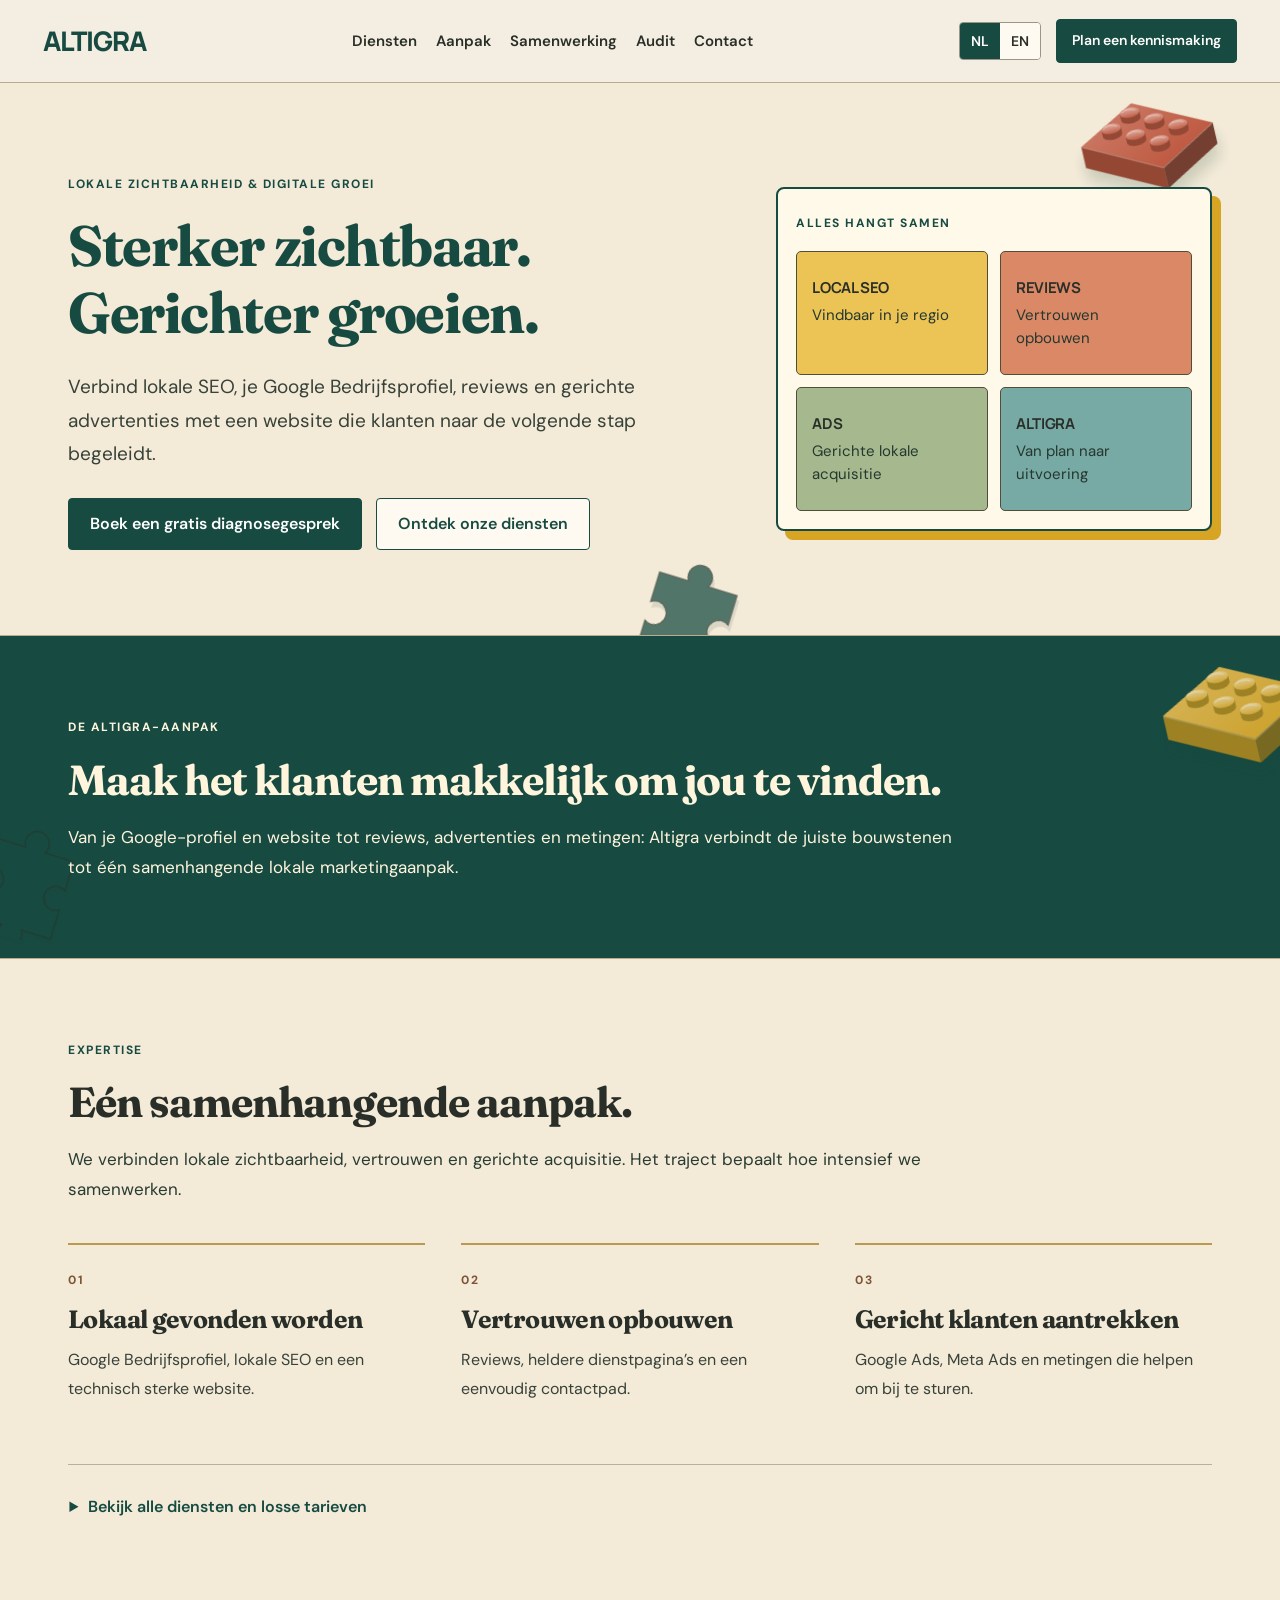
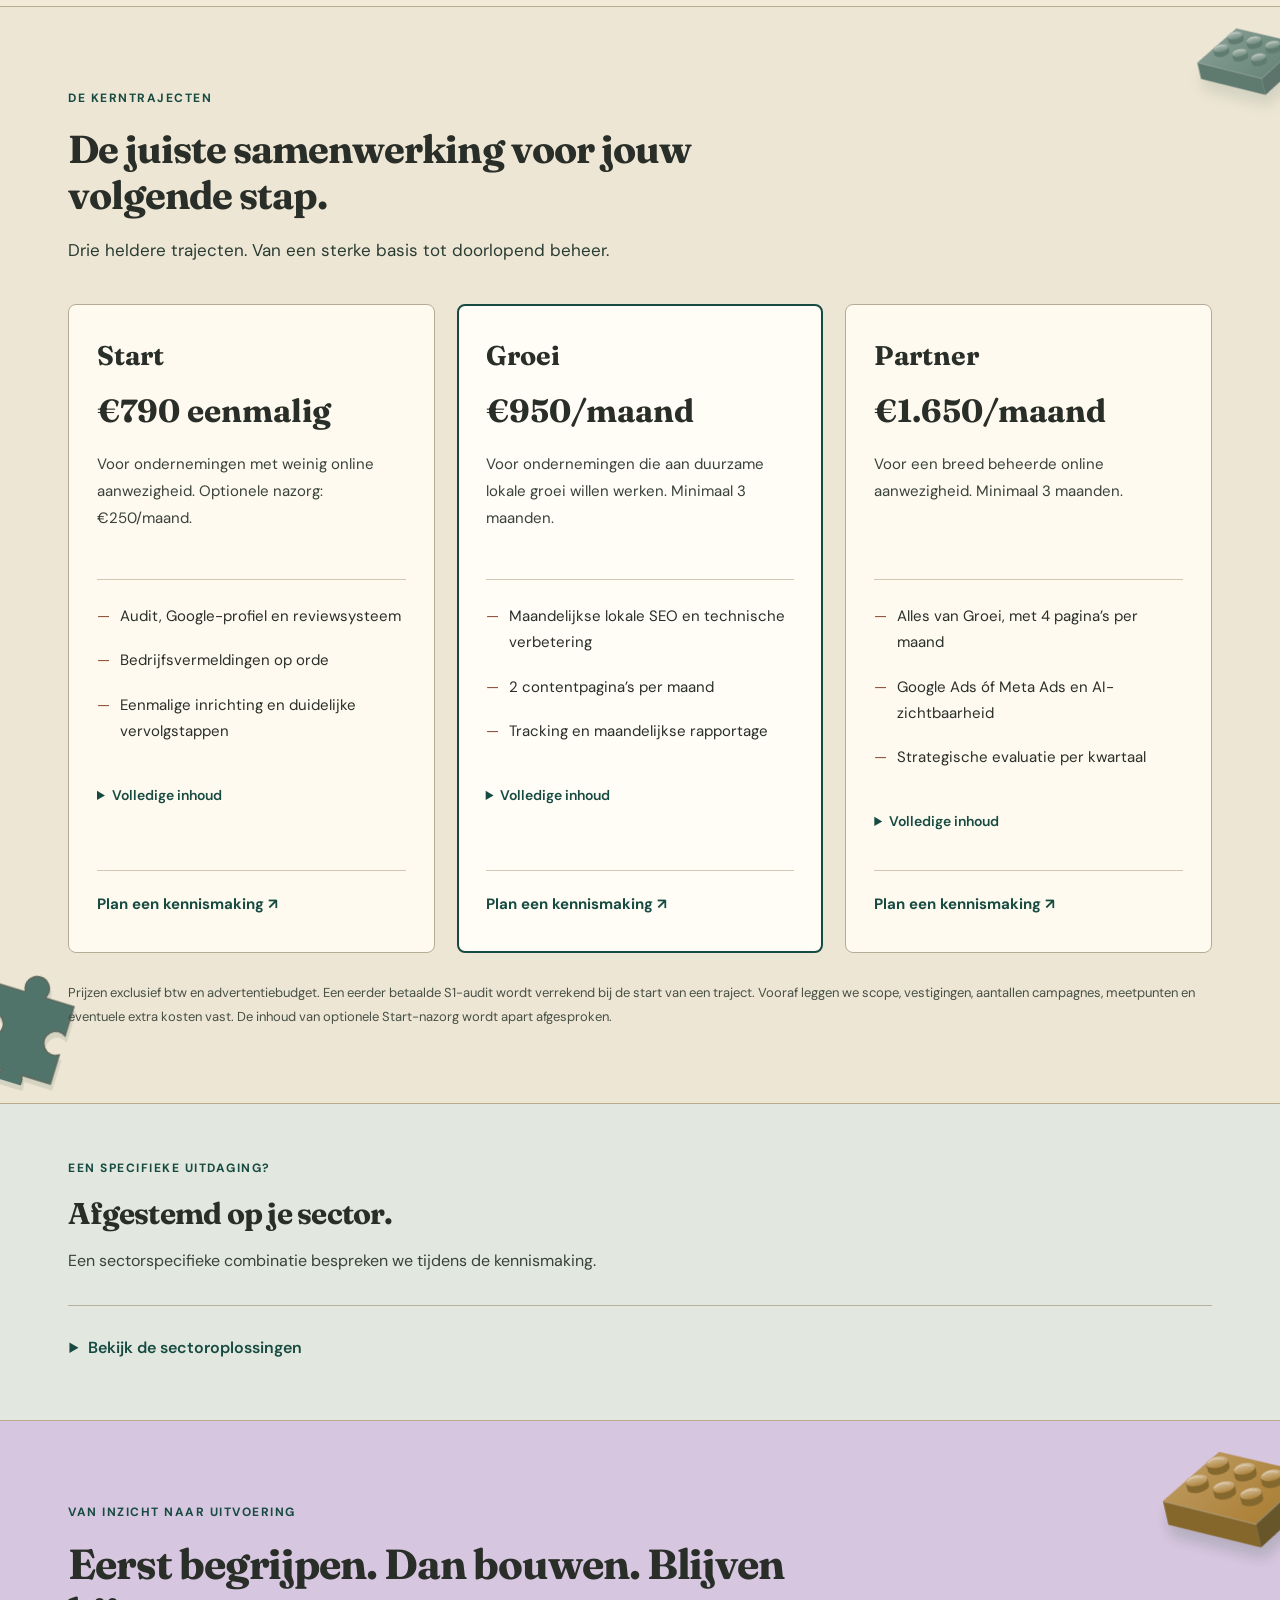
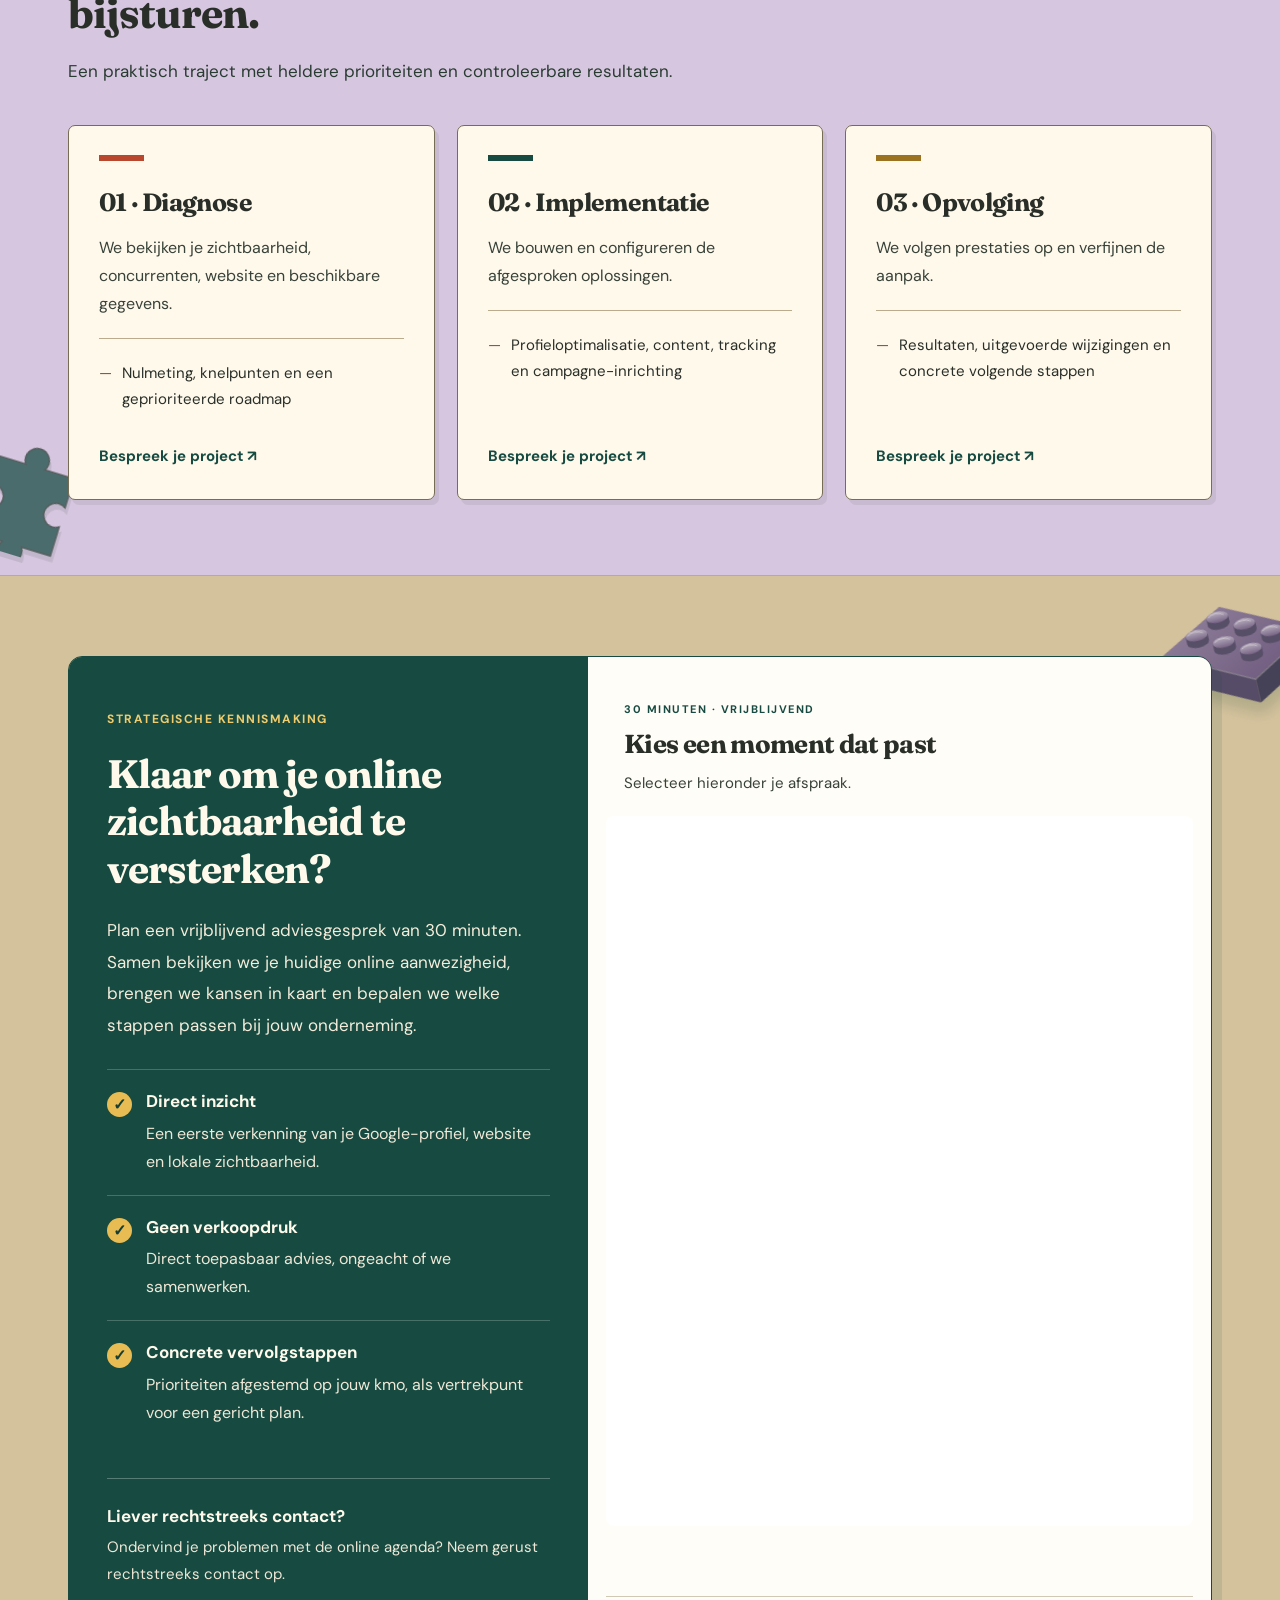
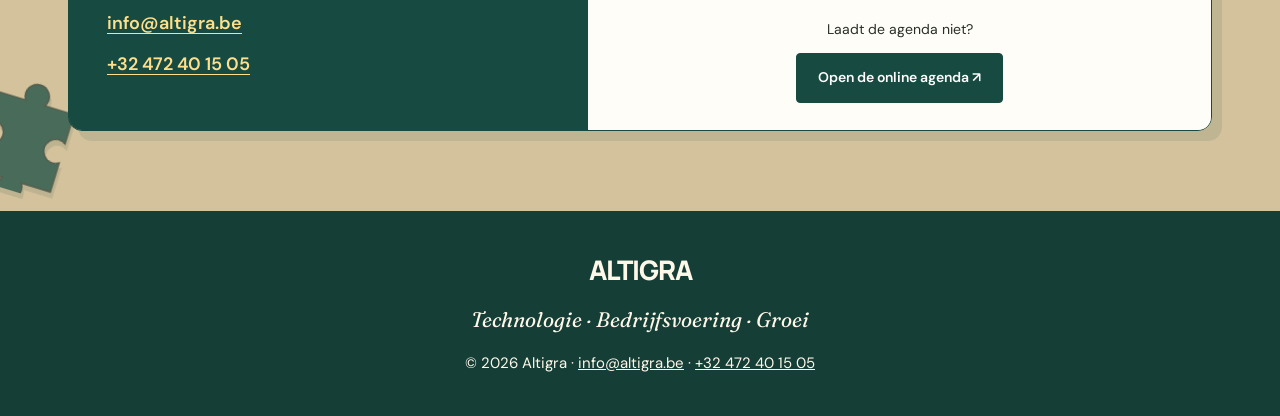
==== index.html @ 4c8b70a9 "Simplify offers into three clear packages with optional service details" ====
<!DOCTYPE html>
<html lang="nl" data-lang="nl">
<head>
<meta charset="UTF-8">
<meta name="viewport" content="width=device-width, initial-scale=1, viewport-fit=cover">
<title>Altigra — Technologie · Bedrijfsvoering · Groei</title>
<link rel="icon" href="data:image/svg+xml,%3Csvg xmlns=%27http://www.w3.org/2000/svg%27 viewBox=%270 0 100 100%27%3E%3Ctext y=%27.9em%27 font-size=%2790%27%3E%F0%9F%A7%A9%3C/text%3E%3C/svg%3E">
<meta name="description" content="Altigra: lokale SEO, Google Bedrijfsprofiel, reviews, Google Ads en Meta Ads. Ontdek Start, Groei en Partner.">
<link rel="preconnect" href="https://fonts.googleapis.com">
<link rel="preconnect" href="https://fonts.gstatic.com" crossorigin>
<link href="https://fonts.googleapis.com/css2?family=Chakra+Petch:wght@700&family=Space+Mono:wght@400;700&family=Fraunces:ital,opsz,wght@0,9..144,700;1,9..144,400&display=swap" rel="stylesheet">
<style>
:root{color-scheme:light;--bg:#f4eee2;--card:#fffaf1;--text:#292f28;--ink:#292f28;--forest:#304b3c;--mustard:#d4b363;--terra:#ad6246;--pink:#c58d8b;--cyan:#7eaaa3;--violet:#9c8aa6;--bd:#d1c7b5}
*{box-sizing:border-box;margin:0;padding:0}html{scroll-behavior:smooth;scroll-padding-top:150px}body{background:var(--bg);color:var(--text);font:400 17px/1.75 'DM Sans',Arial,sans-serif;overflow-wrap:break-word}html[data-lang="nl"] .en,html[data-lang="en"] .nl{display:none!important}a{color:inherit}h1,h2,h3{font-family:'Fraunces',Georgia,serif;line-height:1.18;font-weight:700;letter-spacing:-.025em}h1{font-size:clamp(38px,5.3vw,66px)}h2{font-size:clamp(29px,3.6vw,42px)}h3{font-size:25px}.wrap{max-width:1200px;margin:auto;padding:0 28px}header{position:sticky;top:0;z-index:100;background:#f4eee2;border-bottom:1px solid var(--bd)}.nav{max-width:1250px;margin:auto;display:flex;align-items:center;justify-content:space-between;gap:18px;padding:19px 28px;flex-wrap:wrap}.logo{font:800 27px 'Manrope',Arial,sans-serif;letter-spacing:-1px;text-decoration:none;text-transform:uppercase;color:var(--forest)}nav{display:flex;gap:19px;font-size:15px;font-weight:600;align-items:center}nav a{text-decoration:none;padding:8px 0}nav a:hover{text-decoration:underline}.right{display:flex;align-items:center;gap:15px}.lang{display:flex;border:1px solid #9b9787;border-radius:4px;overflow:hidden}.lang button{font:600 14px 'DM Sans',sans-serif;padding:9px 11px;border:0;background:#fffaf1;color:#292f28;cursor:pointer}.lang button[aria-pressed="true"]{background:var(--forest);color:#fff}.btn{display:inline-block;font:600 16px/1.4 'DM Sans',sans-serif;padding:14px 21px;text-decoration:none;border:1px solid var(--forest);border-radius:4px;cursor:pointer}.btn.f,.btn.t{background:var(--forest);color:white}.btn.m{background:#fffaf1;color:var(--forest)}.btn.sm{font-size:14px;padding:11px 15px}.btns{display:flex;gap:14px;flex-wrap:wrap}.hero{display:grid;grid-template-columns:1.2fr .8fr;gap:55px;align-items:center;padding-top:85px;padding-bottom:85px;position:relative;isolation:isolate;background:linear-gradient(120deg,#f4eee2,#e9dfca)}.hero>div{position:relative;z-index:1;min-width:0}.tag{display:inline-block;font:700 12px/1.6 'DM Sans',sans-serif;letter-spacing:1.5px;text-transform:uppercase;color:var(--forest);margin-bottom:18px}.hero h1{margin-bottom:24px}.hero h1 span{color:var(--forest)}.hero p.lead{font-size:19px;line-height:1.75;margin-bottom:28px;max-width:600px;color:#384239}.pbox{padding:18px;border:1px solid #c8bda8;background:#fffaf1;border-radius:8px;box-shadow:0 8px 25px #304b3c0a}.pgrid{display:grid;grid-template-columns:1fr 1fr;gap:12px}.pc{padding:25px 15px;border:1px solid #596a4630;border-radius:5px}.pc h3{font:700 17px/1.4 'Manrope',sans-serif;margin-bottom:6px}.pc p{font-size:15px;line-height:1.5;color:#303b31}.pc.m{background:#e5ce96}.pc.t{background:#dfb8a4}.pc.f{background:#cad2b3}.pc.c{background:#bfd3cc}.marq{display:none}section{padding:75px 0;border-top:1px solid var(--bd);position:relative;overflow:hidden;isolation:isolate}section>.wrap{position:relative;z-index:1}#services{background:#eee7d7}#process{background:#dfe6dc}#plans{background:#eee0cd}#start{background:#e7e2d9}#book{background:#ddd4bd}.sh{max-width:820px;margin-bottom:38px}.sh h2{margin-bottom:18px}.sh p{color:#384239;line-height:1.75}.grid3{display:grid;grid-template-columns:repeat(3,minmax(0,1fr));gap:22px}.card,.step,.panel{min-width:0;background:#fffaf1;border:1px solid #cbbfa9;border-radius:7px;padding:30px}.card{display:flex;flex-direction:column;justify-content:space-between}.card h3{margin-bottom:17px}.card p{font-size:16px;line-height:1.75;color:#384239;margin-bottom:20px}.num{width:36px;height:36px;border:1px solid #a99b78;border-radius:50%;background:#e9d9b1;color:#304b3c;font:700 13px/34px 'DM Sans',sans-serif;text-align:center;margin-bottom:25px}.card ul{list-style:none;border-top:1px solid var(--bd);padding-top:14px}.card li{font-size:15px;line-height:1.7;padding:8px 0;display:flex;gap:10px}.card li:before{content:"—";color:#8d5038;flex-shrink:0}.service-link{display:block;font-weight:700;font-size:15px;text-decoration:none;color:var(--forest);margin-top:23px}.step h3{margin-bottom:15px}.step p{font-size:16px;line-height:1.75;color:#384239}.step b{color:#8d5038}.price{font:700 37px/1.5 'Fraunces',Georgia,serif;margin:14px 0}.price small{font:400 15px 'DM Sans',sans-serif}.fine{font-size:15px;line-height:1.75;max-width:850px;margin-top:28px;color:#384239}.bk{display:grid;grid-template-columns:1fr 1fr;gap:25px;align-items:start}.panel h2{margin-bottom:18px;font-size:31px}.panel>p{font-size:16px;line-height:1.75;margin-bottom:22px}.ci{list-style:none;margin:15px 0 25px}.ci li{padding:17px 0;border-top:1px solid var(--bd);font-size:16px;line-height:1.75}.ci small{display:block;font-size:13px;font-weight:700;letter-spacing:.5px;text-transform:uppercase;color:#75422d;margin-bottom:7px}.ci a{font-weight:600}.ps{font:italic 22px/1.6 'Fraunces',Georgia,serif;border-left:3px solid #ad6246;padding-left:15px}.cal{width:100%;min-width:0;max-width:100%;height:650px;border:1px solid var(--bd);border-radius:5px;background:#fff}.note{font-size:14px;line-height:1.7;margin-top:15px}.pz{position:absolute;aspect-ratio:1;fill:var(--c);stroke:#455848;stroke-width:1.1;pointer-events:none;z-index:-1;opacity:.65;transform:rotate(var(--r,0deg))}.hero>.pz{z-index:-1}.pz use{pointer-events:none}footer{background:#304b3c;color:#fff8e9;padding:40px 0;text-align:center;font-size:15px}footer .logo{color:#fff8e9}footer .tg{font:italic 21px 'Fraunces',Georgia,serif;margin:18px 0}a:focus-visible,button:focus-visible{outline:3px solid #ad6246;outline-offset:4px}
@media(max-width:1000px){.right .btn{display:none}.hero{gap:30px}.grid3{gap:16px}.card{padding:24px}}
@media(max-width:760px){html{scroll-padding-top:145px}.wrap{padding:0 22px}.nav{padding:13px 20px;gap:8px}.logo{font-size:25px}nav{order:3;width:100%;display:flex;flex-wrap:wrap;gap:4px 15px;font-size:14px}nav a{min-height:40px;padding:8px 0}.lang button{padding:9px 11px}.hero{grid-template-columns:1fr;padding:45px 22px 50px;gap:32px}.hero h1{font-size:40px;line-height:1.18;letter-spacing:-1px}.hero p.lead{font-size:17px;line-height:1.8}.tag{font-size:11px;letter-spacing:1px}.btns{display:grid;grid-template-columns:1fr;gap:12px}.btns .btn{text-align:center;min-height:48px}.pbox{padding:14px}.pc{padding:20px 14px}.pc h3{font-size:16px}.pc p{font-size:14px}.grid3,.bk{grid-template-columns:1fr;gap:20px}section{padding:48px 0}h2{font-size:30px;line-height:1.25}h3{font-size:25px;line-height:1.3}.sh{margin-bottom:28px}.sh p,.card p,.step p,.panel>p,.ci li{font-size:17px;line-height:1.8}.card,.step,.panel{padding:25px 22px}.card li{font-size:16px;line-height:1.75}.fine,.service-link{font-size:16px;line-height:1.75}.panel h2{font-size:29px;line-height:1.3}.price{font-size:36px}.pz{display:none}.cal{height:700px}.note{font-size:15px}footer{font-size:15px}.hero h1 br{display:block}}
@media(max-width:360px){.hero h1{font-size:35px}.wrap{padding:0 18px}.hero{padding-left:18px;padding-right:18px}.card,.panel,.step{padding:22px 18px}nav{gap:3px 12px}}
@media(prefers-reduced-motion:reduce){html{scroll-behavior:auto}}

/* Sharper heritage colours, with opaque surfaces protecting all text. */
:root{--forest:#174b42;--mustard:#d7a423;--terra:#b8472d;--pink:#ba4f58;--cyan:#287b80;--violet:#655079;--bd:#baab8c}
body{background:#f3ead8}.hero{background:#f3ead8;overflow:hidden}.hero h1{font-size:clamp(36px,4.5vw,57px)}.hero .pbox{border:2px solid #174b42;background:#fff9ea;box-shadow:9px 9px 0 #d7a423}.pc{border:1px solid #514d39}.pc.m{background:#ecc355}.pc.t{background:#db8866}.pc.f{background:#a6b98e}.pc.c{background:#78aaa5}.pc h3{font-size:15px}.pc p{color:#24382f}#value{background:#174b42;color:#fff5dd}#value .tag,#value p{color:#fff5dd}#value .sh{max-width:900px;margin:0}#value .grid3{display:none}#services{background:#e8bf54}#start{background:#d7ddd0}#plans{background:#d27b58}#process{background:#d7c6df}#book{background:#c6d8cf}.card,.panel{background:#fff9ec;border:1px solid #776d55;box-shadow:4px 5px 0 #24382f14}.card{position:relative}.card:before{content:"";display:block;width:45px;height:6px;background:var(--terra);margin-bottom:22px}.card:nth-child(2):before{background:var(--forest)}.card:nth-child(3):before{background:#9b7320}.price{font-size:29px;line-height:1.4}.price small{display:block;font-size:12px;margin-top:7px}.fine{background:#fff9ec;padding:20px;border-left:4px solid #174b42;max-width:none}.sh{max-width:900px}.sh p{color:#293c32}.card h3{font-size:25px}.brick-decor,.puzzle-decor{position:absolute;pointer-events:none;z-index:0;opacity:.6}.brick-decor{width:112px;height:64px;border:2px solid #24382f;background:var(--piece,#b8472d);border-radius:5px;transform:rotate(-14deg);background-image:radial-gradient(ellipse at center,#ffffff45 0 28%,#24382f90 30% 35%,transparent 38%);background-size:34px 29px;box-shadow:4px 5px 0 #24382f45}.puzzle-decor{width:125px;fill:var(--piece,#174b42);stroke:#24382f;stroke-width:1.5;transform:rotate(17deg)}section>.wrap,.hero>div{z-index:1;position:relative}section .brick-decor{right:-30px;top:18px}section .puzzle-decor{left:-47px;bottom:22px}.hero>.brick-decor{right:8px;top:12px}.hero>.puzzle-decor{left:48%;bottom:-35px}#value .brick-decor{--piece:#d7a423}#plans .puzzle-decor{--piece:#174b42}#start .brick-decor{--piece:#287b80}footer{background:#153e37}
@media(max-width:760px){.hero h1{font-size:38px}.card h3{font-size:26px}.price{font-size:31px}.brick-decor{width:74px;height:43px;background-size:23px 20px;opacity:.4}.puzzle-decor{width:90px;opacity:.35}section .brick-decor{right:-23px;top:7px}section .puzzle-decor{left:-45px;bottom:5px}.hero>.puzzle-decor{left:auto;right:-40px;bottom:8px}.hero>.brick-decor{top:4px;right:-24px}.hero .pbox{box-shadow:5px 5px 0 #d7a423}.fine{font-size:15px}.pc h3{font-size:14px}.pc p{font-size:14px}}

/* Strategic introduction: one connected card, with a dedicated booking surface. */
#book{background:#d4c29c;padding:80px 0}.consult-split{display:grid;grid-template-columns:minmax(0,5fr) minmax(0,6fr);border:1px solid #174b42;border-radius:14px;overflow:hidden;box-shadow:10px 10px 0 #174b421a;align-items:stretch}.consult-copy{background:#174b42;color:#fff9ec;padding:46px 38px}.consult-copy .tag{color:#f1cc6c;margin-bottom:20px}.consult-copy h2{font-size:clamp(30px,3.1vw,40px);line-height:1.2;margin-bottom:23px}.consult-intro{font-size:17px;line-height:1.85;color:#f5eddb}.consult-benefits{list-style:none;margin:28px 0 32px}.consult-benefits li{display:flex;gap:14px;padding:19px 0;border-top:1px solid #ffffff35}.consult-check{flex-shrink:0;width:25px;height:25px;background:#e8bc52;color:#163e35;border-radius:50%;font:700 16px/25px Arial;text-align:center;margin-top:3px}.consult-benefits h3,.consult-direct h3{font:700 17px/1.5 'DM Sans',sans-serif;letter-spacing:0;margin:0 0 5px;color:#fff9ec}.consult-benefits p{font-size:16px;line-height:1.75;color:#f0e8d7}.consult-direct{border-top:1px solid #ffffff45;padding-top:25px}.consult-direct p{font-size:15px;line-height:1.8;color:#f0e8d7;margin-bottom:15px}.consult-direct a{display:block;width:fit-content;color:#ffdf8b;font-size:18px;font-weight:600;line-height:1.8;text-underline-offset:4px;padding:4px 0}.consult-calendar{min-width:0;background:#fffdf7;padding:30px 18px 24px;display:flex;flex-direction:column}.consult-calendar-head{padding:6px 18px 20px}.consult-calendar-head .tag{font-size:11px;margin-bottom:10px}.consult-calendar-head h3{font-size:26px;margin:0 0 10px}.consult-calendar-head p{font-size:15px;color:#384239}.consult-calendar .cal{height:710px;min-height:710px;border:0;border-radius:8px;background:white}.consult-calendar-foot{padding:20px 16px 3px;text-align:center;border-top:1px solid #d1c7b5;margin-top:auto}.consult-calendar-foot p{font-size:14px;margin-bottom:12px}.consult-calendar-foot .btn{font-size:14px}.consult-copy a:focus-visible{outline-color:#f1cc6c}
@media(max-width:900px){.consult-split{grid-template-columns:1fr}.consult-copy{padding:36px 30px}.consult-calendar{padding:26px 14px}.consult-calendar .cal{height:730px;min-height:730px}}
@media(max-width:760px){#book{padding:48px 0}.consult-copy{padding:30px 23px}.consult-copy h2{font-size:31px}.consult-intro{font-size:17px;line-height:1.8}.consult-benefits p{font-size:16px}.consult-direct a{font-size:17px;min-height:44px}.consult-calendar{padding:24px 0 20px}.consult-calendar-head{padding:3px 22px 18px}.consult-calendar-head h3{font-size:26px}.consult-split{box-shadow:5px 5px 0 #174b421a;border-radius:10px}.consult-calendar .cal{height:780px;min-height:780px}.consult-calendar-foot{margin:0 18px;padding:20px 0 0}.consult-calendar-foot .btn{display:block}.consult-check{width:24px;height:24px;line-height:24px}.consult-benefits li{gap:11px}}

/* Resolution-independent isometric bricks; text remains on opaque foreground panels. */
.brick-decor{width:180px;height:auto;aspect-ratio:260/210;background:none;border:0;border-radius:0;box-shadow:none;opacity:.94;color:#b8472d;transform:rotate(-13deg);filter:drop-shadow(0 12px 7px #173f3230)}section .brick-decor{right:-48px;top:0}.hero>.brick-decor{right:12px;top:-7px;width:160px}#value .brick-decor{color:#d7a423}#services .brick-decor{color:#b8472d}#start .brick-decor{color:#287b80}#plans .brick-decor{color:#174b42}#process .brick-decor{color:#a57521}#book .brick-decor{color:#655079}.puzzle-decor{filter:drop-shadow(3px 5px 0 #173f3228);opacity:.73}
@media(max-width:760px){.brick-decor{width:105px;opacity:.88;filter:drop-shadow(0 5px 3px #173f3228)}section .brick-decor{right:-35px;top:-9px}.hero>.brick-decor{width:105px;right:-24px;top:-20px}}

.card{padding-top:62px}.card:before{position:absolute;top:29px;left:30px;margin:0}.catalogue{display:grid;gap:12px}.catalogue-item{display:grid;grid-template-columns:92px minmax(0,1fr) minmax(200px,.55fr);gap:24px;align-items:center;background:#fff9ec;border:1px solid #776d55;border-radius:7px;padding:23px 25px;border-left:5px solid #a53d30}.catalogue-item.addon{border-left-color:#ac650d}.catalogue-item.premium{border-left-color:#235644}.catalogue-meta{display:flex;flex-direction:column;gap:6px}.service-id{font:700 18px 'Manrope',Arial,sans-serif}.level{font-size:12px;font-weight:700;text-transform:uppercase;letter-spacing:.5px}.catalogue-item h3{font-size:23px;margin-bottom:7px}.catalogue-item p{font-size:15px;line-height:1.7;color:#384239}.catalogue-price strong{display:block;font-size:16px;line-height:1.65}.catalogue-price small{display:block;font-size:13px;margin-top:6px;color:#384239}.sector-grid{display:grid;grid-template-columns:repeat(3,minmax(0,1fr));gap:22px}.sector-price{font-weight:700;font-size:19px;line-height:1.6;border-top:1px solid #baab8c;padding-top:17px}.sector .tag{font-size:10px}.sector.addon:before{background:#ac650d}.sector.premium:before{background:#235644}#plans .price{font-size:29px}.catalogue-item .level{color:#76372c}.catalogue-item.addon .level{color:#82500d}.catalogue-item.premium .level{color:#235644}
@media(max-width:900px){.sector-grid{grid-template-columns:repeat(2,minmax(0,1fr))}.catalogue-item{grid-template-columns:70px minmax(0,1fr);gap:15px}.catalogue-price{grid-column:2}}
@media(max-width:760px){.sector-grid{grid-template-columns:1fr}.catalogue-item{display:block;padding:22px 20px}.catalogue-meta{flex-direction:row;align-items:center;gap:13px;margin-bottom:13px}.catalogue-item h3{font-size:25px;line-height:1.3}.catalogue-item p{font-size:16px;line-height:1.8}.catalogue-price{border-top:1px solid #d1c7b5;margin-top:17px;padding-top:14px}.catalogue-price strong{font-size:17px}.catalogue-price small{font-size:14px}.sector-price{font-size:19px}}

/* A quieter hierarchy: three offers first, supporting detail on demand. */
#services{background:#f3ead8}#plans{background:#eee6d5}#start{background:#e2e8df;padding:48px 0}.expertise-row{display:grid;grid-template-columns:repeat(3,minmax(0,1fr));gap:36px;margin:35px 0}.expertise-row article{padding:25px 0;border-top:2px solid #b89b51}.expertise-number{font-size:12px;font-weight:700;letter-spacing:2px;color:#7c5436;display:block;margin-bottom:14px}.expertise-row h3{font-size:25px;margin-bottom:12px}.expertise-row p{font-size:16px;color:#384239;line-height:1.8}.quiet-details{border-top:1px solid #b9b09b;margin-top:30px;padding-top:18px}.quiet-details>summary{cursor:pointer;font-size:16px;font-weight:600;color:#174b42;padding:10px 0;list-style-position:outside;margin-left:20px}.quiet-details[open]>summary{margin-bottom:25px}.quiet-details .catalogue{margin-top:18px}.quiet-details .catalogue-item{background:#fffaf0;border:0;border-bottom:1px solid #d1c7b5;border-radius:0;padding:20px 15px}.quiet-details .service-id{font-size:13px}.quiet-details .catalogue-item h3{font-size:20px}.quiet-details .level{font-size:10px}#plans .sh{max-width:780px}#plans .sh h2{font-size:39px}.plan-card{border:1px solid #b6ac96;box-shadow:none;border-radius:8px;padding:35px 28px;background:#fffaf0}.plan-card:before{display:none}.plan-card:nth-child(2){border:2px solid #174b42;background:#fffdf6;padding:34px 27px}.plan-card h3{font-size:27px;letter-spacing:0;margin-bottom:16px}.plan-card .price{font-size:32px!important;line-height:1.45;margin:10px 0 17px}.plan-card p{font-size:15px;line-height:1.8;min-height:108px}.plan-card ul{border-top:1px solid #d1c7b5}.plan-card li{font-size:15px;line-height:1.75;padding:9px 0}.plan-details{margin-top:22px}.plan-details>summary{font-size:14px;color:#174b42;cursor:pointer;font-weight:600;padding:8px 0}.plan-details ul{margin-top:12px}.plan-details li{font-size:14px}.plan-card .service-link{border-top:1px solid #d1c7b5;padding-top:20px;margin-top:28px;font-size:15px}.sector-intro h2{font-size:30px;margin-bottom:15px}.sector-intro>div>p{font-size:16px;color:#384239}.sector-grid .card{background:#f8f8ee;box-shadow:none}.sector-grid .tag{color:#384239}#plans>.brick-decor{width:125px;opacity:.65;right:-32px}#plans .fine{background:none;border:0;padding:0;font-size:13px;line-height:1.8;color:#465045;margin-top:28px}.sector-grid{margin-top:25px}
@media(max-width:760px){.expertise-row{grid-template-columns:1fr;gap:4px;margin:25px 0}.expertise-row article{padding:23px 0}.expertise-row h3{font-size:26px}.expertise-row p{font-size:17px}#plans .sh h2{font-size:31px}.plan-card,.plan-card:nth-child(2){padding:28px 23px}.plan-card p{min-height:0;font-size:17px}.plan-card li{font-size:16px}.plan-card .price{font-size:31px!important}.plan-details>summary{font-size:16px}.plan-details li{font-size:15px}.quiet-details>summary{font-size:16px;line-height:1.7}.quiet-details .catalogue-item{padding:22px 12px}.quiet-details .catalogue-item h3{font-size:23px}#plans .fine{font-size:14px}.sector-intro h2{font-size:29px}}
</style>
<link href="https://fonts.googleapis.com/css2?family=DM+Sans:wght@400;500;600;700&family=Manrope:wght@400;500;600;700;800&display=swap" rel="stylesheet">
</head>
<body><svg width="0" height="0" style="position:absolute" aria-hidden="true"><defs><linearGradient id="brick-top" x1="0" y1="0" x2="1" y2="1"><stop stop-color="white" stop-opacity=".27"/><stop offset="1" stop-color="white" stop-opacity="0"/></linearGradient><linearGradient id="stud-shine" x1="0" y1="0" x2="0" y2="1"><stop stop-color="white" stop-opacity=".55"/><stop offset="1" stop-color="white" stop-opacity=".08"/></linearGradient><symbol id="brick-3d" viewBox="0 0 260 210"><path d="M22 91 117 40 239 100 145 153Z" fill="currentColor"/><path d="M22 91 117 40 239 100 145 153Z" fill="url(#brick-top)"/><path d="M22 91 145 153 145 188 22 126Z" fill="currentColor"/><path d="M22 91 145 153 145 188 22 126Z" fill="#071e20" opacity=".23"/><path d="M145 153 239 100 239 135 145 188Z" fill="currentColor"/><path d="M145 153 239 100 239 135 145 188Z" fill="#071e20" opacity=".42"/><path d="M23 92 145 154 238 101" fill="none" stroke="white" stroke-opacity=".25" stroke-width="1.7"/><path d="M60 73v10a16 8 0 0 0 32 0v-10" fill="currentColor"/><path d="M60 73v10a16 8 0 0 0 32 0v-10" fill="#102e2a" opacity=".25"/><ellipse cx="76" cy="73" rx="16" ry="8" fill="currentColor"/><ellipse cx="76" cy="73" rx="16" ry="8" fill="url(#stud-shine)"/><path d="M63 71q10 -7 23 0" fill="none" stroke="white" stroke-opacity=".42" stroke-width="1.3"/><path d="M96 91v10a16 8 0 0 0 32 0v-10" fill="currentColor"/><path d="M96 91v10a16 8 0 0 0 32 0v-10" fill="#102e2a" opacity=".25"/><ellipse cx="112" cy="91" rx="16" ry="8" fill="currentColor"/><ellipse cx="112" cy="91" rx="16" ry="8" fill="url(#stud-shine)"/><path d="M99 89q10 -7 23 0" fill="none" stroke="white" stroke-opacity=".42" stroke-width="1.3"/><path d="M132 109v10a16 8 0 0 0 32 0v-10" fill="currentColor"/><path d="M132 109v10a16 8 0 0 0 32 0v-10" fill="#102e2a" opacity=".25"/><ellipse cx="148" cy="109" rx="16" ry="8" fill="currentColor"/><ellipse cx="148" cy="109" rx="16" ry="8" fill="url(#stud-shine)"/><path d="M135 107q10 -7 23 0" fill="none" stroke="white" stroke-opacity=".42" stroke-width="1.3"/><path d="M95 54v10a16 8 0 0 0 32 0v-10" fill="currentColor"/><path d="M95 54v10a16 8 0 0 0 32 0v-10" fill="#102e2a" opacity=".25"/><ellipse cx="111" cy="54" rx="16" ry="8" fill="currentColor"/><ellipse cx="111" cy="54" rx="16" ry="8" fill="url(#stud-shine)"/><path d="M98 52q10 -7 23 0" fill="none" stroke="white" stroke-opacity=".42" stroke-width="1.3"/><path d="M131 72v10a16 8 0 0 0 32 0v-10" fill="currentColor"/><path d="M131 72v10a16 8 0 0 0 32 0v-10" fill="#102e2a" opacity=".25"/><ellipse cx="147" cy="72" rx="16" ry="8" fill="currentColor"/><ellipse cx="147" cy="72" rx="16" ry="8" fill="url(#stud-shine)"/><path d="M134 70q10 -7 23 0" fill="none" stroke="white" stroke-opacity=".42" stroke-width="1.3"/><path d="M167 90v10a16 8 0 0 0 32 0v-10" fill="currentColor"/><path d="M167 90v10a16 8 0 0 0 32 0v-10" fill="#102e2a" opacity=".25"/><ellipse cx="183" cy="90" rx="16" ry="8" fill="currentColor"/><ellipse cx="183" cy="90" rx="16" ry="8" fill="url(#stud-shine)"/><path d="M170 88q10 -7 23 0" fill="none" stroke="white" stroke-opacity=".42" stroke-width="1.3"/></symbol></defs></svg>
<svg width="0" height="0" style="position:absolute" aria-hidden="true"><symbol id="pz" viewBox="-12 -12 124 124"><path d="M10 10H40a12 12 0 1 1 20 0H90V40a12 12 0 1 0 0 20V90H60a12 12 0 1 1-20 0H10V60a12 12 0 1 0 0-20V10Z"/></symbol></svg>
<header>
  <div class="nav">
   <a class="logo" href="#top">Altigra</a>
   <nav>
    <a href="#services"><span class="nl">Diensten</span><span class="en">Services</span></a>
    <a href="#process"><span class="nl">Aanpak</span><span class="en">Approach</span></a>
    <a href="#plans"><span class="nl">Samenwerking</span><span class="en">Engagements</span></a>
    <a href="https://chic-valkyrie-8d6925.netlify.app/visibility-check.html"><span class="nl">Audit</span><span class="en">Audit</span></a>
    <a href="#book">Contact</a>
   </nav>
   <div class="right">
    <div class="lang" role="group" aria-label="Taal / Language">
     <button type="button" data-set="nl" aria-pressed="true">NL</button>
     <button type="button" data-set="en" aria-pressed="false">EN</button>
    </div>
    <a class="btn t sm" href="#book"><span class="nl">Plan een kennismaking</span><span class="en">Book an introduction</span></a>
   </div>
  </div>
</header>

<main id="top"><div class="wrap hero"><svg class="brick-decor" viewBox="0 0 260 210" aria-hidden="true" focusable="false"><use href="#brick-3d"/></svg><svg class="puzzle-decor" viewBox="-12 -12 124 124" aria-hidden="true"><use href="#pz"/></svg><div><span class="tag"><span class="nl">Lokale zichtbaarheid & digitale groei</span><span class="en">Local visibility & digital growth</span></span><h1><span class="nl">Sterker zichtbaar.<br>Gerichter groeien.</span><span class="en">Stronger visibility.<br>Focused growth.</span></h1><p class="lead"><span class="nl">Verbind lokale SEO, je Google Bedrijfsprofiel, reviews en gerichte advertenties met een website die klanten naar de volgende stap begeleidt.</span><span class="en">Connect local SEO, your Google Business Profile, reviews and targeted ads with a website that guides customers towards the next step.</span></p><div class="btns"><a class="btn f" href="#book"><span class="nl">Boek een gratis diagnosegesprek</span><span class="en">Book a free diagnostic call</span></a><a class="btn m" href="#services"><span class="nl">Ontdek onze diensten</span><span class="en">Explore services</span></a></div></div><div class="pbox"><span class="tag"><span class="nl">Alles hangt samen</span><span class="en">Connected by design</span></span><div class="pgrid"><div class="pc m"><h3>LOCAL SEO</h3><p><span class="nl">Vindbaar in je regio</span><span class="en">Visible in your area</span></p></div><div class="pc t"><h3>REVIEWS</h3><p><span class="nl">Vertrouwen opbouwen</span><span class="en">Build customer trust</span></p></div><div class="pc f"><h3>ADS</h3><p><span class="nl">Gerichte lokale acquisitie</span><span class="en">Focused local acquisition</span></p></div><div class="pc c"><h3>ALTIGRA</h3><p><span class="nl">Van plan naar uitvoering</span><span class="en">From roadmap to delivery</span></p></div></div></div></div><section id="value"><svg class="brick-decor" viewBox="0 0 260 210" aria-hidden="true"><use href="#brick-3d"/></svg><svg class="puzzle-decor" viewBox="-12 -12 124 124" aria-hidden="true"><use href="#pz"/></svg><div class="wrap"><div class="sh"><span class="tag"><span class="nl">De Altigra-aanpak</span><span class="en">The Altigra approach</span></span><h2><span class="nl">Maak het klanten makkelijk om jou te vinden.</span><span class="en">Make it easy for customers to find you.</span></h2><p><span class="nl">Van je Google-profiel en website tot reviews, advertenties en metingen: Altigra verbindt de juiste bouwstenen tot één samenhangende lokale marketingaanpak.</span><span class="en">From your Google profile and website to reviews, ads and measurement, Altigra connects the right building blocks into one coherent local marketing approach.</span></p></div></div></section><section id="services"><div class="wrap"><div class="sh"><span class="tag"><span class="nl">Expertise</span><span class="en">Expertise</span></span><h2><span class="nl">Eén samenhangende aanpak.</span><span class="en">One connected approach.</span></h2><p><span class="nl">We verbinden lokale zichtbaarheid, vertrouwen en gerichte acquisitie. Het traject bepaalt hoe intensief we samenwerken.</span><span class="en">We connect local visibility, customer trust and focused acquisition. Your engagement determines the level of support.</span></p></div><div class="expertise-row"><article><span class="expertise-number">01</span><h3><span class="nl">Lokaal gevonden worden</span><span class="en">Be found locally</span></h3><p><span class="nl">Google Bedrijfsprofiel, lokale SEO en een technisch sterke website.</span><span class="en">Google Business Profile, local SEO and a technically sound website.</span></p></article><article><span class="expertise-number">02</span><h3><span class="nl">Vertrouwen opbouwen</span><span class="en">Build trust</span></h3><p><span class="nl">Reviews, heldere dienstpagina’s en een eenvoudig contactpad.</span><span class="en">Reviews, clear service pages and an easy path to contact.</span></p></article><article><span class="expertise-number">03</span><h3><span class="nl">Gericht klanten aantrekken</span><span class="en">Attract relevant customers</span></h3><p><span class="nl">Google Ads, Meta Ads en metingen die helpen om bij te sturen.</span><span class="en">Google Ads, Meta Ads and measurement to guide improvements.</span></p></article></div><details class="quiet-details"><summary><span class="nl">Bekijk alle diensten en losse tarieven</span><span class="en">View all services and individual rates</span></summary><div class="catalogue"><article class="catalogue-item core"><div class="catalogue-meta"><span class="service-id">S1</span><span class="level"><span class="nl">Kern</span><span class="en">Core</span></span></div><div><h3><span class="nl">Zichtbaarheidsaudit & strategie</span><span class="en">Visibility audit & strategy</span></h3><p><span class="nl">Posities, concurrenten, Google-profiel, website en een 90-dagenplan.</span><span class="en">Rankings, competitors, Google profile, website and a 90-day roadmap.</span></p></div><div class="catalogue-price"><strong><span class="nl">Eenmalig · €490</span><span class="en">One-time · €490</span></strong><small><span class="nl">Wordt verrekend bij de start van een traject.</span><span class="en">Credited when you start an engagement.</span></small></div></article><article class="catalogue-item core"><div class="catalogue-meta"><span class="service-id">S2</span><span class="level"><span class="nl">Kern</span><span class="en">Core</span></span></div><div><h3><span class="nl">Google Bedrijfsprofiel</span><span class="en">Google Business Profile</span></h3><p><span class="nl">Inrichting en optimalisatie van categorieën, diensten en profielgegevens.</span><span class="en">Setup and optimisation of categories, services and profile information.</span></p></div><div class="catalogue-price"><strong><span class="nl">Eenmalig · €290</span><span class="en">One-time · €290</span></strong><small><span class="nl">Setup & optimalisatie</span><span class="en">Setup & optimisation</span></small></div></article><article class="catalogue-item core"><div class="catalogue-meta"><span class="service-id">S3</span><span class="level"><span class="nl">Kern</span><span class="en">Core</span></span></div><div><h3><span class="nl">Lokale SEO</span><span class="en">Local SEO</span></h3><p><span class="nl">Maandelijkse optimalisatie van profiel, lokale pagina’s, titels en interne links.</span><span class="en">Monthly work on your profile, local pages, titles and internal links.</span></p></div><div class="catalogue-price"><strong><span class="nl">Inbegrepen in maandtrajecten</span><span class="en">Included in monthly engagements</span></strong><small><span class="nl">Doorlopende opvolging</span><span class="en">Ongoing optimisation</span></small></div></article><article class="catalogue-item core"><div class="catalogue-meta"><span class="service-id">S4</span><span class="level"><span class="nl">Kern</span><span class="en">Core</span></span></div><div><h3><span class="nl">Reviewsysteem</span><span class="en">Review system</span></h3><p><span class="nl">QR-code, reviewlink en conceptantwoorden voor klantbeoordelingen.</span><span class="en">QR code, review link and draft replies to customer reviews.</span></p></div><div class="catalogue-price"><strong><span class="nl">€190 setup + €90/maand</span><span class="en">€190 setup + €90/month</span></strong><small><span class="nl">Setup + maandelijkse opvolging</span><span class="en">Setup + monthly support</span></small></div></article><article class="catalogue-item addon"><div class="catalogue-meta"><span class="service-id">S5</span><span class="level"><span class="nl">Aanvullend</span><span class="en">Add-on</span></span></div><div><h3><span class="nl">Technische SEO-sprint</span><span class="en">Technical SEO sprint</span></h3><p><span class="nl">Snelheid, mobiele bruikbaarheid, indexering en gestructureerde gegevens.</span><span class="en">Speed, mobile usability, indexing and structured data.</span></p></div><div class="catalogue-price"><strong><span class="nl">Eenmalig · €390–€790</span><span class="en">One-time · €390–€790</span></strong><small><span class="nl">Scope vooraf afgesproken</span><span class="en">Scope agreed in advance</span></small></div></article><article class="catalogue-item addon"><div class="catalogue-meta"><span class="service-id">S6</span><span class="level"><span class="nl">Aanvullend</span><span class="en">Add-on</span></span></div><div><h3><span class="nl">Lokale landingspagina’s & content</span><span class="en">Local landing pages & content</span></h3><p><span class="nl">Gerichte pagina’s voor je diensten, regio’s en klantvragen.</span><span class="en">Focused pages for your services, locations and customer questions.</span></p></div><div class="catalogue-price"><strong><span class="nl">€150 per pagina</span><span class="en">€150 per page</span></strong><small><span class="nl">Per pagina</span><span class="en">Per page</span></small></div></article><article class="catalogue-item addon"><div class="catalogue-meta"><span class="service-id">S7</span><span class="level"><span class="nl">Aanvullend</span><span class="en">Add-on</span></span></div><div><h3><span class="nl">Bedrijfsvermeldingen opschonen</span><span class="en">Citations cleanup</span></h3><p><span class="nl">Bedrijvengidsen, kaarten en consistente naam-, adres- en telefoongegevens.</span><span class="en">Directories, maps and consistent business name, address and phone details.</span></p></div><div class="catalogue-price"><strong><span class="nl">Eenmalig · €250</span><span class="en">One-time · €250</span></strong><small><span class="nl">Lokale consistentie</span><span class="en">Local consistency</span></small></div></article><article class="catalogue-item addon"><div class="catalogue-meta"><span class="service-id">S8</span><span class="level"><span class="nl">Aanvullend</span><span class="en">Add-on</span></span></div><div><h3><span class="nl">Google Ads</span><span class="en">Google Ads</span></h3><p><span class="nl">Campagneopzet, zoektermen, uitsluitingen, budgetten en doorlopende optimalisatie.</span><span class="en">Campaign setup, search terms, exclusions, budgets and ongoing optimisation.</span></p></div><div class="catalogue-price"><strong><span class="nl">€490 setup + vanaf €250/maand</span><span class="en">€490 setup + from €250/month</span></strong><small><span class="nl">Advertentiebudget apart</span><span class="en">Ad spend separate</span></small></div></article><article class="catalogue-item addon"><div class="catalogue-meta"><span class="service-id">S9</span><span class="level"><span class="nl">Aanvullend</span><span class="en">Add-on</span></span></div><div><h3><span class="nl">Meta Ads</span><span class="en">Meta Ads</span></h3><p><span class="nl">Facebook- en Instagramcampagnes, doelgroepen en advertentietests.</span><span class="en">Facebook and Instagram campaigns, audiences and ad testing.</span></p></div><div class="catalogue-price"><strong><span class="nl">€390 setup + vanaf €250/maand</span><span class="en">€390 setup + from €250/month</span></strong><small><span class="nl">Advertentiebudget apart</span><span class="en">Ad spend separate</span></small></div></article><article class="catalogue-item addon"><div class="catalogue-meta"><span class="service-id">S10</span><span class="level"><span class="nl">Aanvullend</span><span class="en">Add-on</span></span></div><div><h3><span class="nl">WhatsApp Business & Click-to-WhatsApp</span><span class="en">WhatsApp Business & Click-to-WhatsApp</span></h3><p><span class="nl">Professionele accountinrichting en een kort contactpad via WhatsApp.</span><span class="en">Business account setup and a direct customer contact path through WhatsApp.</span></p></div><div class="catalogue-price"><strong><span class="nl">Eenmalig · €290</span><span class="en">One-time · €290</span></strong><small><span class="nl">Setup</span><span class="en">Setup</span></small></div></article><article class="catalogue-item addon"><div class="catalogue-meta"><span class="service-id">S11</span><span class="level"><span class="nl">Aanvullend</span><span class="en">Add-on</span></span></div><div><h3><span class="nl">Tracking & rapportage</span><span class="en">Tracking & reporting</span></h3><p><span class="nl">GA4, Search Console, oproep- en formuliermetingen en een maandrapport.</span><span class="en">GA4, Search Console, call and form tracking, and a monthly report.</span></p></div><div class="catalogue-price"><strong><span class="nl">€290 setup + €100/maand</span><span class="en">€290 setup + €100/month</span></strong><small><span class="nl">Setup + rapportage</span><span class="en">Setup + reporting</span></small></div></article><article class="catalogue-item premium"><div class="catalogue-meta"><span class="service-id">S12</span><span class="level"><span class="nl">Premium</span><span class="en">Premium</span></span></div><div><h3><span class="nl">AI-zichtbaarheid · GEO/AEO</span><span class="en">AI visibility · GEO/AEO</span></h3><p><span class="nl">Onderzoek en verbetering van je vindbaarheid in AI-antwoorden; steekproeven met bronvermelding.</span><span class="en">Research and improvements for discovery in AI answers, with sourced sample checks.</span></p></div><div class="catalogue-price"><strong><span class="nl">€150/maand</span><span class="en">€150/month</span></strong><small><span class="nl">Geen garantie op vermeldingen</span><span class="en">No guarantee of mentions</span></small></div></article><article class="catalogue-item premium"><div class="catalogue-meta"><span class="service-id">S13</span><span class="level"><span class="nl">Premium</span><span class="en">Premium</span></span></div><div><h3><span class="nl">One-page website / landingspagina</span><span class="en">One-page website / landing page</span></h3><p><span class="nl">Een duidelijke, mobiele pagina voor je aanbod en klantcontact.</span><span class="en">A clear, mobile-friendly page presenting your offer and contact options.</span></p></div><div class="catalogue-price"><strong><span class="nl">Project · vanaf €790</span><span class="en">Project · from €790</span></strong><small><span class="nl">Scope vooraf afgesproken</span><span class="en">Scope agreed in advance</span></small></div></article><article class="catalogue-item premium"><div class="catalogue-meta"><span class="service-id">S14</span><span class="level"><span class="nl">Premium</span><span class="en">Premium</span></span></div><div><h3><span class="nl">Social content & creatives</span><span class="en">Social content & creatives</span></h3><p><span class="nl">Content en advertentiemateriaal afgestemd op je merk en kanalen.</span><span class="en">Content and ad creative tailored to your brand and channels.</span></p></div><div class="catalogue-price"><strong><span class="nl">Maandelijks · offerte op maat</span><span class="en">Monthly · custom quote</span></strong><small><span class="nl">Volume en formats op afspraak</span><span class="en">Volume and formats agreed in advance</span></small></div></article></div><p class="note"><span class="nl">Prijzen exclusief btw en mediabudget. Scope wordt vooraf vastgelegd.</span><span class="en">Prices exclude VAT and media spend. Scope is agreed in advance.</span></p></details></div></section><section id="plans"><svg class="brick-decor" viewBox="0 0 260 210" aria-hidden="true"><use href="#brick-3d"/></svg><svg class="puzzle-decor" viewBox="-12 -12 124 124" aria-hidden="true"><use href="#pz"/></svg><div class="wrap"><div class="sh"><span class="tag"><span class="nl">De kerntrajecten</span><span class="en">Core engagements</span></span><h2><span class="nl">De juiste samenwerking voor jouw volgende stap.</span><span class="en">The right support for your next step.</span></h2><p><span class="nl">Drie heldere trajecten. Van een sterke basis tot doorlopend beheer.</span><span class="en">Three clear engagements. From a strong foundation to ongoing management.</span></p></div><div class="grid3"><article class="card plan-card"><div><h3>Start</h3><div class="price"><span class="nl">€790 eenmalig</span><span class="en">€790 one-time</span></div><p><span class="nl">Voor ondernemingen met weinig online aanwezigheid. Optionele nazorg: €250/maand.</span><span class="en">For businesses with limited online presence. Optional ongoing care: €250/month.</span></p><ul class="plan-highlights"><li><span class="nl">Audit, Google-profiel en reviewsysteem</span><span class="en">Audit, Google profile and review system</span></li><li><span class="nl">Bedrijfsvermeldingen op orde</span><span class="en">Consistent business listings</span></li><li><span class="nl">Eenmalige inrichting en duidelijke vervolgstappen</span><span class="en">One-time setup and clear next steps</span></li></ul><details class="plan-details"><summary><span class="nl">Volledige inhoud</span><span class="en">Full scope</span></summary><ul><li><span class="nl">Zichtbaarheidsaudit & strategie</span><span class="en">Visibility audit & strategy</span></li><li><span class="nl">Google Bedrijfsprofiel</span><span class="en">Google Business Profile</span></li><li><span class="nl">Reviewsysteem: inrichting</span><span class="en">Review system setup</span></li><li><span class="nl">Bedrijfsvermeldingen opschonen</span><span class="en">Citations cleanup</span></li></ul></details></div><a class="service-link" href="#book"><span class="nl">Plan een kennismaking</span><span class="en">Book an introduction</span> ↗</a></article><article class="card plan-card"><div><h3>Groei</h3><div class="price"><span class="nl">€950/maand</span><span class="en">€950/month</span></div><p><span class="nl">Voor ondernemingen die aan duurzame lokale groei willen werken. Minimaal 3 maanden.</span><span class="en">For businesses working towards steady local growth. Three-month minimum.</span></p><ul class="plan-highlights"><li><span class="nl">Maandelijkse lokale SEO en technische verbetering</span><span class="en">Monthly local SEO and technical improvements</span></li><li><span class="nl">2 contentpagina’s per maand</span><span class="en">2 content pages per month</span></li><li><span class="nl">Tracking en maandelijkse rapportage</span><span class="en">Tracking and monthly reporting</span></li></ul><details class="plan-details"><summary><span class="nl">Volledige inhoud</span><span class="en">Full scope</span></summary><ul><li><span class="nl">Audit inbegrepen; betaalde audit wordt verrekend</span><span class="en">Audit included; paid audit credited</span></li><li><span class="nl">Google-profiel, reviewsysteem en vermeldingen</span><span class="en">Google profile, review system and citations</span></li><li><span class="nl">Maandelijkse lokale SEO</span><span class="en">Monthly local SEO</span></li><li><span class="nl">Technische verbeteringen in de eerste 3 maanden</span><span class="en">Technical fixes during the first 3 months</span></li><li><span class="nl">2 contentpagina’s per maand</span><span class="en">2 content pages per month</span></li><li><span class="nl">Tracking en maandrapport</span><span class="en">Tracking and monthly report</span></li></ul></details></div><a class="service-link" href="#book"><span class="nl">Plan een kennismaking</span><span class="en">Book an introduction</span> ↗</a></article><article class="card plan-card"><div><h3>Partner</h3><div class="price"><span class="nl">€1.650/maand</span><span class="en">€1,650/month</span></div><p><span class="nl">Voor een breed beheerde online aanwezigheid. Minimaal 3 maanden.</span><span class="en">For a fully managed online presence. Three-month minimum.</span></p><ul class="plan-highlights"><li><span class="nl">Alles van Groei, met 4 pagina’s per maand</span><span class="en">Everything in Groei, with 4 pages per month</span></li><li><span class="nl">Google Ads óf Meta Ads en AI-zichtbaarheid</span><span class="en">Google Ads or Meta Ads and AI visibility</span></li><li><span class="nl">Strategische evaluatie per kwartaal</span><span class="en">Quarterly strategy review</span></li></ul><details class="plan-details"><summary><span class="nl">Volledige inhoud</span><span class="en">Full scope</span></summary><ul><li><span class="nl">Alles van Groei, met technische opvolging gedurende het traject</span><span class="en">Everything in Groei, with technical support throughout the engagement</span></li><li><span class="nl">4 contentpagina’s per maand in totaal</span><span class="en">4 content pages per month in total</span></li><li><span class="nl">S8 of Beheer van één advertentieplatform</span><span class="en">S8 or Management of one ad platform</span></li><li><span class="nl">AI-zichtbaarheid</span><span class="en">AI visibility</span></li><li><span class="nl">Strategische evaluatie per kwartaal</span><span class="en">Quarterly strategy review</span></li></ul></details></div><a class="service-link" href="#book"><span class="nl">Plan een kennismaking</span><span class="en">Book an introduction</span> ↗</a></article></div><p class="fine"><span class="nl">Prijzen exclusief btw en advertentiebudget. Een eerder betaalde S1-audit wordt verrekend bij de start van een traject. Vooraf leggen we scope, vestigingen, aantallen campagnes, meetpunten en eventuele extra kosten vast. De inhoud van optionele Start-nazorg wordt apart afgesproken.</span><span class="en">Prices exclude VAT and ad spend. A previously paid S1 audit is credited when an engagement begins. Scope, locations, campaign counts, measurement points and additional costs are agreed in advance. Optional Start care is scoped separately.</span></p></div></section><section id="start"><div class="wrap sector-intro"><div><span class="tag"><span class="nl">Een specifieke uitdaging?</span><span class="en">A specific challenge?</span></span><h2><span class="nl">Afgestemd op je sector.</span><span class="en">Tailored to your sector.</span></h2><p><span class="nl">Een sectorspecifieke combinatie bespreken we tijdens de kennismaking.</span><span class="en">We can discuss a sector-specific combination during your introduction.</span></p></div><details class="quiet-details"><summary><span class="nl">Bekijk de sectoroplossingen</span><span class="en">Explore sector solutions</span></summary><div class="sector-grid"><article class="card sector core"><div><span class="tag"><span class="nl">Installateurs & renovatie</span><span class="en">Installers & renovators</span></span><h3>Leads Pro</h3><p><span class="nl">Groei + Google Ads + extra aandacht voor reviews.</span><span class="en">Groei + Google Ads + review focus.</span></p><div class="sector-price"><span class="nl">€1.350/maand + €490 setup</span><span class="en">€1,350/month + €490 setup</span></div></div><a class="service-link" href="#book"><span class="nl">Bespreek de mogelijkheden</span><span class="en">Discuss your options</span> ↗</a></article><article class="card sector core"><div><span class="tag"><span class="nl">Showrooms & speciaalzaken</span><span class="en">Showrooms & specialist retail</span></span><h3>Showroom Leads</h3><p><span class="nl">Groei + Google Ads + Click-to-WhatsApp + Meta-retargeting.</span><span class="en">Groei + Google Ads + Click-to-WhatsApp + Meta retargeting.</span></p><div class="sector-price"><span class="nl">€1.650/maand + €780 setup</span><span class="en">€1,650/month + €780 setup</span></div></div><a class="service-link" href="#book"><span class="nl">Bespreek de mogelijkheden</span><span class="en">Discuss your options</span> ↗</a></article><article class="card sector core"><div><span class="tag"><span class="nl">Starters</span><span class="en">New businesses</span></span><h3>Start Launch</h3><p><span class="nl">Start-traject; voeg een one-page website toe wanneer je nog geen website hebt.</span><span class="en">Start engagement; add a one-page site if you do not have a website.</span></p><div class="sector-price"><span class="nl">€790 + optioneel €790 voor een website</span><span class="en">€790 + optional €790 for a website</span></div></div><a class="service-link" href="#book"><span class="nl">Bespreek de mogelijkheden</span><span class="en">Discuss your options</span> ↗</a></article><article class="card sector addon"><div><span class="tag"><span class="nl">Restaurants & horeca</span><span class="en">Restaurants & hospitality</span></span><h3>Horeca Zichtbaar</h3><p><span class="nl">Google-profiel, reviews, Meta Ads en eenvoudige maandelijkse content.</span><span class="en">Google profile, reviews, Meta Ads and simple monthly content.</span></p><div class="sector-price"><span class="nl">€690/maand + €290 setup</span><span class="en">€690/month + €290 setup</span></div></div><a class="service-link" href="#book"><span class="nl">Bespreek de mogelijkheden</span><span class="en">Discuss your options</span> ↗</a></article><article class="card sector addon"><div><span class="tag"><span class="nl">Gezondheid, beauty & klinieken</span><span class="en">Health, beauty & clinics</span></span><h3>Afspraken Plus</h3><p><span class="nl">Lokale SEO, boekingsinrichting, reviews en beperkt Google Ads-beheer.</span><span class="en">Local SEO, booking setup, reviews and limited Google Ads management.</span></p><div class="sector-price"><span class="nl">€990/maand + €490 setup</span><span class="en">€990/month + €490 setup</span></div></div><a class="service-link" href="#book"><span class="nl">Bespreek de mogelijkheden</span><span class="en">Discuss your options</span> ↗</a></article><article class="card sector premium"><div><span class="tag"><span class="nl">B2B-dienstverlening</span><span class="en">B2B services</span></span><h3>B2B Pipeline</h3><p><span class="nl">SEO + LinkedIn Ads + Google Ads, afgestemd op jouw situatie.</span><span class="en">SEO + LinkedIn Ads + Google Ads, scoped case by case.</span></p><div class="sector-price"><span class="nl">Offerte na de audit</span><span class="en">Quoted after the audit</span></div></div><a class="service-link" href="#book"><span class="nl">Bespreek de mogelijkheden</span><span class="en">Discuss your options</span> ↗</a></article></div><p class="note"><span class="nl">Alle prijzen exclusief btw en advertentiebudget. Pakketten met Groei hebben een minimale looptijd van 3 maanden.</span><span class="en">All prices exclude VAT and ad spend. Packages including Groei have a three-month minimum.</span></p></details></div></section><section id="process"><svg class="brick-decor" viewBox="0 0 260 210" aria-hidden="true" focusable="false"><use href="#brick-3d"/></svg><svg class="puzzle-decor" viewBox="-12 -12 124 124" aria-hidden="true"><use href="#pz"/></svg><div class="wrap"><div class="sh"><span class="tag"><span class="nl">Van inzicht naar uitvoering</span><span class="en">From assessment to delivery</span></span><h2><span class="nl">Eerst begrijpen. Dan bouwen. Blijven bijsturen.</span><span class="en">Understand first. Build next. Keep improving.</span></h2><p><span class="nl">Een praktisch traject met heldere prioriteiten en controleerbare resultaten.</span><span class="en">A practical process with clear priorities and verifiable results.</span></p></div><div class="grid3"><article class="card"><div><h3><span class="nl">01 · Diagnose</span><span class="en">01 · Diagnose</span></h3><p><span class="nl">We bekijken je zichtbaarheid, concurrenten, website en beschikbare gegevens.</span><span class="en">We review your visibility, competitors, website and available data.</span></p><ul><li><span class="nl">Nulmeting, knelpunten en een geprioriteerde roadmap</span><span class="en">Baseline, bottlenecks and a prioritised roadmap</span></li></ul></div><a class="service-link" href="#book"><span class="nl">Bespreek je project</span><span class="en">Discuss your project</span> ↗</a></article><article class="card"><div><h3><span class="nl">02 · Implementatie</span><span class="en">02 · Implement</span></h3><p><span class="nl">We bouwen en configureren de afgesproken oplossingen.</span><span class="en">We build and configure the agreed solutions.</span></p><ul><li><span class="nl">Profieloptimalisatie, content, tracking en campagne-inrichting</span><span class="en">Profile optimisation, content, tracking and campaign setup</span></li></ul></div><a class="service-link" href="#book"><span class="nl">Bespreek je project</span><span class="en">Discuss your project</span> ↗</a></article><article class="card"><div><h3><span class="nl">03 · Opvolging</span><span class="en">03 · Review</span></h3><p><span class="nl">We volgen prestaties op en verfijnen de aanpak.</span><span class="en">We review performance and refine the approach.</span></p><ul><li><span class="nl">Resultaten, uitgevoerde wijzigingen en concrete volgende stappen</span><span class="en">Results, completed changes and specific next steps</span></li></ul></div><a class="service-link" href="#book"><span class="nl">Bespreek je project</span><span class="en">Discuss your project</span> ↗</a></article></div></div></section><section id="book" aria-labelledby="consult-heading"><svg class="brick-decor" viewBox="0 0 260 210" aria-hidden="true" focusable="false"><use href="#brick-3d"/></svg><svg class="puzzle-decor" viewBox="-12 -12 124 124" aria-hidden="true"><use href="#pz"/></svg><div class="wrap"><div class="consult-split"><div class="consult-copy"><span class="tag"><span class="nl">Strategische kennismaking</span><span class="en">Strategic introduction</span></span><h2 id="consult-heading"><span class="nl">Klaar om je online zichtbaarheid te versterken?</span><span class="en">Ready to strengthen your online visibility?</span></h2><p class="consult-intro"><span class="nl">Plan een vrijblijvend adviesgesprek van 30 minuten. Samen bekijken we je huidige online aanwezigheid, brengen we kansen in kaart en bepalen we welke stappen passen bij jouw onderneming.</span><span class="en">Schedule a no-obligation, 30-minute consultation. Together, we review your online presence, identify opportunities and decide which steps fit your business.</span></p><ul class="consult-benefits"><li><span class="consult-check" aria-hidden="true">✓</span><div><h3><span class="nl">Direct inzicht</span><span class="en">Immediate insight</span></h3><p><span class="nl">Een eerste verkenning van je Google-profiel, website en lokale zichtbaarheid.</span><span class="en">An initial review of your Google profile, website and local visibility.</span></p></div></li><li><span class="consult-check" aria-hidden="true">✓</span><div><h3><span class="nl">Geen verkoopdruk</span><span class="en">No sales pressure</span></h3><p><span class="nl">Direct toepasbaar advies, ongeacht of we samenwerken.</span><span class="en">Practical advice you can use, whether or not we work together.</span></p></div></li><li><span class="consult-check" aria-hidden="true">✓</span><div><h3><span class="nl">Concrete vervolgstappen</span><span class="en">Clear next steps</span></h3><p><span class="nl">Prioriteiten afgestemd op jouw kmo, als vertrekpunt voor een gericht plan.</span><span class="en">Priorities tailored to your SME, as a starting point for a focused plan.</span></p></div></li></ul><div class="consult-direct"><h3><span class="nl">Liever rechtstreeks contact?</span><span class="en">Prefer to contact us directly?</span></h3><p><span class="nl">Ondervind je problemen met de online agenda? Neem gerust rechtstreeks contact op.</span><span class="en">Having trouble with the online calendar? Get in touch directly.</span></p><a href="mailto:info@altigra.be">info@altigra.be</a><a href="tel:+32472401505">+32 472 40 15 05</a></div></div><div class="consult-calendar"><div class="consult-calendar-head"><span class="tag"><span class="nl">30 minuten · vrijblijvend</span><span class="en">30 minutes · no obligation</span></span><h3><span class="nl">Kies een moment dat past</span><span class="en">Choose a convenient time</span></h3><p><span class="nl">Selecteer hieronder je afspraak.</span><span class="en">Select your appointment below.</span></p></div><div class="calendly-inline-widget cal" data-url="https://calendly.com/altigra?hide_gdpr_banner=0"></div><script src="https://assets.calendly.com/assets/external/widget.js" async></script><div class="consult-calendar-foot"><p><span class="nl">Laadt de agenda niet?</span><span class="en">Calendar not loading?</span></p><a class="btn f" href="https://calendly.com/altigra" target="_blank" rel="noopener"><span class="nl">Open de online agenda ↗</span><span class="en">Open the online calendar ↗</span></a></div></div></div></div></section>
</main><footer><div class="wrap">
  <a class="logo" href="#top">Altigra</a>
  <p class="tg"><span class="nl">Technologie · Bedrijfsvoering · Groei</span><span class="en">Technology · Operations · Growth</span></p>
  <p>© 2026 Altigra · <a href="mailto:info@altigra.be">info@altigra.be</a> · <a href="tel:+32472401505">+32 472 40 15 05</a></p>
</div></footer>

<script>
(function(){
var T={nl:{opts:["Bel mij terug","Op locatie in Wijnegem en omgeving","Online gesprek"],subj:"Consultancy boeken",lines:["Naam","Bedrijf","Contact","Voorkeur","Bericht"],hi:"Hallo Altigra,"},
en:{opts:["Call me back","On location in Wijnegem and area","Online meeting"],subj:"Book an introduction",lines:["Name","Business","Contact","Preference","Message"],hi:"Hello Altigra,"}};
var root=document.documentElement,lang="nl";
try{var s=localStorage.getItem("altigra-lang");if(s==="nl"||s==="en")lang=s}catch(e){}
function set(l){lang=l;root.setAttribute("data-lang",l);root.lang=l;
 document.querySelectorAll(".lang button").forEach(function(b){b.setAttribute("aria-pressed",b.dataset.set===l?"true":"false")});
 document.title=l==="nl"?"Altigra — Technologie · Bedrijfsvoering · Groei":"Altigra — Technology · Operations · Growth";
 try{localStorage.setItem("altigra-lang",l)}catch(e){}
}
document.querySelectorAll(".lang button").forEach(function(b){b.addEventListener("click",function(){set(b.dataset.set)})});
document.querySelectorAll("[data-m]").forEach(function(e){e.textContent=e.dataset.m.repeat(12)});
set(lang);
})();
</script>
</body>
</html>
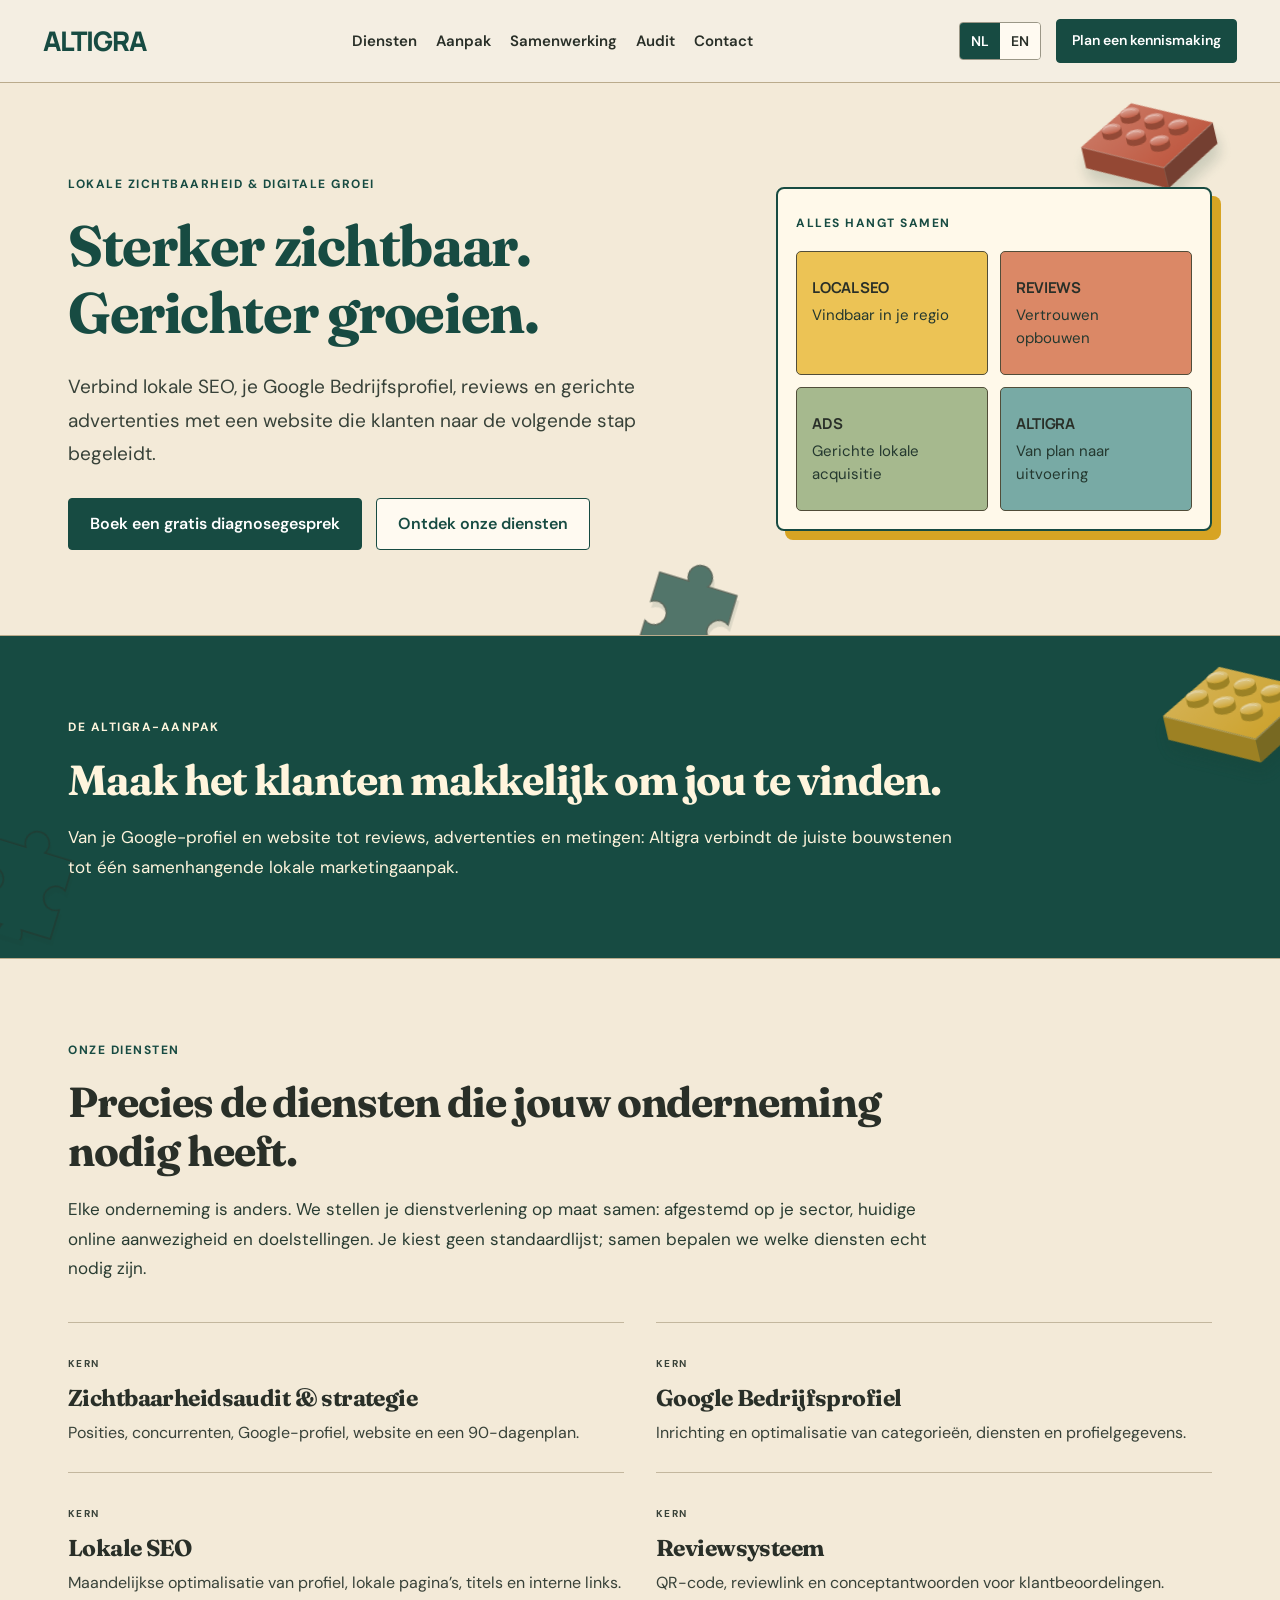
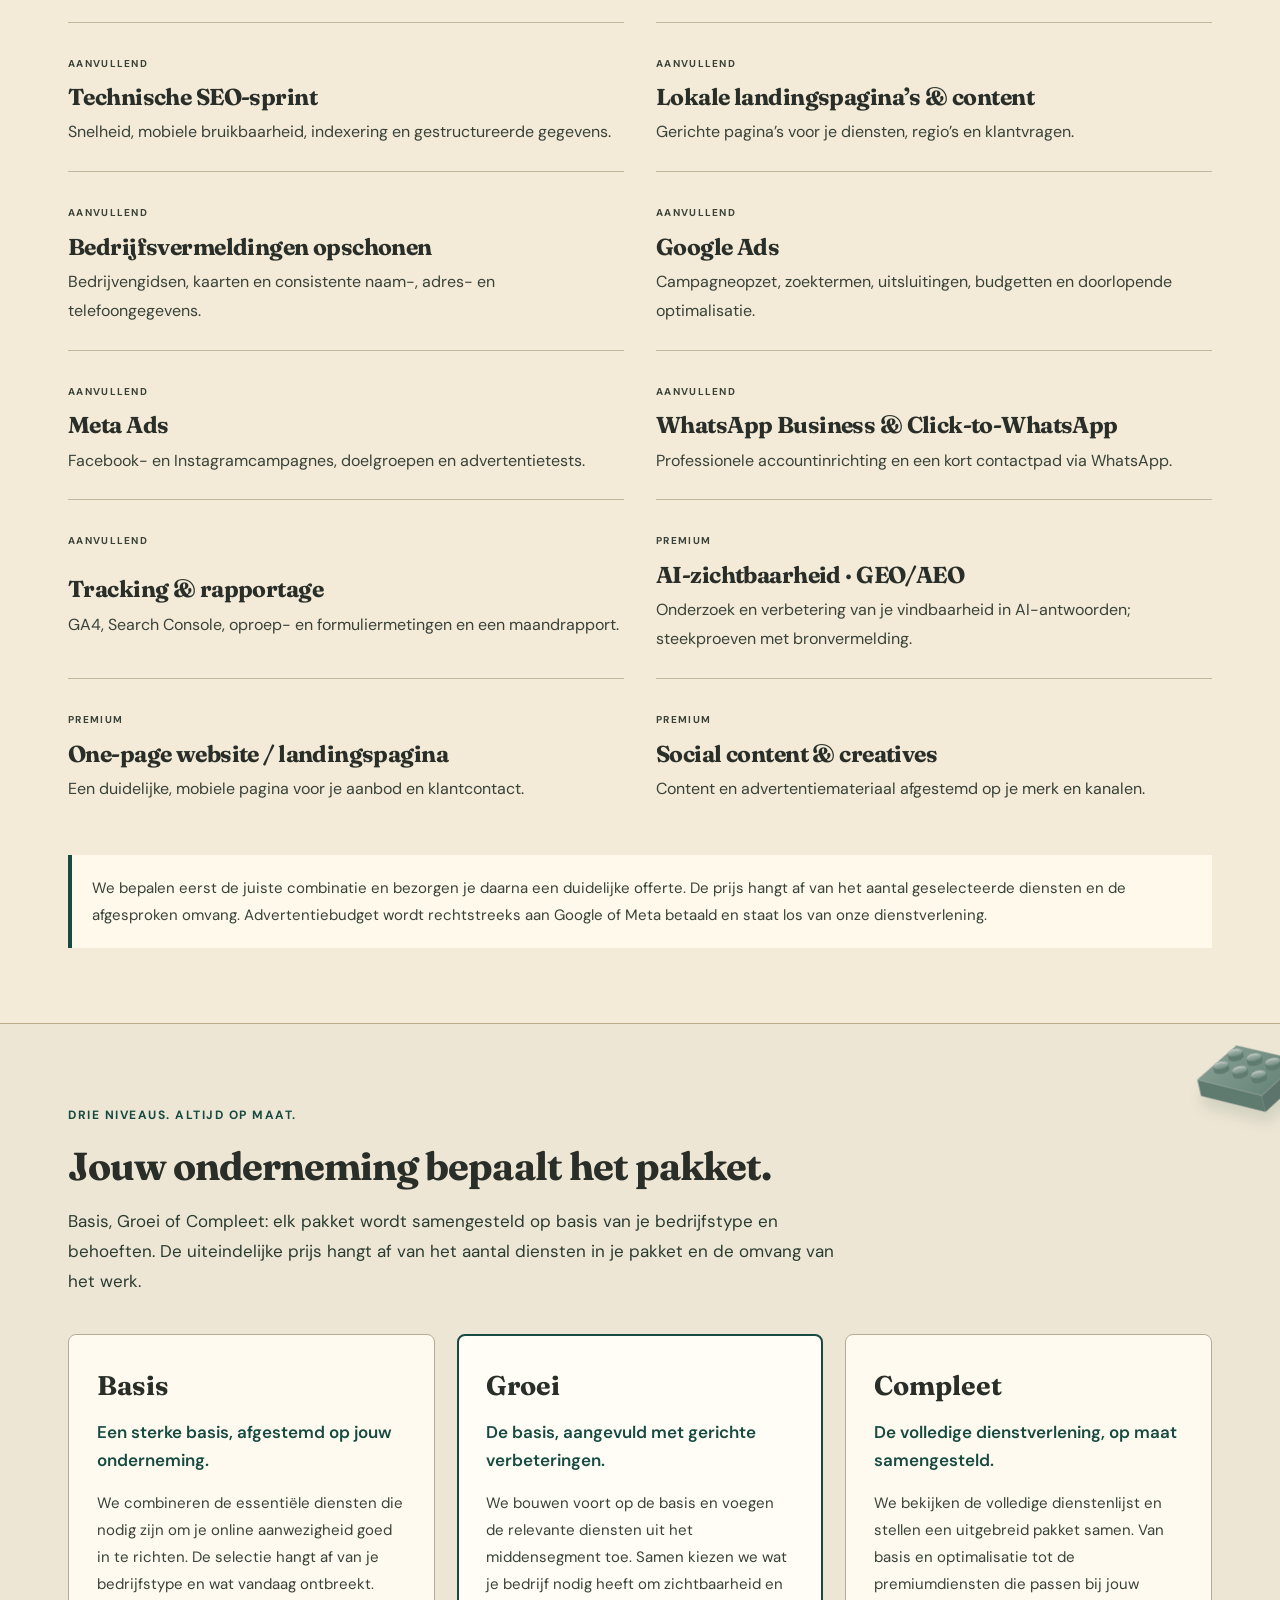
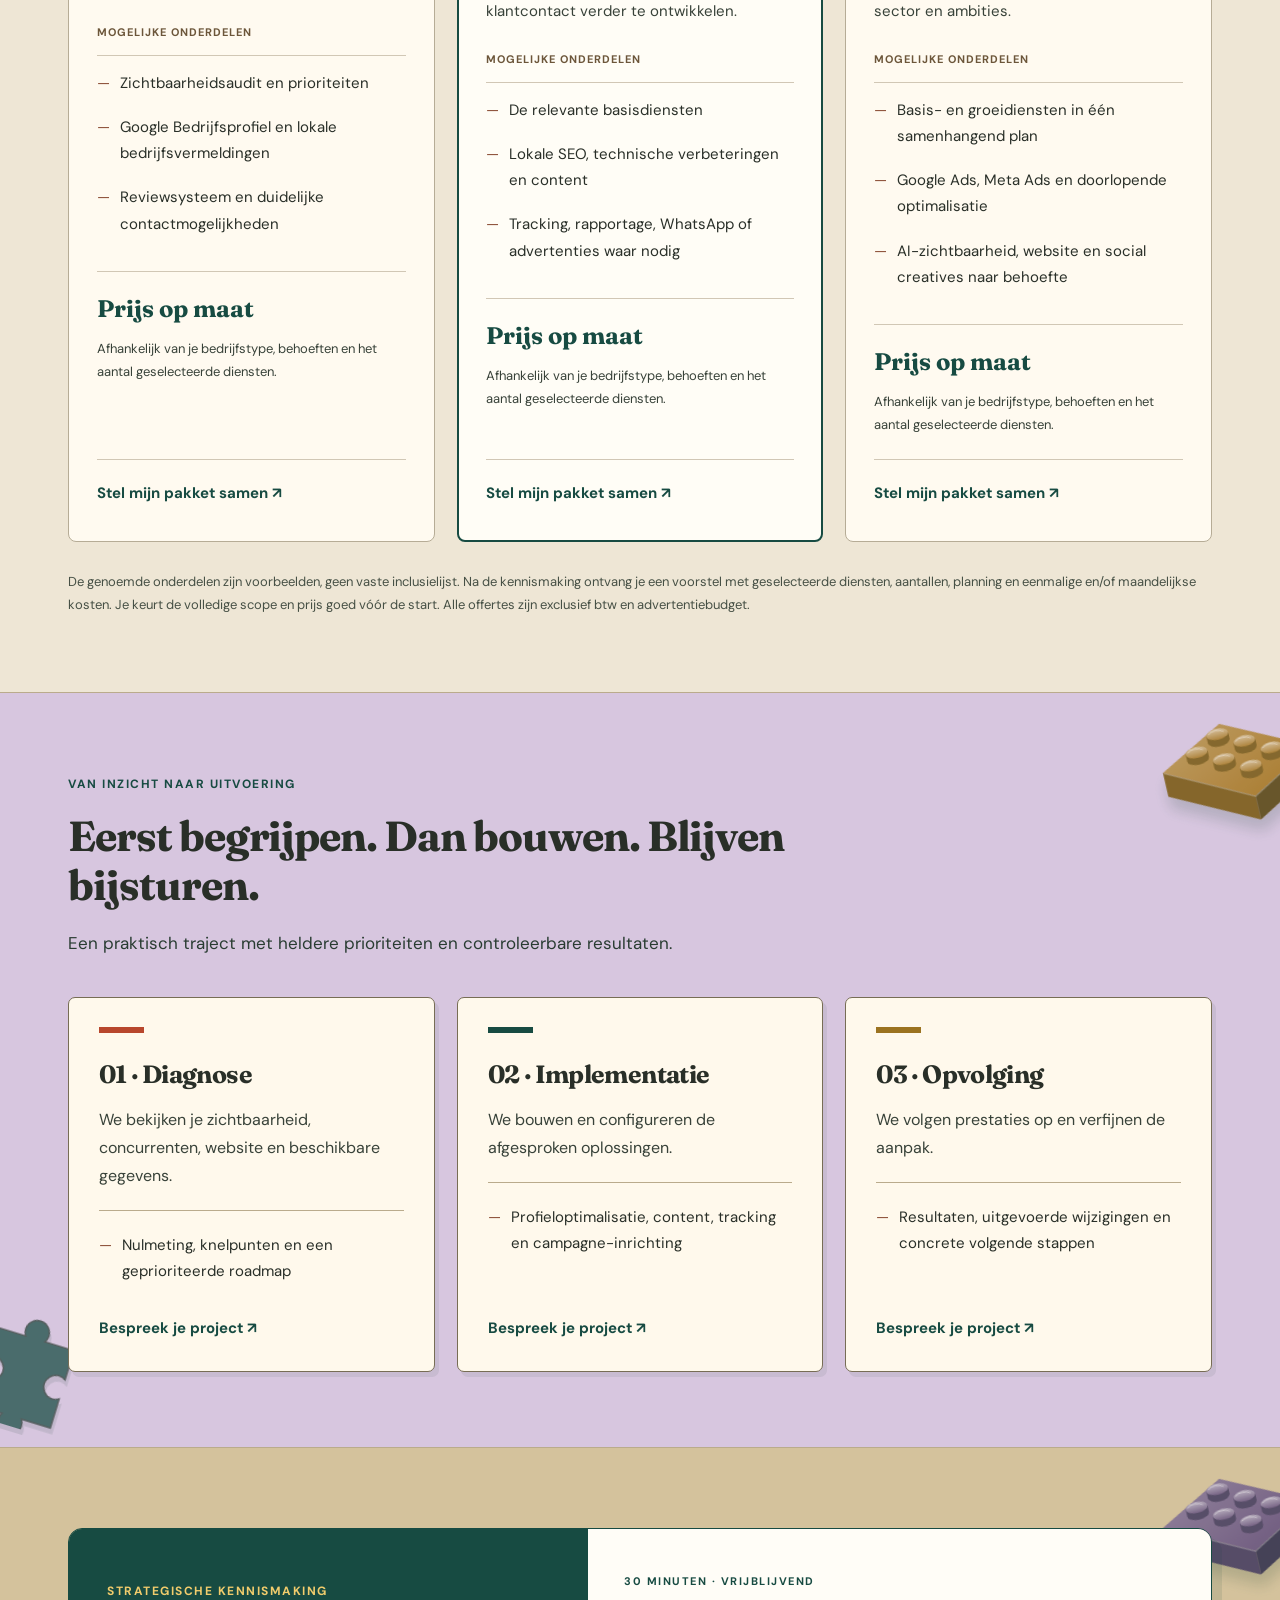
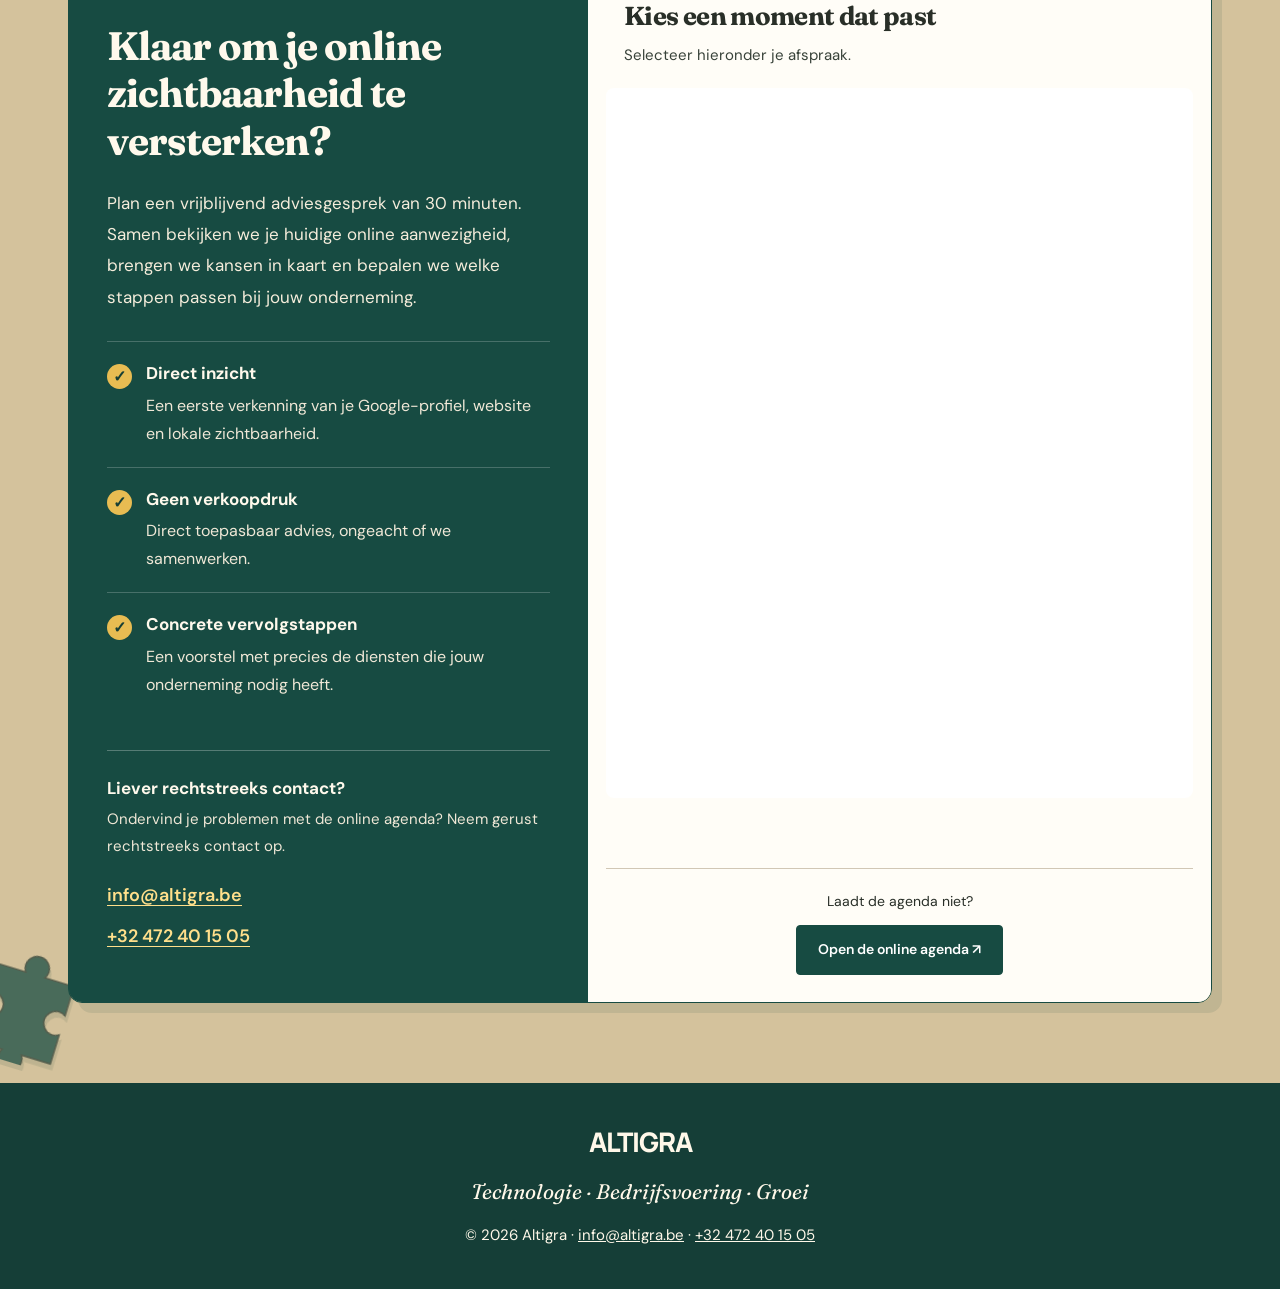
==== commit 584caf62: "Replace fixed bundles with tailored Basics Growth Complete service packages" ====
--- a/index.html
+++ b/index.html
@@ -5,7 +5,7 @@
 <meta name="viewport" content="width=device-width, initial-scale=1, viewport-fit=cover">
 <title>Altigra — Technologie · Bedrijfsvoering · Groei</title>
 <link rel="icon" href="data:image/svg+xml,%3Csvg xmlns=%27http://www.w3.org/2000/svg%27 viewBox=%270 0 100 100%27%3E%3Ctext y=%27.9em%27 font-size=%2790%27%3E%F0%9F%A7%A9%3C/text%3E%3C/svg%3E">
-<meta name="description" content="Altigra: lokale SEO, Google Bedrijfsprofiel, reviews, Google Ads en Meta Ads. Ontdek Start, Groei en Partner.">
+<meta name="description" content="Altigra: lokale SEO, Google Bedrijfsprofiel, reviews, Google Ads en Meta Ads. Ontdek onze diensten en pakketten op maat.">
 <link rel="preconnect" href="https://fonts.googleapis.com">
 <link rel="preconnect" href="https://fonts.gstatic.com" crossorigin>
 <link href="https://fonts.googleapis.com/css2?family=Chakra+Petch:wght@700&family=Space+Mono:wght@400;700&family=Fraunces:ital,opsz,wght@0,9..144,700;1,9..144,400&display=swap" rel="stylesheet">
@@ -38,6 +38,9 @@
 /* A quieter hierarchy: three offers first, supporting detail on demand. */
 #services{background:#f3ead8}#plans{background:#eee6d5}#start{background:#e2e8df;padding:48px 0}.expertise-row{display:grid;grid-template-columns:repeat(3,minmax(0,1fr));gap:36px;margin:35px 0}.expertise-row article{padding:25px 0;border-top:2px solid #b89b51}.expertise-number{font-size:12px;font-weight:700;letter-spacing:2px;color:#7c5436;display:block;margin-bottom:14px}.expertise-row h3{font-size:25px;margin-bottom:12px}.expertise-row p{font-size:16px;color:#384239;line-height:1.8}.quiet-details{border-top:1px solid #b9b09b;margin-top:30px;padding-top:18px}.quiet-details>summary{cursor:pointer;font-size:16px;font-weight:600;color:#174b42;padding:10px 0;list-style-position:outside;margin-left:20px}.quiet-details[open]>summary{margin-bottom:25px}.quiet-details .catalogue{margin-top:18px}.quiet-details .catalogue-item{background:#fffaf0;border:0;border-bottom:1px solid #d1c7b5;border-radius:0;padding:20px 15px}.quiet-details .service-id{font-size:13px}.quiet-details .catalogue-item h3{font-size:20px}.quiet-details .level{font-size:10px}#plans .sh{max-width:780px}#plans .sh h2{font-size:39px}.plan-card{border:1px solid #b6ac96;box-shadow:none;border-radius:8px;padding:35px 28px;background:#fffaf0}.plan-card:before{display:none}.plan-card:nth-child(2){border:2px solid #174b42;background:#fffdf6;padding:34px 27px}.plan-card h3{font-size:27px;letter-spacing:0;margin-bottom:16px}.plan-card .price{font-size:32px!important;line-height:1.45;margin:10px 0 17px}.plan-card p{font-size:15px;line-height:1.8;min-height:108px}.plan-card ul{border-top:1px solid #d1c7b5}.plan-card li{font-size:15px;line-height:1.75;padding:9px 0}.plan-details{margin-top:22px}.plan-details>summary{font-size:14px;color:#174b42;cursor:pointer;font-weight:600;padding:8px 0}.plan-details ul{margin-top:12px}.plan-details li{font-size:14px}.plan-card .service-link{border-top:1px solid #d1c7b5;padding-top:20px;margin-top:28px;font-size:15px}.sector-intro h2{font-size:30px;margin-bottom:15px}.sector-intro>div>p{font-size:16px;color:#384239}.sector-grid .card{background:#f8f8ee;box-shadow:none}.sector-grid .tag{color:#384239}#plans>.brick-decor{width:125px;opacity:.65;right:-32px}#plans .fine{background:none;border:0;padding:0;font-size:13px;line-height:1.8;color:#465045;margin-top:28px}.sector-grid{margin-top:25px}
 @media(max-width:760px){.expertise-row{grid-template-columns:1fr;gap:4px;margin:25px 0}.expertise-row article{padding:23px 0}.expertise-row h3{font-size:26px}.expertise-row p{font-size:17px}#plans .sh h2{font-size:31px}.plan-card,.plan-card:nth-child(2){padding:28px 23px}.plan-card p{min-height:0;font-size:17px}.plan-card li{font-size:16px}.plan-card .price{font-size:31px!important}.plan-details>summary{font-size:16px}.plan-details li{font-size:15px}.quiet-details>summary{font-size:16px;line-height:1.7}.quiet-details .catalogue-item{padding:22px 12px}.quiet-details .catalogue-item h3{font-size:23px}#plans .fine{font-size:14px}.sector-intro h2{font-size:29px}}
+
+.catalogue{display:grid;grid-template-columns:repeat(2,minmax(0,1fr));gap:0 32px}.catalogue-item{grid-template-columns:1fr;gap:8px;background:transparent;border:0;border-top:1px solid #c3b79e;border-radius:0;padding:24px 0;align-items:start}.catalogue-item.addon,.catalogue-item.premium{border-left:0}.catalogue-meta{display:block}.catalogue-item h3{font-size:23px}.catalogue-item p{font-size:16px;line-height:1.8}.catalogue .level{font-size:10px;letter-spacing:1.3px}.plan-card p{min-height:0}.plan-card .package-tagline{font-weight:600;font-size:17px;line-height:1.65;margin-bottom:16px;color:#174b42}.package-examples{display:block;font-size:11px;font-weight:700;text-transform:uppercase;letter-spacing:1px;margin:25px 0 12px;color:#6c563a}.tailored-price{border-top:1px solid #d1c7b5;margin-top:25px;padding-top:20px}.tailored-price strong{font:700 24px/1.4 'Fraunces',Georgia,serif;color:#174b42}.tailored-price p{font-size:13px;line-height:1.8;margin:10px 0 0}.plan-card ul{padding-top:5px}.plan-card .service-link{margin-top:22px}.catalogue-item .level{color:#384239!important}
+@media(max-width:760px){.catalogue{grid-template-columns:1fr;gap:0}.catalogue-item{padding:23px 0}.catalogue-item h3{font-size:24px}.catalogue-item p{font-size:17px}.plan-card .package-tagline{font-size:18px}.tailored-price p{font-size:15px}.plan-card li{font-size:16px}.package-examples{font-size:11px}}
 </style>
 <link href="https://fonts.googleapis.com/css2?family=DM+Sans:wght@400;500;600;700&family=Manrope:wght@400;500;600;700;800&display=swap" rel="stylesheet">
 </head>
@@ -63,7 +66,7 @@
   </div>
 </header>
 
-<main id="top"><div class="wrap hero"><svg class="brick-decor" viewBox="0 0 260 210" aria-hidden="true" focusable="false"><use href="#brick-3d"/></svg><svg class="puzzle-decor" viewBox="-12 -12 124 124" aria-hidden="true"><use href="#pz"/></svg><div><span class="tag"><span class="nl">Lokale zichtbaarheid & digitale groei</span><span class="en">Local visibility & digital growth</span></span><h1><span class="nl">Sterker zichtbaar.<br>Gerichter groeien.</span><span class="en">Stronger visibility.<br>Focused growth.</span></h1><p class="lead"><span class="nl">Verbind lokale SEO, je Google Bedrijfsprofiel, reviews en gerichte advertenties met een website die klanten naar de volgende stap begeleidt.</span><span class="en">Connect local SEO, your Google Business Profile, reviews and targeted ads with a website that guides customers towards the next step.</span></p><div class="btns"><a class="btn f" href="#book"><span class="nl">Boek een gratis diagnosegesprek</span><span class="en">Book a free diagnostic call</span></a><a class="btn m" href="#services"><span class="nl">Ontdek onze diensten</span><span class="en">Explore services</span></a></div></div><div class="pbox"><span class="tag"><span class="nl">Alles hangt samen</span><span class="en">Connected by design</span></span><div class="pgrid"><div class="pc m"><h3>LOCAL SEO</h3><p><span class="nl">Vindbaar in je regio</span><span class="en">Visible in your area</span></p></div><div class="pc t"><h3>REVIEWS</h3><p><span class="nl">Vertrouwen opbouwen</span><span class="en">Build customer trust</span></p></div><div class="pc f"><h3>ADS</h3><p><span class="nl">Gerichte lokale acquisitie</span><span class="en">Focused local acquisition</span></p></div><div class="pc c"><h3>ALTIGRA</h3><p><span class="nl">Van plan naar uitvoering</span><span class="en">From roadmap to delivery</span></p></div></div></div></div><section id="value"><svg class="brick-decor" viewBox="0 0 260 210" aria-hidden="true"><use href="#brick-3d"/></svg><svg class="puzzle-decor" viewBox="-12 -12 124 124" aria-hidden="true"><use href="#pz"/></svg><div class="wrap"><div class="sh"><span class="tag"><span class="nl">De Altigra-aanpak</span><span class="en">The Altigra approach</span></span><h2><span class="nl">Maak het klanten makkelijk om jou te vinden.</span><span class="en">Make it easy for customers to find you.</span></h2><p><span class="nl">Van je Google-profiel en website tot reviews, advertenties en metingen: Altigra verbindt de juiste bouwstenen tot één samenhangende lokale marketingaanpak.</span><span class="en">From your Google profile and website to reviews, ads and measurement, Altigra connects the right building blocks into one coherent local marketing approach.</span></p></div></div></section><section id="services"><div class="wrap"><div class="sh"><span class="tag"><span class="nl">Expertise</span><span class="en">Expertise</span></span><h2><span class="nl">Eén samenhangende aanpak.</span><span class="en">One connected approach.</span></h2><p><span class="nl">We verbinden lokale zichtbaarheid, vertrouwen en gerichte acquisitie. Het traject bepaalt hoe intensief we samenwerken.</span><span class="en">We connect local visibility, customer trust and focused acquisition. Your engagement determines the level of support.</span></p></div><div class="expertise-row"><article><span class="expertise-number">01</span><h3><span class="nl">Lokaal gevonden worden</span><span class="en">Be found locally</span></h3><p><span class="nl">Google Bedrijfsprofiel, lokale SEO en een technisch sterke website.</span><span class="en">Google Business Profile, local SEO and a technically sound website.</span></p></article><article><span class="expertise-number">02</span><h3><span class="nl">Vertrouwen opbouwen</span><span class="en">Build trust</span></h3><p><span class="nl">Reviews, heldere dienstpagina’s en een eenvoudig contactpad.</span><span class="en">Reviews, clear service pages and an easy path to contact.</span></p></article><article><span class="expertise-number">03</span><h3><span class="nl">Gericht klanten aantrekken</span><span class="en">Attract relevant customers</span></h3><p><span class="nl">Google Ads, Meta Ads en metingen die helpen om bij te sturen.</span><span class="en">Google Ads, Meta Ads and measurement to guide improvements.</span></p></article></div><details class="quiet-details"><summary><span class="nl">Bekijk alle diensten en losse tarieven</span><span class="en">View all services and individual rates</span></summary><div class="catalogue"><article class="catalogue-item core"><div class="catalogue-meta"><span class="service-id">S1</span><span class="level"><span class="nl">Kern</span><span class="en">Core</span></span></div><div><h3><span class="nl">Zichtbaarheidsaudit & strategie</span><span class="en">Visibility audit & strategy</span></h3><p><span class="nl">Posities, concurrenten, Google-profiel, website en een 90-dagenplan.</span><span class="en">Rankings, competitors, Google profile, website and a 90-day roadmap.</span></p></div><div class="catalogue-price"><strong><span class="nl">Eenmalig · €490</span><span class="en">One-time · €490</span></strong><small><span class="nl">Wordt verrekend bij de start van een traject.</span><span class="en">Credited when you start an engagement.</span></small></div></article><article class="catalogue-item core"><div class="catalogue-meta"><span class="service-id">S2</span><span class="level"><span class="nl">Kern</span><span class="en">Core</span></span></div><div><h3><span class="nl">Google Bedrijfsprofiel</span><span class="en">Google Business Profile</span></h3><p><span class="nl">Inrichting en optimalisatie van categorieën, diensten en profielgegevens.</span><span class="en">Setup and optimisation of categories, services and profile information.</span></p></div><div class="catalogue-price"><strong><span class="nl">Eenmalig · €290</span><span class="en">One-time · €290</span></strong><small><span class="nl">Setup & optimalisatie</span><span class="en">Setup & optimisation</span></small></div></article><article class="catalogue-item core"><div class="catalogue-meta"><span class="service-id">S3</span><span class="level"><span class="nl">Kern</span><span class="en">Core</span></span></div><div><h3><span class="nl">Lokale SEO</span><span class="en">Local SEO</span></h3><p><span class="nl">Maandelijkse optimalisatie van profiel, lokale pagina’s, titels en interne links.</span><span class="en">Monthly work on your profile, local pages, titles and internal links.</span></p></div><div class="catalogue-price"><strong><span class="nl">Inbegrepen in maandtrajecten</span><span class="en">Included in monthly engagements</span></strong><small><span class="nl">Doorlopende opvolging</span><span class="en">Ongoing optimisation</span></small></div></article><article class="catalogue-item core"><div class="catalogue-meta"><span class="service-id">S4</span><span class="level"><span class="nl">Kern</span><span class="en">Core</span></span></div><div><h3><span class="nl">Reviewsysteem</span><span class="en">Review system</span></h3><p><span class="nl">QR-code, reviewlink en conceptantwoorden voor klantbeoordelingen.</span><span class="en">QR code, review link and draft replies to customer reviews.</span></p></div><div class="catalogue-price"><strong><span class="nl">€190 setup + €90/maand</span><span class="en">€190 setup + €90/month</span></strong><small><span class="nl">Setup + maandelijkse opvolging</span><span class="en">Setup + monthly support</span></small></div></article><article class="catalogue-item addon"><div class="catalogue-meta"><span class="service-id">S5</span><span class="level"><span class="nl">Aanvullend</span><span class="en">Add-on</span></span></div><div><h3><span class="nl">Technische SEO-sprint</span><span class="en">Technical SEO sprint</span></h3><p><span class="nl">Snelheid, mobiele bruikbaarheid, indexering en gestructureerde gegevens.</span><span class="en">Speed, mobile usability, indexing and structured data.</span></p></div><div class="catalogue-price"><strong><span class="nl">Eenmalig · €390–€790</span><span class="en">One-time · €390–€790</span></strong><small><span class="nl">Scope vooraf afgesproken</span><span class="en">Scope agreed in advance</span></small></div></article><article class="catalogue-item addon"><div class="catalogue-meta"><span class="service-id">S6</span><span class="level"><span class="nl">Aanvullend</span><span class="en">Add-on</span></span></div><div><h3><span class="nl">Lokale landingspagina’s & content</span><span class="en">Local landing pages & content</span></h3><p><span class="nl">Gerichte pagina’s voor je diensten, regio’s en klantvragen.</span><span class="en">Focused pages for your services, locations and customer questions.</span></p></div><div class="catalogue-price"><strong><span class="nl">€150 per pagina</span><span class="en">€150 per page</span></strong><small><span class="nl">Per pagina</span><span class="en">Per page</span></small></div></article><article class="catalogue-item addon"><div class="catalogue-meta"><span class="service-id">S7</span><span class="level"><span class="nl">Aanvullend</span><span class="en">Add-on</span></span></div><div><h3><span class="nl">Bedrijfsvermeldingen opschonen</span><span class="en">Citations cleanup</span></h3><p><span class="nl">Bedrijvengidsen, kaarten en consistente naam-, adres- en telefoongegevens.</span><span class="en">Directories, maps and consistent business name, address and phone details.</span></p></div><div class="catalogue-price"><strong><span class="nl">Eenmalig · €250</span><span class="en">One-time · €250</span></strong><small><span class="nl">Lokale consistentie</span><span class="en">Local consistency</span></small></div></article><article class="catalogue-item addon"><div class="catalogue-meta"><span class="service-id">S8</span><span class="level"><span class="nl">Aanvullend</span><span class="en">Add-on</span></span></div><div><h3><span class="nl">Google Ads</span><span class="en">Google Ads</span></h3><p><span class="nl">Campagneopzet, zoektermen, uitsluitingen, budgetten en doorlopende optimalisatie.</span><span class="en">Campaign setup, search terms, exclusions, budgets and ongoing optimisation.</span></p></div><div class="catalogue-price"><strong><span class="nl">€490 setup + vanaf €250/maand</span><span class="en">€490 setup + from €250/month</span></strong><small><span class="nl">Advertentiebudget apart</span><span class="en">Ad spend separate</span></small></div></article><article class="catalogue-item addon"><div class="catalogue-meta"><span class="service-id">S9</span><span class="level"><span class="nl">Aanvullend</span><span class="en">Add-on</span></span></div><div><h3><span class="nl">Meta Ads</span><span class="en">Meta Ads</span></h3><p><span class="nl">Facebook- en Instagramcampagnes, doelgroepen en advertentietests.</span><span class="en">Facebook and Instagram campaigns, audiences and ad testing.</span></p></div><div class="catalogue-price"><strong><span class="nl">€390 setup + vanaf €250/maand</span><span class="en">€390 setup + from €250/month</span></strong><small><span class="nl">Advertentiebudget apart</span><span class="en">Ad spend separate</span></small></div></article><article class="catalogue-item addon"><div class="catalogue-meta"><span class="service-id">S10</span><span class="level"><span class="nl">Aanvullend</span><span class="en">Add-on</span></span></div><div><h3><span class="nl">WhatsApp Business & Click-to-WhatsApp</span><span class="en">WhatsApp Business & Click-to-WhatsApp</span></h3><p><span class="nl">Professionele accountinrichting en een kort contactpad via WhatsApp.</span><span class="en">Business account setup and a direct customer contact path through WhatsApp.</span></p></div><div class="catalogue-price"><strong><span class="nl">Eenmalig · €290</span><span class="en">One-time · €290</span></strong><small><span class="nl">Setup</span><span class="en">Setup</span></small></div></article><article class="catalogue-item addon"><div class="catalogue-meta"><span class="service-id">S11</span><span class="level"><span class="nl">Aanvullend</span><span class="en">Add-on</span></span></div><div><h3><span class="nl">Tracking & rapportage</span><span class="en">Tracking & reporting</span></h3><p><span class="nl">GA4, Search Console, oproep- en formuliermetingen en een maandrapport.</span><span class="en">GA4, Search Console, call and form tracking, and a monthly report.</span></p></div><div class="catalogue-price"><strong><span class="nl">€290 setup + €100/maand</span><span class="en">€290 setup + €100/month</span></strong><small><span class="nl">Setup + rapportage</span><span class="en">Setup + reporting</span></small></div></article><article class="catalogue-item premium"><div class="catalogue-meta"><span class="service-id">S12</span><span class="level"><span class="nl">Premium</span><span class="en">Premium</span></span></div><div><h3><span class="nl">AI-zichtbaarheid · GEO/AEO</span><span class="en">AI visibility · GEO/AEO</span></h3><p><span class="nl">Onderzoek en verbetering van je vindbaarheid in AI-antwoorden; steekproeven met bronvermelding.</span><span class="en">Research and improvements for discovery in AI answers, with sourced sample checks.</span></p></div><div class="catalogue-price"><strong><span class="nl">€150/maand</span><span class="en">€150/month</span></strong><small><span class="nl">Geen garantie op vermeldingen</span><span class="en">No guarantee of mentions</span></small></div></article><article class="catalogue-item premium"><div class="catalogue-meta"><span class="service-id">S13</span><span class="level"><span class="nl">Premium</span><span class="en">Premium</span></span></div><div><h3><span class="nl">One-page website / landingspagina</span><span class="en">One-page website / landing page</span></h3><p><span class="nl">Een duidelijke, mobiele pagina voor je aanbod en klantcontact.</span><span class="en">A clear, mobile-friendly page presenting your offer and contact options.</span></p></div><div class="catalogue-price"><strong><span class="nl">Project · vanaf €790</span><span class="en">Project · from €790</span></strong><small><span class="nl">Scope vooraf afgesproken</span><span class="en">Scope agreed in advance</span></small></div></article><article class="catalogue-item premium"><div class="catalogue-meta"><span class="service-id">S14</span><span class="level"><span class="nl">Premium</span><span class="en">Premium</span></span></div><div><h3><span class="nl">Social content & creatives</span><span class="en">Social content & creatives</span></h3><p><span class="nl">Content en advertentiemateriaal afgestemd op je merk en kanalen.</span><span class="en">Content and ad creative tailored to your brand and channels.</span></p></div><div class="catalogue-price"><strong><span class="nl">Maandelijks · offerte op maat</span><span class="en">Monthly · custom quote</span></strong><small><span class="nl">Volume en formats op afspraak</span><span class="en">Volume and formats agreed in advance</span></small></div></article></div><p class="note"><span class="nl">Prijzen exclusief btw en mediabudget. Scope wordt vooraf vastgelegd.</span><span class="en">Prices exclude VAT and media spend. Scope is agreed in advance.</span></p></details></div></section><section id="plans"><svg class="brick-decor" viewBox="0 0 260 210" aria-hidden="true"><use href="#brick-3d"/></svg><svg class="puzzle-decor" viewBox="-12 -12 124 124" aria-hidden="true"><use href="#pz"/></svg><div class="wrap"><div class="sh"><span class="tag"><span class="nl">De kerntrajecten</span><span class="en">Core engagements</span></span><h2><span class="nl">De juiste samenwerking voor jouw volgende stap.</span><span class="en">The right support for your next step.</span></h2><p><span class="nl">Drie heldere trajecten. Van een sterke basis tot doorlopend beheer.</span><span class="en">Three clear engagements. From a strong foundation to ongoing management.</span></p></div><div class="grid3"><article class="card plan-card"><div><h3>Start</h3><div class="price"><span class="nl">€790 eenmalig</span><span class="en">€790 one-time</span></div><p><span class="nl">Voor ondernemingen met weinig online aanwezigheid. Optionele nazorg: €250/maand.</span><span class="en">For businesses with limited online presence. Optional ongoing care: €250/month.</span></p><ul class="plan-highlights"><li><span class="nl">Audit, Google-profiel en reviewsysteem</span><span class="en">Audit, Google profile and review system</span></li><li><span class="nl">Bedrijfsvermeldingen op orde</span><span class="en">Consistent business listings</span></li><li><span class="nl">Eenmalige inrichting en duidelijke vervolgstappen</span><span class="en">One-time setup and clear next steps</span></li></ul><details class="plan-details"><summary><span class="nl">Volledige inhoud</span><span class="en">Full scope</span></summary><ul><li><span class="nl">Zichtbaarheidsaudit & strategie</span><span class="en">Visibility audit & strategy</span></li><li><span class="nl">Google Bedrijfsprofiel</span><span class="en">Google Business Profile</span></li><li><span class="nl">Reviewsysteem: inrichting</span><span class="en">Review system setup</span></li><li><span class="nl">Bedrijfsvermeldingen opschonen</span><span class="en">Citations cleanup</span></li></ul></details></div><a class="service-link" href="#book"><span class="nl">Plan een kennismaking</span><span class="en">Book an introduction</span> ↗</a></article><article class="card plan-card"><div><h3>Groei</h3><div class="price"><span class="nl">€950/maand</span><span class="en">€950/month</span></div><p><span class="nl">Voor ondernemingen die aan duurzame lokale groei willen werken. Minimaal 3 maanden.</span><span class="en">For businesses working towards steady local growth. Three-month minimum.</span></p><ul class="plan-highlights"><li><span class="nl">Maandelijkse lokale SEO en technische verbetering</span><span class="en">Monthly local SEO and technical improvements</span></li><li><span class="nl">2 contentpagina’s per maand</span><span class="en">2 content pages per month</span></li><li><span class="nl">Tracking en maandelijkse rapportage</span><span class="en">Tracking and monthly reporting</span></li></ul><details class="plan-details"><summary><span class="nl">Volledige inhoud</span><span class="en">Full scope</span></summary><ul><li><span class="nl">Audit inbegrepen; betaalde audit wordt verrekend</span><span class="en">Audit included; paid audit credited</span></li><li><span class="nl">Google-profiel, reviewsysteem en vermeldingen</span><span class="en">Google profile, review system and citations</span></li><li><span class="nl">Maandelijkse lokale SEO</span><span class="en">Monthly local SEO</span></li><li><span class="nl">Technische verbeteringen in de eerste 3 maanden</span><span class="en">Technical fixes during the first 3 months</span></li><li><span class="nl">2 contentpagina’s per maand</span><span class="en">2 content pages per month</span></li><li><span class="nl">Tracking en maandrapport</span><span class="en">Tracking and monthly report</span></li></ul></details></div><a class="service-link" href="#book"><span class="nl">Plan een kennismaking</span><span class="en">Book an introduction</span> ↗</a></article><article class="card plan-card"><div><h3>Partner</h3><div class="price"><span class="nl">€1.650/maand</span><span class="en">€1,650/month</span></div><p><span class="nl">Voor een breed beheerde online aanwezigheid. Minimaal 3 maanden.</span><span class="en">For a fully managed online presence. Three-month minimum.</span></p><ul class="plan-highlights"><li><span class="nl">Alles van Groei, met 4 pagina’s per maand</span><span class="en">Everything in Groei, with 4 pages per month</span></li><li><span class="nl">Google Ads óf Meta Ads en AI-zichtbaarheid</span><span class="en">Google Ads or Meta Ads and AI visibility</span></li><li><span class="nl">Strategische evaluatie per kwartaal</span><span class="en">Quarterly strategy review</span></li></ul><details class="plan-details"><summary><span class="nl">Volledige inhoud</span><span class="en">Full scope</span></summary><ul><li><span class="nl">Alles van Groei, met technische opvolging gedurende het traject</span><span class="en">Everything in Groei, with technical support throughout the engagement</span></li><li><span class="nl">4 contentpagina’s per maand in totaal</span><span class="en">4 content pages per month in total</span></li><li><span class="nl">S8 of Beheer van één advertentieplatform</span><span class="en">S8 or Management of one ad platform</span></li><li><span class="nl">AI-zichtbaarheid</span><span class="en">AI visibility</span></li><li><span class="nl">Strategische evaluatie per kwartaal</span><span class="en">Quarterly strategy review</span></li></ul></details></div><a class="service-link" href="#book"><span class="nl">Plan een kennismaking</span><span class="en">Book an introduction</span> ↗</a></article></div><p class="fine"><span class="nl">Prijzen exclusief btw en advertentiebudget. Een eerder betaalde S1-audit wordt verrekend bij de start van een traject. Vooraf leggen we scope, vestigingen, aantallen campagnes, meetpunten en eventuele extra kosten vast. De inhoud van optionele Start-nazorg wordt apart afgesproken.</span><span class="en">Prices exclude VAT and ad spend. A previously paid S1 audit is credited when an engagement begins. Scope, locations, campaign counts, measurement points and additional costs are agreed in advance. Optional Start care is scoped separately.</span></p></div></section><section id="start"><div class="wrap sector-intro"><div><span class="tag"><span class="nl">Een specifieke uitdaging?</span><span class="en">A specific challenge?</span></span><h2><span class="nl">Afgestemd op je sector.</span><span class="en">Tailored to your sector.</span></h2><p><span class="nl">Een sectorspecifieke combinatie bespreken we tijdens de kennismaking.</span><span class="en">We can discuss a sector-specific combination during your introduction.</span></p></div><details class="quiet-details"><summary><span class="nl">Bekijk de sectoroplossingen</span><span class="en">Explore sector solutions</span></summary><div class="sector-grid"><article class="card sector core"><div><span class="tag"><span class="nl">Installateurs & renovatie</span><span class="en">Installers & renovators</span></span><h3>Leads Pro</h3><p><span class="nl">Groei + Google Ads + extra aandacht voor reviews.</span><span class="en">Groei + Google Ads + review focus.</span></p><div class="sector-price"><span class="nl">€1.350/maand + €490 setup</span><span class="en">€1,350/month + €490 setup</span></div></div><a class="service-link" href="#book"><span class="nl">Bespreek de mogelijkheden</span><span class="en">Discuss your options</span> ↗</a></article><article class="card sector core"><div><span class="tag"><span class="nl">Showrooms & speciaalzaken</span><span class="en">Showrooms & specialist retail</span></span><h3>Showroom Leads</h3><p><span class="nl">Groei + Google Ads + Click-to-WhatsApp + Meta-retargeting.</span><span class="en">Groei + Google Ads + Click-to-WhatsApp + Meta retargeting.</span></p><div class="sector-price"><span class="nl">€1.650/maand + €780 setup</span><span class="en">€1,650/month + €780 setup</span></div></div><a class="service-link" href="#book"><span class="nl">Bespreek de mogelijkheden</span><span class="en">Discuss your options</span> ↗</a></article><article class="card sector core"><div><span class="tag"><span class="nl">Starters</span><span class="en">New businesses</span></span><h3>Start Launch</h3><p><span class="nl">Start-traject; voeg een one-page website toe wanneer je nog geen website hebt.</span><span class="en">Start engagement; add a one-page site if you do not have a website.</span></p><div class="sector-price"><span class="nl">€790 + optioneel €790 voor een website</span><span class="en">€790 + optional €790 for a website</span></div></div><a class="service-link" href="#book"><span class="nl">Bespreek de mogelijkheden</span><span class="en">Discuss your options</span> ↗</a></article><article class="card sector addon"><div><span class="tag"><span class="nl">Restaurants & horeca</span><span class="en">Restaurants & hospitality</span></span><h3>Horeca Zichtbaar</h3><p><span class="nl">Google-profiel, reviews, Meta Ads en eenvoudige maandelijkse content.</span><span class="en">Google profile, reviews, Meta Ads and simple monthly content.</span></p><div class="sector-price"><span class="nl">€690/maand + €290 setup</span><span class="en">€690/month + €290 setup</span></div></div><a class="service-link" href="#book"><span class="nl">Bespreek de mogelijkheden</span><span class="en">Discuss your options</span> ↗</a></article><article class="card sector addon"><div><span class="tag"><span class="nl">Gezondheid, beauty & klinieken</span><span class="en">Health, beauty & clinics</span></span><h3>Afspraken Plus</h3><p><span class="nl">Lokale SEO, boekingsinrichting, reviews en beperkt Google Ads-beheer.</span><span class="en">Local SEO, booking setup, reviews and limited Google Ads management.</span></p><div class="sector-price"><span class="nl">€990/maand + €490 setup</span><span class="en">€990/month + €490 setup</span></div></div><a class="service-link" href="#book"><span class="nl">Bespreek de mogelijkheden</span><span class="en">Discuss your options</span> ↗</a></article><article class="card sector premium"><div><span class="tag"><span class="nl">B2B-dienstverlening</span><span class="en">B2B services</span></span><h3>B2B Pipeline</h3><p><span class="nl">SEO + LinkedIn Ads + Google Ads, afgestemd op jouw situatie.</span><span class="en">SEO + LinkedIn Ads + Google Ads, scoped case by case.</span></p><div class="sector-price"><span class="nl">Offerte na de audit</span><span class="en">Quoted after the audit</span></div></div><a class="service-link" href="#book"><span class="nl">Bespreek de mogelijkheden</span><span class="en">Discuss your options</span> ↗</a></article></div><p class="note"><span class="nl">Alle prijzen exclusief btw en advertentiebudget. Pakketten met Groei hebben een minimale looptijd van 3 maanden.</span><span class="en">All prices exclude VAT and ad spend. Packages including Groei have a three-month minimum.</span></p></details></div></section><section id="process"><svg class="brick-decor" viewBox="0 0 260 210" aria-hidden="true" focusable="false"><use href="#brick-3d"/></svg><svg class="puzzle-decor" viewBox="-12 -12 124 124" aria-hidden="true"><use href="#pz"/></svg><div class="wrap"><div class="sh"><span class="tag"><span class="nl">Van inzicht naar uitvoering</span><span class="en">From assessment to delivery</span></span><h2><span class="nl">Eerst begrijpen. Dan bouwen. Blijven bijsturen.</span><span class="en">Understand first. Build next. Keep improving.</span></h2><p><span class="nl">Een praktisch traject met heldere prioriteiten en controleerbare resultaten.</span><span class="en">A practical process with clear priorities and verifiable results.</span></p></div><div class="grid3"><article class="card"><div><h3><span class="nl">01 · Diagnose</span><span class="en">01 · Diagnose</span></h3><p><span class="nl">We bekijken je zichtbaarheid, concurrenten, website en beschikbare gegevens.</span><span class="en">We review your visibility, competitors, website and available data.</span></p><ul><li><span class="nl">Nulmeting, knelpunten en een geprioriteerde roadmap</span><span class="en">Baseline, bottlenecks and a prioritised roadmap</span></li></ul></div><a class="service-link" href="#book"><span class="nl">Bespreek je project</span><span class="en">Discuss your project</span> ↗</a></article><article class="card"><div><h3><span class="nl">02 · Implementatie</span><span class="en">02 · Implement</span></h3><p><span class="nl">We bouwen en configureren de afgesproken oplossingen.</span><span class="en">We build and configure the agreed solutions.</span></p><ul><li><span class="nl">Profieloptimalisatie, content, tracking en campagne-inrichting</span><span class="en">Profile optimisation, content, tracking and campaign setup</span></li></ul></div><a class="service-link" href="#book"><span class="nl">Bespreek je project</span><span class="en">Discuss your project</span> ↗</a></article><article class="card"><div><h3><span class="nl">03 · Opvolging</span><span class="en">03 · Review</span></h3><p><span class="nl">We volgen prestaties op en verfijnen de aanpak.</span><span class="en">We review performance and refine the approach.</span></p><ul><li><span class="nl">Resultaten, uitgevoerde wijzigingen en concrete volgende stappen</span><span class="en">Results, completed changes and specific next steps</span></li></ul></div><a class="service-link" href="#book"><span class="nl">Bespreek je project</span><span class="en">Discuss your project</span> ↗</a></article></div></div></section><section id="book" aria-labelledby="consult-heading"><svg class="brick-decor" viewBox="0 0 260 210" aria-hidden="true" focusable="false"><use href="#brick-3d"/></svg><svg class="puzzle-decor" viewBox="-12 -12 124 124" aria-hidden="true"><use href="#pz"/></svg><div class="wrap"><div class="consult-split"><div class="consult-copy"><span class="tag"><span class="nl">Strategische kennismaking</span><span class="en">Strategic introduction</span></span><h2 id="consult-heading"><span class="nl">Klaar om je online zichtbaarheid te versterken?</span><span class="en">Ready to strengthen your online visibility?</span></h2><p class="consult-intro"><span class="nl">Plan een vrijblijvend adviesgesprek van 30 minuten. Samen bekijken we je huidige online aanwezigheid, brengen we kansen in kaart en bepalen we welke stappen passen bij jouw onderneming.</span><span class="en">Schedule a no-obligation, 30-minute consultation. Together, we review your online presence, identify opportunities and decide which steps fit your business.</span></p><ul class="consult-benefits"><li><span class="consult-check" aria-hidden="true">✓</span><div><h3><span class="nl">Direct inzicht</span><span class="en">Immediate insight</span></h3><p><span class="nl">Een eerste verkenning van je Google-profiel, website en lokale zichtbaarheid.</span><span class="en">An initial review of your Google profile, website and local visibility.</span></p></div></li><li><span class="consult-check" aria-hidden="true">✓</span><div><h3><span class="nl">Geen verkoopdruk</span><span class="en">No sales pressure</span></h3><p><span class="nl">Direct toepasbaar advies, ongeacht of we samenwerken.</span><span class="en">Practical advice you can use, whether or not we work together.</span></p></div></li><li><span class="consult-check" aria-hidden="true">✓</span><div><h3><span class="nl">Concrete vervolgstappen</span><span class="en">Clear next steps</span></h3><p><span class="nl">Prioriteiten afgestemd op jouw kmo, als vertrekpunt voor een gericht plan.</span><span class="en">Priorities tailored to your SME, as a starting point for a focused plan.</span></p></div></li></ul><div class="consult-direct"><h3><span class="nl">Liever rechtstreeks contact?</span><span class="en">Prefer to contact us directly?</span></h3><p><span class="nl">Ondervind je problemen met de online agenda? Neem gerust rechtstreeks contact op.</span><span class="en">Having trouble with the online calendar? Get in touch directly.</span></p><a href="mailto:info@altigra.be">info@altigra.be</a><a href="tel:+32472401505">+32 472 40 15 05</a></div></div><div class="consult-calendar"><div class="consult-calendar-head"><span class="tag"><span class="nl">30 minuten · vrijblijvend</span><span class="en">30 minutes · no obligation</span></span><h3><span class="nl">Kies een moment dat past</span><span class="en">Choose a convenient time</span></h3><p><span class="nl">Selecteer hieronder je afspraak.</span><span class="en">Select your appointment below.</span></p></div><div class="calendly-inline-widget cal" data-url="https://calendly.com/altigra?hide_gdpr_banner=0"></div><script src="https://assets.calendly.com/assets/external/widget.js" async></script><div class="consult-calendar-foot"><p><span class="nl">Laadt de agenda niet?</span><span class="en">Calendar not loading?</span></p><a class="btn f" href="https://calendly.com/altigra" target="_blank" rel="noopener"><span class="nl">Open de online agenda ↗</span><span class="en">Open the online calendar ↗</span></a></div></div></div></div></section>
+<main id="top"><div class="wrap hero"><svg class="brick-decor" viewBox="0 0 260 210" aria-hidden="true" focusable="false"><use href="#brick-3d"/></svg><svg class="puzzle-decor" viewBox="-12 -12 124 124" aria-hidden="true"><use href="#pz"/></svg><div><span class="tag"><span class="nl">Lokale zichtbaarheid & digitale groei</span><span class="en">Local visibility & digital growth</span></span><h1><span class="nl">Sterker zichtbaar.<br>Gerichter groeien.</span><span class="en">Stronger visibility.<br>Focused growth.</span></h1><p class="lead"><span class="nl">Verbind lokale SEO, je Google Bedrijfsprofiel, reviews en gerichte advertenties met een website die klanten naar de volgende stap begeleidt.</span><span class="en">Connect local SEO, your Google Business Profile, reviews and targeted ads with a website that guides customers towards the next step.</span></p><div class="btns"><a class="btn f" href="#book"><span class="nl">Boek een gratis diagnosegesprek</span><span class="en">Book a free diagnostic call</span></a><a class="btn m" href="#services"><span class="nl">Ontdek onze diensten</span><span class="en">Explore services</span></a></div></div><div class="pbox"><span class="tag"><span class="nl">Alles hangt samen</span><span class="en">Connected by design</span></span><div class="pgrid"><div class="pc m"><h3>LOCAL SEO</h3><p><span class="nl">Vindbaar in je regio</span><span class="en">Visible in your area</span></p></div><div class="pc t"><h3>REVIEWS</h3><p><span class="nl">Vertrouwen opbouwen</span><span class="en">Build customer trust</span></p></div><div class="pc f"><h3>ADS</h3><p><span class="nl">Gerichte lokale acquisitie</span><span class="en">Focused local acquisition</span></p></div><div class="pc c"><h3>ALTIGRA</h3><p><span class="nl">Van plan naar uitvoering</span><span class="en">From roadmap to delivery</span></p></div></div></div></div><section id="value"><svg class="brick-decor" viewBox="0 0 260 210" aria-hidden="true"><use href="#brick-3d"/></svg><svg class="puzzle-decor" viewBox="-12 -12 124 124" aria-hidden="true"><use href="#pz"/></svg><div class="wrap"><div class="sh"><span class="tag"><span class="nl">De Altigra-aanpak</span><span class="en">The Altigra approach</span></span><h2><span class="nl">Maak het klanten makkelijk om jou te vinden.</span><span class="en">Make it easy for customers to find you.</span></h2><p><span class="nl">Van je Google-profiel en website tot reviews, advertenties en metingen: Altigra verbindt de juiste bouwstenen tot één samenhangende lokale marketingaanpak.</span><span class="en">From your Google profile and website to reviews, ads and measurement, Altigra connects the right building blocks into one coherent local marketing approach.</span></p></div></div></section><section id="services"><div class="wrap"><div class="sh"><span class="tag"><span class="nl">Onze diensten</span><span class="en">Our services</span></span><h2><span class="nl">Precies de diensten die jouw onderneming nodig heeft.</span><span class="en">Exactly the services your business needs.</span></h2><p><span class="nl">Elke onderneming is anders. We stellen je dienstverlening op maat samen: afgestemd op je sector, huidige online aanwezigheid en doelstellingen. Je kiest geen standaardlijst; samen bepalen we welke diensten echt nodig zijn.</span><span class="en">Every business is different. We tailor your services to your sector, current online presence and objectives. Together, we select the services your business actually needs.</span></p></div><div class="catalogue"><article class="catalogue-item core"><div class="catalogue-meta"><span class="level"><span class="nl">Kern</span><span class="en">Core</span></span></div><div><h3><span class="nl">Zichtbaarheidsaudit & strategie</span><span class="en">Visibility audit & strategy</span></h3><p><span class="nl">Posities, concurrenten, Google-profiel, website en een 90-dagenplan.</span><span class="en">Rankings, competitors, Google profile, website and a 90-day roadmap.</span></p></div></article><article class="catalogue-item core"><div class="catalogue-meta"><span class="level"><span class="nl">Kern</span><span class="en">Core</span></span></div><div><h3><span class="nl">Google Bedrijfsprofiel</span><span class="en">Google Business Profile</span></h3><p><span class="nl">Inrichting en optimalisatie van categorieën, diensten en profielgegevens.</span><span class="en">Setup and optimisation of categories, services and profile information.</span></p></div></article><article class="catalogue-item core"><div class="catalogue-meta"><span class="level"><span class="nl">Kern</span><span class="en">Core</span></span></div><div><h3><span class="nl">Lokale SEO</span><span class="en">Local SEO</span></h3><p><span class="nl">Maandelijkse optimalisatie van profiel, lokale pagina’s, titels en interne links.</span><span class="en">Monthly work on your profile, local pages, titles and internal links.</span></p></div></article><article class="catalogue-item core"><div class="catalogue-meta"><span class="level"><span class="nl">Kern</span><span class="en">Core</span></span></div><div><h3><span class="nl">Reviewsysteem</span><span class="en">Review system</span></h3><p><span class="nl">QR-code, reviewlink en conceptantwoorden voor klantbeoordelingen.</span><span class="en">QR code, review link and draft replies to customer reviews.</span></p></div></article><article class="catalogue-item addon"><div class="catalogue-meta"><span class="level"><span class="nl">Aanvullend</span><span class="en">Add-on</span></span></div><div><h3><span class="nl">Technische SEO-sprint</span><span class="en">Technical SEO sprint</span></h3><p><span class="nl">Snelheid, mobiele bruikbaarheid, indexering en gestructureerde gegevens.</span><span class="en">Speed, mobile usability, indexing and structured data.</span></p></div></article><article class="catalogue-item addon"><div class="catalogue-meta"><span class="level"><span class="nl">Aanvullend</span><span class="en">Add-on</span></span></div><div><h3><span class="nl">Lokale landingspagina’s & content</span><span class="en">Local landing pages & content</span></h3><p><span class="nl">Gerichte pagina’s voor je diensten, regio’s en klantvragen.</span><span class="en">Focused pages for your services, locations and customer questions.</span></p></div></article><article class="catalogue-item addon"><div class="catalogue-meta"><span class="level"><span class="nl">Aanvullend</span><span class="en">Add-on</span></span></div><div><h3><span class="nl">Bedrijfsvermeldingen opschonen</span><span class="en">Citations cleanup</span></h3><p><span class="nl">Bedrijvengidsen, kaarten en consistente naam-, adres- en telefoongegevens.</span><span class="en">Directories, maps and consistent business name, address and phone details.</span></p></div></article><article class="catalogue-item addon"><div class="catalogue-meta"><span class="level"><span class="nl">Aanvullend</span><span class="en">Add-on</span></span></div><div><h3><span class="nl">Google Ads</span><span class="en">Google Ads</span></h3><p><span class="nl">Campagneopzet, zoektermen, uitsluitingen, budgetten en doorlopende optimalisatie.</span><span class="en">Campaign setup, search terms, exclusions, budgets and ongoing optimisation.</span></p></div></article><article class="catalogue-item addon"><div class="catalogue-meta"><span class="level"><span class="nl">Aanvullend</span><span class="en">Add-on</span></span></div><div><h3><span class="nl">Meta Ads</span><span class="en">Meta Ads</span></h3><p><span class="nl">Facebook- en Instagramcampagnes, doelgroepen en advertentietests.</span><span class="en">Facebook and Instagram campaigns, audiences and ad testing.</span></p></div></article><article class="catalogue-item addon"><div class="catalogue-meta"><span class="level"><span class="nl">Aanvullend</span><span class="en">Add-on</span></span></div><div><h3><span class="nl">WhatsApp Business & Click-to-WhatsApp</span><span class="en">WhatsApp Business & Click-to-WhatsApp</span></h3><p><span class="nl">Professionele accountinrichting en een kort contactpad via WhatsApp.</span><span class="en">Business account setup and a direct customer contact path through WhatsApp.</span></p></div></article><article class="catalogue-item addon"><div class="catalogue-meta"><span class="level"><span class="nl">Aanvullend</span><span class="en">Add-on</span></span></div><div><h3><span class="nl">Tracking & rapportage</span><span class="en">Tracking & reporting</span></h3><p><span class="nl">GA4, Search Console, oproep- en formuliermetingen en een maandrapport.</span><span class="en">GA4, Search Console, call and form tracking, and a monthly report.</span></p></div></article><article class="catalogue-item premium"><div class="catalogue-meta"><span class="level"><span class="nl">Premium</span><span class="en">Premium</span></span></div><div><h3><span class="nl">AI-zichtbaarheid · GEO/AEO</span><span class="en">AI visibility · GEO/AEO</span></h3><p><span class="nl">Onderzoek en verbetering van je vindbaarheid in AI-antwoorden; steekproeven met bronvermelding.</span><span class="en">Research and improvements for discovery in AI answers, with sourced sample checks.</span></p></div></article><article class="catalogue-item premium"><div class="catalogue-meta"><span class="level"><span class="nl">Premium</span><span class="en">Premium</span></span></div><div><h3><span class="nl">One-page website / landingspagina</span><span class="en">One-page website / landing page</span></h3><p><span class="nl">Een duidelijke, mobiele pagina voor je aanbod en klantcontact.</span><span class="en">A clear, mobile-friendly page presenting your offer and contact options.</span></p></div></article><article class="catalogue-item premium"><div class="catalogue-meta"><span class="level"><span class="nl">Premium</span><span class="en">Premium</span></span></div><div><h3><span class="nl">Social content & creatives</span><span class="en">Social content & creatives</span></h3><p><span class="nl">Content en advertentiemateriaal afgestemd op je merk en kanalen.</span><span class="en">Content and ad creative tailored to your brand and channels.</span></p></div></article></div><p class="fine"><span class="nl">We bepalen eerst de juiste combinatie en bezorgen je daarna een duidelijke offerte. De prijs hangt af van het aantal geselecteerde diensten en de afgesproken omvang. Advertentiebudget wordt rechtstreeks aan Google of Meta betaald en staat los van onze dienstverlening.</span><span class="en">We first identify the right combination, then provide a clear quote. Pricing depends on the number of services selected and the agreed scope. Ad spend is paid directly to Google or Meta and is separate from our service fees.</span></p></div></section><section id="plans"><svg class="brick-decor" viewBox="0 0 260 210" aria-hidden="true"><use href="#brick-3d"/></svg><div class="wrap"><div class="sh"><span class="tag"><span class="nl">Drie niveaus. Altijd op maat.</span><span class="en">Three levels. Always tailored.</span></span><h2><span class="nl">Jouw onderneming bepaalt het pakket.</span><span class="en">Your business shapes the package.</span></h2><p><span class="nl">Basis, Groei of Compleet: elk pakket wordt samengesteld op basis van je bedrijfstype en behoeften. De uiteindelijke prijs hangt af van het aantal diensten in je pakket en de omvang van het werk.</span><span class="en">Basics, Growth or Complete: every package is built around your business type and needs. The final price depends on the number of services in your package and the scope of work.</span></p></div><div class="grid3"><article class="card plan-card"><div><h3><span class="nl">Basis</span><span class="en">Basics</span></h3><p class="package-tagline"><span class="nl">Een sterke basis, afgestemd op jouw onderneming.</span><span class="en">A strong foundation tailored to your business.</span></p><p><span class="nl">We combineren de essentiële diensten die nodig zijn om je online aanwezigheid goed in te richten. De selectie hangt af van je bedrijfstype en wat vandaag ontbreekt.</span><span class="en">We combine the essential services needed to establish your online presence. The selection depends on your business type and current gaps.</span></p><span class="package-examples"><span class="nl">Mogelijke onderdelen</span><span class="en">Possible inclusions</span></span><ul><li><span class="nl">Zichtbaarheidsaudit en prioriteiten</span><span class="en">Visibility audit and priorities</span></li><li><span class="nl">Google Bedrijfsprofiel en lokale bedrijfsvermeldingen</span><span class="en">Google Business Profile and local business listings</span></li><li><span class="nl">Reviewsysteem en duidelijke contactmogelijkheden</span><span class="en">Review system and clear contact options</span></li></ul><div class="tailored-price"><strong><span class="nl">Prijs op maat</span><span class="en">Tailored quote</span></strong><p><span class="nl">Afhankelijk van je bedrijfstype, behoeften en het aantal geselecteerde diensten.</span><span class="en">Based on your business type, needs and the number of services selected.</span></p></div></div><a class="service-link" href="#book"><span class="nl">Stel mijn pakket samen</span><span class="en">Build my package</span> ↗</a></article><article class="card plan-card"><div><h3><span class="nl">Groei</span><span class="en">Growth</span></h3><p class="package-tagline"><span class="nl">De basis, aangevuld met gerichte verbeteringen.</span><span class="en">The essentials, plus focused improvements.</span></p><p><span class="nl">We bouwen voort op de basis en voegen de relevante diensten uit het middensegment toe. Samen kiezen we wat je bedrijf nodig heeft om zichtbaarheid en klantcontact verder te ontwikkelen.</span><span class="en">We build on the essentials and add relevant mid-level services. Together, we choose what your business needs to develop its visibility and customer enquiries.</span></p><span class="package-examples"><span class="nl">Mogelijke onderdelen</span><span class="en">Possible inclusions</span></span><ul><li><span class="nl">De relevante basisdiensten</span><span class="en">Relevant basic services</span></li><li><span class="nl">Lokale SEO, technische verbeteringen en content</span><span class="en">Local SEO, technical improvements and content</span></li><li><span class="nl">Tracking, rapportage, WhatsApp of advertenties waar nodig</span><span class="en">Tracking, reporting, WhatsApp or advertising where needed</span></li></ul><div class="tailored-price"><strong><span class="nl">Prijs op maat</span><span class="en">Tailored quote</span></strong><p><span class="nl">Afhankelijk van je bedrijfstype, behoeften en het aantal geselecteerde diensten.</span><span class="en">Based on your business type, needs and the number of services selected.</span></p></div></div><a class="service-link" href="#book"><span class="nl">Stel mijn pakket samen</span><span class="en">Build my package</span> ↗</a></article><article class="card plan-card"><div><h3><span class="nl">Compleet</span><span class="en">Complete</span></h3><p class="package-tagline"><span class="nl">De volledige dienstverlening, op maat samengesteld.</span><span class="en">The full service range, tailored to your business.</span></p><p><span class="nl">We bekijken de volledige dienstenlijst en stellen een uitgebreid pakket samen. Van basis en optimalisatie tot de premiumdiensten die passen bij jouw sector en ambities.</span><span class="en">We review the full service list and build a comprehensive package, from essentials and optimisation to premium services that fit your sector and ambitions.</span></p><span class="package-examples"><span class="nl">Mogelijke onderdelen</span><span class="en">Possible inclusions</span></span><ul><li><span class="nl">Basis- en groeidiensten in één samenhangend plan</span><span class="en">Basic and growth services in one coordinated plan</span></li><li><span class="nl">Google Ads, Meta Ads en doorlopende optimalisatie</span><span class="en">Google Ads, Meta Ads and ongoing optimisation</span></li><li><span class="nl">AI-zichtbaarheid, website en social creatives naar behoefte</span><span class="en">AI visibility, website and social creative as needed</span></li></ul><div class="tailored-price"><strong><span class="nl">Prijs op maat</span><span class="en">Tailored quote</span></strong><p><span class="nl">Afhankelijk van je bedrijfstype, behoeften en het aantal geselecteerde diensten.</span><span class="en">Based on your business type, needs and the number of services selected.</span></p></div></div><a class="service-link" href="#book"><span class="nl">Stel mijn pakket samen</span><span class="en">Build my package</span> ↗</a></article></div><p class="fine"><span class="nl">De genoemde onderdelen zijn voorbeelden, geen vaste inclusielijst. Na de kennismaking ontvang je een voorstel met geselecteerde diensten, aantallen, planning en eenmalige en/of maandelijkse kosten. Je keurt de volledige scope en prijs goed vóór de start. Alle offertes zijn exclusief btw en advertentiebudget.</span><span class="en">The inclusions above are examples, not fixed bundles. After the introduction, you receive a proposal detailing selected services, quantities, timing and one-time and/or monthly fees. You approve the complete scope and price before work begins. All quotes exclude VAT and ad spend.</span></p></div></section><section id="process"><svg class="brick-decor" viewBox="0 0 260 210" aria-hidden="true" focusable="false"><use href="#brick-3d"/></svg><svg class="puzzle-decor" viewBox="-12 -12 124 124" aria-hidden="true"><use href="#pz"/></svg><div class="wrap"><div class="sh"><span class="tag"><span class="nl">Van inzicht naar uitvoering</span><span class="en">From assessment to delivery</span></span><h2><span class="nl">Eerst begrijpen. Dan bouwen. Blijven bijsturen.</span><span class="en">Understand first. Build next. Keep improving.</span></h2><p><span class="nl">Een praktisch traject met heldere prioriteiten en controleerbare resultaten.</span><span class="en">A practical process with clear priorities and verifiable results.</span></p></div><div class="grid3"><article class="card"><div><h3><span class="nl">01 · Diagnose</span><span class="en">01 · Diagnose</span></h3><p><span class="nl">We bekijken je zichtbaarheid, concurrenten, website en beschikbare gegevens.</span><span class="en">We review your visibility, competitors, website and available data.</span></p><ul><li><span class="nl">Nulmeting, knelpunten en een geprioriteerde roadmap</span><span class="en">Baseline, bottlenecks and a prioritised roadmap</span></li></ul></div><a class="service-link" href="#book"><span class="nl">Bespreek je project</span><span class="en">Discuss your project</span> ↗</a></article><article class="card"><div><h3><span class="nl">02 · Implementatie</span><span class="en">02 · Implement</span></h3><p><span class="nl">We bouwen en configureren de afgesproken oplossingen.</span><span class="en">We build and configure the agreed solutions.</span></p><ul><li><span class="nl">Profieloptimalisatie, content, tracking en campagne-inrichting</span><span class="en">Profile optimisation, content, tracking and campaign setup</span></li></ul></div><a class="service-link" href="#book"><span class="nl">Bespreek je project</span><span class="en">Discuss your project</span> ↗</a></article><article class="card"><div><h3><span class="nl">03 · Opvolging</span><span class="en">03 · Review</span></h3><p><span class="nl">We volgen prestaties op en verfijnen de aanpak.</span><span class="en">We review performance and refine the approach.</span></p><ul><li><span class="nl">Resultaten, uitgevoerde wijzigingen en concrete volgende stappen</span><span class="en">Results, completed changes and specific next steps</span></li></ul></div><a class="service-link" href="#book"><span class="nl">Bespreek je project</span><span class="en">Discuss your project</span> ↗</a></article></div></div></section><section id="book" aria-labelledby="consult-heading"><svg class="brick-decor" viewBox="0 0 260 210" aria-hidden="true" focusable="false"><use href="#brick-3d"/></svg><svg class="puzzle-decor" viewBox="-12 -12 124 124" aria-hidden="true"><use href="#pz"/></svg><div class="wrap"><div class="consult-split"><div class="consult-copy"><span class="tag"><span class="nl">Strategische kennismaking</span><span class="en">Strategic introduction</span></span><h2 id="consult-heading"><span class="nl">Klaar om je online zichtbaarheid te versterken?</span><span class="en">Ready to strengthen your online visibility?</span></h2><p class="consult-intro"><span class="nl">Plan een vrijblijvend adviesgesprek van 30 minuten. Samen bekijken we je huidige online aanwezigheid, brengen we kansen in kaart en bepalen we welke stappen passen bij jouw onderneming.</span><span class="en">Schedule a no-obligation, 30-minute consultation. Together, we review your online presence, identify opportunities and decide which steps fit your business.</span></p><ul class="consult-benefits"><li><span class="consult-check" aria-hidden="true">✓</span><div><h3><span class="nl">Direct inzicht</span><span class="en">Immediate insight</span></h3><p><span class="nl">Een eerste verkenning van je Google-profiel, website en lokale zichtbaarheid.</span><span class="en">An initial review of your Google profile, website and local visibility.</span></p></div></li><li><span class="consult-check" aria-hidden="true">✓</span><div><h3><span class="nl">Geen verkoopdruk</span><span class="en">No sales pressure</span></h3><p><span class="nl">Direct toepasbaar advies, ongeacht of we samenwerken.</span><span class="en">Practical advice you can use, whether or not we work together.</span></p></div></li><li><span class="consult-check" aria-hidden="true">✓</span><div><h3><span class="nl">Concrete vervolgstappen</span><span class="en">Clear next steps</span></h3><p><span class="nl">Een voorstel met precies de diensten die jouw onderneming nodig heeft.</span><span class="en">A proposal with precisely the services your business needs.</span></p></div></li></ul><div class="consult-direct"><h3><span class="nl">Liever rechtstreeks contact?</span><span class="en">Prefer to contact us directly?</span></h3><p><span class="nl">Ondervind je problemen met de online agenda? Neem gerust rechtstreeks contact op.</span><span class="en">Having trouble with the online calendar? Get in touch directly.</span></p><a href="mailto:info@altigra.be">info@altigra.be</a><a href="tel:+32472401505">+32 472 40 15 05</a></div></div><div class="consult-calendar"><div class="consult-calendar-head"><span class="tag"><span class="nl">30 minuten · vrijblijvend</span><span class="en">30 minutes · no obligation</span></span><h3><span class="nl">Kies een moment dat past</span><span class="en">Choose a convenient time</span></h3><p><span class="nl">Selecteer hieronder je afspraak.</span><span class="en">Select your appointment below.</span></p></div><div class="calendly-inline-widget cal" data-url="https://calendly.com/altigra?hide_gdpr_banner=0"></div><script src="https://assets.calendly.com/assets/external/widget.js" async></script><div class="consult-calendar-foot"><p><span class="nl">Laadt de agenda niet?</span><span class="en">Calendar not loading?</span></p><a class="btn f" href="https://calendly.com/altigra" target="_blank" rel="noopener"><span class="nl">Open de online agenda ↗</span><span class="en">Open the online calendar ↗</span></a></div></div></div></div></section>
 </main><footer><div class="wrap">
   <a class="logo" href="#top">Altigra</a>
   <p class="tg"><span class="nl">Technologie · Bedrijfsvoering · Groei</span><span class="en">Technology · Operations · Growth</span></p>
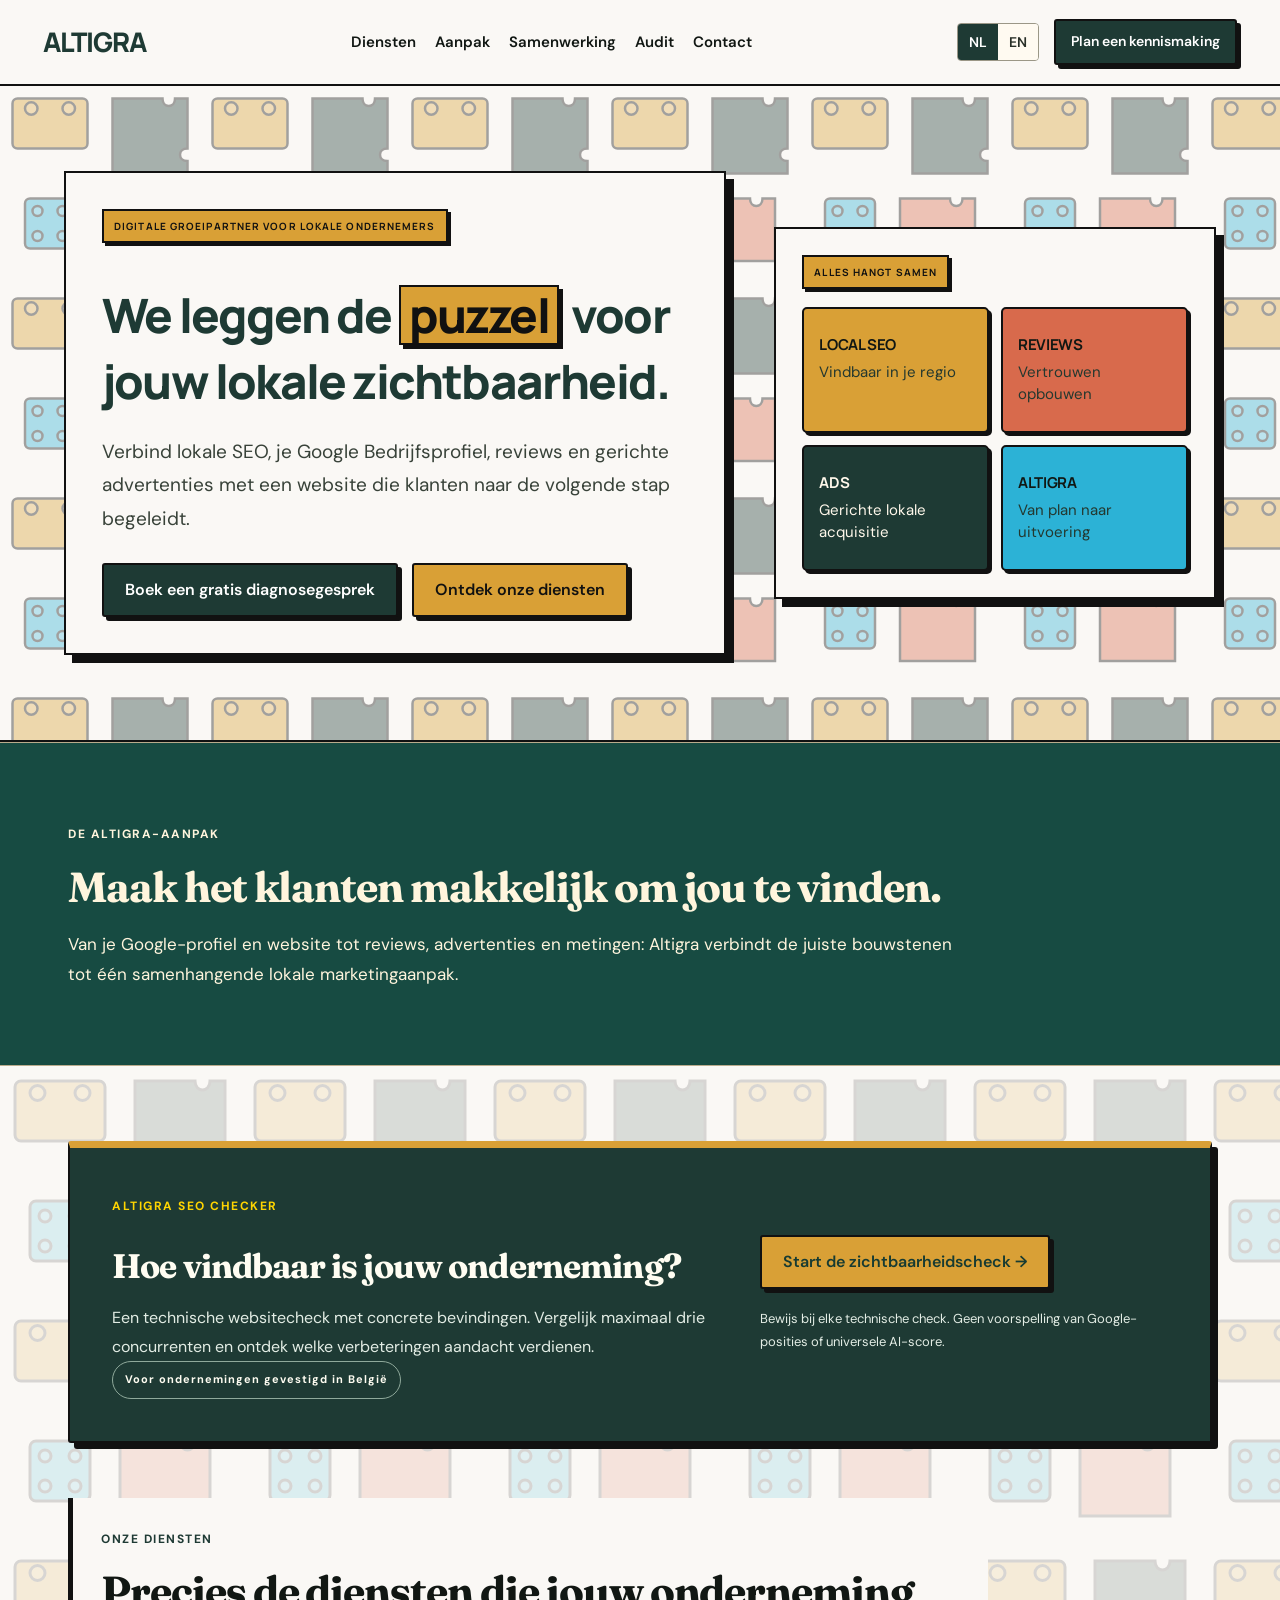
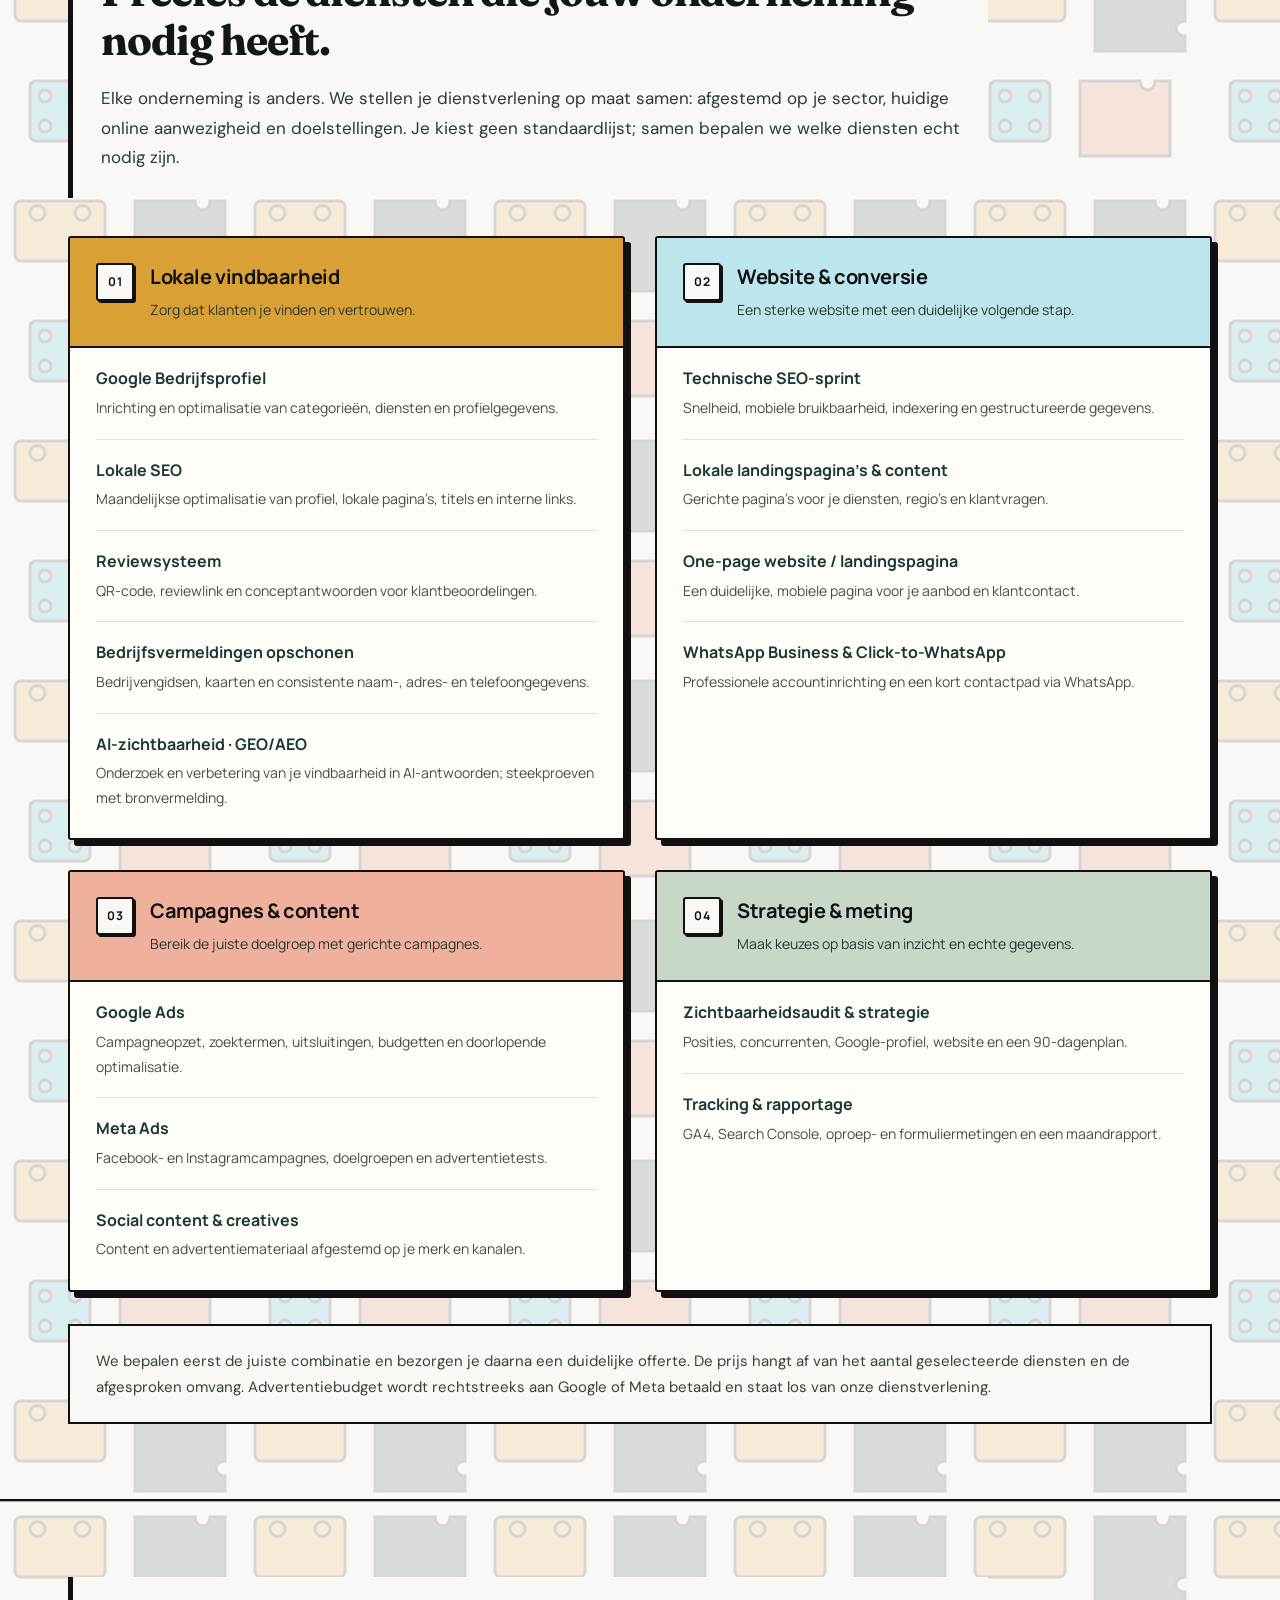
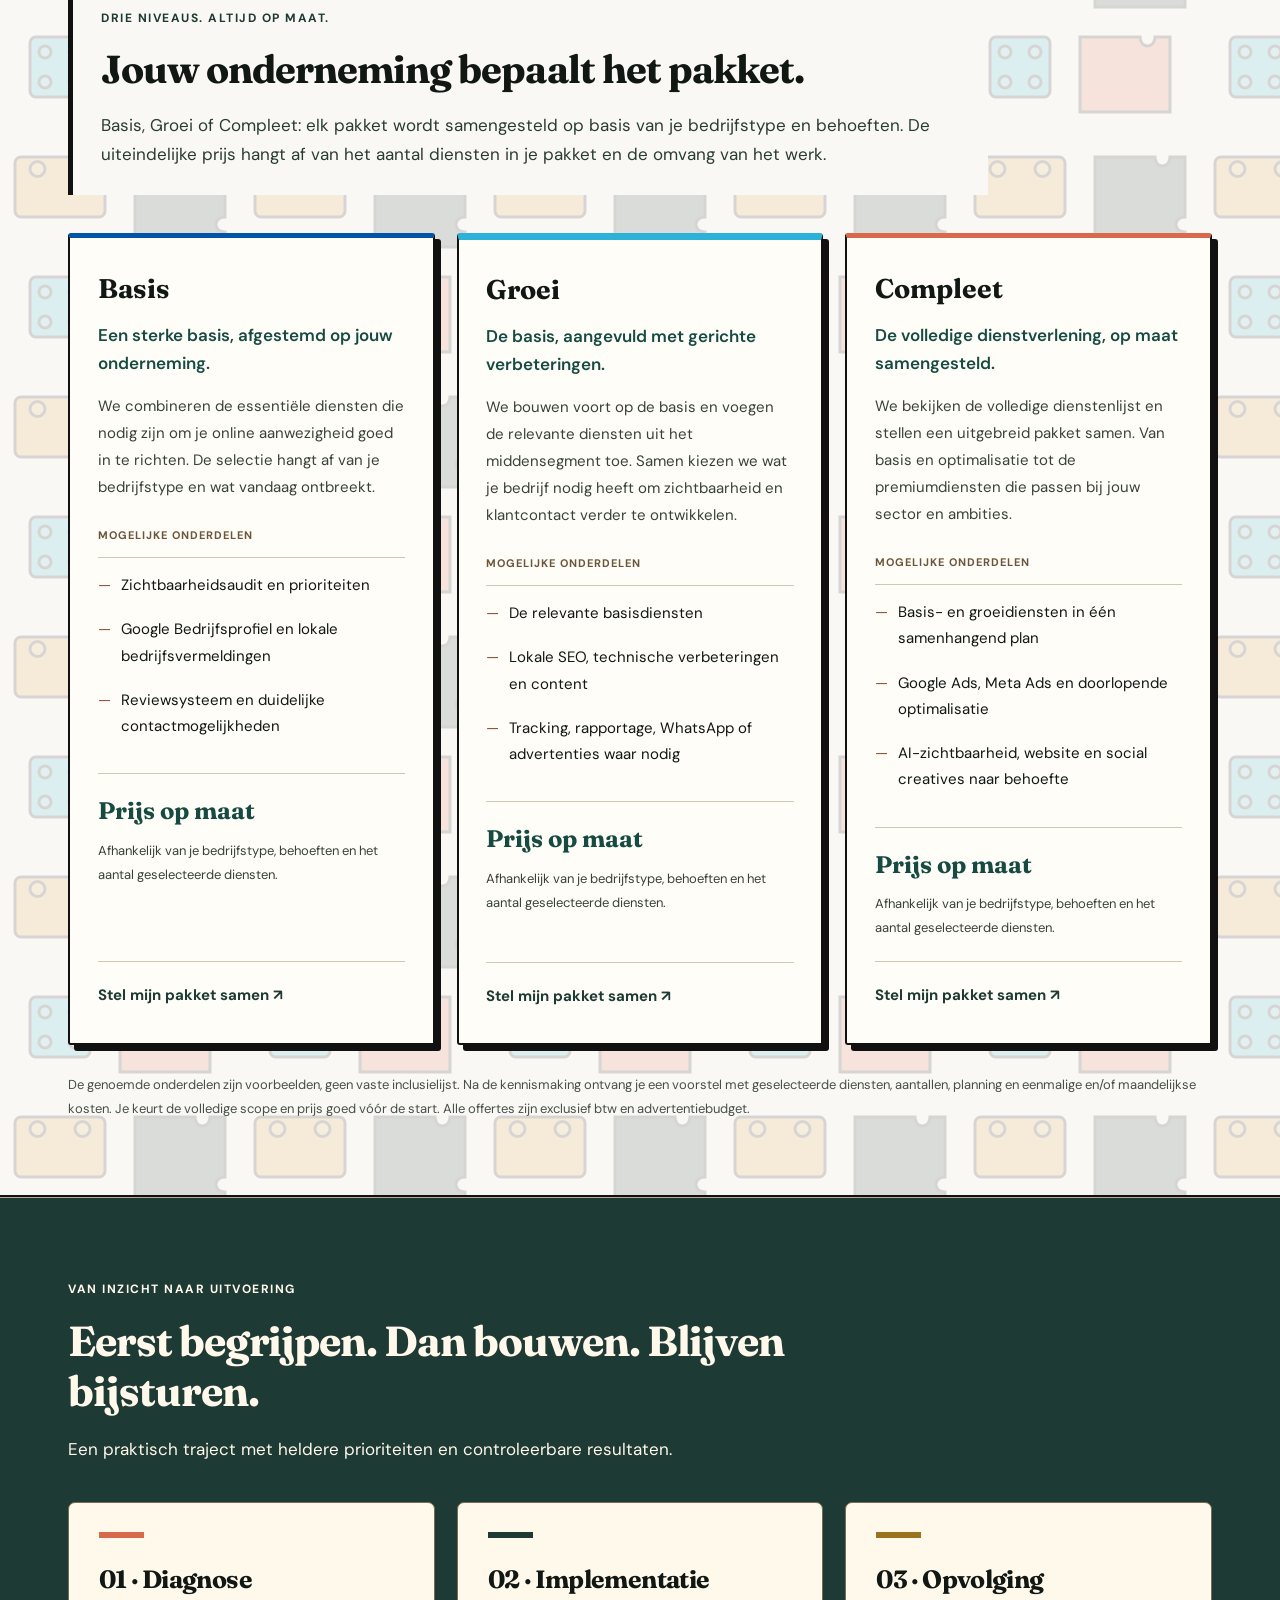
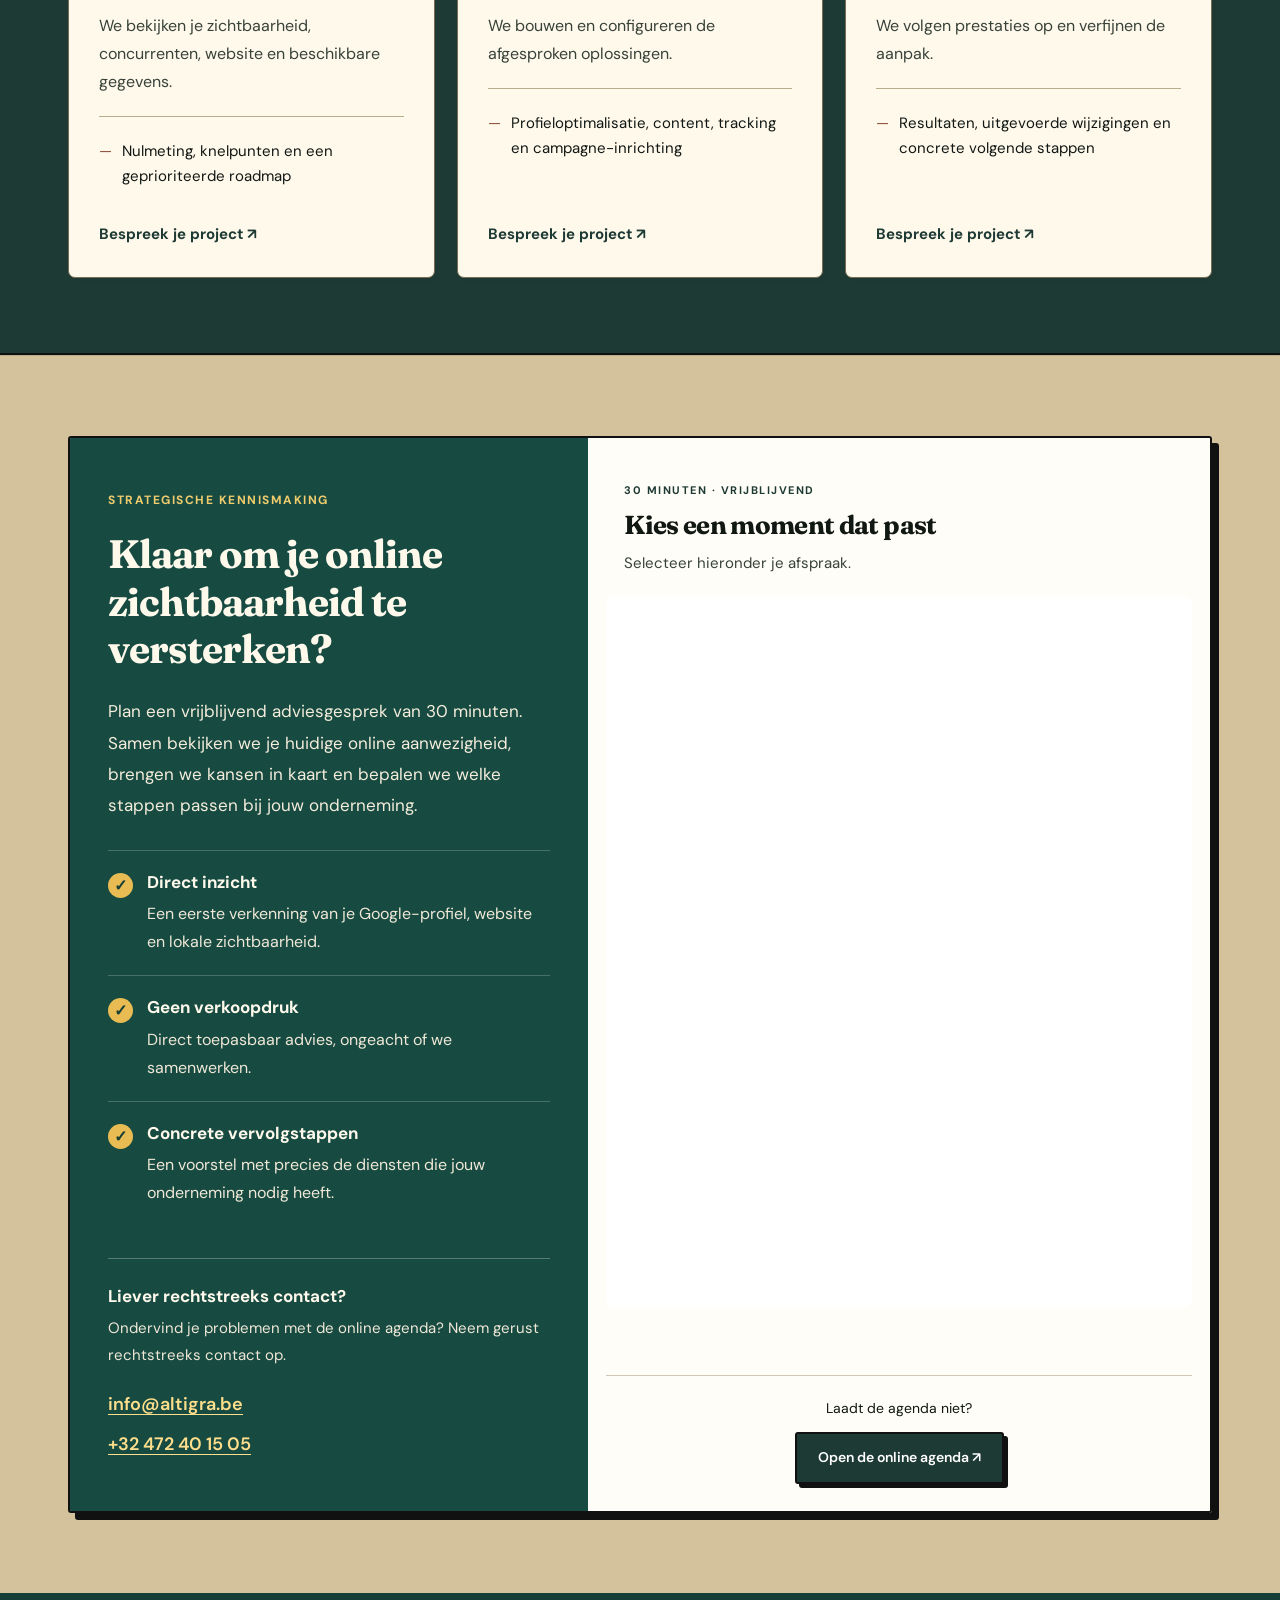
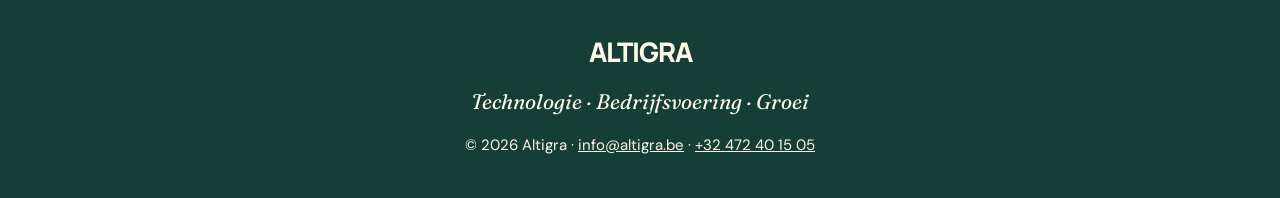
==== commit 3d96a7d5: "Publish outlined puzzle design and synchronise altigra.be with current checker" ====
--- a/index.html
+++ b/index.html
@@ -1,100 +1,143 @@
-<!DOCTYPE html>
-<html lang="nl" data-lang="nl">
-<head>
-<meta charset="UTF-8">
-<meta name="viewport" content="width=device-width, initial-scale=1, viewport-fit=cover">
-<title>Altigra — Technologie · Bedrijfsvoering · Groei</title>
-<link rel="icon" href="data:image/svg+xml,%3Csvg xmlns=%27http://www.w3.org/2000/svg%27 viewBox=%270 0 100 100%27%3E%3Ctext y=%27.9em%27 font-size=%2790%27%3E%F0%9F%A7%A9%3C/text%3E%3C/svg%3E">
-<meta name="description" content="Altigra: lokale SEO, Google Bedrijfsprofiel, reviews, Google Ads en Meta Ads. Ontdek onze diensten en pakketten op maat.">
-<link rel="preconnect" href="https://fonts.googleapis.com">
-<link rel="preconnect" href="https://fonts.gstatic.com" crossorigin>
-<link href="https://fonts.googleapis.com/css2?family=Chakra+Petch:wght@700&family=Space+Mono:wght@400;700&family=Fraunces:ital,opsz,wght@0,9..144,700;1,9..144,400&display=swap" rel="stylesheet">
-<style>
-:root{color-scheme:light;--bg:#f4eee2;--card:#fffaf1;--text:#292f28;--ink:#292f28;--forest:#304b3c;--mustard:#d4b363;--terra:#ad6246;--pink:#c58d8b;--cyan:#7eaaa3;--violet:#9c8aa6;--bd:#d1c7b5}
-*{box-sizing:border-box;margin:0;padding:0}html{scroll-behavior:smooth;scroll-padding-top:150px}body{background:var(--bg);color:var(--text);font:400 17px/1.75 'DM Sans',Arial,sans-serif;overflow-wrap:break-word}html[data-lang="nl"] .en,html[data-lang="en"] .nl{display:none!important}a{color:inherit}h1,h2,h3{font-family:'Fraunces',Georgia,serif;line-height:1.18;font-weight:700;letter-spacing:-.025em}h1{font-size:clamp(38px,5.3vw,66px)}h2{font-size:clamp(29px,3.6vw,42px)}h3{font-size:25px}.wrap{max-width:1200px;margin:auto;padding:0 28px}header{position:sticky;top:0;z-index:100;background:#f4eee2;border-bottom:1px solid var(--bd)}.nav{max-width:1250px;margin:auto;display:flex;align-items:center;justify-content:space-between;gap:18px;padding:19px 28px;flex-wrap:wrap}.logo{font:800 27px 'Manrope',Arial,sans-serif;letter-spacing:-1px;text-decoration:none;text-transform:uppercase;color:var(--forest)}nav{display:flex;gap:19px;font-size:15px;font-weight:600;align-items:center}nav a{text-decoration:none;padding:8px 0}nav a:hover{text-decoration:underline}.right{display:flex;align-items:center;gap:15px}.lang{display:flex;border:1px solid #9b9787;border-radius:4px;overflow:hidden}.lang button{font:600 14px 'DM Sans',sans-serif;padding:9px 11px;border:0;background:#fffaf1;color:#292f28;cursor:pointer}.lang button[aria-pressed="true"]{background:var(--forest);color:#fff}.btn{display:inline-block;font:600 16px/1.4 'DM Sans',sans-serif;padding:14px 21px;text-decoration:none;border:1px solid var(--forest);border-radius:4px;cursor:pointer}.btn.f,.btn.t{background:var(--forest);color:white}.btn.m{background:#fffaf1;color:var(--forest)}.btn.sm{font-size:14px;padding:11px 15px}.btns{display:flex;gap:14px;flex-wrap:wrap}.hero{display:grid;grid-template-columns:1.2fr .8fr;gap:55px;align-items:center;padding-top:85px;padding-bottom:85px;position:relative;isolation:isolate;background:linear-gradient(120deg,#f4eee2,#e9dfca)}.hero>div{position:relative;z-index:1;min-width:0}.tag{display:inline-block;font:700 12px/1.6 'DM Sans',sans-serif;letter-spacing:1.5px;text-transform:uppercase;color:var(--forest);margin-bottom:18px}.hero h1{margin-bottom:24px}.hero h1 span{color:var(--forest)}.hero p.lead{font-size:19px;line-height:1.75;margin-bottom:28px;max-width:600px;color:#384239}.pbox{padding:18px;border:1px solid #c8bda8;background:#fffaf1;border-radius:8px;box-shadow:0 8px 25px #304b3c0a}.pgrid{display:grid;grid-template-columns:1fr 1fr;gap:12px}.pc{padding:25px 15px;border:1px solid #596a4630;border-radius:5px}.pc h3{font:700 17px/1.4 'Manrope',sans-serif;margin-bottom:6px}.pc p{font-size:15px;line-height:1.5;color:#303b31}.pc.m{background:#e5ce96}.pc.t{background:#dfb8a4}.pc.f{background:#cad2b3}.pc.c{background:#bfd3cc}.marq{display:none}section{padding:75px 0;border-top:1px solid var(--bd);position:relative;overflow:hidden;isolation:isolate}section>.wrap{position:relative;z-index:1}#services{background:#eee7d7}#process{background:#dfe6dc}#plans{background:#eee0cd}#start{background:#e7e2d9}#book{background:#ddd4bd}.sh{max-width:820px;margin-bottom:38px}.sh h2{margin-bottom:18px}.sh p{color:#384239;line-height:1.75}.grid3{display:grid;grid-template-columns:repeat(3,minmax(0,1fr));gap:22px}.card,.step,.panel{min-width:0;background:#fffaf1;border:1px solid #cbbfa9;border-radius:7px;padding:30px}.card{display:flex;flex-direction:column;justify-content:space-between}.card h3{margin-bottom:17px}.card p{font-size:16px;line-height:1.75;color:#384239;margin-bottom:20px}.num{width:36px;height:36px;border:1px solid #a99b78;border-radius:50%;background:#e9d9b1;color:#304b3c;font:700 13px/34px 'DM Sans',sans-serif;text-align:center;margin-bottom:25px}.card ul{list-style:none;border-top:1px solid var(--bd);padding-top:14px}.card li{font-size:15px;line-height:1.7;padding:8px 0;display:flex;gap:10px}.card li:before{content:"—";color:#8d5038;flex-shrink:0}.service-link{display:block;font-weight:700;font-size:15px;text-decoration:none;color:var(--forest);margin-top:23px}.step h3{margin-bottom:15px}.step p{font-size:16px;line-height:1.75;color:#384239}.step b{color:#8d5038}.price{font:700 37px/1.5 'Fraunces',Georgia,serif;margin:14px 0}.price small{font:400 15px 'DM Sans',sans-serif}.fine{font-size:15px;line-height:1.75;max-width:850px;margin-top:28px;color:#384239}.bk{display:grid;grid-template-columns:1fr 1fr;gap:25px;align-items:start}.panel h2{margin-bottom:18px;font-size:31px}.panel>p{font-size:16px;line-height:1.75;margin-bottom:22px}.ci{list-style:none;margin:15px 0 25px}.ci li{padding:17px 0;border-top:1px solid var(--bd);font-size:16px;line-height:1.75}.ci small{display:block;font-size:13px;font-weight:700;letter-spacing:.5px;text-transform:uppercase;color:#75422d;margin-bottom:7px}.ci a{font-weight:600}.ps{font:italic 22px/1.6 'Fraunces',Georgia,serif;border-left:3px solid #ad6246;padding-left:15px}.cal{width:100%;min-width:0;max-width:100%;height:650px;border:1px solid var(--bd);border-radius:5px;background:#fff}.note{font-size:14px;line-height:1.7;margin-top:15px}.pz{position:absolute;aspect-ratio:1;fill:var(--c);stroke:#455848;stroke-width:1.1;pointer-events:none;z-index:-1;opacity:.65;transform:rotate(var(--r,0deg))}.hero>.pz{z-index:-1}.pz use{pointer-events:none}footer{background:#304b3c;color:#fff8e9;padding:40px 0;text-align:center;font-size:15px}footer .logo{color:#fff8e9}footer .tg{font:italic 21px 'Fraunces',Georgia,serif;margin:18px 0}a:focus-visible,button:focus-visible{outline:3px solid #ad6246;outline-offset:4px}
-@media(max-width:1000px){.right .btn{display:none}.hero{gap:30px}.grid3{gap:16px}.card{padding:24px}}
-@media(max-width:760px){html{scroll-padding-top:145px}.wrap{padding:0 22px}.nav{padding:13px 20px;gap:8px}.logo{font-size:25px}nav{order:3;width:100%;display:flex;flex-wrap:wrap;gap:4px 15px;font-size:14px}nav a{min-height:40px;padding:8px 0}.lang button{padding:9px 11px}.hero{grid-template-columns:1fr;padding:45px 22px 50px;gap:32px}.hero h1{font-size:40px;line-height:1.18;letter-spacing:-1px}.hero p.lead{font-size:17px;line-height:1.8}.tag{font-size:11px;letter-spacing:1px}.btns{display:grid;grid-template-columns:1fr;gap:12px}.btns .btn{text-align:center;min-height:48px}.pbox{padding:14px}.pc{padding:20px 14px}.pc h3{font-size:16px}.pc p{font-size:14px}.grid3,.bk{grid-template-columns:1fr;gap:20px}section{padding:48px 0}h2{font-size:30px;line-height:1.25}h3{font-size:25px;line-height:1.3}.sh{margin-bottom:28px}.sh p,.card p,.step p,.panel>p,.ci li{font-size:17px;line-height:1.8}.card,.step,.panel{padding:25px 22px}.card li{font-size:16px;line-height:1.75}.fine,.service-link{font-size:16px;line-height:1.75}.panel h2{font-size:29px;line-height:1.3}.price{font-size:36px}.pz{display:none}.cal{height:700px}.note{font-size:15px}footer{font-size:15px}.hero h1 br{display:block}}
-@media(max-width:360px){.hero h1{font-size:35px}.wrap{padding:0 18px}.hero{padding-left:18px;padding-right:18px}.card,.panel,.step{padding:22px 18px}nav{gap:3px 12px}}
-@media(prefers-reduced-motion:reduce){html{scroll-behavior:auto}}
-
-/* Sharper heritage colours, with opaque surfaces protecting all text. */
-:root{--forest:#174b42;--mustard:#d7a423;--terra:#b8472d;--pink:#ba4f58;--cyan:#287b80;--violet:#655079;--bd:#baab8c}
-body{background:#f3ead8}.hero{background:#f3ead8;overflow:hidden}.hero h1{font-size:clamp(36px,4.5vw,57px)}.hero .pbox{border:2px solid #174b42;background:#fff9ea;box-shadow:9px 9px 0 #d7a423}.pc{border:1px solid #514d39}.pc.m{background:#ecc355}.pc.t{background:#db8866}.pc.f{background:#a6b98e}.pc.c{background:#78aaa5}.pc h3{font-size:15px}.pc p{color:#24382f}#value{background:#174b42;color:#fff5dd}#value .tag,#value p{color:#fff5dd}#value .sh{max-width:900px;margin:0}#value .grid3{display:none}#services{background:#e8bf54}#start{background:#d7ddd0}#plans{background:#d27b58}#process{background:#d7c6df}#book{background:#c6d8cf}.card,.panel{background:#fff9ec;border:1px solid #776d55;box-shadow:4px 5px 0 #24382f14}.card{position:relative}.card:before{content:"";display:block;width:45px;height:6px;background:var(--terra);margin-bottom:22px}.card:nth-child(2):before{background:var(--forest)}.card:nth-child(3):before{background:#9b7320}.price{font-size:29px;line-height:1.4}.price small{display:block;font-size:12px;margin-top:7px}.fine{background:#fff9ec;padding:20px;border-left:4px solid #174b42;max-width:none}.sh{max-width:900px}.sh p{color:#293c32}.card h3{font-size:25px}.brick-decor,.puzzle-decor{position:absolute;pointer-events:none;z-index:0;opacity:.6}.brick-decor{width:112px;height:64px;border:2px solid #24382f;background:var(--piece,#b8472d);border-radius:5px;transform:rotate(-14deg);background-image:radial-gradient(ellipse at center,#ffffff45 0 28%,#24382f90 30% 35%,transparent 38%);background-size:34px 29px;box-shadow:4px 5px 0 #24382f45}.puzzle-decor{width:125px;fill:var(--piece,#174b42);stroke:#24382f;stroke-width:1.5;transform:rotate(17deg)}section>.wrap,.hero>div{z-index:1;position:relative}section .brick-decor{right:-30px;top:18px}section .puzzle-decor{left:-47px;bottom:22px}.hero>.brick-decor{right:8px;top:12px}.hero>.puzzle-decor{left:48%;bottom:-35px}#value .brick-decor{--piece:#d7a423}#plans .puzzle-decor{--piece:#174b42}#start .brick-decor{--piece:#287b80}footer{background:#153e37}
-@media(max-width:760px){.hero h1{font-size:38px}.card h3{font-size:26px}.price{font-size:31px}.brick-decor{width:74px;height:43px;background-size:23px 20px;opacity:.4}.puzzle-decor{width:90px;opacity:.35}section .brick-decor{right:-23px;top:7px}section .puzzle-decor{left:-45px;bottom:5px}.hero>.puzzle-decor{left:auto;right:-40px;bottom:8px}.hero>.brick-decor{top:4px;right:-24px}.hero .pbox{box-shadow:5px 5px 0 #d7a423}.fine{font-size:15px}.pc h3{font-size:14px}.pc p{font-size:14px}}
-
-/* Strategic introduction: one connected card, with a dedicated booking surface. */
-#book{background:#d4c29c;padding:80px 0}.consult-split{display:grid;grid-template-columns:minmax(0,5fr) minmax(0,6fr);border:1px solid #174b42;border-radius:14px;overflow:hidden;box-shadow:10px 10px 0 #174b421a;align-items:stretch}.consult-copy{background:#174b42;color:#fff9ec;padding:46px 38px}.consult-copy .tag{color:#f1cc6c;margin-bottom:20px}.consult-copy h2{font-size:clamp(30px,3.1vw,40px);line-height:1.2;margin-bottom:23px}.consult-intro{font-size:17px;line-height:1.85;color:#f5eddb}.consult-benefits{list-style:none;margin:28px 0 32px}.consult-benefits li{display:flex;gap:14px;padding:19px 0;border-top:1px solid #ffffff35}.consult-check{flex-shrink:0;width:25px;height:25px;background:#e8bc52;color:#163e35;border-radius:50%;font:700 16px/25px Arial;text-align:center;margin-top:3px}.consult-benefits h3,.consult-direct h3{font:700 17px/1.5 'DM Sans',sans-serif;letter-spacing:0;margin:0 0 5px;color:#fff9ec}.consult-benefits p{font-size:16px;line-height:1.75;color:#f0e8d7}.consult-direct{border-top:1px solid #ffffff45;padding-top:25px}.consult-direct p{font-size:15px;line-height:1.8;color:#f0e8d7;margin-bottom:15px}.consult-direct a{display:block;width:fit-content;color:#ffdf8b;font-size:18px;font-weight:600;line-height:1.8;text-underline-offset:4px;padding:4px 0}.consult-calendar{min-width:0;background:#fffdf7;padding:30px 18px 24px;display:flex;flex-direction:column}.consult-calendar-head{padding:6px 18px 20px}.consult-calendar-head .tag{font-size:11px;margin-bottom:10px}.consult-calendar-head h3{font-size:26px;margin:0 0 10px}.consult-calendar-head p{font-size:15px;color:#384239}.consult-calendar .cal{height:710px;min-height:710px;border:0;border-radius:8px;background:white}.consult-calendar-foot{padding:20px 16px 3px;text-align:center;border-top:1px solid #d1c7b5;margin-top:auto}.consult-calendar-foot p{font-size:14px;margin-bottom:12px}.consult-calendar-foot .btn{font-size:14px}.consult-copy a:focus-visible{outline-color:#f1cc6c}
-@media(max-width:900px){.consult-split{grid-template-columns:1fr}.consult-copy{padding:36px 30px}.consult-calendar{padding:26px 14px}.consult-calendar .cal{height:730px;min-height:730px}}
-@media(max-width:760px){#book{padding:48px 0}.consult-copy{padding:30px 23px}.consult-copy h2{font-size:31px}.consult-intro{font-size:17px;line-height:1.8}.consult-benefits p{font-size:16px}.consult-direct a{font-size:17px;min-height:44px}.consult-calendar{padding:24px 0 20px}.consult-calendar-head{padding:3px 22px 18px}.consult-calendar-head h3{font-size:26px}.consult-split{box-shadow:5px 5px 0 #174b421a;border-radius:10px}.consult-calendar .cal{height:780px;min-height:780px}.consult-calendar-foot{margin:0 18px;padding:20px 0 0}.consult-calendar-foot .btn{display:block}.consult-check{width:24px;height:24px;line-height:24px}.consult-benefits li{gap:11px}}
-
-/* Resolution-independent isometric bricks; text remains on opaque foreground panels. */
-.brick-decor{width:180px;height:auto;aspect-ratio:260/210;background:none;border:0;border-radius:0;box-shadow:none;opacity:.94;color:#b8472d;transform:rotate(-13deg);filter:drop-shadow(0 12px 7px #173f3230)}section .brick-decor{right:-48px;top:0}.hero>.brick-decor{right:12px;top:-7px;width:160px}#value .brick-decor{color:#d7a423}#services .brick-decor{color:#b8472d}#start .brick-decor{color:#287b80}#plans .brick-decor{color:#174b42}#process .brick-decor{color:#a57521}#book .brick-decor{color:#655079}.puzzle-decor{filter:drop-shadow(3px 5px 0 #173f3228);opacity:.73}
-@media(max-width:760px){.brick-decor{width:105px;opacity:.88;filter:drop-shadow(0 5px 3px #173f3228)}section .brick-decor{right:-35px;top:-9px}.hero>.brick-decor{width:105px;right:-24px;top:-20px}}
-
-.card{padding-top:62px}.card:before{position:absolute;top:29px;left:30px;margin:0}.catalogue{display:grid;gap:12px}.catalogue-item{display:grid;grid-template-columns:92px minmax(0,1fr) minmax(200px,.55fr);gap:24px;align-items:center;background:#fff9ec;border:1px solid #776d55;border-radius:7px;padding:23px 25px;border-left:5px solid #a53d30}.catalogue-item.addon{border-left-color:#ac650d}.catalogue-item.premium{border-left-color:#235644}.catalogue-meta{display:flex;flex-direction:column;gap:6px}.service-id{font:700 18px 'Manrope',Arial,sans-serif}.level{font-size:12px;font-weight:700;text-transform:uppercase;letter-spacing:.5px}.catalogue-item h3{font-size:23px;margin-bottom:7px}.catalogue-item p{font-size:15px;line-height:1.7;color:#384239}.catalogue-price strong{display:block;font-size:16px;line-height:1.65}.catalogue-price small{display:block;font-size:13px;margin-top:6px;color:#384239}.sector-grid{display:grid;grid-template-columns:repeat(3,minmax(0,1fr));gap:22px}.sector-price{font-weight:700;font-size:19px;line-height:1.6;border-top:1px solid #baab8c;padding-top:17px}.sector .tag{font-size:10px}.sector.addon:before{background:#ac650d}.sector.premium:before{background:#235644}#plans .price{font-size:29px}.catalogue-item .level{color:#76372c}.catalogue-item.addon .level{color:#82500d}.catalogue-item.premium .level{color:#235644}
-@media(max-width:900px){.sector-grid{grid-template-columns:repeat(2,minmax(0,1fr))}.catalogue-item{grid-template-columns:70px minmax(0,1fr);gap:15px}.catalogue-price{grid-column:2}}
-@media(max-width:760px){.sector-grid{grid-template-columns:1fr}.catalogue-item{display:block;padding:22px 20px}.catalogue-meta{flex-direction:row;align-items:center;gap:13px;margin-bottom:13px}.catalogue-item h3{font-size:25px;line-height:1.3}.catalogue-item p{font-size:16px;line-height:1.8}.catalogue-price{border-top:1px solid #d1c7b5;margin-top:17px;padding-top:14px}.catalogue-price strong{font-size:17px}.catalogue-price small{font-size:14px}.sector-price{font-size:19px}}
-
-/* A quieter hierarchy: three offers first, supporting detail on demand. */
-#services{background:#f3ead8}#plans{background:#eee6d5}#start{background:#e2e8df;padding:48px 0}.expertise-row{display:grid;grid-template-columns:repeat(3,minmax(0,1fr));gap:36px;margin:35px 0}.expertise-row article{padding:25px 0;border-top:2px solid #b89b51}.expertise-number{font-size:12px;font-weight:700;letter-spacing:2px;color:#7c5436;display:block;margin-bottom:14px}.expertise-row h3{font-size:25px;margin-bottom:12px}.expertise-row p{font-size:16px;color:#384239;line-height:1.8}.quiet-details{border-top:1px solid #b9b09b;margin-top:30px;padding-top:18px}.quiet-details>summary{cursor:pointer;font-size:16px;font-weight:600;color:#174b42;padding:10px 0;list-style-position:outside;margin-left:20px}.quiet-details[open]>summary{margin-bottom:25px}.quiet-details .catalogue{margin-top:18px}.quiet-details .catalogue-item{background:#fffaf0;border:0;border-bottom:1px solid #d1c7b5;border-radius:0;padding:20px 15px}.quiet-details .service-id{font-size:13px}.quiet-details .catalogue-item h3{font-size:20px}.quiet-details .level{font-size:10px}#plans .sh{max-width:780px}#plans .sh h2{font-size:39px}.plan-card{border:1px solid #b6ac96;box-shadow:none;border-radius:8px;padding:35px 28px;background:#fffaf0}.plan-card:before{display:none}.plan-card:nth-child(2){border:2px solid #174b42;background:#fffdf6;padding:34px 27px}.plan-card h3{font-size:27px;letter-spacing:0;margin-bottom:16px}.plan-card .price{font-size:32px!important;line-height:1.45;margin:10px 0 17px}.plan-card p{font-size:15px;line-height:1.8;min-height:108px}.plan-card ul{border-top:1px solid #d1c7b5}.plan-card li{font-size:15px;line-height:1.75;padding:9px 0}.plan-details{margin-top:22px}.plan-details>summary{font-size:14px;color:#174b42;cursor:pointer;font-weight:600;padding:8px 0}.plan-details ul{margin-top:12px}.plan-details li{font-size:14px}.plan-card .service-link{border-top:1px solid #d1c7b5;padding-top:20px;margin-top:28px;font-size:15px}.sector-intro h2{font-size:30px;margin-bottom:15px}.sector-intro>div>p{font-size:16px;color:#384239}.sector-grid .card{background:#f8f8ee;box-shadow:none}.sector-grid .tag{color:#384239}#plans>.brick-decor{width:125px;opacity:.65;right:-32px}#plans .fine{background:none;border:0;padding:0;font-size:13px;line-height:1.8;color:#465045;margin-top:28px}.sector-grid{margin-top:25px}
-@media(max-width:760px){.expertise-row{grid-template-columns:1fr;gap:4px;margin:25px 0}.expertise-row article{padding:23px 0}.expertise-row h3{font-size:26px}.expertise-row p{font-size:17px}#plans .sh h2{font-size:31px}.plan-card,.plan-card:nth-child(2){padding:28px 23px}.plan-card p{min-height:0;font-size:17px}.plan-card li{font-size:16px}.plan-card .price{font-size:31px!important}.plan-details>summary{font-size:16px}.plan-details li{font-size:15px}.quiet-details>summary{font-size:16px;line-height:1.7}.quiet-details .catalogue-item{padding:22px 12px}.quiet-details .catalogue-item h3{font-size:23px}#plans .fine{font-size:14px}.sector-intro h2{font-size:29px}}
-
-.catalogue{display:grid;grid-template-columns:repeat(2,minmax(0,1fr));gap:0 32px}.catalogue-item{grid-template-columns:1fr;gap:8px;background:transparent;border:0;border-top:1px solid #c3b79e;border-radius:0;padding:24px 0;align-items:start}.catalogue-item.addon,.catalogue-item.premium{border-left:0}.catalogue-meta{display:block}.catalogue-item h3{font-size:23px}.catalogue-item p{font-size:16px;line-height:1.8}.catalogue .level{font-size:10px;letter-spacing:1.3px}.plan-card p{min-height:0}.plan-card .package-tagline{font-weight:600;font-size:17px;line-height:1.65;margin-bottom:16px;color:#174b42}.package-examples{display:block;font-size:11px;font-weight:700;text-transform:uppercase;letter-spacing:1px;margin:25px 0 12px;color:#6c563a}.tailored-price{border-top:1px solid #d1c7b5;margin-top:25px;padding-top:20px}.tailored-price strong{font:700 24px/1.4 'Fraunces',Georgia,serif;color:#174b42}.tailored-price p{font-size:13px;line-height:1.8;margin:10px 0 0}.plan-card ul{padding-top:5px}.plan-card .service-link{margin-top:22px}.catalogue-item .level{color:#384239!important}
-@media(max-width:760px){.catalogue{grid-template-columns:1fr;gap:0}.catalogue-item{padding:23px 0}.catalogue-item h3{font-size:24px}.catalogue-item p{font-size:17px}.plan-card .package-tagline{font-size:18px}.tailored-price p{font-size:15px}.plan-card li{font-size:16px}.package-examples{font-size:11px}}
-</style>
-<link href="https://fonts.googleapis.com/css2?family=DM+Sans:wght@400;500;600;700&family=Manrope:wght@400;500;600;700;800&display=swap" rel="stylesheet">
-</head>
-<body><svg width="0" height="0" style="position:absolute" aria-hidden="true"><defs><linearGradient id="brick-top" x1="0" y1="0" x2="1" y2="1"><stop stop-color="white" stop-opacity=".27"/><stop offset="1" stop-color="white" stop-opacity="0"/></linearGradient><linearGradient id="stud-shine" x1="0" y1="0" x2="0" y2="1"><stop stop-color="white" stop-opacity=".55"/><stop offset="1" stop-color="white" stop-opacity=".08"/></linearGradient><symbol id="brick-3d" viewBox="0 0 260 210"><path d="M22 91 117 40 239 100 145 153Z" fill="currentColor"/><path d="M22 91 117 40 239 100 145 153Z" fill="url(#brick-top)"/><path d="M22 91 145 153 145 188 22 126Z" fill="currentColor"/><path d="M22 91 145 153 145 188 22 126Z" fill="#071e20" opacity=".23"/><path d="M145 153 239 100 239 135 145 188Z" fill="currentColor"/><path d="M145 153 239 100 239 135 145 188Z" fill="#071e20" opacity=".42"/><path d="M23 92 145 154 238 101" fill="none" stroke="white" stroke-opacity=".25" stroke-width="1.7"/><path d="M60 73v10a16 8 0 0 0 32 0v-10" fill="currentColor"/><path d="M60 73v10a16 8 0 0 0 32 0v-10" fill="#102e2a" opacity=".25"/><ellipse cx="76" cy="73" rx="16" ry="8" fill="currentColor"/><ellipse cx="76" cy="73" rx="16" ry="8" fill="url(#stud-shine)"/><path d="M63 71q10 -7 23 0" fill="none" stroke="white" stroke-opacity=".42" stroke-width="1.3"/><path d="M96 91v10a16 8 0 0 0 32 0v-10" fill="currentColor"/><path d="M96 91v10a16 8 0 0 0 32 0v-10" fill="#102e2a" opacity=".25"/><ellipse cx="112" cy="91" rx="16" ry="8" fill="currentColor"/><ellipse cx="112" cy="91" rx="16" ry="8" fill="url(#stud-shine)"/><path d="M99 89q10 -7 23 0" fill="none" stroke="white" stroke-opacity=".42" stroke-width="1.3"/><path d="M132 109v10a16 8 0 0 0 32 0v-10" fill="currentColor"/><path d="M132 109v10a16 8 0 0 0 32 0v-10" fill="#102e2a" opacity=".25"/><ellipse cx="148" cy="109" rx="16" ry="8" fill="currentColor"/><ellipse cx="148" cy="109" rx="16" ry="8" fill="url(#stud-shine)"/><path d="M135 107q10 -7 23 0" fill="none" stroke="white" stroke-opacity=".42" stroke-width="1.3"/><path d="M95 54v10a16 8 0 0 0 32 0v-10" fill="currentColor"/><path d="M95 54v10a16 8 0 0 0 32 0v-10" fill="#102e2a" opacity=".25"/><ellipse cx="111" cy="54" rx="16" ry="8" fill="currentColor"/><ellipse cx="111" cy="54" rx="16" ry="8" fill="url(#stud-shine)"/><path d="M98 52q10 -7 23 0" fill="none" stroke="white" stroke-opacity=".42" stroke-width="1.3"/><path d="M131 72v10a16 8 0 0 0 32 0v-10" fill="currentColor"/><path d="M131 72v10a16 8 0 0 0 32 0v-10" fill="#102e2a" opacity=".25"/><ellipse cx="147" cy="72" rx="16" ry="8" fill="currentColor"/><ellipse cx="147" cy="72" rx="16" ry="8" fill="url(#stud-shine)"/><path d="M134 70q10 -7 23 0" fill="none" stroke="white" stroke-opacity=".42" stroke-width="1.3"/><path d="M167 90v10a16 8 0 0 0 32 0v-10" fill="currentColor"/><path d="M167 90v10a16 8 0 0 0 32 0v-10" fill="#102e2a" opacity=".25"/><ellipse cx="183" cy="90" rx="16" ry="8" fill="currentColor"/><ellipse cx="183" cy="90" rx="16" ry="8" fill="url(#stud-shine)"/><path d="M170 88q10 -7 23 0" fill="none" stroke="white" stroke-opacity=".42" stroke-width="1.3"/></symbol></defs></svg>
-<svg width="0" height="0" style="position:absolute" aria-hidden="true"><symbol id="pz" viewBox="-12 -12 124 124"><path d="M10 10H40a12 12 0 1 1 20 0H90V40a12 12 0 1 0 0 20V90H60a12 12 0 1 1-20 0H10V60a12 12 0 1 0 0-20V10Z"/></symbol></svg>
-<header>
-  <div class="nav">
-   <a class="logo" href="#top">Altigra</a>
-   <nav>
-    <a href="#services"><span class="nl">Diensten</span><span class="en">Services</span></a>
-    <a href="#process"><span class="nl">Aanpak</span><span class="en">Approach</span></a>
-    <a href="#plans"><span class="nl">Samenwerking</span><span class="en">Engagements</span></a>
-    <a href="https://chic-valkyrie-8d6925.netlify.app/visibility-check.html"><span class="nl">Audit</span><span class="en">Audit</span></a>
-    <a href="#book">Contact</a>
-   </nav>
-   <div class="right">
-    <div class="lang" role="group" aria-label="Taal / Language">
-     <button type="button" data-set="nl" aria-pressed="true">NL</button>
-     <button type="button" data-set="en" aria-pressed="false">EN</button>
-    </div>
-    <a class="btn t sm" href="#book"><span class="nl">Plan een kennismaking</span><span class="en">Book an introduction</span></a>
-   </div>
-  </div>
-</header>
-
-<main id="top"><div class="wrap hero"><svg class="brick-decor" viewBox="0 0 260 210" aria-hidden="true" focusable="false"><use href="#brick-3d"/></svg><svg class="puzzle-decor" viewBox="-12 -12 124 124" aria-hidden="true"><use href="#pz"/></svg><div><span class="tag"><span class="nl">Lokale zichtbaarheid & digitale groei</span><span class="en">Local visibility & digital growth</span></span><h1><span class="nl">Sterker zichtbaar.<br>Gerichter groeien.</span><span class="en">Stronger visibility.<br>Focused growth.</span></h1><p class="lead"><span class="nl">Verbind lokale SEO, je Google Bedrijfsprofiel, reviews en gerichte advertenties met een website die klanten naar de volgende stap begeleidt.</span><span class="en">Connect local SEO, your Google Business Profile, reviews and targeted ads with a website that guides customers towards the next step.</span></p><div class="btns"><a class="btn f" href="#book"><span class="nl">Boek een gratis diagnosegesprek</span><span class="en">Book a free diagnostic call</span></a><a class="btn m" href="#services"><span class="nl">Ontdek onze diensten</span><span class="en">Explore services</span></a></div></div><div class="pbox"><span class="tag"><span class="nl">Alles hangt samen</span><span class="en">Connected by design</span></span><div class="pgrid"><div class="pc m"><h3>LOCAL SEO</h3><p><span class="nl">Vindbaar in je regio</span><span class="en">Visible in your area</span></p></div><div class="pc t"><h3>REVIEWS</h3><p><span class="nl">Vertrouwen opbouwen</span><span class="en">Build customer trust</span></p></div><div class="pc f"><h3>ADS</h3><p><span class="nl">Gerichte lokale acquisitie</span><span class="en">Focused local acquisition</span></p></div><div class="pc c"><h3>ALTIGRA</h3><p><span class="nl">Van plan naar uitvoering</span><span class="en">From roadmap to delivery</span></p></div></div></div></div><section id="value"><svg class="brick-decor" viewBox="0 0 260 210" aria-hidden="true"><use href="#brick-3d"/></svg><svg class="puzzle-decor" viewBox="-12 -12 124 124" aria-hidden="true"><use href="#pz"/></svg><div class="wrap"><div class="sh"><span class="tag"><span class="nl">De Altigra-aanpak</span><span class="en">The Altigra approach</span></span><h2><span class="nl">Maak het klanten makkelijk om jou te vinden.</span><span class="en">Make it easy for customers to find you.</span></h2><p><span class="nl">Van je Google-profiel en website tot reviews, advertenties en metingen: Altigra verbindt de juiste bouwstenen tot één samenhangende lokale marketingaanpak.</span><span class="en">From your Google profile and website to reviews, ads and measurement, Altigra connects the right building blocks into one coherent local marketing approach.</span></p></div></div></section><section id="services"><div class="wrap"><div class="sh"><span class="tag"><span class="nl">Onze diensten</span><span class="en">Our services</span></span><h2><span class="nl">Precies de diensten die jouw onderneming nodig heeft.</span><span class="en">Exactly the services your business needs.</span></h2><p><span class="nl">Elke onderneming is anders. We stellen je dienstverlening op maat samen: afgestemd op je sector, huidige online aanwezigheid en doelstellingen. Je kiest geen standaardlijst; samen bepalen we welke diensten echt nodig zijn.</span><span class="en">Every business is different. We tailor your services to your sector, current online presence and objectives. Together, we select the services your business actually needs.</span></p></div><div class="catalogue"><article class="catalogue-item core"><div class="catalogue-meta"><span class="level"><span class="nl">Kern</span><span class="en">Core</span></span></div><div><h3><span class="nl">Zichtbaarheidsaudit & strategie</span><span class="en">Visibility audit & strategy</span></h3><p><span class="nl">Posities, concurrenten, Google-profiel, website en een 90-dagenplan.</span><span class="en">Rankings, competitors, Google profile, website and a 90-day roadmap.</span></p></div></article><article class="catalogue-item core"><div class="catalogue-meta"><span class="level"><span class="nl">Kern</span><span class="en">Core</span></span></div><div><h3><span class="nl">Google Bedrijfsprofiel</span><span class="en">Google Business Profile</span></h3><p><span class="nl">Inrichting en optimalisatie van categorieën, diensten en profielgegevens.</span><span class="en">Setup and optimisation of categories, services and profile information.</span></p></div></article><article class="catalogue-item core"><div class="catalogue-meta"><span class="level"><span class="nl">Kern</span><span class="en">Core</span></span></div><div><h3><span class="nl">Lokale SEO</span><span class="en">Local SEO</span></h3><p><span class="nl">Maandelijkse optimalisatie van profiel, lokale pagina’s, titels en interne links.</span><span class="en">Monthly work on your profile, local pages, titles and internal links.</span></p></div></article><article class="catalogue-item core"><div class="catalogue-meta"><span class="level"><span class="nl">Kern</span><span class="en">Core</span></span></div><div><h3><span class="nl">Reviewsysteem</span><span class="en">Review system</span></h3><p><span class="nl">QR-code, reviewlink en conceptantwoorden voor klantbeoordelingen.</span><span class="en">QR code, review link and draft replies to customer reviews.</span></p></div></article><article class="catalogue-item addon"><div class="catalogue-meta"><span class="level"><span class="nl">Aanvullend</span><span class="en">Add-on</span></span></div><div><h3><span class="nl">Technische SEO-sprint</span><span class="en">Technical SEO sprint</span></h3><p><span class="nl">Snelheid, mobiele bruikbaarheid, indexering en gestructureerde gegevens.</span><span class="en">Speed, mobile usability, indexing and structured data.</span></p></div></article><article class="catalogue-item addon"><div class="catalogue-meta"><span class="level"><span class="nl">Aanvullend</span><span class="en">Add-on</span></span></div><div><h3><span class="nl">Lokale landingspagina’s & content</span><span class="en">Local landing pages & content</span></h3><p><span class="nl">Gerichte pagina’s voor je diensten, regio’s en klantvragen.</span><span class="en">Focused pages for your services, locations and customer questions.</span></p></div></article><article class="catalogue-item addon"><div class="catalogue-meta"><span class="level"><span class="nl">Aanvullend</span><span class="en">Add-on</span></span></div><div><h3><span class="nl">Bedrijfsvermeldingen opschonen</span><span class="en">Citations cleanup</span></h3><p><span class="nl">Bedrijvengidsen, kaarten en consistente naam-, adres- en telefoongegevens.</span><span class="en">Directories, maps and consistent business name, address and phone details.</span></p></div></article><article class="catalogue-item addon"><div class="catalogue-meta"><span class="level"><span class="nl">Aanvullend</span><span class="en">Add-on</span></span></div><div><h3><span class="nl">Google Ads</span><span class="en">Google Ads</span></h3><p><span class="nl">Campagneopzet, zoektermen, uitsluitingen, budgetten en doorlopende optimalisatie.</span><span class="en">Campaign setup, search terms, exclusions, budgets and ongoing optimisation.</span></p></div></article><article class="catalogue-item addon"><div class="catalogue-meta"><span class="level"><span class="nl">Aanvullend</span><span class="en">Add-on</span></span></div><div><h3><span class="nl">Meta Ads</span><span class="en">Meta Ads</span></h3><p><span class="nl">Facebook- en Instagramcampagnes, doelgroepen en advertentietests.</span><span class="en">Facebook and Instagram campaigns, audiences and ad testing.</span></p></div></article><article class="catalogue-item addon"><div class="catalogue-meta"><span class="level"><span class="nl">Aanvullend</span><span class="en">Add-on</span></span></div><div><h3><span class="nl">WhatsApp Business & Click-to-WhatsApp</span><span class="en">WhatsApp Business & Click-to-WhatsApp</span></h3><p><span class="nl">Professionele accountinrichting en een kort contactpad via WhatsApp.</span><span class="en">Business account setup and a direct customer contact path through WhatsApp.</span></p></div></article><article class="catalogue-item addon"><div class="catalogue-meta"><span class="level"><span class="nl">Aanvullend</span><span class="en">Add-on</span></span></div><div><h3><span class="nl">Tracking & rapportage</span><span class="en">Tracking & reporting</span></h3><p><span class="nl">GA4, Search Console, oproep- en formuliermetingen en een maandrapport.</span><span class="en">GA4, Search Console, call and form tracking, and a monthly report.</span></p></div></article><article class="catalogue-item premium"><div class="catalogue-meta"><span class="level"><span class="nl">Premium</span><span class="en">Premium</span></span></div><div><h3><span class="nl">AI-zichtbaarheid · GEO/AEO</span><span class="en">AI visibility · GEO/AEO</span></h3><p><span class="nl">Onderzoek en verbetering van je vindbaarheid in AI-antwoorden; steekproeven met bronvermelding.</span><span class="en">Research and improvements for discovery in AI answers, with sourced sample checks.</span></p></div></article><article class="catalogue-item premium"><div class="catalogue-meta"><span class="level"><span class="nl">Premium</span><span class="en">Premium</span></span></div><div><h3><span class="nl">One-page website / landingspagina</span><span class="en">One-page website / landing page</span></h3><p><span class="nl">Een duidelijke, mobiele pagina voor je aanbod en klantcontact.</span><span class="en">A clear, mobile-friendly page presenting your offer and contact options.</span></p></div></article><article class="catalogue-item premium"><div class="catalogue-meta"><span class="level"><span class="nl">Premium</span><span class="en">Premium</span></span></div><div><h3><span class="nl">Social content & creatives</span><span class="en">Social content & creatives</span></h3><p><span class="nl">Content en advertentiemateriaal afgestemd op je merk en kanalen.</span><span class="en">Content and ad creative tailored to your brand and channels.</span></p></div></article></div><p class="fine"><span class="nl">We bepalen eerst de juiste combinatie en bezorgen je daarna een duidelijke offerte. De prijs hangt af van het aantal geselecteerde diensten en de afgesproken omvang. Advertentiebudget wordt rechtstreeks aan Google of Meta betaald en staat los van onze dienstverlening.</span><span class="en">We first identify the right combination, then provide a clear quote. Pricing depends on the number of services selected and the agreed scope. Ad spend is paid directly to Google or Meta and is separate from our service fees.</span></p></div></section><section id="plans"><svg class="brick-decor" viewBox="0 0 260 210" aria-hidden="true"><use href="#brick-3d"/></svg><div class="wrap"><div class="sh"><span class="tag"><span class="nl">Drie niveaus. Altijd op maat.</span><span class="en">Three levels. Always tailored.</span></span><h2><span class="nl">Jouw onderneming bepaalt het pakket.</span><span class="en">Your business shapes the package.</span></h2><p><span class="nl">Basis, Groei of Compleet: elk pakket wordt samengesteld op basis van je bedrijfstype en behoeften. De uiteindelijke prijs hangt af van het aantal diensten in je pakket en de omvang van het werk.</span><span class="en">Basics, Growth or Complete: every package is built around your business type and needs. The final price depends on the number of services in your package and the scope of work.</span></p></div><div class="grid3"><article class="card plan-card"><div><h3><span class="nl">Basis</span><span class="en">Basics</span></h3><p class="package-tagline"><span class="nl">Een sterke basis, afgestemd op jouw onderneming.</span><span class="en">A strong foundation tailored to your business.</span></p><p><span class="nl">We combineren de essentiële diensten die nodig zijn om je online aanwezigheid goed in te richten. De selectie hangt af van je bedrijfstype en wat vandaag ontbreekt.</span><span class="en">We combine the essential services needed to establish your online presence. The selection depends on your business type and current gaps.</span></p><span class="package-examples"><span class="nl">Mogelijke onderdelen</span><span class="en">Possible inclusions</span></span><ul><li><span class="nl">Zichtbaarheidsaudit en prioriteiten</span><span class="en">Visibility audit and priorities</span></li><li><span class="nl">Google Bedrijfsprofiel en lokale bedrijfsvermeldingen</span><span class="en">Google Business Profile and local business listings</span></li><li><span class="nl">Reviewsysteem en duidelijke contactmogelijkheden</span><span class="en">Review system and clear contact options</span></li></ul><div class="tailored-price"><strong><span class="nl">Prijs op maat</span><span class="en">Tailored quote</span></strong><p><span class="nl">Afhankelijk van je bedrijfstype, behoeften en het aantal geselecteerde diensten.</span><span class="en">Based on your business type, needs and the number of services selected.</span></p></div></div><a class="service-link" href="#book"><span class="nl">Stel mijn pakket samen</span><span class="en">Build my package</span> ↗</a></article><article class="card plan-card"><div><h3><span class="nl">Groei</span><span class="en">Growth</span></h3><p class="package-tagline"><span class="nl">De basis, aangevuld met gerichte verbeteringen.</span><span class="en">The essentials, plus focused improvements.</span></p><p><span class="nl">We bouwen voort op de basis en voegen de relevante diensten uit het middensegment toe. Samen kiezen we wat je bedrijf nodig heeft om zichtbaarheid en klantcontact verder te ontwikkelen.</span><span class="en">We build on the essentials and add relevant mid-level services. Together, we choose what your business needs to develop its visibility and customer enquiries.</span></p><span class="package-examples"><span class="nl">Mogelijke onderdelen</span><span class="en">Possible inclusions</span></span><ul><li><span class="nl">De relevante basisdiensten</span><span class="en">Relevant basic services</span></li><li><span class="nl">Lokale SEO, technische verbeteringen en content</span><span class="en">Local SEO, technical improvements and content</span></li><li><span class="nl">Tracking, rapportage, WhatsApp of advertenties waar nodig</span><span class="en">Tracking, reporting, WhatsApp or advertising where needed</span></li></ul><div class="tailored-price"><strong><span class="nl">Prijs op maat</span><span class="en">Tailored quote</span></strong><p><span class="nl">Afhankelijk van je bedrijfstype, behoeften en het aantal geselecteerde diensten.</span><span class="en">Based on your business type, needs and the number of services selected.</span></p></div></div><a class="service-link" href="#book"><span class="nl">Stel mijn pakket samen</span><span class="en">Build my package</span> ↗</a></article><article class="card plan-card"><div><h3><span class="nl">Compleet</span><span class="en">Complete</span></h3><p class="package-tagline"><span class="nl">De volledige dienstverlening, op maat samengesteld.</span><span class="en">The full service range, tailored to your business.</span></p><p><span class="nl">We bekijken de volledige dienstenlijst en stellen een uitgebreid pakket samen. Van basis en optimalisatie tot de premiumdiensten die passen bij jouw sector en ambities.</span><span class="en">We review the full service list and build a comprehensive package, from essentials and optimisation to premium services that fit your sector and ambitions.</span></p><span class="package-examples"><span class="nl">Mogelijke onderdelen</span><span class="en">Possible inclusions</span></span><ul><li><span class="nl">Basis- en groeidiensten in één samenhangend plan</span><span class="en">Basic and growth services in one coordinated plan</span></li><li><span class="nl">Google Ads, Meta Ads en doorlopende optimalisatie</span><span class="en">Google Ads, Meta Ads and ongoing optimisation</span></li><li><span class="nl">AI-zichtbaarheid, website en social creatives naar behoefte</span><span class="en">AI visibility, website and social creative as needed</span></li></ul><div class="tailored-price"><strong><span class="nl">Prijs op maat</span><span class="en">Tailored quote</span></strong><p><span class="nl">Afhankelijk van je bedrijfstype, behoeften en het aantal geselecteerde diensten.</span><span class="en">Based on your business type, needs and the number of services selected.</span></p></div></div><a class="service-link" href="#book"><span class="nl">Stel mijn pakket samen</span><span class="en">Build my package</span> ↗</a></article></div><p class="fine"><span class="nl">De genoemde onderdelen zijn voorbeelden, geen vaste inclusielijst. Na de kennismaking ontvang je een voorstel met geselecteerde diensten, aantallen, planning en eenmalige en/of maandelijkse kosten. Je keurt de volledige scope en prijs goed vóór de start. Alle offertes zijn exclusief btw en advertentiebudget.</span><span class="en">The inclusions above are examples, not fixed bundles. After the introduction, you receive a proposal detailing selected services, quantities, timing and one-time and/or monthly fees. You approve the complete scope and price before work begins. All quotes exclude VAT and ad spend.</span></p></div></section><section id="process"><svg class="brick-decor" viewBox="0 0 260 210" aria-hidden="true" focusable="false"><use href="#brick-3d"/></svg><svg class="puzzle-decor" viewBox="-12 -12 124 124" aria-hidden="true"><use href="#pz"/></svg><div class="wrap"><div class="sh"><span class="tag"><span class="nl">Van inzicht naar uitvoering</span><span class="en">From assessment to delivery</span></span><h2><span class="nl">Eerst begrijpen. Dan bouwen. Blijven bijsturen.</span><span class="en">Understand first. Build next. Keep improving.</span></h2><p><span class="nl">Een praktisch traject met heldere prioriteiten en controleerbare resultaten.</span><span class="en">A practical process with clear priorities and verifiable results.</span></p></div><div class="grid3"><article class="card"><div><h3><span class="nl">01 · Diagnose</span><span class="en">01 · Diagnose</span></h3><p><span class="nl">We bekijken je zichtbaarheid, concurrenten, website en beschikbare gegevens.</span><span class="en">We review your visibility, competitors, website and available data.</span></p><ul><li><span class="nl">Nulmeting, knelpunten en een geprioriteerde roadmap</span><span class="en">Baseline, bottlenecks and a prioritised roadmap</span></li></ul></div><a class="service-link" href="#book"><span class="nl">Bespreek je project</span><span class="en">Discuss your project</span> ↗</a></article><article class="card"><div><h3><span class="nl">02 · Implementatie</span><span class="en">02 · Implement</span></h3><p><span class="nl">We bouwen en configureren de afgesproken oplossingen.</span><span class="en">We build and configure the agreed solutions.</span></p><ul><li><span class="nl">Profieloptimalisatie, content, tracking en campagne-inrichting</span><span class="en">Profile optimisation, content, tracking and campaign setup</span></li></ul></div><a class="service-link" href="#book"><span class="nl">Bespreek je project</span><span class="en">Discuss your project</span> ↗</a></article><article class="card"><div><h3><span class="nl">03 · Opvolging</span><span class="en">03 · Review</span></h3><p><span class="nl">We volgen prestaties op en verfijnen de aanpak.</span><span class="en">We review performance and refine the approach.</span></p><ul><li><span class="nl">Resultaten, uitgevoerde wijzigingen en concrete volgende stappen</span><span class="en">Results, completed changes and specific next steps</span></li></ul></div><a class="service-link" href="#book"><span class="nl">Bespreek je project</span><span class="en">Discuss your project</span> ↗</a></article></div></div></section><section id="book" aria-labelledby="consult-heading"><svg class="brick-decor" viewBox="0 0 260 210" aria-hidden="true" focusable="false"><use href="#brick-3d"/></svg><svg class="puzzle-decor" viewBox="-12 -12 124 124" aria-hidden="true"><use href="#pz"/></svg><div class="wrap"><div class="consult-split"><div class="consult-copy"><span class="tag"><span class="nl">Strategische kennismaking</span><span class="en">Strategic introduction</span></span><h2 id="consult-heading"><span class="nl">Klaar om je online zichtbaarheid te versterken?</span><span class="en">Ready to strengthen your online visibility?</span></h2><p class="consult-intro"><span class="nl">Plan een vrijblijvend adviesgesprek van 30 minuten. Samen bekijken we je huidige online aanwezigheid, brengen we kansen in kaart en bepalen we welke stappen passen bij jouw onderneming.</span><span class="en">Schedule a no-obligation, 30-minute consultation. Together, we review your online presence, identify opportunities and decide which steps fit your business.</span></p><ul class="consult-benefits"><li><span class="consult-check" aria-hidden="true">✓</span><div><h3><span class="nl">Direct inzicht</span><span class="en">Immediate insight</span></h3><p><span class="nl">Een eerste verkenning van je Google-profiel, website en lokale zichtbaarheid.</span><span class="en">An initial review of your Google profile, website and local visibility.</span></p></div></li><li><span class="consult-check" aria-hidden="true">✓</span><div><h3><span class="nl">Geen verkoopdruk</span><span class="en">No sales pressure</span></h3><p><span class="nl">Direct toepasbaar advies, ongeacht of we samenwerken.</span><span class="en">Practical advice you can use, whether or not we work together.</span></p></div></li><li><span class="consult-check" aria-hidden="true">✓</span><div><h3><span class="nl">Concrete vervolgstappen</span><span class="en">Clear next steps</span></h3><p><span class="nl">Een voorstel met precies de diensten die jouw onderneming nodig heeft.</span><span class="en">A proposal with precisely the services your business needs.</span></p></div></li></ul><div class="consult-direct"><h3><span class="nl">Liever rechtstreeks contact?</span><span class="en">Prefer to contact us directly?</span></h3><p><span class="nl">Ondervind je problemen met de online agenda? Neem gerust rechtstreeks contact op.</span><span class="en">Having trouble with the online calendar? Get in touch directly.</span></p><a href="mailto:info@altigra.be">info@altigra.be</a><a href="tel:+32472401505">+32 472 40 15 05</a></div></div><div class="consult-calendar"><div class="consult-calendar-head"><span class="tag"><span class="nl">30 minuten · vrijblijvend</span><span class="en">30 minutes · no obligation</span></span><h3><span class="nl">Kies een moment dat past</span><span class="en">Choose a convenient time</span></h3><p><span class="nl">Selecteer hieronder je afspraak.</span><span class="en">Select your appointment below.</span></p></div><div class="calendly-inline-widget cal" data-url="https://calendly.com/altigra?hide_gdpr_banner=0"></div><script src="https://assets.calendly.com/assets/external/widget.js" async></script><div class="consult-calendar-foot"><p><span class="nl">Laadt de agenda niet?</span><span class="en">Calendar not loading?</span></p><a class="btn f" href="https://calendly.com/altigra" target="_blank" rel="noopener"><span class="nl">Open de online agenda ↗</span><span class="en">Open the online calendar ↗</span></a></div></div></div></div></section>
-</main><footer><div class="wrap">
-  <a class="logo" href="#top">Altigra</a>
-  <p class="tg"><span class="nl">Technologie · Bedrijfsvoering · Groei</span><span class="en">Technology · Operations · Growth</span></p>
-  <p>© 2026 Altigra · <a href="mailto:info@altigra.be">info@altigra.be</a> · <a href="tel:+32472401505">+32 472 40 15 05</a></p>
-</div></footer>
-
-<script>
-(function(){
-var T={nl:{opts:["Bel mij terug","Op locatie in Wijnegem en omgeving","Online gesprek"],subj:"Consultancy boeken",lines:["Naam","Bedrijf","Contact","Voorkeur","Bericht"],hi:"Hallo Altigra,"},
-en:{opts:["Call me back","On location in Wijnegem and area","Online meeting"],subj:"Book an introduction",lines:["Name","Business","Contact","Preference","Message"],hi:"Hello Altigra,"}};
-var root=document.documentElement,lang="nl";
-try{var s=localStorage.getItem("altigra-lang");if(s==="nl"||s==="en")lang=s}catch(e){}
-function set(l){lang=l;root.setAttribute("data-lang",l);root.lang=l;
- document.querySelectorAll(".lang button").forEach(function(b){b.setAttribute("aria-pressed",b.dataset.set===l?"true":"false")});
- document.title=l==="nl"?"Altigra — Technologie · Bedrijfsvoering · Groei":"Altigra — Technology · Operations · Growth";
- try{localStorage.setItem("altigra-lang",l)}catch(e){}
-}
-document.querySelectorAll(".lang button").forEach(function(b){b.addEventListener("click",function(){set(b.dataset.set)})});
-document.querySelectorAll("[data-m]").forEach(function(e){e.textContent=e.dataset.m.repeat(12)});
-set(lang);
-})();
-</script>
-</body>
-</html>
-
-
-
-
-
-
-
+<!DOCTYPE html>
+<html data-release="puzzle-20261020" lang="nl" data-lang="nl">
+<head>
+<meta charset="UTF-8">
+<meta name="viewport" content="width=device-width, initial-scale=1, viewport-fit=cover">
+<title>Altigra — Technologie · Bedrijfsvoering · Groei</title>
+<link rel="icon" href="data:image/svg+xml,%3Csvg xmlns=%27http://www.w3.org/2000/svg%27 viewBox=%270 0 100 100%27%3E%3Ctext y=%27.9em%27 font-size=%2790%27%3E%F0%9F%A7%A9%3C/text%3E%3C/svg%3E">
+<meta name="description" content="Altigra: lokale SEO, Google Bedrijfsprofiel, reviews, Google Ads en Meta Ads. Ontdek onze diensten en pakketten op maat.">
+<link rel="preconnect" href="https://fonts.googleapis.com">
+<link rel="preconnect" href="https://fonts.gstatic.com" crossorigin>
+<link href="https://fonts.googleapis.com/css2?family=Chakra+Petch:wght@700&family=Space+Mono:wght@400;700&family=Fraunces:ital,opsz,wght@0,9..144,700;1,9..144,400&display=swap" rel="stylesheet">
+<style>
+:root{color-scheme:light;--bg:#f4eee2;--card:#fffaf1;--text:#292f28;--ink:#292f28;--forest:#304b3c;--mustard:#d4b363;--terra:#ad6246;--pink:#c58d8b;--cyan:#7eaaa3;--violet:#9c8aa6;--bd:#d1c7b5}
+*{box-sizing:border-box;margin:0;padding:0}html{scroll-behavior:smooth;scroll-padding-top:150px}body{background:var(--bg);color:var(--text);font:400 17px/1.75 'DM Sans',Arial,sans-serif;overflow-wrap:break-word}html[data-lang="nl"] .en,html[data-lang="en"] .nl{display:none!important}a{color:inherit}h1,h2,h3{font-family:'Fraunces',Georgia,serif;line-height:1.18;font-weight:700;letter-spacing:-.025em}h1{font-size:clamp(38px,5.3vw,66px)}h2{font-size:clamp(29px,3.6vw,42px)}h3{font-size:25px}.wrap{max-width:1200px;margin:auto;padding:0 28px}header{position:sticky;top:0;z-index:100;background:#f4eee2;border-bottom:1px solid var(--bd)}.nav{max-width:1250px;margin:auto;display:flex;align-items:center;justify-content:space-between;gap:18px;padding:19px 28px;flex-wrap:wrap}.logo{font:800 27px 'Manrope',Arial,sans-serif;letter-spacing:-1px;text-decoration:none;text-transform:uppercase;color:var(--forest)}nav{display:flex;gap:19px;font-size:15px;font-weight:600;align-items:center}nav a{text-decoration:none;padding:8px 0}nav a:hover{text-decoration:underline}.right{display:flex;align-items:center;gap:15px}.lang{display:flex;border:1px solid #9b9787;border-radius:4px;overflow:hidden}.lang button{font:600 14px 'DM Sans',sans-serif;padding:9px 11px;border:0;background:#fffaf1;color:#292f28;cursor:pointer}.lang button[aria-pressed="true"]{background:var(--forest);color:#fff}.btn{display:inline-block;font:600 16px/1.4 'DM Sans',sans-serif;padding:14px 21px;text-decoration:none;border:1px solid var(--forest);border-radius:4px;cursor:pointer}.btn.f,.btn.t{background:var(--forest);color:white}.btn.m{background:#fffaf1;color:var(--forest)}.btn.sm{font-size:14px;padding:11px 15px}.btns{display:flex;gap:14px;flex-wrap:wrap}.hero{display:grid;grid-template-columns:1.2fr .8fr;gap:55px;align-items:center;padding-top:85px;padding-bottom:85px;position:relative;isolation:isolate;background:linear-gradient(120deg,#f4eee2,#e9dfca)}.hero>div{position:relative;z-index:1;min-width:0}.tag{display:inline-block;font:700 12px/1.6 'DM Sans',sans-serif;letter-spacing:1.5px;text-transform:uppercase;color:var(--forest);margin-bottom:18px}.hero h1{margin-bottom:24px}.hero h1 span{color:var(--forest)}.hero p.lead{font-size:19px;line-height:1.75;margin-bottom:28px;max-width:600px;color:#384239}.pbox{padding:18px;border:1px solid #c8bda8;background:#fffaf1;border-radius:8px;box-shadow:0 8px 25px #304b3c0a}.pgrid{display:grid;grid-template-columns:1fr 1fr;gap:12px}.pc{padding:25px 15px;border:1px solid #596a4630;border-radius:5px}.pc h3{font:700 17px/1.4 'Manrope',sans-serif;margin-bottom:6px}.pc p{font-size:15px;line-height:1.5;color:#303b31}.pc.m{background:#e5ce96}.pc.t{background:#dfb8a4}.pc.f{background:#cad2b3}.pc.c{background:#bfd3cc}.marq{display:none}section{padding:75px 0;border-top:1px solid var(--bd);position:relative;overflow:hidden;isolation:isolate}section>.wrap{position:relative;z-index:1}#services{background:#eee7d7}#process{background:#dfe6dc}#plans{background:#eee0cd}#start{background:#e7e2d9}#book{background:#ddd4bd}.sh{max-width:820px;margin-bottom:38px}.sh h2{margin-bottom:18px}.sh p{color:#384239;line-height:1.75}.grid3{display:grid;grid-template-columns:repeat(3,minmax(0,1fr));gap:22px}.card,.step,.panel{min-width:0;background:#fffaf1;border:1px solid #cbbfa9;border-radius:7px;padding:30px}.card{display:flex;flex-direction:column;justify-content:space-between}.card h3{margin-bottom:17px}.card p{font-size:16px;line-height:1.75;color:#384239;margin-bottom:20px}.num{width:36px;height:36px;border:1px solid #a99b78;border-radius:50%;background:#e9d9b1;color:#304b3c;font:700 13px/34px 'DM Sans',sans-serif;text-align:center;margin-bottom:25px}.card ul{list-style:none;border-top:1px solid var(--bd);padding-top:14px}.card li{font-size:15px;line-height:1.7;padding:8px 0;display:flex;gap:10px}.card li:before{content:"—";color:#8d5038;flex-shrink:0}.service-link{display:block;font-weight:700;font-size:15px;text-decoration:none;color:var(--forest);margin-top:23px}.step h3{margin-bottom:15px}.step p{font-size:16px;line-height:1.75;color:#384239}.step b{color:#8d5038}.price{font:700 37px/1.5 'Fraunces',Georgia,serif;margin:14px 0}.price small{font:400 15px 'DM Sans',sans-serif}.fine{font-size:15px;line-height:1.75;max-width:850px;margin-top:28px;color:#384239}.bk{display:grid;grid-template-columns:1fr 1fr;gap:25px;align-items:start}.panel h2{margin-bottom:18px;font-size:31px}.panel>p{font-size:16px;line-height:1.75;margin-bottom:22px}.ci{list-style:none;margin:15px 0 25px}.ci li{padding:17px 0;border-top:1px solid var(--bd);font-size:16px;line-height:1.75}.ci small{display:block;font-size:13px;font-weight:700;letter-spacing:.5px;text-transform:uppercase;color:#75422d;margin-bottom:7px}.ci a{font-weight:600}.ps{font:italic 22px/1.6 'Fraunces',Georgia,serif;border-left:3px solid #ad6246;padding-left:15px}.cal{width:100%;min-width:0;max-width:100%;height:650px;border:1px solid var(--bd);border-radius:5px;background:#fff}.note{font-size:14px;line-height:1.7;margin-top:15px}.pz{position:absolute;aspect-ratio:1;fill:var(--c);stroke:#455848;stroke-width:1.1;pointer-events:none;z-index:-1;opacity:.65;transform:rotate(var(--r,0deg))}.hero>.pz{z-index:-1}.pz use{pointer-events:none}footer{background:#304b3c;color:#fff8e9;padding:40px 0;text-align:center;font-size:15px}footer .logo{color:#fff8e9}footer .tg{font:italic 21px 'Fraunces',Georgia,serif;margin:18px 0}a:focus-visible,button:focus-visible{outline:3px solid #ad6246;outline-offset:4px}
+@media(max-width:1000px){.right .btn{display:none}.hero{gap:30px}.grid3{gap:16px}.card{padding:24px}}
+@media(max-width:760px){html{scroll-padding-top:145px}.wrap{padding:0 22px}.nav{padding:13px 20px;gap:8px}.logo{font-size:25px}nav{order:3;width:100%;display:flex;flex-wrap:wrap;gap:4px 15px;font-size:14px}nav a{min-height:40px;padding:8px 0}.lang button{padding:9px 11px}.hero{grid-template-columns:1fr;padding:45px 22px 50px;gap:32px}.hero h1{font-size:40px;line-height:1.18;letter-spacing:-1px}.hero p.lead{font-size:17px;line-height:1.8}.tag{font-size:11px;letter-spacing:1px}.btns{display:grid;grid-template-columns:1fr;gap:12px}.btns .btn{text-align:center;min-height:48px}.pbox{padding:14px}.pc{padding:20px 14px}.pc h3{font-size:16px}.pc p{font-size:14px}.grid3,.bk{grid-template-columns:1fr;gap:20px}section{padding:48px 0}h2{font-size:30px;line-height:1.25}h3{font-size:25px;line-height:1.3}.sh{margin-bottom:28px}.sh p,.card p,.step p,.panel>p,.ci li{font-size:17px;line-height:1.8}.card,.step,.panel{padding:25px 22px}.card li{font-size:16px;line-height:1.75}.fine,.service-link{font-size:16px;line-height:1.75}.panel h2{font-size:29px;line-height:1.3}.price{font-size:36px}.pz{display:none}.cal{height:700px}.note{font-size:15px}footer{font-size:15px}.hero h1 br{display:block}}
+@media(max-width:360px){.hero h1{font-size:35px}.wrap{padding:0 18px}.hero{padding-left:18px;padding-right:18px}.card,.panel,.step{padding:22px 18px}nav{gap:3px 12px}}
+@media(prefers-reduced-motion:reduce){html{scroll-behavior:auto}}
+
+/* Sharper heritage colours, with opaque surfaces protecting all text. */
+:root{--forest:#174b42;--mustard:#d7a423;--terra:#b8472d;--pink:#ba4f58;--cyan:#287b80;--violet:#655079;--bd:#baab8c}
+body{background:#f3ead8}.hero{background:#f3ead8;overflow:hidden}.hero h1{font-size:clamp(36px,4.5vw,57px)}.hero .pbox{border:2px solid #174b42;background:#fff9ea;box-shadow:9px 9px 0 #d7a423}.pc{border:1px solid #514d39}.pc.m{background:#ecc355}.pc.t{background:#db8866}.pc.f{background:#a6b98e}.pc.c{background:#78aaa5}.pc h3{font-size:15px}.pc p{color:#24382f}#value{background:#174b42;color:#fff5dd}#value .tag,#value p{color:#fff5dd}#value .sh{max-width:900px;margin:0}#value .grid3{display:none}#services{background:#e8bf54}#start{background:#d7ddd0}#plans{background:#d27b58}#process{background:#d7c6df}#book{background:#c6d8cf}.card,.panel{background:#fff9ec;border:1px solid #776d55;box-shadow:4px 5px 0 #24382f14}.card{position:relative}.card:before{content:"";display:block;width:45px;height:6px;background:var(--terra);margin-bottom:22px}.card:nth-child(2):before{background:var(--forest)}.card:nth-child(3):before{background:#9b7320}.price{font-size:29px;line-height:1.4}.price small{display:block;font-size:12px;margin-top:7px}.fine{background:#fff9ec;padding:20px;border-left:4px solid #174b42;max-width:none}.sh{max-width:900px}.sh p{color:#293c32}.card h3{font-size:25px}.brick-decor,.puzzle-decor{position:absolute;pointer-events:none;z-index:0;opacity:.6}.brick-decor{width:112px;height:64px;border:2px solid #24382f;background:var(--piece,#b8472d);border-radius:5px;transform:rotate(-14deg);background-image:radial-gradient(ellipse at center,#ffffff45 0 28%,#24382f90 30% 35%,transparent 38%);background-size:34px 29px;box-shadow:4px 5px 0 #24382f45}.puzzle-decor{width:125px;fill:var(--piece,#174b42);stroke:#24382f;stroke-width:1.5;transform:rotate(17deg)}section>.wrap,.hero>div{z-index:1;position:relative}section .brick-decor{right:-30px;top:18px}section .puzzle-decor{left:-47px;bottom:22px}.hero>.brick-decor{right:8px;top:12px}.hero>.puzzle-decor{left:48%;bottom:-35px}#value .brick-decor{--piece:#d7a423}#plans .puzzle-decor{--piece:#174b42}#start .brick-decor{--piece:#287b80}footer{background:#153e37}
+@media(max-width:760px){.hero h1{font-size:38px}.card h3{font-size:26px}.price{font-size:31px}.brick-decor{width:74px;height:43px;background-size:23px 20px;opacity:.4}.puzzle-decor{width:90px;opacity:.35}section .brick-decor{right:-23px;top:7px}section .puzzle-decor{left:-45px;bottom:5px}.hero>.puzzle-decor{left:auto;right:-40px;bottom:8px}.hero>.brick-decor{top:4px;right:-24px}.hero .pbox{box-shadow:5px 5px 0 #d7a423}.fine{font-size:15px}.pc h3{font-size:14px}.pc p{font-size:14px}}
+
+/* Strategic introduction: one connected card, with a dedicated booking surface. */
+#book{background:#d4c29c;padding:80px 0}.consult-split{display:grid;grid-template-columns:minmax(0,5fr) minmax(0,6fr);border:1px solid #174b42;border-radius:14px;overflow:hidden;box-shadow:10px 10px 0 #174b421a;align-items:stretch}.consult-copy{background:#174b42;color:#fff9ec;padding:46px 38px}.consult-copy .tag{color:#f1cc6c;margin-bottom:20px}.consult-copy h2{font-size:clamp(30px,3.1vw,40px);line-height:1.2;margin-bottom:23px}.consult-intro{font-size:17px;line-height:1.85;color:#f5eddb}.consult-benefits{list-style:none;margin:28px 0 32px}.consult-benefits li{display:flex;gap:14px;padding:19px 0;border-top:1px solid #ffffff35}.consult-check{flex-shrink:0;width:25px;height:25px;background:#e8bc52;color:#163e35;border-radius:50%;font:700 16px/25px Arial;text-align:center;margin-top:3px}.consult-benefits h3,.consult-direct h3{font:700 17px/1.5 'DM Sans',sans-serif;letter-spacing:0;margin:0 0 5px;color:#fff9ec}.consult-benefits p{font-size:16px;line-height:1.75;color:#f0e8d7}.consult-direct{border-top:1px solid #ffffff45;padding-top:25px}.consult-direct p{font-size:15px;line-height:1.8;color:#f0e8d7;margin-bottom:15px}.consult-direct a{display:block;width:fit-content;color:#ffdf8b;font-size:18px;font-weight:600;line-height:1.8;text-underline-offset:4px;padding:4px 0}.consult-calendar{min-width:0;background:#fffdf7;padding:30px 18px 24px;display:flex;flex-direction:column}.consult-calendar-head{padding:6px 18px 20px}.consult-calendar-head .tag{font-size:11px;margin-bottom:10px}.consult-calendar-head h3{font-size:26px;margin:0 0 10px}.consult-calendar-head p{font-size:15px;color:#384239}.consult-calendar .cal{height:710px;min-height:710px;border:0;border-radius:8px;background:white}.consult-calendar-foot{padding:20px 16px 3px;text-align:center;border-top:1px solid #d1c7b5;margin-top:auto}.consult-calendar-foot p{font-size:14px;margin-bottom:12px}.consult-calendar-foot .btn{font-size:14px}.consult-copy a:focus-visible{outline-color:#f1cc6c}
+@media(max-width:900px){.consult-split{grid-template-columns:1fr}.consult-copy{padding:36px 30px}.consult-calendar{padding:26px 14px}.consult-calendar .cal{height:730px;min-height:730px}}
+@media(max-width:760px){#book{padding:48px 0}.consult-copy{padding:30px 23px}.consult-copy h2{font-size:31px}.consult-intro{font-size:17px;line-height:1.8}.consult-benefits p{font-size:16px}.consult-direct a{font-size:17px;min-height:44px}.consult-calendar{padding:24px 0 20px}.consult-calendar-head{padding:3px 22px 18px}.consult-calendar-head h3{font-size:26px}.consult-split{box-shadow:5px 5px 0 #174b421a;border-radius:10px}.consult-calendar .cal{height:780px;min-height:780px}.consult-calendar-foot{margin:0 18px;padding:20px 0 0}.consult-calendar-foot .btn{display:block}.consult-check{width:24px;height:24px;line-height:24px}.consult-benefits li{gap:11px}}
+
+/* Resolution-independent isometric bricks; text remains on opaque foreground panels. */
+.brick-decor{width:180px;height:auto;aspect-ratio:260/210;background:none;border:0;border-radius:0;box-shadow:none;opacity:.94;color:#b8472d;transform:rotate(-13deg);filter:drop-shadow(0 12px 7px #173f3230)}section .brick-decor{right:-48px;top:0}.hero>.brick-decor{right:12px;top:-7px;width:160px}#value .brick-decor{color:#d7a423}#services .brick-decor{color:#b8472d}#start .brick-decor{color:#287b80}#plans .brick-decor{color:#174b42}#process .brick-decor{color:#a57521}#book .brick-decor{color:#655079}.puzzle-decor{filter:drop-shadow(3px 5px 0 #173f3228);opacity:.73}
+@media(max-width:760px){.brick-decor{width:105px;opacity:.88;filter:drop-shadow(0 5px 3px #173f3228)}section .brick-decor{right:-35px;top:-9px}.hero>.brick-decor{width:105px;right:-24px;top:-20px}}
+
+.card{padding-top:62px}.card:before{position:absolute;top:29px;left:30px;margin:0}.catalogue{display:grid;gap:12px}.catalogue-item{display:grid;grid-template-columns:92px minmax(0,1fr) minmax(200px,.55fr);gap:24px;align-items:center;background:#fff9ec;border:1px solid #776d55;border-radius:7px;padding:23px 25px;border-left:5px solid #a53d30}.catalogue-item.addon{border-left-color:#ac650d}.catalogue-item.premium{border-left-color:#235644}.catalogue-meta{display:flex;flex-direction:column;gap:6px}.service-id{font:700 18px 'Manrope',Arial,sans-serif}.level{font-size:12px;font-weight:700;text-transform:uppercase;letter-spacing:.5px}.catalogue-item h3{font-size:23px;margin-bottom:7px}.catalogue-item p{font-size:15px;line-height:1.7;color:#384239}.catalogue-price strong{display:block;font-size:16px;line-height:1.65}.catalogue-price small{display:block;font-size:13px;margin-top:6px;color:#384239}.sector-grid{display:grid;grid-template-columns:repeat(3,minmax(0,1fr));gap:22px}.sector-price{font-weight:700;font-size:19px;line-height:1.6;border-top:1px solid #baab8c;padding-top:17px}.sector .tag{font-size:10px}.sector.addon:before{background:#ac650d}.sector.premium:before{background:#235644}#plans .price{font-size:29px}.catalogue-item .level{color:#76372c}.catalogue-item.addon .level{color:#82500d}.catalogue-item.premium .level{color:#235644}
+@media(max-width:900px){.sector-grid{grid-template-columns:repeat(2,minmax(0,1fr))}.catalogue-item{grid-template-columns:70px minmax(0,1fr);gap:15px}.catalogue-price{grid-column:2}}
+@media(max-width:760px){.sector-grid{grid-template-columns:1fr}.catalogue-item{display:block;padding:22px 20px}.catalogue-meta{flex-direction:row;align-items:center;gap:13px;margin-bottom:13px}.catalogue-item h3{font-size:25px;line-height:1.3}.catalogue-item p{font-size:16px;line-height:1.8}.catalogue-price{border-top:1px solid #d1c7b5;margin-top:17px;padding-top:14px}.catalogue-price strong{font-size:17px}.catalogue-price small{font-size:14px}.sector-price{font-size:19px}}
+
+/* A quieter hierarchy: three offers first, supporting detail on demand. */
+#services{background:#f3ead8}#plans{background:#eee6d5}#start{background:#e2e8df;padding:48px 0}.expertise-row{display:grid;grid-template-columns:repeat(3,minmax(0,1fr));gap:36px;margin:35px 0}.expertise-row article{padding:25px 0;border-top:2px solid #b89b51}.expertise-number{font-size:12px;font-weight:700;letter-spacing:2px;color:#7c5436;display:block;margin-bottom:14px}.expertise-row h3{font-size:25px;margin-bottom:12px}.expertise-row p{font-size:16px;color:#384239;line-height:1.8}.quiet-details{border-top:1px solid #b9b09b;margin-top:30px;padding-top:18px}.quiet-details>summary{cursor:pointer;font-size:16px;font-weight:600;color:#174b42;padding:10px 0;list-style-position:outside;margin-left:20px}.quiet-details[open]>summary{margin-bottom:25px}.quiet-details .catalogue{margin-top:18px}.quiet-details .catalogue-item{background:#fffaf0;border:0;border-bottom:1px solid #d1c7b5;border-radius:0;padding:20px 15px}.quiet-details .service-id{font-size:13px}.quiet-details .catalogue-item h3{font-size:20px}.quiet-details .level{font-size:10px}#plans .sh{max-width:780px}#plans .sh h2{font-size:39px}.plan-card{border:1px solid #b6ac96;box-shadow:none;border-radius:8px;padding:35px 28px;background:#fffaf0}.plan-card:before{display:none}.plan-card:nth-child(2){border:2px solid #174b42;background:#fffdf6;padding:34px 27px}.plan-card h3{font-size:27px;letter-spacing:0;margin-bottom:16px}.plan-card .price{font-size:32px!important;line-height:1.45;margin:10px 0 17px}.plan-card p{font-size:15px;line-height:1.8;min-height:108px}.plan-card ul{border-top:1px solid #d1c7b5}.plan-card li{font-size:15px;line-height:1.75;padding:9px 0}.plan-details{margin-top:22px}.plan-details>summary{font-size:14px;color:#174b42;cursor:pointer;font-weight:600;padding:8px 0}.plan-details ul{margin-top:12px}.plan-details li{font-size:14px}.plan-card .service-link{border-top:1px solid #d1c7b5;padding-top:20px;margin-top:28px;font-size:15px}.sector-intro h2{font-size:30px;margin-bottom:15px}.sector-intro>div>p{font-size:16px;color:#384239}.sector-grid .card{background:#f8f8ee;box-shadow:none}.sector-grid .tag{color:#384239}#plans>.brick-decor{width:125px;opacity:.65;right:-32px}#plans .fine{background:none;border:0;padding:0;font-size:13px;line-height:1.8;color:#465045;margin-top:28px}.sector-grid{margin-top:25px}
+@media(max-width:760px){.expertise-row{grid-template-columns:1fr;gap:4px;margin:25px 0}.expertise-row article{padding:23px 0}.expertise-row h3{font-size:26px}.expertise-row p{font-size:17px}#plans .sh h2{font-size:31px}.plan-card,.plan-card:nth-child(2){padding:28px 23px}.plan-card p{min-height:0;font-size:17px}.plan-card li{font-size:16px}.plan-card .price{font-size:31px!important}.plan-details>summary{font-size:16px}.plan-details li{font-size:15px}.quiet-details>summary{font-size:16px;line-height:1.7}.quiet-details .catalogue-item{padding:22px 12px}.quiet-details .catalogue-item h3{font-size:23px}#plans .fine{font-size:14px}.sector-intro h2{font-size:29px}}
+
+.catalogue{display:grid;grid-template-columns:repeat(2,minmax(0,1fr));gap:0 32px}.catalogue-item{grid-template-columns:1fr;gap:8px;background:transparent;border:0;border-top:1px solid #c3b79e;border-radius:0;padding:24px 0;align-items:start}.catalogue-item.addon,.catalogue-item.premium{border-left:0}.catalogue-meta{display:block}.catalogue-item h3{font-size:23px}.catalogue-item p{font-size:16px;line-height:1.8}.catalogue .level{font-size:10px;letter-spacing:1.3px}.plan-card p{min-height:0}.plan-card .package-tagline{font-weight:600;font-size:17px;line-height:1.65;margin-bottom:16px;color:#174b42}.package-examples{display:block;font-size:11px;font-weight:700;text-transform:uppercase;letter-spacing:1px;margin:25px 0 12px;color:#6c563a}.tailored-price{border-top:1px solid #d1c7b5;margin-top:25px;padding-top:20px}.tailored-price strong{font:700 24px/1.4 'Fraunces',Georgia,serif;color:#174b42}.tailored-price p{font-size:13px;line-height:1.8;margin:10px 0 0}.plan-card ul{padding-top:5px}.plan-card .service-link{margin-top:22px}.catalogue-item .level{color:#384239!important}
+@media(max-width:760px){.catalogue{grid-template-columns:1fr;gap:0}.catalogue-item{padding:23px 0}.catalogue-item h3{font-size:24px}.catalogue-item p{font-size:17px}.plan-card .package-tagline{font-size:18px}.tailored-price p{font-size:15px}.plan-card li{font-size:16px}.package-examples{font-size:11px}}
+
+/* Vivid building-block accents with quiet, readable service cards. */
+:root{--brick-red:#c9232b;--brick-blue:#0055a6;--brick-yellow:#ffd500;--brick-green:#008545}
+.catalogue{gap:18px;grid-template-columns:repeat(2,minmax(0,1fr))}.catalogue-item,.catalogue-item.addon,.catalogue-item.premium{background:#fffdf6;border:1px solid #d8d5c8;border-left:4px solid var(--brick-blue);border-radius:12px;padding:22px 24px;box-shadow:0 4px 14px #173b3206;gap:5px}.catalogue-item:nth-child(4n+2){border-left-color:var(--brick-red)}.catalogue-item:nth-child(4n+3){border-left-color:var(--brick-green)}.catalogue-item:nth-child(4n){border-left-color:#b38e00}.catalogue-item h3,.expertise-row h3{font-family:'Manrope',Arial,sans-serif;font-size:18px;font-weight:700;line-height:1.45;letter-spacing:-.3px;margin-bottom:8px}.catalogue-item p{font-size:15px;line-height:1.8;margin:0}.catalogue-meta{opacity:.7}.catalogue .level{font-size:10px;letter-spacing:1px}.expertise-row h3{font-size:20px}.brick-decor,#services .brick-decor{color:var(--brick-red)}#value .brick-decor{color:var(--brick-yellow)}#start .brick-decor,#book .brick-decor{color:var(--brick-blue)}#plans .brick-decor{color:var(--brick-green)}#process .brick-decor{color:var(--brick-yellow)}.puzzle-decor{--piece:var(--brick-blue);opacity:.9}#plans .puzzle-decor{--piece:var(--brick-red)}.pc.m{background:#ffd500}.pc.t{background:#f4aaa0}.pc.f{background:#a2d2ae}.pc.c{background:#8bbce5}.plan-card:nth-child(1){border-top:5px solid var(--brick-blue)}.plan-card:nth-child(2){border-top:5px solid var(--brick-red)}.plan-card:nth-child(3){border-top:5px solid var(--brick-green)}.logic-panel{background:#112f2b;color:#fffdf2;border-radius:20px;padding:42px;display:grid;grid-template-columns:1.5fr 1fr;gap:35px;margin:0 0 55px;border-top:7px solid #ffd500}.logic-panel h2{font-size:34px;color:#fffdf2;margin:12px 0 18px}.logic-panel p{color:#e3ede5;font-size:16px;line-height:1.8}.logic-panel .tag{color:#ffd500}.logic-actions{display:flex;flex-direction:column;justify-content:center;align-items:flex-start;gap:18px}.logic-actions .btn{background:#ffd500;color:#173b32}.logic-actions p{font-size:13px;margin:0}.logic-chip{display:inline-block;font-size:11px;letter-spacing:1px;font-weight:700;border:1px solid #8fa99b;padding:8px 12px;border-radius:99px}@media(max-width:760px){.catalogue{grid-template-columns:1fr;gap:14px}.catalogue-item,.catalogue-item.addon,.catalogue-item.premium{padding:20px}.catalogue-item h3{font-size:18px}.catalogue-item p{font-size:16px}.logic-panel{grid-template-columns:1fr;padding:28px 23px;gap:22px}.logic-panel h2{font-size:28px}.logic-panel p{font-size:16px}.brick-decor,.puzzle-decor{pointer-events:none}section>.wrap{z-index:1}}
+
+/* Service categories: four calm groups, no repeated level or price badges. */
+.service-groups{display:grid;grid-template-columns:repeat(2,minmax(0,1fr));gap:26px;align-items:stretch;margin-top:36px}
+.service-group{--category:#0055a6;background:#fffdf7;border:1px solid #d9d5c9;border-radius:16px;overflow:hidden;box-shadow:0 5px 20px #173b3205;min-width:0}
+.service-group.web{--category:#008545}.service-group.campaigns{--category:#c9232b}.service-group.strategy{--category:#9b7700}
+.service-group-head{position:static!important;display:flex;align-items:flex-start;gap:16px;padding:27px 28px 24px;background:transparent!important;border:0;border-top:4px solid var(--category);box-shadow:none!important;backdrop-filter:none!important;width:auto;flex-wrap:nowrap}
+.group-marker{display:flex;align-items:center;justify-content:center;flex-shrink:0;width:38px;height:38px;border:1px solid var(--category);border-radius:10px;color:var(--category);font:700 12px/1 'Manrope',Arial,sans-serif;letter-spacing:1px}
+.service-group-head h3{font:700 21px/1.35 'Manrope',Arial,sans-serif;color:#173b32;letter-spacing:-.4px;margin:0 0 8px}
+.service-group-head p{font:400 14px/1.65 'Manrope',Arial,sans-serif;color:#506057;margin:0}
+.group-services{list-style:none;margin:0;padding:0 28px 12px}
+.group-services li{margin:0;padding:18px 0;border-top:1px solid #e4e2d8;display:block}
+.group-services li:before{display:none!important;content:none!important}
+.group-services h4{font:700 16px/1.55 'Manrope',Arial,sans-serif;color:#173b32;letter-spacing:0;margin:0 0 5px}
+.group-services p{font:400 14px/1.75 'Manrope',Arial,sans-serif;color:#506057;margin:0}
+@media(max-width:760px){.service-groups{grid-template-columns:1fr;gap:20px;margin-top:28px}.service-group-head{padding:23px 21px 20px;gap:13px}.service-group-head h3{font-size:20px}.service-group-head p{font-size:15px}.group-services{padding:0 21px 8px}.group-services li{padding:17px 0}.group-services h4{font-size:16px}.group-services p{font-size:15px;line-height:1.75}.group-marker{width:34px;height:34px}}
+
+/* Crisp puzzle and brick pattern, based on the supplied visual reference. */
+:root{--ink:#111713;--forest:#1e3a34;--gold:#d9a036;--cyan:#2cb2d6;--terra:#d86a4c}
+body{background:#faf8f5;color:var(--ink)}body>header{background:#faf8f5;border-bottom:2px solid #111;box-shadow:none}
+.brick-decor,.puzzle-decor{display:none!important}
+.hero{position:relative;isolation:isolate;max-width:none;width:100%;margin:0;padding:85px max(5vw,calc((100vw - 1160px)/2));gap:48px;background:#faf8f5;border-bottom:2px solid #111;overflow:hidden}
+.hero:before{content:"";position:absolute;inset:0;background-image:url("data:image/svg+xml,%3Csvg%20xmlns%3D%22http%3A%2F%2Fwww.w3.org%2F2000%2Fsvg%22%20width%3D%22200%22%20height%3D%22200%22%20viewBox%3D%220%200%20160%20160%22%3E%3Cg%20stroke%3D%22%23111%22%20stroke-width%3D%222%22%20fill%3D%22%23D9A036%22%3E%3Crect%20x%3D%2210%22%20y%3D%2210%22%20width%3D%2260%22%20height%3D%2240%22%20rx%3D%224%22%2F%3E%3Ccircle%20cx%3D%2225%22%20cy%3D%2218%22%20r%3D%225%22%20fill%3D%22%23E2B258%22%2F%3E%3Ccircle%20cx%3D%2255%22%20cy%3D%2218%22%20r%3D%225%22%20fill%3D%22%23E2B258%22%2F%3E%3C%2Fg%3E%3Cpath%20d%3D%22M90%2010H130C130%2018%20140%2018%20140%2010H150V50C142%2050%20142%2060%20150%2060V70H90Z%22%20fill%3D%22%231E3A34%22%20stroke%3D%22%23111%22%20stroke-width%3D%222%22%2F%3E%3Cg%20stroke%3D%22%23111%22%20stroke-width%3D%222%22%20fill%3D%22%232CB2D6%22%3E%3Crect%20x%3D%2220%22%20y%3D%2290%22%20width%3D%2240%22%20height%3D%2240%22%20rx%3D%224%22%2F%3E%3Cg%20fill%3D%22%2358C2E0%22%3E%3Ccircle%20cx%3D%2230%22%20cy%3D%22100%22%20r%3D%224%22%2F%3E%3Ccircle%20cx%3D%2250%22%20cy%3D%22100%22%20r%3D%224%22%2F%3E%3Ccircle%20cx%3D%2230%22%20cy%3D%22120%22%20r%3D%224%22%2F%3E%3Ccircle%20cx%3D%2250%22%20cy%3D%22120%22%20r%3D%224%22%2F%3E%3C%2Fg%3E%3C%2Fg%3E%3Cpath%20d%3D%22M80%2090H120C120%2098%20130%2098%20130%2090H140V140H80Z%22%20fill%3D%22%23D86A4C%22%20stroke%3D%22%23111%22%20stroke-width%3D%222%22%2F%3E%3C%2Fsvg%3E");background-size:200px 200px;opacity:.38;pointer-events:none;z-index:-1}
+.hero>div:first-of-type{padding:36px;background:#faf8f5;border:2px solid #111;box-shadow:8px 8px 0 #111;min-width:0}
+.hero h1{font-family:'Manrope',Arial,sans-serif;font-weight:800;font-size:clamp(36px,3.7vw,53px);line-height:1.22;letter-spacing:-1.8px;color:#111;margin:24px 0}
+.hero h1 mark{display:inline-block;background:#d9a036;color:#111;border:2px solid #111;padding:0 8px;box-shadow:4px 4px 0 #111;line-height:1.2;margin:0 5px 8px 0}
+.hero>div>.tag{display:inline-block;font:700 10px/1.8 'Manrope',Arial,sans-serif;letter-spacing:1.1px;background:#d9a036;color:#111;border:2px solid #111;padding:6px 10px;box-shadow:3px 3px 0 #111}
+.hero .lead{font-size:16px;line-height:1.85;color:#293b34}.hero .pbox{align-self:center;background:#faf8f5;border:2px solid #111;border-radius:0;box-shadow:8px 8px 0 #111;padding:26px}
+.pc{border:2px solid #111!important;border-radius:5px!important;box-shadow:3px 3px 0 #111!important}.pc.m{background:#d9a036}.pc.t{background:#d86a4c}.pc.f{background:#1e3a34}.pc.c{background:#2cb2d6}.pc.f h3,.pc.f p{color:#fff8eb!important}
+.btn{border:2px solid #111!important;border-radius:3px!important;box-shadow:4px 4px 0 #111;transition:transform .15s,box-shadow .15s}.btn:hover{transform:translate(-1px,-1px);box-shadow:5px 5px 0 #111}.btn.f{background:#1e3a34;color:#fff}.btn.m{background:#d9a036;color:#111}
+#services,#plans{position:relative;isolation:isolate;background:#faf8f5;border-bottom:2px solid #111}
+#services:before,#plans:before{content:"";position:absolute;inset:0;background-image:url("data:image/svg+xml,%3Csvg%20xmlns%3D%22http%3A%2F%2Fwww.w3.org%2F2000%2Fsvg%22%20width%3D%22200%22%20height%3D%22200%22%20viewBox%3D%220%200%20160%20160%22%3E%3Cg%20stroke%3D%22%23111%22%20stroke-width%3D%222%22%20fill%3D%22%23D9A036%22%3E%3Crect%20x%3D%2210%22%20y%3D%2210%22%20width%3D%2260%22%20height%3D%2240%22%20rx%3D%224%22%2F%3E%3Ccircle%20cx%3D%2225%22%20cy%3D%2218%22%20r%3D%225%22%20fill%3D%22%23E2B258%22%2F%3E%3Ccircle%20cx%3D%2255%22%20cy%3D%2218%22%20r%3D%225%22%20fill%3D%22%23E2B258%22%2F%3E%3C%2Fg%3E%3Cpath%20d%3D%22M90%2010H130C130%2018%20140%2018%20140%2010H150V50C142%2050%20142%2060%20150%2060V70H90Z%22%20fill%3D%22%231E3A34%22%20stroke%3D%22%23111%22%20stroke-width%3D%222%22%2F%3E%3Cg%20stroke%3D%22%23111%22%20stroke-width%3D%222%22%20fill%3D%22%232CB2D6%22%3E%3Crect%20x%3D%2220%22%20y%3D%2290%22%20width%3D%2240%22%20height%3D%2240%22%20rx%3D%224%22%2F%3E%3Cg%20fill%3D%22%2358C2E0%22%3E%3Ccircle%20cx%3D%2230%22%20cy%3D%22100%22%20r%3D%224%22%2F%3E%3Ccircle%20cx%3D%2250%22%20cy%3D%22100%22%20r%3D%224%22%2F%3E%3Ccircle%20cx%3D%2230%22%20cy%3D%22120%22%20r%3D%224%22%2F%3E%3Ccircle%20cx%3D%2250%22%20cy%3D%22120%22%20r%3D%224%22%2F%3E%3C%2Fg%3E%3C%2Fg%3E%3Cpath%20d%3D%22M80%2090H120C120%2098%20130%2098%20130%2090H140V140H80Z%22%20fill%3D%22%23D86A4C%22%20stroke%3D%22%23111%22%20stroke-width%3D%222%22%2F%3E%3C%2Fsvg%3E");background-size:240px 240px;opacity:.15;pointer-events:none;z-index:-1}
+#services>.wrap>.sh,#plans>.wrap>.sh{background:#faf8f5;padding:25px 28px;border-left:5px solid #111;max-width:920px}
+.logic-panel{border:2px solid #111;border-top:7px solid #d9a036;border-radius:3px;box-shadow:6px 6px 0 #111;background:#1e3a34}.logic-actions .btn{background:#d9a036}
+.service-groups{gap:30px}.service-group{border:2px solid #111;border-radius:3px;background:#fffdf8;box-shadow:6px 6px 0 #111}.service-group-head{border-top:0;border-bottom:2px solid #111!important;background:#d9a036!important;padding:25px 26px!important}.service-group.web .service-group-head{background:#bce5ec!important}.service-group.campaigns .service-group-head{background:#efb19e!important}.service-group.strategy .service-group-head{background:#c7d7c8!important}
+.service-group-head h3{font-size:20px;color:#111}.service-group-head p{color:#253b32}.group-marker{background:#faf8f5;border:2px solid #111;border-radius:3px;color:#111;box-shadow:2px 2px 0 #111}.group-services{padding:0 26px 10px}.group-services h4{font-size:16px}.group-services p{color:#3f5148}.group-services li:first-child{border-top:0}
+#services .fine{background:#faf8f5;border:2px solid #111;padding:22px 26px;margin-top:32px}
+.plan-card,.plan-card:nth-child(2){border:2px solid #111;border-top:7px solid #d9a036;border-radius:3px;background:#fffdf8;box-shadow:6px 6px 0 #111}.plan-card:nth-child(2){border-top-color:#2cb2d6}.plan-card:nth-child(3){border-top-color:#d86a4c}
+#process{background:#1e3a34;border-bottom:2px solid #111}#process>.wrap>.sh h2,#process>.wrap>.sh p,#process>.wrap>.sh .tag{color:#fff8eb}.consult-split{border:2px solid #111;border-radius:3px;box-shadow:7px 7px 0 #111}
+@media(max-width:760px){.hero{padding:45px 22px 50px;gap:28px}.hero>div:first-of-type{padding:26px 22px;box-shadow:5px 5px 0 #111}.hero h1{font-size:35px;letter-spacing:-1.2px;line-height:1.24}.hero h1 mark{box-shadow:3px 3px 0 #111}.hero>div>.tag{font-size:9px}.hero .pbox{padding:20px;box-shadow:5px 5px 0 #111}.hero .lead{font-size:16px}.hero .btns{gap:14px}.service-groups{gap:25px}.service-group-head{padding:23px 20px!important}.group-services{padding:0 20px 8px}.service-group-head h3{font-size:19px}.group-services p{font-size:15px}#services>.wrap>.sh,#plans>.wrap>.sh{padding:20px;border-left-width:4px}.logic-panel{padding:28px 22px}.logic-panel h2{font-size:27px}#services .fine{padding:20px}.service-group,.plan-card{box-shadow:4px 4px 0 #111}}
+</style>
+<link href="https://fonts.googleapis.com/css2?family=DM+Sans:wght@400;500;600;700&family=Manrope:wght@400;500;600;700;800&display=swap" rel="stylesheet">
+</head>
+<body><svg width="0" height="0" style="position:absolute" aria-hidden="true"><defs><linearGradient id="brick-top" x1="0" y1="0" x2="1" y2="1"><stop stop-color="white" stop-opacity=".27"/><stop offset="1" stop-color="white" stop-opacity="0"/></linearGradient><linearGradient id="stud-shine" x1="0" y1="0" x2="0" y2="1"><stop stop-color="white" stop-opacity=".55"/><stop offset="1" stop-color="white" stop-opacity=".08"/></linearGradient><symbol id="brick-3d" viewBox="0 0 260 210"><path d="M22 91 117 40 239 100 145 153Z" fill="currentColor"/><path d="M22 91 117 40 239 100 145 153Z" fill="url(#brick-top)"/><path d="M22 91 145 153 145 188 22 126Z" fill="currentColor"/><path d="M22 91 145 153 145 188 22 126Z" fill="#071e20" opacity=".23"/><path d="M145 153 239 100 239 135 145 188Z" fill="currentColor"/><path d="M145 153 239 100 239 135 145 188Z" fill="#071e20" opacity=".42"/><path d="M23 92 145 154 238 101" fill="none" stroke="white" stroke-opacity=".25" stroke-width="1.7"/><path d="M60 73v10a16 8 0 0 0 32 0v-10" fill="currentColor"/><path d="M60 73v10a16 8 0 0 0 32 0v-10" fill="#102e2a" opacity=".25"/><ellipse cx="76" cy="73" rx="16" ry="8" fill="currentColor"/><ellipse cx="76" cy="73" rx="16" ry="8" fill="url(#stud-shine)"/><path d="M63 71q10 -7 23 0" fill="none" stroke="white" stroke-opacity=".42" stroke-width="1.3"/><path d="M96 91v10a16 8 0 0 0 32 0v-10" fill="currentColor"/><path d="M96 91v10a16 8 0 0 0 32 0v-10" fill="#102e2a" opacity=".25"/><ellipse cx="112" cy="91" rx="16" ry="8" fill="currentColor"/><ellipse cx="112" cy="91" rx="16" ry="8" fill="url(#stud-shine)"/><path d="M99 89q10 -7 23 0" fill="none" stroke="white" stroke-opacity=".42" stroke-width="1.3"/><path d="M132 109v10a16 8 0 0 0 32 0v-10" fill="currentColor"/><path d="M132 109v10a16 8 0 0 0 32 0v-10" fill="#102e2a" opacity=".25"/><ellipse cx="148" cy="109" rx="16" ry="8" fill="currentColor"/><ellipse cx="148" cy="109" rx="16" ry="8" fill="url(#stud-shine)"/><path d="M135 107q10 -7 23 0" fill="none" stroke="white" stroke-opacity=".42" stroke-width="1.3"/><path d="M95 54v10a16 8 0 0 0 32 0v-10" fill="currentColor"/><path d="M95 54v10a16 8 0 0 0 32 0v-10" fill="#102e2a" opacity=".25"/><ellipse cx="111" cy="54" rx="16" ry="8" fill="currentColor"/><ellipse cx="111" cy="54" rx="16" ry="8" fill="url(#stud-shine)"/><path d="M98 52q10 -7 23 0" fill="none" stroke="white" stroke-opacity=".42" stroke-width="1.3"/><path d="M131 72v10a16 8 0 0 0 32 0v-10" fill="currentColor"/><path d="M131 72v10a16 8 0 0 0 32 0v-10" fill="#102e2a" opacity=".25"/><ellipse cx="147" cy="72" rx="16" ry="8" fill="currentColor"/><ellipse cx="147" cy="72" rx="16" ry="8" fill="url(#stud-shine)"/><path d="M134 70q10 -7 23 0" fill="none" stroke="white" stroke-opacity=".42" stroke-width="1.3"/><path d="M167 90v10a16 8 0 0 0 32 0v-10" fill="currentColor"/><path d="M167 90v10a16 8 0 0 0 32 0v-10" fill="#102e2a" opacity=".25"/><ellipse cx="183" cy="90" rx="16" ry="8" fill="currentColor"/><ellipse cx="183" cy="90" rx="16" ry="8" fill="url(#stud-shine)"/><path d="M170 88q10 -7 23 0" fill="none" stroke="white" stroke-opacity=".42" stroke-width="1.3"/></symbol></defs></svg>
+<svg width="0" height="0" style="position:absolute" aria-hidden="true"><symbol id="pz" viewBox="-12 -12 124 124"><path d="M10 10H40a12 12 0 1 1 20 0H90V40a12 12 0 1 0 0 20V90H60a12 12 0 1 1-20 0H10V60a12 12 0 1 0 0-20V10Z"/></symbol></svg>
+<header>
+  <div class="nav">
+   <a class="logo" href="#top">Altigra</a>
+   <nav>
+    <a href="#services"><span class="nl">Diensten</span><span class="en">Services</span></a>
+    <a href="#process"><span class="nl">Aanpak</span><span class="en">Approach</span></a>
+    <a href="#plans"><span class="nl">Samenwerking</span><span class="en">Engagements</span></a>
+    <a href="https://altigra-be.pages.dev/visibility-check"><span class="nl">Audit</span><span class="en">Audit</span></a>
+    <a href="#book">Contact</a>
+   </nav>
+   <div class="right">
+    <div class="lang" role="group" aria-label="Taal / Language">
+     <button type="button" data-set="nl" aria-pressed="true">NL</button>
+     <button type="button" data-set="en" aria-pressed="false">EN</button>
+    </div>
+    <a class="btn t sm" href="#book"><span class="nl">Plan een kennismaking</span><span class="en">Book an introduction</span></a>
+   </div>
+  </div>
+</header>
+
+<main id="top"><div class="wrap hero"><svg class="brick-decor" viewBox="0 0 260 210" aria-hidden="true" focusable="false"><use href="#brick-3d"/></svg><svg class="puzzle-decor" viewBox="-12 -12 124 124" aria-hidden="true"><use href="#pz"/></svg><div><span class="tag"><span class="nl">Digitale groeipartner voor lokale ondernemers</span><span class="en">Digital growth partner for local businesses</span></span><h1><span class="nl">We leggen de <mark>puzzel</mark> voor jouw lokale zichtbaarheid.</span><span class="en">We connect the <mark>pieces</mark> of your local visibility.</span></h1><p class="lead"><span class="nl">Verbind lokale SEO, je Google Bedrijfsprofiel, reviews en gerichte advertenties met een website die klanten naar de volgende stap begeleidt.</span><span class="en">Connect local SEO, your Google Business Profile, reviews and targeted ads with a website that guides customers towards the next step.</span></p><div class="btns"><a class="btn f" href="#book"><span class="nl">Boek een gratis diagnosegesprek</span><span class="en">Book a free diagnostic call</span></a><a class="btn m" href="#services"><span class="nl">Ontdek onze diensten</span><span class="en">Explore services</span></a></div></div><div class="pbox"><span class="tag"><span class="nl">Alles hangt samen</span><span class="en">Connected by design</span></span><div class="pgrid"><div class="pc m"><h3>LOCAL SEO</h3><p><span class="nl">Vindbaar in je regio</span><span class="en">Visible in your area</span></p></div><div class="pc t"><h3>REVIEWS</h3><p><span class="nl">Vertrouwen opbouwen</span><span class="en">Build customer trust</span></p></div><div class="pc f"><h3>ADS</h3><p><span class="nl">Gerichte lokale acquisitie</span><span class="en">Focused local acquisition</span></p></div><div class="pc c"><h3>ALTIGRA</h3><p><span class="nl">Van plan naar uitvoering</span><span class="en">From roadmap to delivery</span></p></div></div></div></div><section id="value"><svg class="brick-decor" viewBox="0 0 260 210" aria-hidden="true"><use href="#brick-3d"/></svg><svg class="puzzle-decor" viewBox="-12 -12 124 124" aria-hidden="true"><use href="#pz"/></svg><div class="wrap"><div class="sh"><span class="tag"><span class="nl">De Altigra-aanpak</span><span class="en">The Altigra approach</span></span><h2><span class="nl">Maak het klanten makkelijk om jou te vinden.</span><span class="en">Make it easy for customers to find you.</span></h2><p><span class="nl">Van je Google-profiel en website tot reviews, advertenties en metingen: Altigra verbindt de juiste bouwstenen tot één samenhangende lokale marketingaanpak.</span><span class="en">From your Google profile and website to reviews, ads and measurement, Altigra connects the right building blocks into one coherent local marketing approach.</span></p></div></div></section><section id="services"><div class="wrap"><div class="logic-panel"><div><span class="tag">ALTIGRA SEO CHECKER</span><h2><span class="nl">Hoe vindbaar is jouw onderneming?</span><span class="en">How discoverable is your business?</span></h2><p><span class="nl">Een technische websitecheck met concrete bevindingen. Vergelijk maximaal drie concurrenten en ontdek welke verbeteringen aandacht verdienen.</span><span class="en">A technical website check with concrete evidence. Compare up to three competitors and identify improvements that deserve attention.</span></p><span class="logic-chip"><span class="nl">Voor ondernemingen gevestigd in België</span><span class="en">For businesses established in Belgium</span></span></div><div class="logic-actions"><a class="btn" href="https://altigra-be.pages.dev/visibility-check"><span class="nl">Start de zichtbaarheidscheck</span><span class="en">Start your visibility check</span> &rarr;</a><p><span class="nl">Bewijs bij elke technische check. Geen voorspelling van Google-posities of universele AI-score.</span><span class="en">Evidence with every technical check. No Google ranking prediction or universal AI score.</span></p></div></div><div class="sh"><span class="tag"><span class="nl">Onze diensten</span><span class="en">Our services</span></span><h2><span class="nl">Precies de diensten die jouw onderneming nodig heeft.</span><span class="en">Exactly the services your business needs.</span></h2><p><span class="nl">Elke onderneming is anders. We stellen je dienstverlening op maat samen: afgestemd op je sector, huidige online aanwezigheid en doelstellingen. Je kiest geen standaardlijst; samen bepalen we welke diensten echt nodig zijn.</span><span class="en">Every business is different. We tailor your services to your sector, current online presence and objectives. Together, we select the services your business actually needs.</span></p></div><div class="service-groups"><article class="service-group local" aria-labelledby="group-local"><div class="service-group-head"><span class="group-marker" aria-hidden="true">01</span><div><h3 id="group-local"><span class="nl">Lokale vindbaarheid</span><span class="en">Local discovery</span></h3><p><span class="nl">Zorg dat klanten je vinden en vertrouwen.</span><span class="en">Help customers find and trust your business.</span></p></div></div><ul class="group-services"><li><h4><span class="nl">Google Bedrijfsprofiel</span><span class="en">Google Business Profile</span></h4><p><span class="nl">Inrichting en optimalisatie van categorieën, diensten en profielgegevens.</span><span class="en">Setup and optimisation of categories, services and profile information.</span></p></li><li><h4><span class="nl">Lokale SEO</span><span class="en">Local SEO</span></h4><p><span class="nl">Maandelijkse optimalisatie van profiel, lokale pagina’s, titels en interne links.</span><span class="en">Monthly work on your profile, local pages, titles and internal links.</span></p></li><li><h4><span class="nl">Reviewsysteem</span><span class="en">Review system</span></h4><p><span class="nl">QR-code, reviewlink en conceptantwoorden voor klantbeoordelingen.</span><span class="en">QR code, review link and draft replies to customer reviews.</span></p></li><li><h4><span class="nl">Bedrijfsvermeldingen opschonen</span><span class="en">Citations cleanup</span></h4><p><span class="nl">Bedrijvengidsen, kaarten en consistente naam-, adres- en telefoongegevens.</span><span class="en">Directories, maps and consistent business name, address and phone details.</span></p></li><li><h4><span class="nl">AI-zichtbaarheid · GEO/AEO</span><span class="en">AI visibility · GEO/AEO</span></h4><p><span class="nl">Onderzoek en verbetering van je vindbaarheid in AI-antwoorden; steekproeven met bronvermelding.</span><span class="en">Research and improvements for discovery in AI answers, with sourced sample checks.</span></p></li></ul></article><article class="service-group web" aria-labelledby="group-web"><div class="service-group-head"><span class="group-marker" aria-hidden="true">02</span><div><h3 id="group-web"><span class="nl">Website & conversie</span><span class="en">Website & conversion</span></h3><p><span class="nl">Een sterke website met een duidelijke volgende stap.</span><span class="en">A strong website with a clear next step.</span></p></div></div><ul class="group-services"><li><h4><span class="nl">Technische SEO-sprint</span><span class="en">Technical SEO sprint</span></h4><p><span class="nl">Snelheid, mobiele bruikbaarheid, indexering en gestructureerde gegevens.</span><span class="en">Speed, mobile usability, indexing and structured data.</span></p></li><li><h4><span class="nl">Lokale landingspagina’s & content</span><span class="en">Local landing pages & content</span></h4><p><span class="nl">Gerichte pagina’s voor je diensten, regio’s en klantvragen.</span><span class="en">Focused pages for your services, locations and customer questions.</span></p></li><li><h4><span class="nl">One-page website / landingspagina</span><span class="en">One-page website / landing page</span></h4><p><span class="nl">Een duidelijke, mobiele pagina voor je aanbod en klantcontact.</span><span class="en">A clear, mobile-friendly page presenting your offer and contact options.</span></p></li><li><h4><span class="nl">WhatsApp Business & Click-to-WhatsApp</span><span class="en">WhatsApp Business & Click-to-WhatsApp</span></h4><p><span class="nl">Professionele accountinrichting en een kort contactpad via WhatsApp.</span><span class="en">Business account setup and a direct customer contact path through WhatsApp.</span></p></li></ul></article><article class="service-group campaigns" aria-labelledby="group-campaigns"><div class="service-group-head"><span class="group-marker" aria-hidden="true">03</span><div><h3 id="group-campaigns"><span class="nl">Campagnes & content</span><span class="en">Campaigns & content</span></h3><p><span class="nl">Bereik de juiste doelgroep met gerichte campagnes.</span><span class="en">Reach the right audience with focused campaigns.</span></p></div></div><ul class="group-services"><li><h4><span class="nl">Google Ads</span><span class="en">Google Ads</span></h4><p><span class="nl">Campagneopzet, zoektermen, uitsluitingen, budgetten en doorlopende optimalisatie.</span><span class="en">Campaign setup, search terms, exclusions, budgets and ongoing optimisation.</span></p></li><li><h4><span class="nl">Meta Ads</span><span class="en">Meta Ads</span></h4><p><span class="nl">Facebook- en Instagramcampagnes, doelgroepen en advertentietests.</span><span class="en">Facebook and Instagram campaigns, audiences and ad testing.</span></p></li><li><h4><span class="nl">Social content & creatives</span><span class="en">Social content & creatives</span></h4><p><span class="nl">Content en advertentiemateriaal afgestemd op je merk en kanalen.</span><span class="en">Content and ad creative tailored to your brand and channels.</span></p></li></ul></article><article class="service-group strategy" aria-labelledby="group-strategy"><div class="service-group-head"><span class="group-marker" aria-hidden="true">04</span><div><h3 id="group-strategy"><span class="nl">Strategie & meting</span><span class="en">Strategy & measurement</span></h3><p><span class="nl">Maak keuzes op basis van inzicht en echte gegevens.</span><span class="en">Make decisions using insight and real data.</span></p></div></div><ul class="group-services"><li><h4><span class="nl">Zichtbaarheidsaudit & strategie</span><span class="en">Visibility audit & strategy</span></h4><p><span class="nl">Posities, concurrenten, Google-profiel, website en een 90-dagenplan.</span><span class="en">Rankings, competitors, Google profile, website and a 90-day roadmap.</span></p></li><li><h4><span class="nl">Tracking & rapportage</span><span class="en">Tracking & reporting</span></h4><p><span class="nl">GA4, Search Console, oproep- en formuliermetingen en een maandrapport.</span><span class="en">GA4, Search Console, call and form tracking, and a monthly report.</span></p></li></ul></article></div><p class="fine"><span class="nl">We bepalen eerst de juiste combinatie en bezorgen je daarna een duidelijke offerte. De prijs hangt af van het aantal geselecteerde diensten en de afgesproken omvang. Advertentiebudget wordt rechtstreeks aan Google of Meta betaald en staat los van onze dienstverlening.</span><span class="en">We first identify the right combination, then provide a clear quote. Pricing depends on the number of services selected and the agreed scope. Ad spend is paid directly to Google or Meta and is separate from our service fees.</span></p></div></section><section id="plans"><svg class="brick-decor" viewBox="0 0 260 210" aria-hidden="true"><use href="#brick-3d"/></svg><div class="wrap"><div class="sh"><span class="tag"><span class="nl">Drie niveaus. Altijd op maat.</span><span class="en">Three levels. Always tailored.</span></span><h2><span class="nl">Jouw onderneming bepaalt het pakket.</span><span class="en">Your business shapes the package.</span></h2><p><span class="nl">Basis, Groei of Compleet: elk pakket wordt samengesteld op basis van je bedrijfstype en behoeften. De uiteindelijke prijs hangt af van het aantal diensten in je pakket en de omvang van het werk.</span><span class="en">Basics, Growth or Complete: every package is built around your business type and needs. The final price depends on the number of services in your package and the scope of work.</span></p></div><div class="grid3"><article class="card plan-card"><div><h3><span class="nl">Basis</span><span class="en">Basics</span></h3><p class="package-tagline"><span class="nl">Een sterke basis, afgestemd op jouw onderneming.</span><span class="en">A strong foundation tailored to your business.</span></p><p><span class="nl">We combineren de essentiële diensten die nodig zijn om je online aanwezigheid goed in te richten. De selectie hangt af van je bedrijfstype en wat vandaag ontbreekt.</span><span class="en">We combine the essential services needed to establish your online presence. The selection depends on your business type and current gaps.</span></p><span class="package-examples"><span class="nl">Mogelijke onderdelen</span><span class="en">Possible inclusions</span></span><ul><li><span class="nl">Zichtbaarheidsaudit en prioriteiten</span><span class="en">Visibility audit and priorities</span></li><li><span class="nl">Google Bedrijfsprofiel en lokale bedrijfsvermeldingen</span><span class="en">Google Business Profile and local business listings</span></li><li><span class="nl">Reviewsysteem en duidelijke contactmogelijkheden</span><span class="en">Review system and clear contact options</span></li></ul><div class="tailored-price"><strong><span class="nl">Prijs op maat</span><span class="en">Tailored quote</span></strong><p><span class="nl">Afhankelijk van je bedrijfstype, behoeften en het aantal geselecteerde diensten.</span><span class="en">Based on your business type, needs and the number of services selected.</span></p></div></div><a class="service-link" href="#book"><span class="nl">Stel mijn pakket samen</span><span class="en">Build my package</span> ↗</a></article><article class="card plan-card"><div><h3><span class="nl">Groei</span><span class="en">Growth</span></h3><p class="package-tagline"><span class="nl">De basis, aangevuld met gerichte verbeteringen.</span><span class="en">The essentials, plus focused improvements.</span></p><p><span class="nl">We bouwen voort op de basis en voegen de relevante diensten uit het middensegment toe. Samen kiezen we wat je bedrijf nodig heeft om zichtbaarheid en klantcontact verder te ontwikkelen.</span><span class="en">We build on the essentials and add relevant mid-level services. Together, we choose what your business needs to develop its visibility and customer enquiries.</span></p><span class="package-examples"><span class="nl">Mogelijke onderdelen</span><span class="en">Possible inclusions</span></span><ul><li><span class="nl">De relevante basisdiensten</span><span class="en">Relevant basic services</span></li><li><span class="nl">Lokale SEO, technische verbeteringen en content</span><span class="en">Local SEO, technical improvements and content</span></li><li><span class="nl">Tracking, rapportage, WhatsApp of advertenties waar nodig</span><span class="en">Tracking, reporting, WhatsApp or advertising where needed</span></li></ul><div class="tailored-price"><strong><span class="nl">Prijs op maat</span><span class="en">Tailored quote</span></strong><p><span class="nl">Afhankelijk van je bedrijfstype, behoeften en het aantal geselecteerde diensten.</span><span class="en">Based on your business type, needs and the number of services selected.</span></p></div></div><a class="service-link" href="#book"><span class="nl">Stel mijn pakket samen</span><span class="en">Build my package</span> ↗</a></article><article class="card plan-card"><div><h3><span class="nl">Compleet</span><span class="en">Complete</span></h3><p class="package-tagline"><span class="nl">De volledige dienstverlening, op maat samengesteld.</span><span class="en">The full service range, tailored to your business.</span></p><p><span class="nl">We bekijken de volledige dienstenlijst en stellen een uitgebreid pakket samen. Van basis en optimalisatie tot de premiumdiensten die passen bij jouw sector en ambities.</span><span class="en">We review the full service list and build a comprehensive package, from essentials and optimisation to premium services that fit your sector and ambitions.</span></p><span class="package-examples"><span class="nl">Mogelijke onderdelen</span><span class="en">Possible inclusions</span></span><ul><li><span class="nl">Basis- en groeidiensten in één samenhangend plan</span><span class="en">Basic and growth services in one coordinated plan</span></li><li><span class="nl">Google Ads, Meta Ads en doorlopende optimalisatie</span><span class="en">Google Ads, Meta Ads and ongoing optimisation</span></li><li><span class="nl">AI-zichtbaarheid, website en social creatives naar behoefte</span><span class="en">AI visibility, website and social creative as needed</span></li></ul><div class="tailored-price"><strong><span class="nl">Prijs op maat</span><span class="en">Tailored quote</span></strong><p><span class="nl">Afhankelijk van je bedrijfstype, behoeften en het aantal geselecteerde diensten.</span><span class="en">Based on your business type, needs and the number of services selected.</span></p></div></div><a class="service-link" href="#book"><span class="nl">Stel mijn pakket samen</span><span class="en">Build my package</span> ↗</a></article></div><p class="fine"><span class="nl">De genoemde onderdelen zijn voorbeelden, geen vaste inclusielijst. Na de kennismaking ontvang je een voorstel met geselecteerde diensten, aantallen, planning en eenmalige en/of maandelijkse kosten. Je keurt de volledige scope en prijs goed vóór de start. Alle offertes zijn exclusief btw en advertentiebudget.</span><span class="en">The inclusions above are examples, not fixed bundles. After the introduction, you receive a proposal detailing selected services, quantities, timing and one-time and/or monthly fees. You approve the complete scope and price before work begins. All quotes exclude VAT and ad spend.</span></p></div></section><section id="process"><svg class="brick-decor" viewBox="0 0 260 210" aria-hidden="true" focusable="false"><use href="#brick-3d"/></svg><svg class="puzzle-decor" viewBox="-12 -12 124 124" aria-hidden="true"><use href="#pz"/></svg><div class="wrap"><div class="sh"><span class="tag"><span class="nl">Van inzicht naar uitvoering</span><span class="en">From assessment to delivery</span></span><h2><span class="nl">Eerst begrijpen. Dan bouwen. Blijven bijsturen.</span><span class="en">Understand first. Build next. Keep improving.</span></h2><p><span class="nl">Een praktisch traject met heldere prioriteiten en controleerbare resultaten.</span><span class="en">A practical process with clear priorities and verifiable results.</span></p></div><div class="grid3"><article class="card"><div><h3><span class="nl">01 · Diagnose</span><span class="en">01 · Diagnose</span></h3><p><span class="nl">We bekijken je zichtbaarheid, concurrenten, website en beschikbare gegevens.</span><span class="en">We review your visibility, competitors, website and available data.</span></p><ul><li><span class="nl">Nulmeting, knelpunten en een geprioriteerde roadmap</span><span class="en">Baseline, bottlenecks and a prioritised roadmap</span></li></ul></div><a class="service-link" href="#book"><span class="nl">Bespreek je project</span><span class="en">Discuss your project</span> ↗</a></article><article class="card"><div><h3><span class="nl">02 · Implementatie</span><span class="en">02 · Implement</span></h3><p><span class="nl">We bouwen en configureren de afgesproken oplossingen.</span><span class="en">We build and configure the agreed solutions.</span></p><ul><li><span class="nl">Profieloptimalisatie, content, tracking en campagne-inrichting</span><span class="en">Profile optimisation, content, tracking and campaign setup</span></li></ul></div><a class="service-link" href="#book"><span class="nl">Bespreek je project</span><span class="en">Discuss your project</span> ↗</a></article><article class="card"><div><h3><span class="nl">03 · Opvolging</span><span class="en">03 · Review</span></h3><p><span class="nl">We volgen prestaties op en verfijnen de aanpak.</span><span class="en">We review performance and refine the approach.</span></p><ul><li><span class="nl">Resultaten, uitgevoerde wijzigingen en concrete volgende stappen</span><span class="en">Results, completed changes and specific next steps</span></li></ul></div><a class="service-link" href="#book"><span class="nl">Bespreek je project</span><span class="en">Discuss your project</span> ↗</a></article></div></div></section><section id="book" aria-labelledby="consult-heading"><svg class="brick-decor" viewBox="0 0 260 210" aria-hidden="true" focusable="false"><use href="#brick-3d"/></svg><svg class="puzzle-decor" viewBox="-12 -12 124 124" aria-hidden="true"><use href="#pz"/></svg><div class="wrap"><div class="consult-split"><div class="consult-copy"><span class="tag"><span class="nl">Strategische kennismaking</span><span class="en">Strategic introduction</span></span><h2 id="consult-heading"><span class="nl">Klaar om je online zichtbaarheid te versterken?</span><span class="en">Ready to strengthen your online visibility?</span></h2><p class="consult-intro"><span class="nl">Plan een vrijblijvend adviesgesprek van 30 minuten. Samen bekijken we je huidige online aanwezigheid, brengen we kansen in kaart en bepalen we welke stappen passen bij jouw onderneming.</span><span class="en">Schedule a no-obligation, 30-minute consultation. Together, we review your online presence, identify opportunities and decide which steps fit your business.</span></p><ul class="consult-benefits"><li><span class="consult-check" aria-hidden="true">✓</span><div><h3><span class="nl">Direct inzicht</span><span class="en">Immediate insight</span></h3><p><span class="nl">Een eerste verkenning van je Google-profiel, website en lokale zichtbaarheid.</span><span class="en">An initial review of your Google profile, website and local visibility.</span></p></div></li><li><span class="consult-check" aria-hidden="true">✓</span><div><h3><span class="nl">Geen verkoopdruk</span><span class="en">No sales pressure</span></h3><p><span class="nl">Direct toepasbaar advies, ongeacht of we samenwerken.</span><span class="en">Practical advice you can use, whether or not we work together.</span></p></div></li><li><span class="consult-check" aria-hidden="true">✓</span><div><h3><span class="nl">Concrete vervolgstappen</span><span class="en">Clear next steps</span></h3><p><span class="nl">Een voorstel met precies de diensten die jouw onderneming nodig heeft.</span><span class="en">A proposal with precisely the services your business needs.</span></p></div></li></ul><div class="consult-direct"><h3><span class="nl">Liever rechtstreeks contact?</span><span class="en">Prefer to contact us directly?</span></h3><p><span class="nl">Ondervind je problemen met de online agenda? Neem gerust rechtstreeks contact op.</span><span class="en">Having trouble with the online calendar? Get in touch directly.</span></p><a href="mailto:info@altigra.be">info@altigra.be</a><a href="tel:+32472401505">+32 472 40 15 05</a></div></div><div class="consult-calendar"><div class="consult-calendar-head"><span class="tag"><span class="nl">30 minuten · vrijblijvend</span><span class="en">30 minutes · no obligation</span></span><h3><span class="nl">Kies een moment dat past</span><span class="en">Choose a convenient time</span></h3><p><span class="nl">Selecteer hieronder je afspraak.</span><span class="en">Select your appointment below.</span></p></div><div class="calendly-inline-widget cal" data-url="https://calendly.com/altigra?hide_gdpr_banner=0"></div><script src="https://assets.calendly.com/assets/external/widget.js" async></script><div class="consult-calendar-foot"><p><span class="nl">Laadt de agenda niet?</span><span class="en">Calendar not loading?</span></p><a class="btn f" href="https://calendly.com/altigra" target="_blank" rel="noopener"><span class="nl">Open de online agenda ↗</span><span class="en">Open the online calendar ↗</span></a></div></div></div></div></section>
+</main><footer><div class="wrap">
+  <a class="logo" href="#top">Altigra</a>
+  <p class="tg"><span class="nl">Technologie · Bedrijfsvoering · Groei</span><span class="en">Technology · Operations · Growth</span></p>
+  <p>© 2026 Altigra · <a href="mailto:info@altigra.be">info@altigra.be</a> · <a href="tel:+32472401505">+32 472 40 15 05</a></p>
+</div></footer>
+
+<script>
+(function(){
+var T={nl:{opts:["Bel mij terug","Op locatie in Wijnegem en omgeving","Online gesprek"],subj:"Consultancy boeken",lines:["Naam","Bedrijf","Contact","Voorkeur","Bericht"],hi:"Hallo Altigra,"},
+en:{opts:["Call me back","On location in Wijnegem and area","Online meeting"],subj:"Book an introduction",lines:["Name","Business","Contact","Preference","Message"],hi:"Hello Altigra,"}};
+var root=document.documentElement,lang="nl";
+try{var s=localStorage.getItem("altigra-lang");if(s==="nl"||s==="en")lang=s}catch(e){}
+function set(l){lang=l;root.setAttribute("data-lang",l);root.lang=l;
+ document.querySelectorAll(".lang button").forEach(function(b){b.setAttribute("aria-pressed",b.dataset.set===l?"true":"false")});
+ document.title=l==="nl"?"Altigra — Technologie · Bedrijfsvoering · Groei":"Altigra — Technology · Operations · Growth";
+ try{localStorage.setItem("altigra-lang",l)}catch(e){}
+}
+document.querySelectorAll(".lang button").forEach(function(b){b.addEventListener("click",function(){set(b.dataset.set)})});
+document.querySelectorAll("[data-m]").forEach(function(e){e.textContent=e.dataset.m.repeat(12)});
+set(lang);
+})();
+</script>
+</body>
+</html>
+
+
+
+
+
+
+
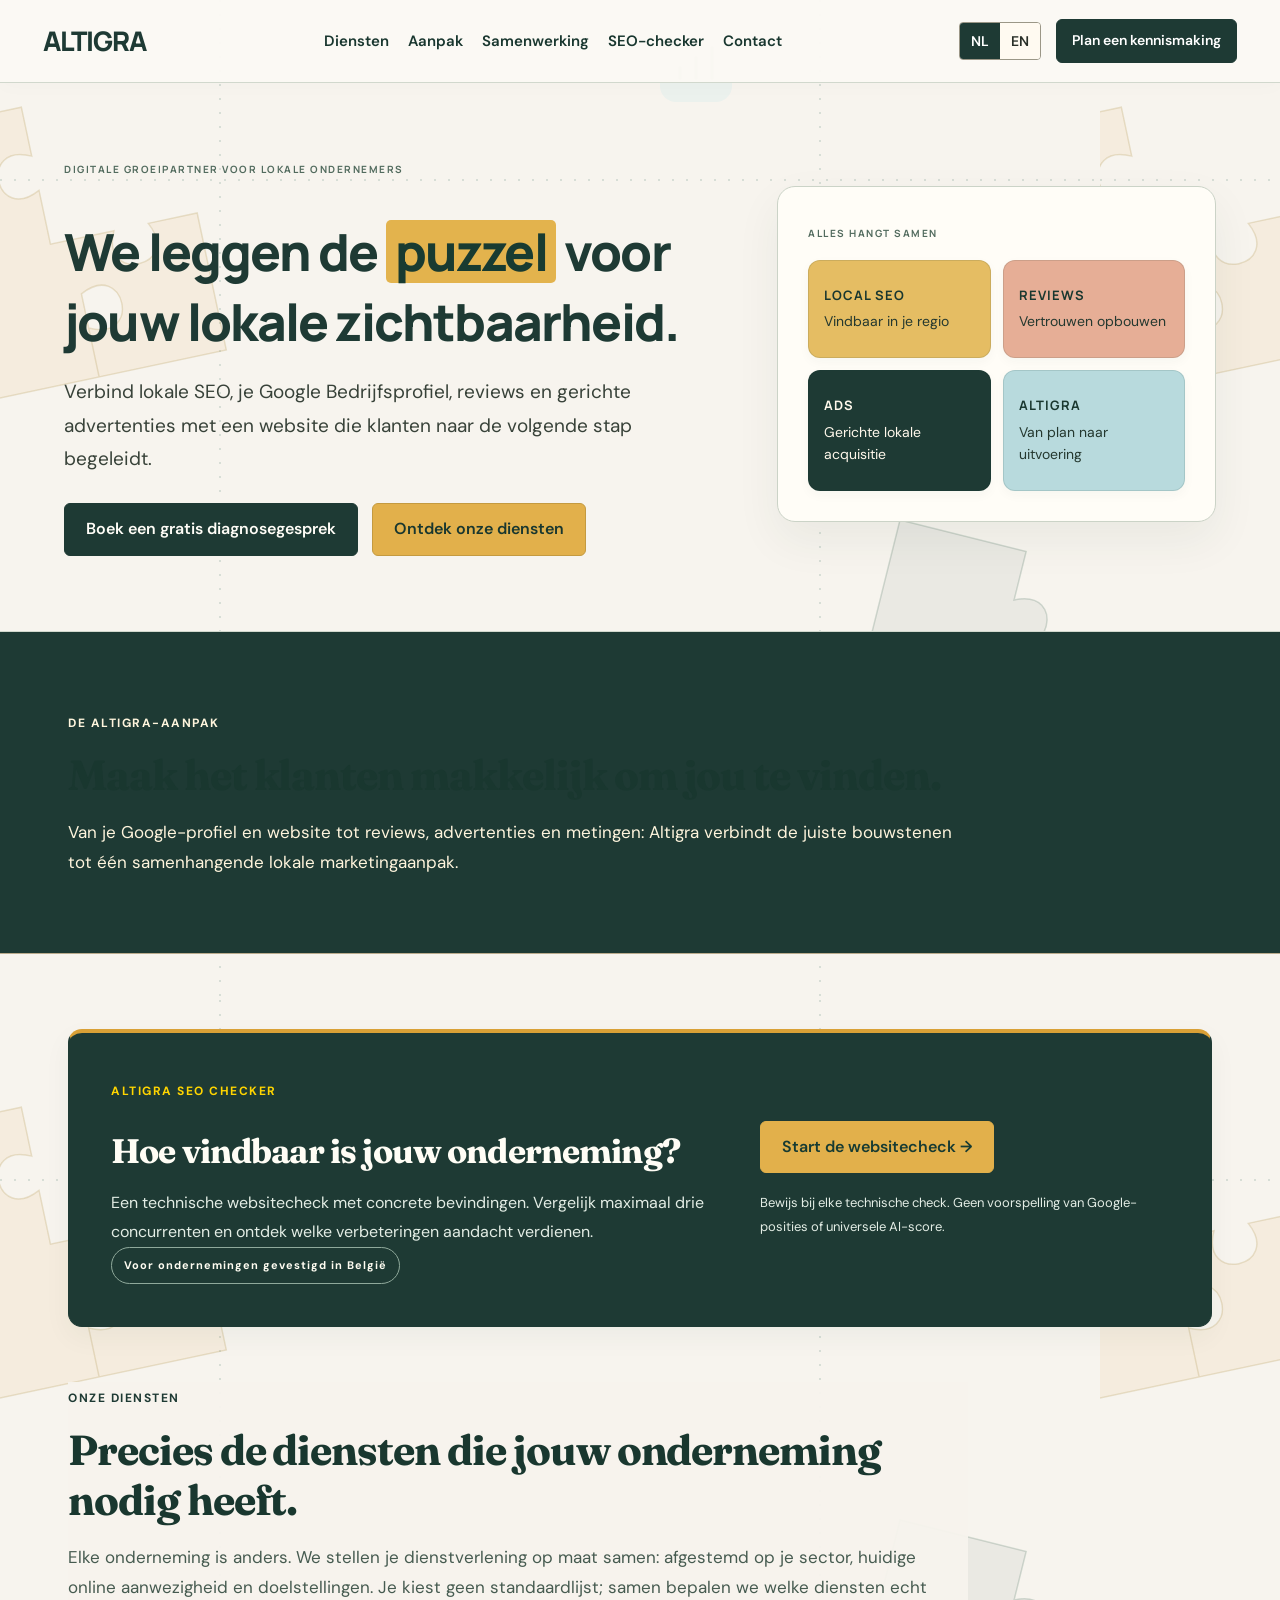
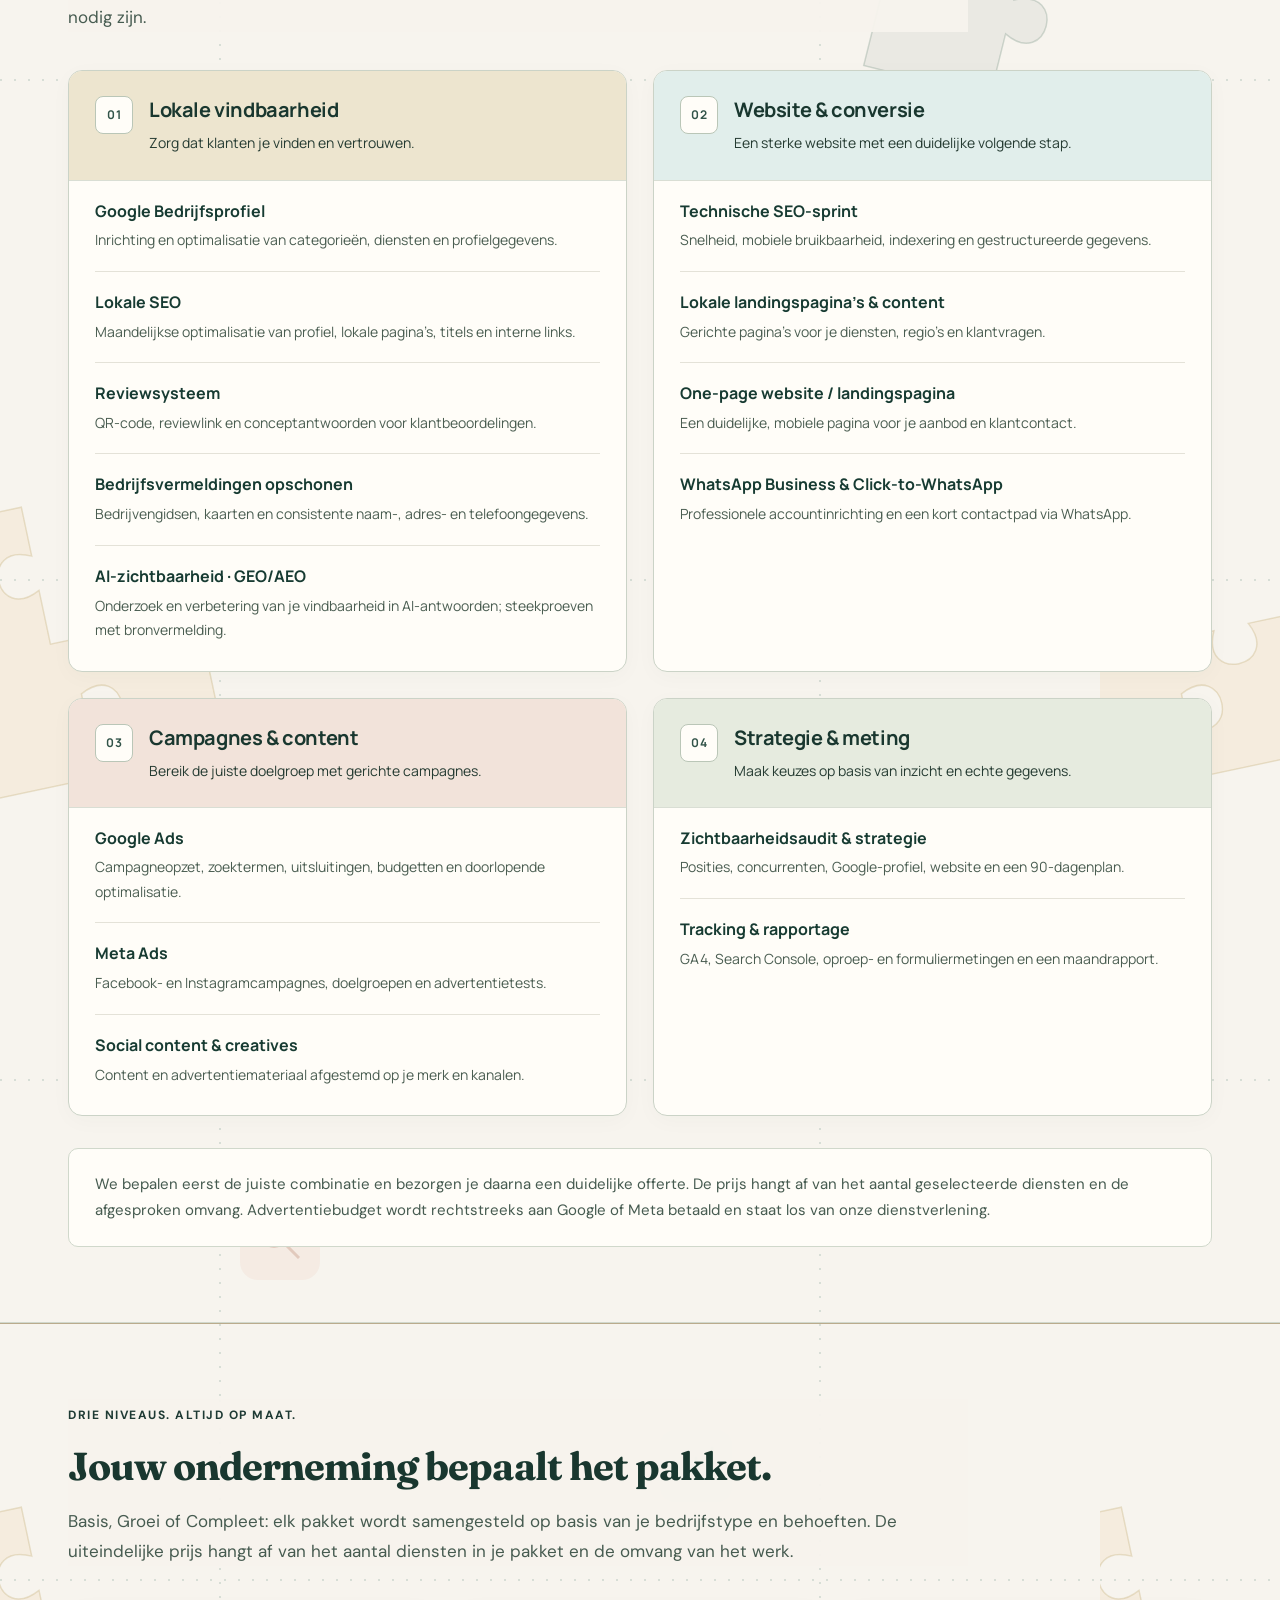
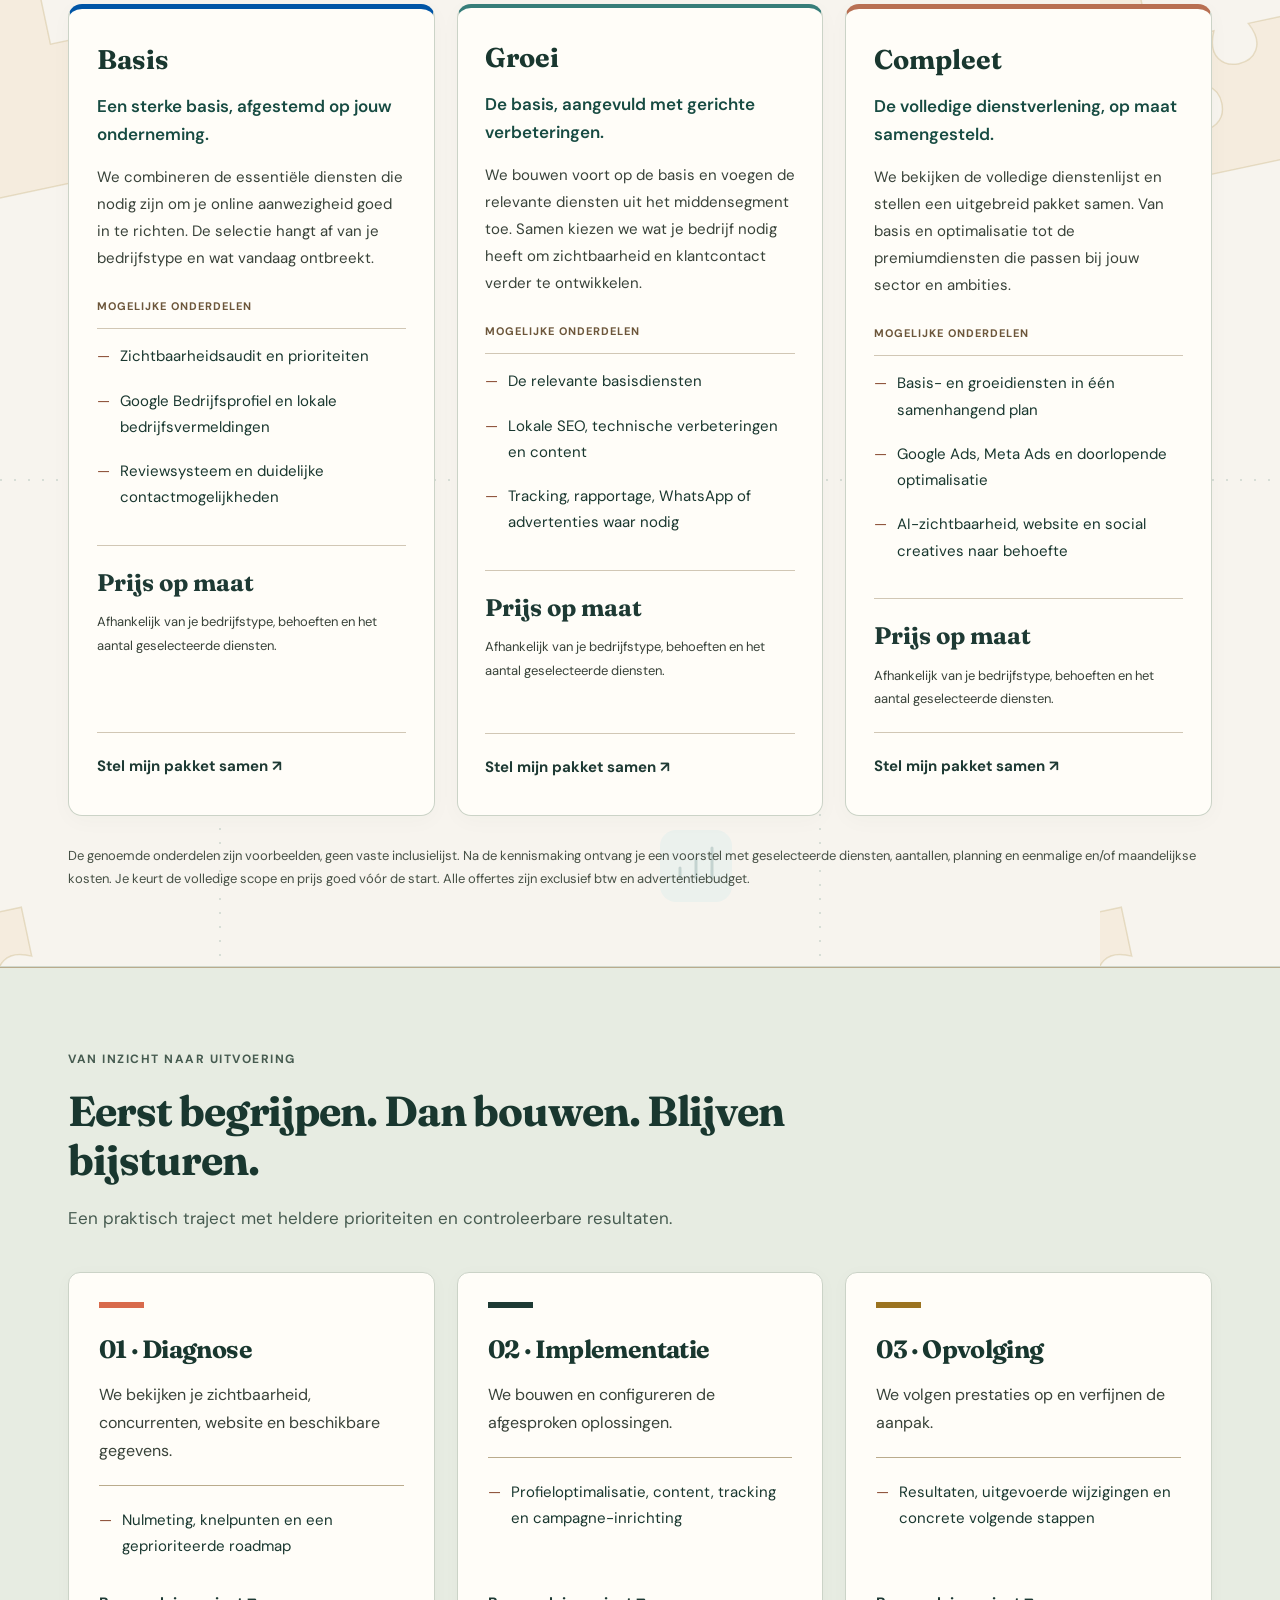
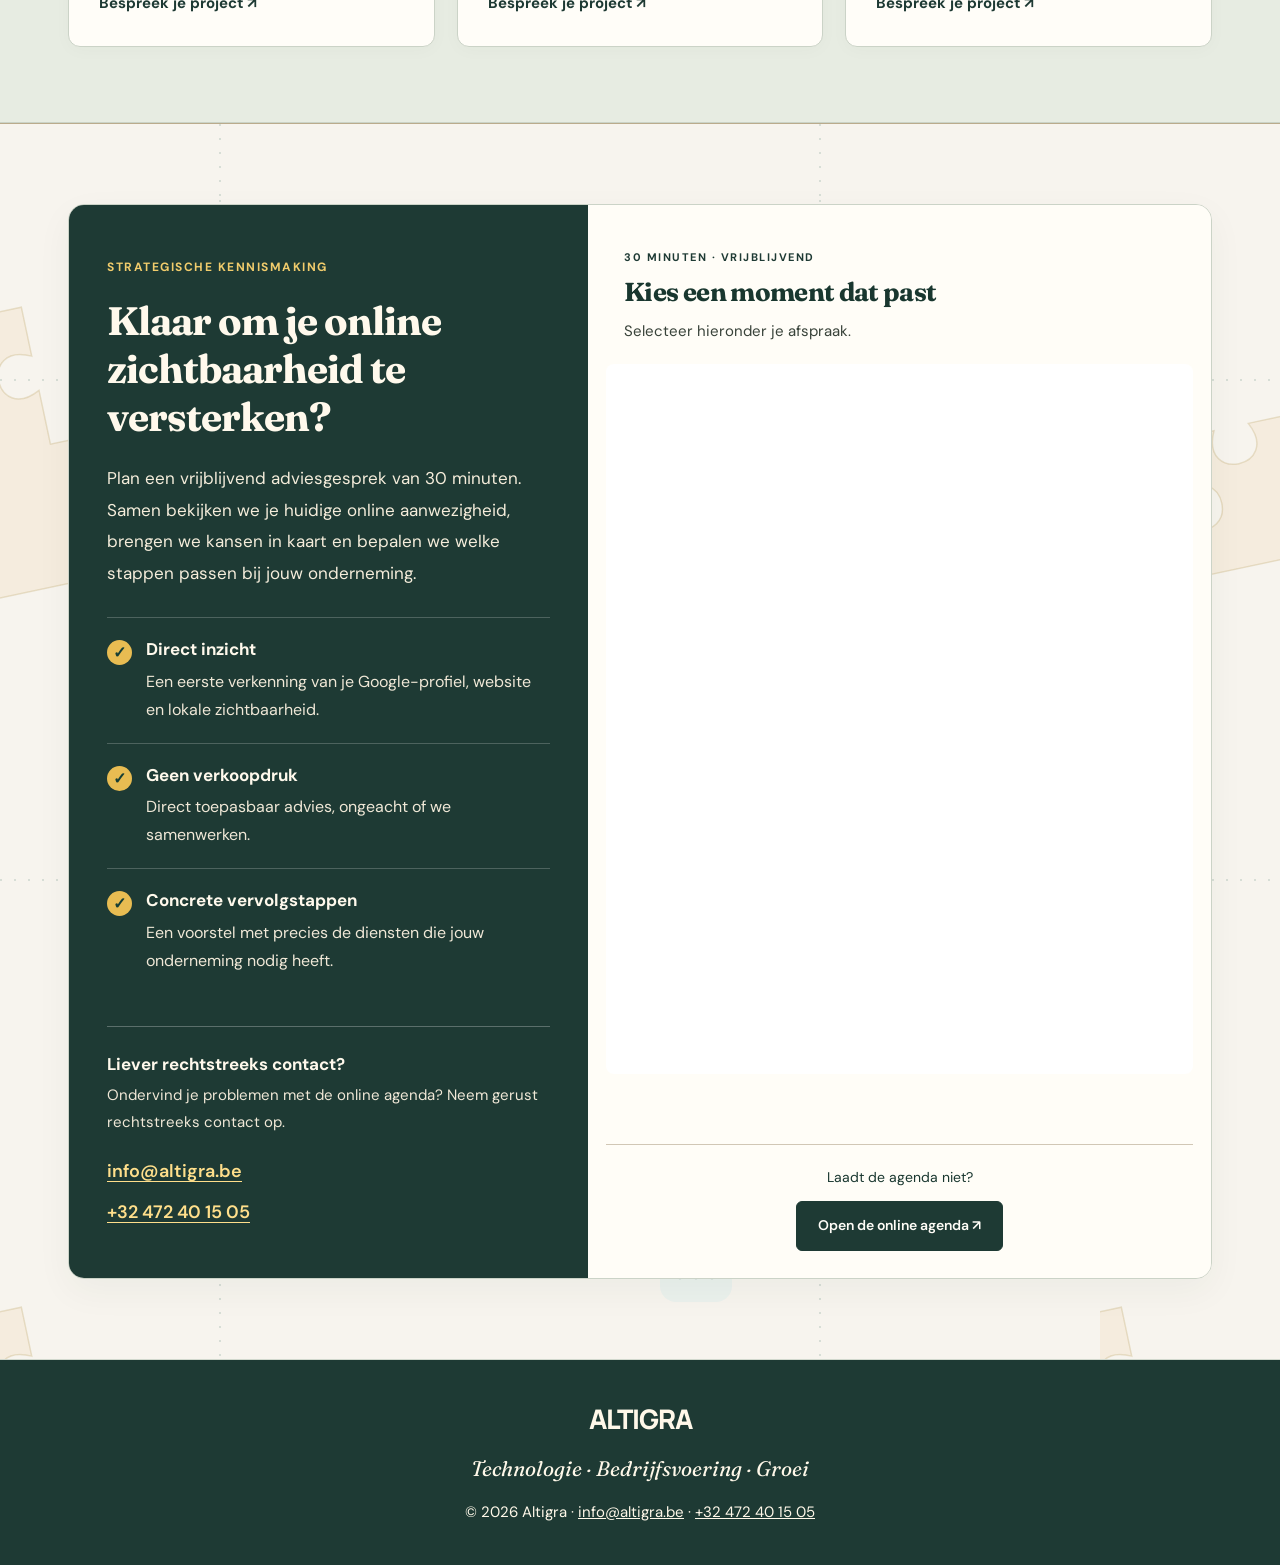
==== commit 26cf035e: "Open checker directly and unify the website background" ====
--- a/index.html
+++ b/index.html
@@ -1,5 +1,5 @@
 <!DOCTYPE html>
-<html data-release="puzzle-20261020" lang="nl" data-lang="nl">
+<html data-release="connected-20261020" lang="nl" data-lang="nl">
 <head>
 <meta charset="UTF-8">
 <meta name="viewport" content="width=device-width, initial-scale=1, viewport-fit=cover">
@@ -84,6 +84,23 @@
 .plan-card,.plan-card:nth-child(2){border:2px solid #111;border-top:7px solid #d9a036;border-radius:3px;background:#fffdf8;box-shadow:6px 6px 0 #111}.plan-card:nth-child(2){border-top-color:#2cb2d6}.plan-card:nth-child(3){border-top-color:#d86a4c}
 #process{background:#1e3a34;border-bottom:2px solid #111}#process>.wrap>.sh h2,#process>.wrap>.sh p,#process>.wrap>.sh .tag{color:#fff8eb}.consult-split{border:2px solid #111;border-radius:3px;box-shadow:7px 7px 0 #111}
 @media(max-width:760px){.hero{padding:45px 22px 50px;gap:28px}.hero>div:first-of-type{padding:26px 22px;box-shadow:5px 5px 0 #111}.hero h1{font-size:35px;letter-spacing:-1.2px;line-height:1.24}.hero h1 mark{box-shadow:3px 3px 0 #111}.hero>div>.tag{font-size:9px}.hero .pbox{padding:20px;box-shadow:5px 5px 0 #111}.hero .lead{font-size:16px}.hero .btns{gap:14px}.service-groups{gap:25px}.service-group-head{padding:23px 20px!important}.group-services{padding:0 20px 8px}.service-group-head h3{font-size:19px}.group-services p{font-size:15px}#services>.wrap>.sh,#plans>.wrap>.sh{padding:20px;border-left-width:4px}.logic-panel{padding:28px 22px}.logic-panel h2{font-size:27px}#services .fine{padding:20px}.service-group,.plan-card{box-shadow:4px 4px 0 #111}}
+
+/* One consistent canvas with original, discreet business-building motifs. */
+body{background-color:#f7f4ee;background-image:url("data:image/svg+xml,%3Csvg%20xmlns%3D%22http%3A%2F%2Fwww.w3.org%2F2000%2Fsvg%22%20width%3D%221100%22%20height%3D%221000%22%20viewBox%3D%220%200%201100%201000%22%3E%3Cg%20fill%3D%22none%22%20stroke%3D%22%23b8c7be%22%20stroke-width%3D%221%22%3E%3Cpath%20d%3D%22M0%20180H1100M0%20680H1100M220%200V1000M820%200V1000%22%20stroke-dasharray%3D%222%2012%22%2F%3E%3C%2Fg%3E%3Cg%20transform%3D%22translate%28-100%2080%29%20rotate%28-12%20170%20160%29%22%3E%3Cpath%20d%3D%22M20%2020H150V70C100%2045%20100%20130%20150%20105V160H215C190%20210%20275%20210%20250%20160H300V300H170V250C220%20275%20220%20190%20170%20215V300H20Z%22%20fill%3D%22%23d9a036%22%20fill-opacity%3D%22.09%22%20stroke%3D%22%23c3ac73%22%20stroke-opacity%3D%22.32%22%20stroke-width%3D%221.5%22%2F%3E%3C%2Fg%3E%3Cg%20transform%3D%22translate%28900%20520%29%20rotate%2814%29%22%3E%3Cpath%20d%3D%22M0%200H130V50C180%2025%20180%20110%20130%2085V150H65C90%20200%205%20200%2030%20150H0Z%22%20fill%3D%22%231e3a34%22%20fill-opacity%3D%22.06%22%20stroke%3D%22%23829c8f%22%20stroke-opacity%3D%22.35%22%20stroke-width%3D%221.5%22%2F%3E%3C%2Fg%3E%3Cg%20transform%3D%22translate%28660%2030%29%22%3E%3Crect%20width%3D%2272%22%20height%3D%2272%22%20rx%3D%2216%22%20fill%3D%22%232cb2d6%22%20fill-opacity%3D%22.055%22%2F%3E%3Cpath%20d%3D%22M20%2048V38M36%2048V28M52%2048V18%22%20stroke%3D%22%23507d79%22%20stroke-opacity%3D%22.25%22%20stroke-width%3D%223%22%20stroke-linecap%3D%22round%22%2F%3E%3C%2Fg%3E%3Cg%20transform%3D%22translate%28240%20800%29%22%3E%3Crect%20width%3D%2280%22%20height%3D%2280%22%20rx%3D%2218%22%20fill%3D%22%23d86a4c%22%20fill-opacity%3D%22.065%22%2F%3E%3Ccircle%20cx%3D%2234%22%20cy%3D%2233%22%20r%3D%2214%22%20fill%3D%22none%22%20stroke%3D%22%23b67e68%22%20stroke-opacity%3D%22.3%22%20stroke-width%3D%222%22%2F%3E%3Cpath%20d%3D%22m45%2044%2014%2014%22%20stroke%3D%22%23b67e68%22%20stroke-opacity%3D%22.3%22%20stroke-width%3D%223%22%2F%3E%3C%2Fg%3E%3C%2Fsvg%3E");background-repeat:repeat;background-size:1100px 1000px;background-attachment:scroll;color:#19372f}
+body>header{background:#fbf9f4f5;border-bottom:1px solid #d1d8cd;box-shadow:0 3px 20px #173b3205}
+.hero{background:transparent;border-bottom:1px solid #d1d8cd;padding-top:70px;padding-bottom:75px;gap:55px}.hero:before,#services:before,#plans:before{display:none!important}
+.hero>div:first-of-type{padding:0;background:transparent;border:0;box-shadow:none}.hero h1{color:#183b31;font-size:clamp(38px,4vw,56px);line-height:1.18;letter-spacing:-1.8px}.hero h1 mark{background:#e3b34d;color:#183b31;border:0;border-radius:5px;box-shadow:none;padding:1px 9px;margin-right:0}
+.hero>div>.tag{background:transparent;border:0;box-shadow:none;padding:0;color:#526b5e;font-size:10px;letter-spacing:1.5px}.hero .lead{max-width:600px;color:#465b50;line-height:1.85}
+.hero .pbox{border:1px solid #cbd3c7;border-radius:18px;background:#fffdf7;box-shadow:0 18px 45px #183b3110;padding:30px;transform:none}.pbox>.tag{font-size:11px;color:#50675b;letter-spacing:1.4px}
+.pc{border:1px solid #1e3a3420!important;box-shadow:0 4px 12px #183b3109!important;border-radius:12px!important}.pc.m{background:#e5bd63}.pc.t{background:#e6ae96}.pc.f{background:#1e3a34}.pc.c{background:#b8dadd}.pc h3{font-size:13px;letter-spacing:1px}.pc p{font-size:14px;line-height:1.6}
+.btn{border:1px solid #1e3a34!important;border-radius:6px!important;box-shadow:none!important;transition:background .15s,transform .15s}.btn:hover{transform:translateY(-2px);box-shadow:none!important}.btn.f{background:#1e3a34;color:#fffdf7}.btn.m{background:#e2b04b;color:#19372f;border-color:#c49a40!important}
+#value{background:#1e3a34;border:0}#services,#plans,#book{background:transparent;border-bottom:1px solid #d1d8cd}#services>.wrap>.sh,#plans>.wrap>.sh{background:#f7f4eef2;border:0;padding:0;max-width:900px}.sh h2{color:#19372f}.sh p{color:#465b50}
+.logic-panel{background:#1e3a34;border:1px solid #1e3a34;border-top:4px solid #d9a036;border-radius:14px;box-shadow:0 10px 28px #173b320c}.logic-panel h2{color:#fffdf5}.logic-actions .btn{background:#e2b04b;border-color:#e2b04b!important}
+.service-groups{gap:26px}.service-group{background:#fffdf8;border:1px solid #cbd3c7;border-radius:14px;box-shadow:0 5px 22px #173b3207}.service-group-head{border-bottom:1px solid #d9ded4!important;background:#ede5cf!important}.service-group.web .service-group-head{background:#e1eeeb!important}.service-group.campaigns .service-group-head{background:#f2e3da!important}.service-group.strategy .service-group-head{background:#e6ebdf!important}.group-marker{border:1px solid #bac6b7;background:#fffdf8;border-radius:8px;box-shadow:none;color:#325449}.service-group-head h3{color:#19372f}.group-services p{color:#4a5d51}
+#services .fine{background:#fffdf8;border:1px solid #d0d8cb;border-radius:10px;color:#465b50}
+.plan-card,.plan-card:nth-child(2){background:#fffdf8;border:1px solid #cbd3c7;border-top:4px solid #d9a036;border-radius:14px;box-shadow:0 5px 22px #173b3207}.plan-card:nth-child(2){border-top-color:#367d79}.plan-card:nth-child(3){border-top-color:#b86f52}.tailored-price strong{color:#1e3a34}
+#process{background:#e7ece2;border-bottom:1px solid #cbd3c7}#process>.wrap>.sh h2{color:#19372f}#process>.wrap>.sh p,#process>.wrap>.sh .tag{color:#465b50}#process .card{background:#fffdf8;border-color:#cbd3c7;border-radius:12px;box-shadow:0 3px 18px #173b3207}.consult-split{border:1px solid #cbd3c7;border-radius:16px;box-shadow:0 12px 36px #173b320c}.consult-copy{background:#1e3a34}footer{background:#1e3a34}
+@media(max-width:760px){.hero{padding:38px 23px 48px;gap:32px}.hero>div:first-of-type{padding:0;box-shadow:none}.hero h1{font-size:38px;letter-spacing:-1.1px}.hero h1 mark{box-shadow:none}.hero .pbox{padding:25px;box-shadow:0 8px 24px #183b3110}.hero .lead{font-size:16px}.hero>div>.tag{font-size:9px;line-height:1.8}.service-group,.plan-card{box-shadow:0 4px 16px #173b3208}.service-group-head{padding:23px 20px!important}#services>.wrap>.sh,#plans>.wrap>.sh{padding:0}.logic-panel{padding:27px 23px}}
 </style>
 <link href="https://fonts.googleapis.com/css2?family=DM+Sans:wght@400;500;600;700&family=Manrope:wght@400;500;600;700;800&display=swap" rel="stylesheet">
 </head>
@@ -96,7 +113,7 @@
     <a href="#services"><span class="nl">Diensten</span><span class="en">Services</span></a>
     <a href="#process"><span class="nl">Aanpak</span><span class="en">Approach</span></a>
     <a href="#plans"><span class="nl">Samenwerking</span><span class="en">Engagements</span></a>
-    <a href="https://altigra-be.pages.dev/visibility-check"><span class="nl">Audit</span><span class="en">Audit</span></a>
+    <a href="https://altigra-be.pages.dev/visibility-check#checker"><span class="nl">SEO-checker</span><span class="en">SEO checker</span></a>
     <a href="#book">Contact</a>
    </nav>
    <div class="right">
@@ -109,7 +126,7 @@
   </div>
 </header>
 
-<main id="top"><div class="wrap hero"><svg class="brick-decor" viewBox="0 0 260 210" aria-hidden="true" focusable="false"><use href="#brick-3d"/></svg><svg class="puzzle-decor" viewBox="-12 -12 124 124" aria-hidden="true"><use href="#pz"/></svg><div><span class="tag"><span class="nl">Digitale groeipartner voor lokale ondernemers</span><span class="en">Digital growth partner for local businesses</span></span><h1><span class="nl">We leggen de <mark>puzzel</mark> voor jouw lokale zichtbaarheid.</span><span class="en">We connect the <mark>pieces</mark> of your local visibility.</span></h1><p class="lead"><span class="nl">Verbind lokale SEO, je Google Bedrijfsprofiel, reviews en gerichte advertenties met een website die klanten naar de volgende stap begeleidt.</span><span class="en">Connect local SEO, your Google Business Profile, reviews and targeted ads with a website that guides customers towards the next step.</span></p><div class="btns"><a class="btn f" href="#book"><span class="nl">Boek een gratis diagnosegesprek</span><span class="en">Book a free diagnostic call</span></a><a class="btn m" href="#services"><span class="nl">Ontdek onze diensten</span><span class="en">Explore services</span></a></div></div><div class="pbox"><span class="tag"><span class="nl">Alles hangt samen</span><span class="en">Connected by design</span></span><div class="pgrid"><div class="pc m"><h3>LOCAL SEO</h3><p><span class="nl">Vindbaar in je regio</span><span class="en">Visible in your area</span></p></div><div class="pc t"><h3>REVIEWS</h3><p><span class="nl">Vertrouwen opbouwen</span><span class="en">Build customer trust</span></p></div><div class="pc f"><h3>ADS</h3><p><span class="nl">Gerichte lokale acquisitie</span><span class="en">Focused local acquisition</span></p></div><div class="pc c"><h3>ALTIGRA</h3><p><span class="nl">Van plan naar uitvoering</span><span class="en">From roadmap to delivery</span></p></div></div></div></div><section id="value"><svg class="brick-decor" viewBox="0 0 260 210" aria-hidden="true"><use href="#brick-3d"/></svg><svg class="puzzle-decor" viewBox="-12 -12 124 124" aria-hidden="true"><use href="#pz"/></svg><div class="wrap"><div class="sh"><span class="tag"><span class="nl">De Altigra-aanpak</span><span class="en">The Altigra approach</span></span><h2><span class="nl">Maak het klanten makkelijk om jou te vinden.</span><span class="en">Make it easy for customers to find you.</span></h2><p><span class="nl">Van je Google-profiel en website tot reviews, advertenties en metingen: Altigra verbindt de juiste bouwstenen tot één samenhangende lokale marketingaanpak.</span><span class="en">From your Google profile and website to reviews, ads and measurement, Altigra connects the right building blocks into one coherent local marketing approach.</span></p></div></div></section><section id="services"><div class="wrap"><div class="logic-panel"><div><span class="tag">ALTIGRA SEO CHECKER</span><h2><span class="nl">Hoe vindbaar is jouw onderneming?</span><span class="en">How discoverable is your business?</span></h2><p><span class="nl">Een technische websitecheck met concrete bevindingen. Vergelijk maximaal drie concurrenten en ontdek welke verbeteringen aandacht verdienen.</span><span class="en">A technical website check with concrete evidence. Compare up to three competitors and identify improvements that deserve attention.</span></p><span class="logic-chip"><span class="nl">Voor ondernemingen gevestigd in België</span><span class="en">For businesses established in Belgium</span></span></div><div class="logic-actions"><a class="btn" href="https://altigra-be.pages.dev/visibility-check"><span class="nl">Start de zichtbaarheidscheck</span><span class="en">Start your visibility check</span> &rarr;</a><p><span class="nl">Bewijs bij elke technische check. Geen voorspelling van Google-posities of universele AI-score.</span><span class="en">Evidence with every technical check. No Google ranking prediction or universal AI score.</span></p></div></div><div class="sh"><span class="tag"><span class="nl">Onze diensten</span><span class="en">Our services</span></span><h2><span class="nl">Precies de diensten die jouw onderneming nodig heeft.</span><span class="en">Exactly the services your business needs.</span></h2><p><span class="nl">Elke onderneming is anders. We stellen je dienstverlening op maat samen: afgestemd op je sector, huidige online aanwezigheid en doelstellingen. Je kiest geen standaardlijst; samen bepalen we welke diensten echt nodig zijn.</span><span class="en">Every business is different. We tailor your services to your sector, current online presence and objectives. Together, we select the services your business actually needs.</span></p></div><div class="service-groups"><article class="service-group local" aria-labelledby="group-local"><div class="service-group-head"><span class="group-marker" aria-hidden="true">01</span><div><h3 id="group-local"><span class="nl">Lokale vindbaarheid</span><span class="en">Local discovery</span></h3><p><span class="nl">Zorg dat klanten je vinden en vertrouwen.</span><span class="en">Help customers find and trust your business.</span></p></div></div><ul class="group-services"><li><h4><span class="nl">Google Bedrijfsprofiel</span><span class="en">Google Business Profile</span></h4><p><span class="nl">Inrichting en optimalisatie van categorieën, diensten en profielgegevens.</span><span class="en">Setup and optimisation of categories, services and profile information.</span></p></li><li><h4><span class="nl">Lokale SEO</span><span class="en">Local SEO</span></h4><p><span class="nl">Maandelijkse optimalisatie van profiel, lokale pagina’s, titels en interne links.</span><span class="en">Monthly work on your profile, local pages, titles and internal links.</span></p></li><li><h4><span class="nl">Reviewsysteem</span><span class="en">Review system</span></h4><p><span class="nl">QR-code, reviewlink en conceptantwoorden voor klantbeoordelingen.</span><span class="en">QR code, review link and draft replies to customer reviews.</span></p></li><li><h4><span class="nl">Bedrijfsvermeldingen opschonen</span><span class="en">Citations cleanup</span></h4><p><span class="nl">Bedrijvengidsen, kaarten en consistente naam-, adres- en telefoongegevens.</span><span class="en">Directories, maps and consistent business name, address and phone details.</span></p></li><li><h4><span class="nl">AI-zichtbaarheid · GEO/AEO</span><span class="en">AI visibility · GEO/AEO</span></h4><p><span class="nl">Onderzoek en verbetering van je vindbaarheid in AI-antwoorden; steekproeven met bronvermelding.</span><span class="en">Research and improvements for discovery in AI answers, with sourced sample checks.</span></p></li></ul></article><article class="service-group web" aria-labelledby="group-web"><div class="service-group-head"><span class="group-marker" aria-hidden="true">02</span><div><h3 id="group-web"><span class="nl">Website & conversie</span><span class="en">Website & conversion</span></h3><p><span class="nl">Een sterke website met een duidelijke volgende stap.</span><span class="en">A strong website with a clear next step.</span></p></div></div><ul class="group-services"><li><h4><span class="nl">Technische SEO-sprint</span><span class="en">Technical SEO sprint</span></h4><p><span class="nl">Snelheid, mobiele bruikbaarheid, indexering en gestructureerde gegevens.</span><span class="en">Speed, mobile usability, indexing and structured data.</span></p></li><li><h4><span class="nl">Lokale landingspagina’s & content</span><span class="en">Local landing pages & content</span></h4><p><span class="nl">Gerichte pagina’s voor je diensten, regio’s en klantvragen.</span><span class="en">Focused pages for your services, locations and customer questions.</span></p></li><li><h4><span class="nl">One-page website / landingspagina</span><span class="en">One-page website / landing page</span></h4><p><span class="nl">Een duidelijke, mobiele pagina voor je aanbod en klantcontact.</span><span class="en">A clear, mobile-friendly page presenting your offer and contact options.</span></p></li><li><h4><span class="nl">WhatsApp Business & Click-to-WhatsApp</span><span class="en">WhatsApp Business & Click-to-WhatsApp</span></h4><p><span class="nl">Professionele accountinrichting en een kort contactpad via WhatsApp.</span><span class="en">Business account setup and a direct customer contact path through WhatsApp.</span></p></li></ul></article><article class="service-group campaigns" aria-labelledby="group-campaigns"><div class="service-group-head"><span class="group-marker" aria-hidden="true">03</span><div><h3 id="group-campaigns"><span class="nl">Campagnes & content</span><span class="en">Campaigns & content</span></h3><p><span class="nl">Bereik de juiste doelgroep met gerichte campagnes.</span><span class="en">Reach the right audience with focused campaigns.</span></p></div></div><ul class="group-services"><li><h4><span class="nl">Google Ads</span><span class="en">Google Ads</span></h4><p><span class="nl">Campagneopzet, zoektermen, uitsluitingen, budgetten en doorlopende optimalisatie.</span><span class="en">Campaign setup, search terms, exclusions, budgets and ongoing optimisation.</span></p></li><li><h4><span class="nl">Meta Ads</span><span class="en">Meta Ads</span></h4><p><span class="nl">Facebook- en Instagramcampagnes, doelgroepen en advertentietests.</span><span class="en">Facebook and Instagram campaigns, audiences and ad testing.</span></p></li><li><h4><span class="nl">Social content & creatives</span><span class="en">Social content & creatives</span></h4><p><span class="nl">Content en advertentiemateriaal afgestemd op je merk en kanalen.</span><span class="en">Content and ad creative tailored to your brand and channels.</span></p></li></ul></article><article class="service-group strategy" aria-labelledby="group-strategy"><div class="service-group-head"><span class="group-marker" aria-hidden="true">04</span><div><h3 id="group-strategy"><span class="nl">Strategie & meting</span><span class="en">Strategy & measurement</span></h3><p><span class="nl">Maak keuzes op basis van inzicht en echte gegevens.</span><span class="en">Make decisions using insight and real data.</span></p></div></div><ul class="group-services"><li><h4><span class="nl">Zichtbaarheidsaudit & strategie</span><span class="en">Visibility audit & strategy</span></h4><p><span class="nl">Posities, concurrenten, Google-profiel, website en een 90-dagenplan.</span><span class="en">Rankings, competitors, Google profile, website and a 90-day roadmap.</span></p></li><li><h4><span class="nl">Tracking & rapportage</span><span class="en">Tracking & reporting</span></h4><p><span class="nl">GA4, Search Console, oproep- en formuliermetingen en een maandrapport.</span><span class="en">GA4, Search Console, call and form tracking, and a monthly report.</span></p></li></ul></article></div><p class="fine"><span class="nl">We bepalen eerst de juiste combinatie en bezorgen je daarna een duidelijke offerte. De prijs hangt af van het aantal geselecteerde diensten en de afgesproken omvang. Advertentiebudget wordt rechtstreeks aan Google of Meta betaald en staat los van onze dienstverlening.</span><span class="en">We first identify the right combination, then provide a clear quote. Pricing depends on the number of services selected and the agreed scope. Ad spend is paid directly to Google or Meta and is separate from our service fees.</span></p></div></section><section id="plans"><svg class="brick-decor" viewBox="0 0 260 210" aria-hidden="true"><use href="#brick-3d"/></svg><div class="wrap"><div class="sh"><span class="tag"><span class="nl">Drie niveaus. Altijd op maat.</span><span class="en">Three levels. Always tailored.</span></span><h2><span class="nl">Jouw onderneming bepaalt het pakket.</span><span class="en">Your business shapes the package.</span></h2><p><span class="nl">Basis, Groei of Compleet: elk pakket wordt samengesteld op basis van je bedrijfstype en behoeften. De uiteindelijke prijs hangt af van het aantal diensten in je pakket en de omvang van het werk.</span><span class="en">Basics, Growth or Complete: every package is built around your business type and needs. The final price depends on the number of services in your package and the scope of work.</span></p></div><div class="grid3"><article class="card plan-card"><div><h3><span class="nl">Basis</span><span class="en">Basics</span></h3><p class="package-tagline"><span class="nl">Een sterke basis, afgestemd op jouw onderneming.</span><span class="en">A strong foundation tailored to your business.</span></p><p><span class="nl">We combineren de essentiële diensten die nodig zijn om je online aanwezigheid goed in te richten. De selectie hangt af van je bedrijfstype en wat vandaag ontbreekt.</span><span class="en">We combine the essential services needed to establish your online presence. The selection depends on your business type and current gaps.</span></p><span class="package-examples"><span class="nl">Mogelijke onderdelen</span><span class="en">Possible inclusions</span></span><ul><li><span class="nl">Zichtbaarheidsaudit en prioriteiten</span><span class="en">Visibility audit and priorities</span></li><li><span class="nl">Google Bedrijfsprofiel en lokale bedrijfsvermeldingen</span><span class="en">Google Business Profile and local business listings</span></li><li><span class="nl">Reviewsysteem en duidelijke contactmogelijkheden</span><span class="en">Review system and clear contact options</span></li></ul><div class="tailored-price"><strong><span class="nl">Prijs op maat</span><span class="en">Tailored quote</span></strong><p><span class="nl">Afhankelijk van je bedrijfstype, behoeften en het aantal geselecteerde diensten.</span><span class="en">Based on your business type, needs and the number of services selected.</span></p></div></div><a class="service-link" href="#book"><span class="nl">Stel mijn pakket samen</span><span class="en">Build my package</span> ↗</a></article><article class="card plan-card"><div><h3><span class="nl">Groei</span><span class="en">Growth</span></h3><p class="package-tagline"><span class="nl">De basis, aangevuld met gerichte verbeteringen.</span><span class="en">The essentials, plus focused improvements.</span></p><p><span class="nl">We bouwen voort op de basis en voegen de relevante diensten uit het middensegment toe. Samen kiezen we wat je bedrijf nodig heeft om zichtbaarheid en klantcontact verder te ontwikkelen.</span><span class="en">We build on the essentials and add relevant mid-level services. Together, we choose what your business needs to develop its visibility and customer enquiries.</span></p><span class="package-examples"><span class="nl">Mogelijke onderdelen</span><span class="en">Possible inclusions</span></span><ul><li><span class="nl">De relevante basisdiensten</span><span class="en">Relevant basic services</span></li><li><span class="nl">Lokale SEO, technische verbeteringen en content</span><span class="en">Local SEO, technical improvements and content</span></li><li><span class="nl">Tracking, rapportage, WhatsApp of advertenties waar nodig</span><span class="en">Tracking, reporting, WhatsApp or advertising where needed</span></li></ul><div class="tailored-price"><strong><span class="nl">Prijs op maat</span><span class="en">Tailored quote</span></strong><p><span class="nl">Afhankelijk van je bedrijfstype, behoeften en het aantal geselecteerde diensten.</span><span class="en">Based on your business type, needs and the number of services selected.</span></p></div></div><a class="service-link" href="#book"><span class="nl">Stel mijn pakket samen</span><span class="en">Build my package</span> ↗</a></article><article class="card plan-card"><div><h3><span class="nl">Compleet</span><span class="en">Complete</span></h3><p class="package-tagline"><span class="nl">De volledige dienstverlening, op maat samengesteld.</span><span class="en">The full service range, tailored to your business.</span></p><p><span class="nl">We bekijken de volledige dienstenlijst en stellen een uitgebreid pakket samen. Van basis en optimalisatie tot de premiumdiensten die passen bij jouw sector en ambities.</span><span class="en">We review the full service list and build a comprehensive package, from essentials and optimisation to premium services that fit your sector and ambitions.</span></p><span class="package-examples"><span class="nl">Mogelijke onderdelen</span><span class="en">Possible inclusions</span></span><ul><li><span class="nl">Basis- en groeidiensten in één samenhangend plan</span><span class="en">Basic and growth services in one coordinated plan</span></li><li><span class="nl">Google Ads, Meta Ads en doorlopende optimalisatie</span><span class="en">Google Ads, Meta Ads and ongoing optimisation</span></li><li><span class="nl">AI-zichtbaarheid, website en social creatives naar behoefte</span><span class="en">AI visibility, website and social creative as needed</span></li></ul><div class="tailored-price"><strong><span class="nl">Prijs op maat</span><span class="en">Tailored quote</span></strong><p><span class="nl">Afhankelijk van je bedrijfstype, behoeften en het aantal geselecteerde diensten.</span><span class="en">Based on your business type, needs and the number of services selected.</span></p></div></div><a class="service-link" href="#book"><span class="nl">Stel mijn pakket samen</span><span class="en">Build my package</span> ↗</a></article></div><p class="fine"><span class="nl">De genoemde onderdelen zijn voorbeelden, geen vaste inclusielijst. Na de kennismaking ontvang je een voorstel met geselecteerde diensten, aantallen, planning en eenmalige en/of maandelijkse kosten. Je keurt de volledige scope en prijs goed vóór de start. Alle offertes zijn exclusief btw en advertentiebudget.</span><span class="en">The inclusions above are examples, not fixed bundles. After the introduction, you receive a proposal detailing selected services, quantities, timing and one-time and/or monthly fees. You approve the complete scope and price before work begins. All quotes exclude VAT and ad spend.</span></p></div></section><section id="process"><svg class="brick-decor" viewBox="0 0 260 210" aria-hidden="true" focusable="false"><use href="#brick-3d"/></svg><svg class="puzzle-decor" viewBox="-12 -12 124 124" aria-hidden="true"><use href="#pz"/></svg><div class="wrap"><div class="sh"><span class="tag"><span class="nl">Van inzicht naar uitvoering</span><span class="en">From assessment to delivery</span></span><h2><span class="nl">Eerst begrijpen. Dan bouwen. Blijven bijsturen.</span><span class="en">Understand first. Build next. Keep improving.</span></h2><p><span class="nl">Een praktisch traject met heldere prioriteiten en controleerbare resultaten.</span><span class="en">A practical process with clear priorities and verifiable results.</span></p></div><div class="grid3"><article class="card"><div><h3><span class="nl">01 · Diagnose</span><span class="en">01 · Diagnose</span></h3><p><span class="nl">We bekijken je zichtbaarheid, concurrenten, website en beschikbare gegevens.</span><span class="en">We review your visibility, competitors, website and available data.</span></p><ul><li><span class="nl">Nulmeting, knelpunten en een geprioriteerde roadmap</span><span class="en">Baseline, bottlenecks and a prioritised roadmap</span></li></ul></div><a class="service-link" href="#book"><span class="nl">Bespreek je project</span><span class="en">Discuss your project</span> ↗</a></article><article class="card"><div><h3><span class="nl">02 · Implementatie</span><span class="en">02 · Implement</span></h3><p><span class="nl">We bouwen en configureren de afgesproken oplossingen.</span><span class="en">We build and configure the agreed solutions.</span></p><ul><li><span class="nl">Profieloptimalisatie, content, tracking en campagne-inrichting</span><span class="en">Profile optimisation, content, tracking and campaign setup</span></li></ul></div><a class="service-link" href="#book"><span class="nl">Bespreek je project</span><span class="en">Discuss your project</span> ↗</a></article><article class="card"><div><h3><span class="nl">03 · Opvolging</span><span class="en">03 · Review</span></h3><p><span class="nl">We volgen prestaties op en verfijnen de aanpak.</span><span class="en">We review performance and refine the approach.</span></p><ul><li><span class="nl">Resultaten, uitgevoerde wijzigingen en concrete volgende stappen</span><span class="en">Results, completed changes and specific next steps</span></li></ul></div><a class="service-link" href="#book"><span class="nl">Bespreek je project</span><span class="en">Discuss your project</span> ↗</a></article></div></div></section><section id="book" aria-labelledby="consult-heading"><svg class="brick-decor" viewBox="0 0 260 210" aria-hidden="true" focusable="false"><use href="#brick-3d"/></svg><svg class="puzzle-decor" viewBox="-12 -12 124 124" aria-hidden="true"><use href="#pz"/></svg><div class="wrap"><div class="consult-split"><div class="consult-copy"><span class="tag"><span class="nl">Strategische kennismaking</span><span class="en">Strategic introduction</span></span><h2 id="consult-heading"><span class="nl">Klaar om je online zichtbaarheid te versterken?</span><span class="en">Ready to strengthen your online visibility?</span></h2><p class="consult-intro"><span class="nl">Plan een vrijblijvend adviesgesprek van 30 minuten. Samen bekijken we je huidige online aanwezigheid, brengen we kansen in kaart en bepalen we welke stappen passen bij jouw onderneming.</span><span class="en">Schedule a no-obligation, 30-minute consultation. Together, we review your online presence, identify opportunities and decide which steps fit your business.</span></p><ul class="consult-benefits"><li><span class="consult-check" aria-hidden="true">✓</span><div><h3><span class="nl">Direct inzicht</span><span class="en">Immediate insight</span></h3><p><span class="nl">Een eerste verkenning van je Google-profiel, website en lokale zichtbaarheid.</span><span class="en">An initial review of your Google profile, website and local visibility.</span></p></div></li><li><span class="consult-check" aria-hidden="true">✓</span><div><h3><span class="nl">Geen verkoopdruk</span><span class="en">No sales pressure</span></h3><p><span class="nl">Direct toepasbaar advies, ongeacht of we samenwerken.</span><span class="en">Practical advice you can use, whether or not we work together.</span></p></div></li><li><span class="consult-check" aria-hidden="true">✓</span><div><h3><span class="nl">Concrete vervolgstappen</span><span class="en">Clear next steps</span></h3><p><span class="nl">Een voorstel met precies de diensten die jouw onderneming nodig heeft.</span><span class="en">A proposal with precisely the services your business needs.</span></p></div></li></ul><div class="consult-direct"><h3><span class="nl">Liever rechtstreeks contact?</span><span class="en">Prefer to contact us directly?</span></h3><p><span class="nl">Ondervind je problemen met de online agenda? Neem gerust rechtstreeks contact op.</span><span class="en">Having trouble with the online calendar? Get in touch directly.</span></p><a href="mailto:info@altigra.be">info@altigra.be</a><a href="tel:+32472401505">+32 472 40 15 05</a></div></div><div class="consult-calendar"><div class="consult-calendar-head"><span class="tag"><span class="nl">30 minuten · vrijblijvend</span><span class="en">30 minutes · no obligation</span></span><h3><span class="nl">Kies een moment dat past</span><span class="en">Choose a convenient time</span></h3><p><span class="nl">Selecteer hieronder je afspraak.</span><span class="en">Select your appointment below.</span></p></div><div class="calendly-inline-widget cal" data-url="https://calendly.com/altigra?hide_gdpr_banner=0"></div><script src="https://assets.calendly.com/assets/external/widget.js" async></script><div class="consult-calendar-foot"><p><span class="nl">Laadt de agenda niet?</span><span class="en">Calendar not loading?</span></p><a class="btn f" href="https://calendly.com/altigra" target="_blank" rel="noopener"><span class="nl">Open de online agenda ↗</span><span class="en">Open the online calendar ↗</span></a></div></div></div></div></section>
+<main id="top"><div class="wrap hero"><svg class="brick-decor" viewBox="0 0 260 210" aria-hidden="true" focusable="false"><use href="#brick-3d"/></svg><svg class="puzzle-decor" viewBox="-12 -12 124 124" aria-hidden="true"><use href="#pz"/></svg><div><span class="tag"><span class="nl">Digitale groeipartner voor lokale ondernemers</span><span class="en">Digital growth partner for local businesses</span></span><h1><span class="nl">We leggen de <mark>puzzel</mark> voor jouw lokale zichtbaarheid.</span><span class="en">We connect the <mark>pieces</mark> of your local visibility.</span></h1><p class="lead"><span class="nl">Verbind lokale SEO, je Google Bedrijfsprofiel, reviews en gerichte advertenties met een website die klanten naar de volgende stap begeleidt.</span><span class="en">Connect local SEO, your Google Business Profile, reviews and targeted ads with a website that guides customers towards the next step.</span></p><div class="btns"><a class="btn f" href="#book"><span class="nl">Boek een gratis diagnosegesprek</span><span class="en">Book a free diagnostic call</span></a><a class="btn m" href="#services"><span class="nl">Ontdek onze diensten</span><span class="en">Explore services</span></a></div></div><div class="pbox"><span class="tag"><span class="nl">Alles hangt samen</span><span class="en">Connected by design</span></span><div class="pgrid"><div class="pc m"><h3>LOCAL SEO</h3><p><span class="nl">Vindbaar in je regio</span><span class="en">Visible in your area</span></p></div><div class="pc t"><h3>REVIEWS</h3><p><span class="nl">Vertrouwen opbouwen</span><span class="en">Build customer trust</span></p></div><div class="pc f"><h3>ADS</h3><p><span class="nl">Gerichte lokale acquisitie</span><span class="en">Focused local acquisition</span></p></div><div class="pc c"><h3>ALTIGRA</h3><p><span class="nl">Van plan naar uitvoering</span><span class="en">From roadmap to delivery</span></p></div></div></div></div><section id="value"><svg class="brick-decor" viewBox="0 0 260 210" aria-hidden="true"><use href="#brick-3d"/></svg><svg class="puzzle-decor" viewBox="-12 -12 124 124" aria-hidden="true"><use href="#pz"/></svg><div class="wrap"><div class="sh"><span class="tag"><span class="nl">De Altigra-aanpak</span><span class="en">The Altigra approach</span></span><h2><span class="nl">Maak het klanten makkelijk om jou te vinden.</span><span class="en">Make it easy for customers to find you.</span></h2><p><span class="nl">Van je Google-profiel en website tot reviews, advertenties en metingen: Altigra verbindt de juiste bouwstenen tot één samenhangende lokale marketingaanpak.</span><span class="en">From your Google profile and website to reviews, ads and measurement, Altigra connects the right building blocks into one coherent local marketing approach.</span></p></div></div></section><section id="services"><div class="wrap"><div class="logic-panel"><div><span class="tag">ALTIGRA SEO CHECKER</span><h2><span class="nl">Hoe vindbaar is jouw onderneming?</span><span class="en">How discoverable is your business?</span></h2><p><span class="nl">Een technische websitecheck met concrete bevindingen. Vergelijk maximaal drie concurrenten en ontdek welke verbeteringen aandacht verdienen.</span><span class="en">A technical website check with concrete evidence. Compare up to three competitors and identify improvements that deserve attention.</span></p><span class="logic-chip"><span class="nl">Voor ondernemingen gevestigd in België</span><span class="en">For businesses established in Belgium</span></span></div><div class="logic-actions"><a class="btn" href="https://altigra-be.pages.dev/visibility-check#checker"><span class="nl">Start de websitecheck</span><span class="en">Start your visibility check</span> &rarr;</a><p><span class="nl">Bewijs bij elke technische check. Geen voorspelling van Google-posities of universele AI-score.</span><span class="en">Evidence with every technical check. No Google ranking prediction or universal AI score.</span></p></div></div><div class="sh"><span class="tag"><span class="nl">Onze diensten</span><span class="en">Our services</span></span><h2><span class="nl">Precies de diensten die jouw onderneming nodig heeft.</span><span class="en">Exactly the services your business needs.</span></h2><p><span class="nl">Elke onderneming is anders. We stellen je dienstverlening op maat samen: afgestemd op je sector, huidige online aanwezigheid en doelstellingen. Je kiest geen standaardlijst; samen bepalen we welke diensten echt nodig zijn.</span><span class="en">Every business is different. We tailor your services to your sector, current online presence and objectives. Together, we select the services your business actually needs.</span></p></div><div class="service-groups"><article class="service-group local" aria-labelledby="group-local"><div class="service-group-head"><span class="group-marker" aria-hidden="true">01</span><div><h3 id="group-local"><span class="nl">Lokale vindbaarheid</span><span class="en">Local discovery</span></h3><p><span class="nl">Zorg dat klanten je vinden en vertrouwen.</span><span class="en">Help customers find and trust your business.</span></p></div></div><ul class="group-services"><li><h4><span class="nl">Google Bedrijfsprofiel</span><span class="en">Google Business Profile</span></h4><p><span class="nl">Inrichting en optimalisatie van categorieën, diensten en profielgegevens.</span><span class="en">Setup and optimisation of categories, services and profile information.</span></p></li><li><h4><span class="nl">Lokale SEO</span><span class="en">Local SEO</span></h4><p><span class="nl">Maandelijkse optimalisatie van profiel, lokale pagina’s, titels en interne links.</span><span class="en">Monthly work on your profile, local pages, titles and internal links.</span></p></li><li><h4><span class="nl">Reviewsysteem</span><span class="en">Review system</span></h4><p><span class="nl">QR-code, reviewlink en conceptantwoorden voor klantbeoordelingen.</span><span class="en">QR code, review link and draft replies to customer reviews.</span></p></li><li><h4><span class="nl">Bedrijfsvermeldingen opschonen</span><span class="en">Citations cleanup</span></h4><p><span class="nl">Bedrijvengidsen, kaarten en consistente naam-, adres- en telefoongegevens.</span><span class="en">Directories, maps and consistent business name, address and phone details.</span></p></li><li><h4><span class="nl">AI-zichtbaarheid · GEO/AEO</span><span class="en">AI visibility · GEO/AEO</span></h4><p><span class="nl">Onderzoek en verbetering van je vindbaarheid in AI-antwoorden; steekproeven met bronvermelding.</span><span class="en">Research and improvements for discovery in AI answers, with sourced sample checks.</span></p></li></ul></article><article class="service-group web" aria-labelledby="group-web"><div class="service-group-head"><span class="group-marker" aria-hidden="true">02</span><div><h3 id="group-web"><span class="nl">Website & conversie</span><span class="en">Website & conversion</span></h3><p><span class="nl">Een sterke website met een duidelijke volgende stap.</span><span class="en">A strong website with a clear next step.</span></p></div></div><ul class="group-services"><li><h4><span class="nl">Technische SEO-sprint</span><span class="en">Technical SEO sprint</span></h4><p><span class="nl">Snelheid, mobiele bruikbaarheid, indexering en gestructureerde gegevens.</span><span class="en">Speed, mobile usability, indexing and structured data.</span></p></li><li><h4><span class="nl">Lokale landingspagina’s & content</span><span class="en">Local landing pages & content</span></h4><p><span class="nl">Gerichte pagina’s voor je diensten, regio’s en klantvragen.</span><span class="en">Focused pages for your services, locations and customer questions.</span></p></li><li><h4><span class="nl">One-page website / landingspagina</span><span class="en">One-page website / landing page</span></h4><p><span class="nl">Een duidelijke, mobiele pagina voor je aanbod en klantcontact.</span><span class="en">A clear, mobile-friendly page presenting your offer and contact options.</span></p></li><li><h4><span class="nl">WhatsApp Business & Click-to-WhatsApp</span><span class="en">WhatsApp Business & Click-to-WhatsApp</span></h4><p><span class="nl">Professionele accountinrichting en een kort contactpad via WhatsApp.</span><span class="en">Business account setup and a direct customer contact path through WhatsApp.</span></p></li></ul></article><article class="service-group campaigns" aria-labelledby="group-campaigns"><div class="service-group-head"><span class="group-marker" aria-hidden="true">03</span><div><h3 id="group-campaigns"><span class="nl">Campagnes & content</span><span class="en">Campaigns & content</span></h3><p><span class="nl">Bereik de juiste doelgroep met gerichte campagnes.</span><span class="en">Reach the right audience with focused campaigns.</span></p></div></div><ul class="group-services"><li><h4><span class="nl">Google Ads</span><span class="en">Google Ads</span></h4><p><span class="nl">Campagneopzet, zoektermen, uitsluitingen, budgetten en doorlopende optimalisatie.</span><span class="en">Campaign setup, search terms, exclusions, budgets and ongoing optimisation.</span></p></li><li><h4><span class="nl">Meta Ads</span><span class="en">Meta Ads</span></h4><p><span class="nl">Facebook- en Instagramcampagnes, doelgroepen en advertentietests.</span><span class="en">Facebook and Instagram campaigns, audiences and ad testing.</span></p></li><li><h4><span class="nl">Social content & creatives</span><span class="en">Social content & creatives</span></h4><p><span class="nl">Content en advertentiemateriaal afgestemd op je merk en kanalen.</span><span class="en">Content and ad creative tailored to your brand and channels.</span></p></li></ul></article><article class="service-group strategy" aria-labelledby="group-strategy"><div class="service-group-head"><span class="group-marker" aria-hidden="true">04</span><div><h3 id="group-strategy"><span class="nl">Strategie & meting</span><span class="en">Strategy & measurement</span></h3><p><span class="nl">Maak keuzes op basis van inzicht en echte gegevens.</span><span class="en">Make decisions using insight and real data.</span></p></div></div><ul class="group-services"><li><h4><span class="nl">Zichtbaarheidsaudit & strategie</span><span class="en">Visibility audit & strategy</span></h4><p><span class="nl">Posities, concurrenten, Google-profiel, website en een 90-dagenplan.</span><span class="en">Rankings, competitors, Google profile, website and a 90-day roadmap.</span></p></li><li><h4><span class="nl">Tracking & rapportage</span><span class="en">Tracking & reporting</span></h4><p><span class="nl">GA4, Search Console, oproep- en formuliermetingen en een maandrapport.</span><span class="en">GA4, Search Console, call and form tracking, and a monthly report.</span></p></li></ul></article></div><p class="fine"><span class="nl">We bepalen eerst de juiste combinatie en bezorgen je daarna een duidelijke offerte. De prijs hangt af van het aantal geselecteerde diensten en de afgesproken omvang. Advertentiebudget wordt rechtstreeks aan Google of Meta betaald en staat los van onze dienstverlening.</span><span class="en">We first identify the right combination, then provide a clear quote. Pricing depends on the number of services selected and the agreed scope. Ad spend is paid directly to Google or Meta and is separate from our service fees.</span></p></div></section><section id="plans"><svg class="brick-decor" viewBox="0 0 260 210" aria-hidden="true"><use href="#brick-3d"/></svg><div class="wrap"><div class="sh"><span class="tag"><span class="nl">Drie niveaus. Altijd op maat.</span><span class="en">Three levels. Always tailored.</span></span><h2><span class="nl">Jouw onderneming bepaalt het pakket.</span><span class="en">Your business shapes the package.</span></h2><p><span class="nl">Basis, Groei of Compleet: elk pakket wordt samengesteld op basis van je bedrijfstype en behoeften. De uiteindelijke prijs hangt af van het aantal diensten in je pakket en de omvang van het werk.</span><span class="en">Basics, Growth or Complete: every package is built around your business type and needs. The final price depends on the number of services in your package and the scope of work.</span></p></div><div class="grid3"><article class="card plan-card"><div><h3><span class="nl">Basis</span><span class="en">Basics</span></h3><p class="package-tagline"><span class="nl">Een sterke basis, afgestemd op jouw onderneming.</span><span class="en">A strong foundation tailored to your business.</span></p><p><span class="nl">We combineren de essentiële diensten die nodig zijn om je online aanwezigheid goed in te richten. De selectie hangt af van je bedrijfstype en wat vandaag ontbreekt.</span><span class="en">We combine the essential services needed to establish your online presence. The selection depends on your business type and current gaps.</span></p><span class="package-examples"><span class="nl">Mogelijke onderdelen</span><span class="en">Possible inclusions</span></span><ul><li><span class="nl">Zichtbaarheidsaudit en prioriteiten</span><span class="en">Visibility audit and priorities</span></li><li><span class="nl">Google Bedrijfsprofiel en lokale bedrijfsvermeldingen</span><span class="en">Google Business Profile and local business listings</span></li><li><span class="nl">Reviewsysteem en duidelijke contactmogelijkheden</span><span class="en">Review system and clear contact options</span></li></ul><div class="tailored-price"><strong><span class="nl">Prijs op maat</span><span class="en">Tailored quote</span></strong><p><span class="nl">Afhankelijk van je bedrijfstype, behoeften en het aantal geselecteerde diensten.</span><span class="en">Based on your business type, needs and the number of services selected.</span></p></div></div><a class="service-link" href="#book"><span class="nl">Stel mijn pakket samen</span><span class="en">Build my package</span> ↗</a></article><article class="card plan-card"><div><h3><span class="nl">Groei</span><span class="en">Growth</span></h3><p class="package-tagline"><span class="nl">De basis, aangevuld met gerichte verbeteringen.</span><span class="en">The essentials, plus focused improvements.</span></p><p><span class="nl">We bouwen voort op de basis en voegen de relevante diensten uit het middensegment toe. Samen kiezen we wat je bedrijf nodig heeft om zichtbaarheid en klantcontact verder te ontwikkelen.</span><span class="en">We build on the essentials and add relevant mid-level services. Together, we choose what your business needs to develop its visibility and customer enquiries.</span></p><span class="package-examples"><span class="nl">Mogelijke onderdelen</span><span class="en">Possible inclusions</span></span><ul><li><span class="nl">De relevante basisdiensten</span><span class="en">Relevant basic services</span></li><li><span class="nl">Lokale SEO, technische verbeteringen en content</span><span class="en">Local SEO, technical improvements and content</span></li><li><span class="nl">Tracking, rapportage, WhatsApp of advertenties waar nodig</span><span class="en">Tracking, reporting, WhatsApp or advertising where needed</span></li></ul><div class="tailored-price"><strong><span class="nl">Prijs op maat</span><span class="en">Tailored quote</span></strong><p><span class="nl">Afhankelijk van je bedrijfstype, behoeften en het aantal geselecteerde diensten.</span><span class="en">Based on your business type, needs and the number of services selected.</span></p></div></div><a class="service-link" href="#book"><span class="nl">Stel mijn pakket samen</span><span class="en">Build my package</span> ↗</a></article><article class="card plan-card"><div><h3><span class="nl">Compleet</span><span class="en">Complete</span></h3><p class="package-tagline"><span class="nl">De volledige dienstverlening, op maat samengesteld.</span><span class="en">The full service range, tailored to your business.</span></p><p><span class="nl">We bekijken de volledige dienstenlijst en stellen een uitgebreid pakket samen. Van basis en optimalisatie tot de premiumdiensten die passen bij jouw sector en ambities.</span><span class="en">We review the full service list and build a comprehensive package, from essentials and optimisation to premium services that fit your sector and ambitions.</span></p><span class="package-examples"><span class="nl">Mogelijke onderdelen</span><span class="en">Possible inclusions</span></span><ul><li><span class="nl">Basis- en groeidiensten in één samenhangend plan</span><span class="en">Basic and growth services in one coordinated plan</span></li><li><span class="nl">Google Ads, Meta Ads en doorlopende optimalisatie</span><span class="en">Google Ads, Meta Ads and ongoing optimisation</span></li><li><span class="nl">AI-zichtbaarheid, website en social creatives naar behoefte</span><span class="en">AI visibility, website and social creative as needed</span></li></ul><div class="tailored-price"><strong><span class="nl">Prijs op maat</span><span class="en">Tailored quote</span></strong><p><span class="nl">Afhankelijk van je bedrijfstype, behoeften en het aantal geselecteerde diensten.</span><span class="en">Based on your business type, needs and the number of services selected.</span></p></div></div><a class="service-link" href="#book"><span class="nl">Stel mijn pakket samen</span><span class="en">Build my package</span> ↗</a></article></div><p class="fine"><span class="nl">De genoemde onderdelen zijn voorbeelden, geen vaste inclusielijst. Na de kennismaking ontvang je een voorstel met geselecteerde diensten, aantallen, planning en eenmalige en/of maandelijkse kosten. Je keurt de volledige scope en prijs goed vóór de start. Alle offertes zijn exclusief btw en advertentiebudget.</span><span class="en">The inclusions above are examples, not fixed bundles. After the introduction, you receive a proposal detailing selected services, quantities, timing and one-time and/or monthly fees. You approve the complete scope and price before work begins. All quotes exclude VAT and ad spend.</span></p></div></section><section id="process"><svg class="brick-decor" viewBox="0 0 260 210" aria-hidden="true" focusable="false"><use href="#brick-3d"/></svg><svg class="puzzle-decor" viewBox="-12 -12 124 124" aria-hidden="true"><use href="#pz"/></svg><div class="wrap"><div class="sh"><span class="tag"><span class="nl">Van inzicht naar uitvoering</span><span class="en">From assessment to delivery</span></span><h2><span class="nl">Eerst begrijpen. Dan bouwen. Blijven bijsturen.</span><span class="en">Understand first. Build next. Keep improving.</span></h2><p><span class="nl">Een praktisch traject met heldere prioriteiten en controleerbare resultaten.</span><span class="en">A practical process with clear priorities and verifiable results.</span></p></div><div class="grid3"><article class="card"><div><h3><span class="nl">01 · Diagnose</span><span class="en">01 · Diagnose</span></h3><p><span class="nl">We bekijken je zichtbaarheid, concurrenten, website en beschikbare gegevens.</span><span class="en">We review your visibility, competitors, website and available data.</span></p><ul><li><span class="nl">Nulmeting, knelpunten en een geprioriteerde roadmap</span><span class="en">Baseline, bottlenecks and a prioritised roadmap</span></li></ul></div><a class="service-link" href="#book"><span class="nl">Bespreek je project</span><span class="en">Discuss your project</span> ↗</a></article><article class="card"><div><h3><span class="nl">02 · Implementatie</span><span class="en">02 · Implement</span></h3><p><span class="nl">We bouwen en configureren de afgesproken oplossingen.</span><span class="en">We build and configure the agreed solutions.</span></p><ul><li><span class="nl">Profieloptimalisatie, content, tracking en campagne-inrichting</span><span class="en">Profile optimisation, content, tracking and campaign setup</span></li></ul></div><a class="service-link" href="#book"><span class="nl">Bespreek je project</span><span class="en">Discuss your project</span> ↗</a></article><article class="card"><div><h3><span class="nl">03 · Opvolging</span><span class="en">03 · Review</span></h3><p><span class="nl">We volgen prestaties op en verfijnen de aanpak.</span><span class="en">We review performance and refine the approach.</span></p><ul><li><span class="nl">Resultaten, uitgevoerde wijzigingen en concrete volgende stappen</span><span class="en">Results, completed changes and specific next steps</span></li></ul></div><a class="service-link" href="#book"><span class="nl">Bespreek je project</span><span class="en">Discuss your project</span> ↗</a></article></div></div></section><section id="book" aria-labelledby="consult-heading"><svg class="brick-decor" viewBox="0 0 260 210" aria-hidden="true" focusable="false"><use href="#brick-3d"/></svg><svg class="puzzle-decor" viewBox="-12 -12 124 124" aria-hidden="true"><use href="#pz"/></svg><div class="wrap"><div class="consult-split"><div class="consult-copy"><span class="tag"><span class="nl">Strategische kennismaking</span><span class="en">Strategic introduction</span></span><h2 id="consult-heading"><span class="nl">Klaar om je online zichtbaarheid te versterken?</span><span class="en">Ready to strengthen your online visibility?</span></h2><p class="consult-intro"><span class="nl">Plan een vrijblijvend adviesgesprek van 30 minuten. Samen bekijken we je huidige online aanwezigheid, brengen we kansen in kaart en bepalen we welke stappen passen bij jouw onderneming.</span><span class="en">Schedule a no-obligation, 30-minute consultation. Together, we review your online presence, identify opportunities and decide which steps fit your business.</span></p><ul class="consult-benefits"><li><span class="consult-check" aria-hidden="true">✓</span><div><h3><span class="nl">Direct inzicht</span><span class="en">Immediate insight</span></h3><p><span class="nl">Een eerste verkenning van je Google-profiel, website en lokale zichtbaarheid.</span><span class="en">An initial review of your Google profile, website and local visibility.</span></p></div></li><li><span class="consult-check" aria-hidden="true">✓</span><div><h3><span class="nl">Geen verkoopdruk</span><span class="en">No sales pressure</span></h3><p><span class="nl">Direct toepasbaar advies, ongeacht of we samenwerken.</span><span class="en">Practical advice you can use, whether or not we work together.</span></p></div></li><li><span class="consult-check" aria-hidden="true">✓</span><div><h3><span class="nl">Concrete vervolgstappen</span><span class="en">Clear next steps</span></h3><p><span class="nl">Een voorstel met precies de diensten die jouw onderneming nodig heeft.</span><span class="en">A proposal with precisely the services your business needs.</span></p></div></li></ul><div class="consult-direct"><h3><span class="nl">Liever rechtstreeks contact?</span><span class="en">Prefer to contact us directly?</span></h3><p><span class="nl">Ondervind je problemen met de online agenda? Neem gerust rechtstreeks contact op.</span><span class="en">Having trouble with the online calendar? Get in touch directly.</span></p><a href="mailto:info@altigra.be">info@altigra.be</a><a href="tel:+32472401505">+32 472 40 15 05</a></div></div><div class="consult-calendar"><div class="consult-calendar-head"><span class="tag"><span class="nl">30 minuten · vrijblijvend</span><span class="en">30 minutes · no obligation</span></span><h3><span class="nl">Kies een moment dat past</span><span class="en">Choose a convenient time</span></h3><p><span class="nl">Selecteer hieronder je afspraak.</span><span class="en">Select your appointment below.</span></p></div><div class="calendly-inline-widget cal" data-url="https://calendly.com/altigra?hide_gdpr_banner=0"></div><script src="https://assets.calendly.com/assets/external/widget.js" async></script><div class="consult-calendar-foot"><p><span class="nl">Laadt de agenda niet?</span><span class="en">Calendar not loading?</span></p><a class="btn f" href="https://calendly.com/altigra" target="_blank" rel="noopener"><span class="nl">Open de online agenda ↗</span><span class="en">Open the online calendar ↗</span></a></div></div></div></div></section>
 </main><footer><div class="wrap">
   <a class="logo" href="#top">Altigra</a>
   <p class="tg"><span class="nl">Technologie · Bedrijfsvoering · Groei</span><span class="en">Technology · Operations · Growth</span></p>
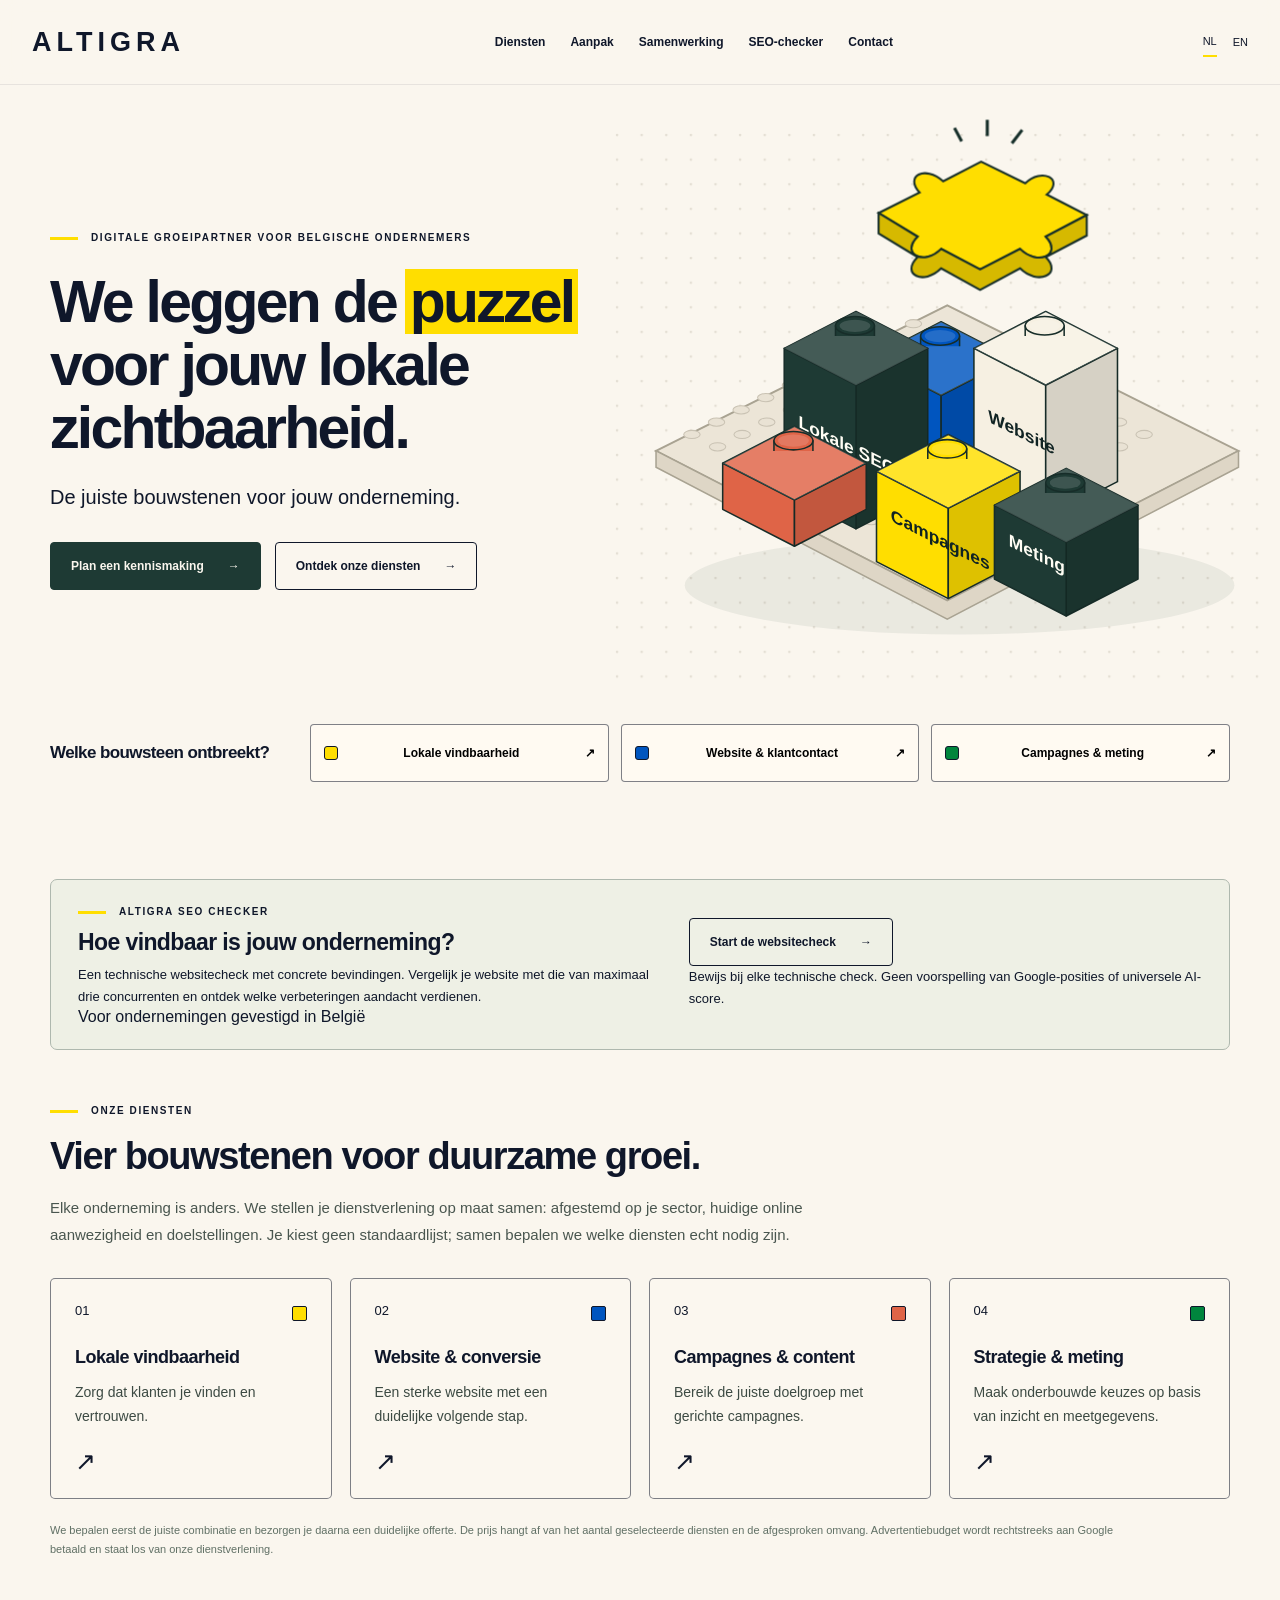
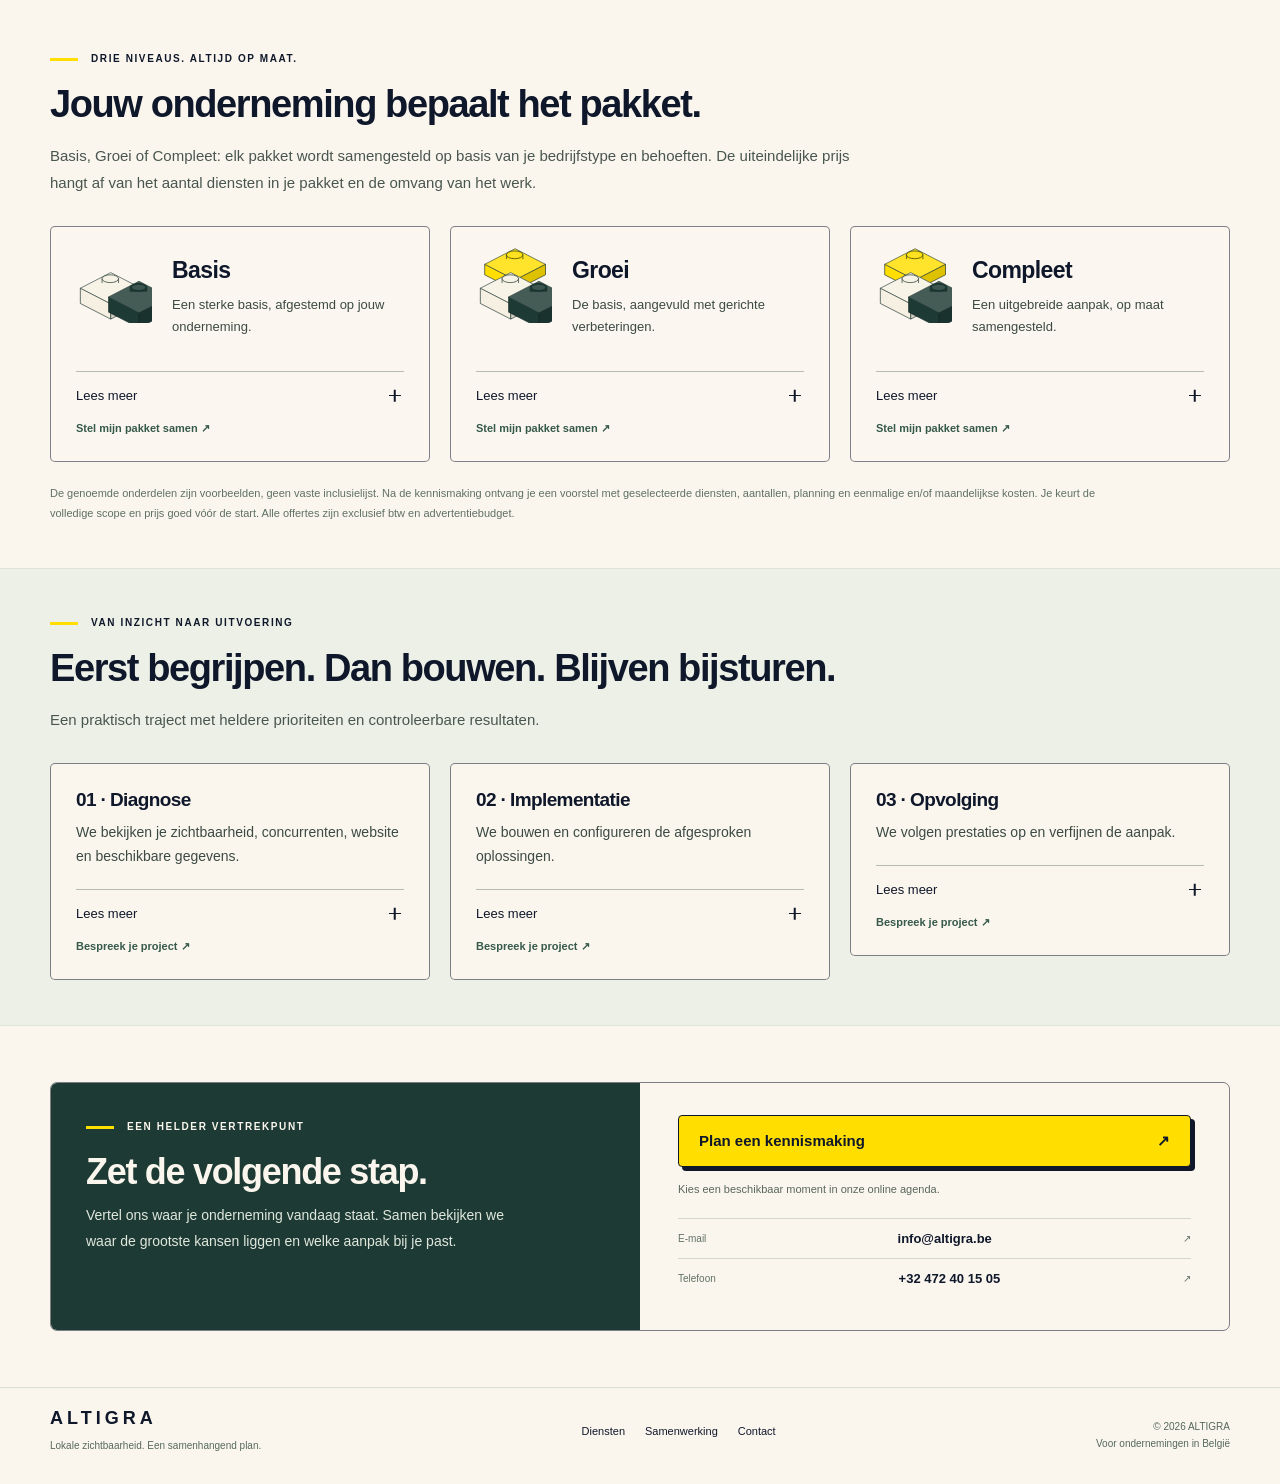
==== commit 6f18b8c7: "Publish ALTIGRA building-block design and proofread Dutch/English copy Apply the approved cream, gre" ====
--- a/index.html
+++ b/index.html
@@ -1,106 +1,23 @@
 <!DOCTYPE html>
-<html data-release="connected-20261020" lang="nl" data-lang="nl">
+<html data-release="building-blocks-20261025" lang="nl" data-lang="nl">
 <head>
 <meta charset="UTF-8">
 <meta name="viewport" content="width=device-width, initial-scale=1, viewport-fit=cover">
-<title>Altigra — Technologie · Bedrijfsvoering · Groei</title>
+<title>ALTIGRA — Lokale zichtbaarheid & digitale groei</title>
 <link rel="icon" href="data:image/svg+xml,%3Csvg xmlns=%27http://www.w3.org/2000/svg%27 viewBox=%270 0 100 100%27%3E%3Ctext y=%27.9em%27 font-size=%2790%27%3E%F0%9F%A7%A9%3C/text%3E%3C/svg%3E">
-<meta name="description" content="Altigra: lokale SEO, Google Bedrijfsprofiel, reviews, Google Ads en Meta Ads. Ontdek onze diensten en pakketten op maat.">
+<meta name="description" content="Altigra: lokale SEO, Google Bedrijfsprofiel, websites, Google Ads en content. Ontdek onze diensten en pakketten op maat.">
 <link rel="preconnect" href="https://fonts.googleapis.com">
 <link rel="preconnect" href="https://fonts.gstatic.com" crossorigin>
 <link href="https://fonts.googleapis.com/css2?family=Chakra+Petch:wght@700&family=Space+Mono:wght@400;700&family=Fraunces:ital,opsz,wght@0,9..144,700;1,9..144,400&display=swap" rel="stylesheet">
-<style>
-:root{color-scheme:light;--bg:#f4eee2;--card:#fffaf1;--text:#292f28;--ink:#292f28;--forest:#304b3c;--mustard:#d4b363;--terra:#ad6246;--pink:#c58d8b;--cyan:#7eaaa3;--violet:#9c8aa6;--bd:#d1c7b5}
-*{box-sizing:border-box;margin:0;padding:0}html{scroll-behavior:smooth;scroll-padding-top:150px}body{background:var(--bg);color:var(--text);font:400 17px/1.75 'DM Sans',Arial,sans-serif;overflow-wrap:break-word}html[data-lang="nl"] .en,html[data-lang="en"] .nl{display:none!important}a{color:inherit}h1,h2,h3{font-family:'Fraunces',Georgia,serif;line-height:1.18;font-weight:700;letter-spacing:-.025em}h1{font-size:clamp(38px,5.3vw,66px)}h2{font-size:clamp(29px,3.6vw,42px)}h3{font-size:25px}.wrap{max-width:1200px;margin:auto;padding:0 28px}header{position:sticky;top:0;z-index:100;background:#f4eee2;border-bottom:1px solid var(--bd)}.nav{max-width:1250px;margin:auto;display:flex;align-items:center;justify-content:space-between;gap:18px;padding:19px 28px;flex-wrap:wrap}.logo{font:800 27px 'Manrope',Arial,sans-serif;letter-spacing:-1px;text-decoration:none;text-transform:uppercase;color:var(--forest)}nav{display:flex;gap:19px;font-size:15px;font-weight:600;align-items:center}nav a{text-decoration:none;padding:8px 0}nav a:hover{text-decoration:underline}.right{display:flex;align-items:center;gap:15px}.lang{display:flex;border:1px solid #9b9787;border-radius:4px;overflow:hidden}.lang button{font:600 14px 'DM Sans',sans-serif;padding:9px 11px;border:0;background:#fffaf1;color:#292f28;cursor:pointer}.lang button[aria-pressed="true"]{background:var(--forest);color:#fff}.btn{display:inline-block;font:600 16px/1.4 'DM Sans',sans-serif;padding:14px 21px;text-decoration:none;border:1px solid var(--forest);border-radius:4px;cursor:pointer}.btn.f,.btn.t{background:var(--forest);color:white}.btn.m{background:#fffaf1;color:var(--forest)}.btn.sm{font-size:14px;padding:11px 15px}.btns{display:flex;gap:14px;flex-wrap:wrap}.hero{display:grid;grid-template-columns:1.2fr .8fr;gap:55px;align-items:center;padding-top:85px;padding-bottom:85px;position:relative;isolation:isolate;background:linear-gradient(120deg,#f4eee2,#e9dfca)}.hero>div{position:relative;z-index:1;min-width:0}.tag{display:inline-block;font:700 12px/1.6 'DM Sans',sans-serif;letter-spacing:1.5px;text-transform:uppercase;color:var(--forest);margin-bottom:18px}.hero h1{margin-bottom:24px}.hero h1 span{color:var(--forest)}.hero p.lead{font-size:19px;line-height:1.75;margin-bottom:28px;max-width:600px;color:#384239}.pbox{padding:18px;border:1px solid #c8bda8;background:#fffaf1;border-radius:8px;box-shadow:0 8px 25px #304b3c0a}.pgrid{display:grid;grid-template-columns:1fr 1fr;gap:12px}.pc{padding:25px 15px;border:1px solid #596a4630;border-radius:5px}.pc h3{font:700 17px/1.4 'Manrope',sans-serif;margin-bottom:6px}.pc p{font-size:15px;line-height:1.5;color:#303b31}.pc.m{background:#e5ce96}.pc.t{background:#dfb8a4}.pc.f{background:#cad2b3}.pc.c{background:#bfd3cc}.marq{display:none}section{padding:75px 0;border-top:1px solid var(--bd);position:relative;overflow:hidden;isolation:isolate}section>.wrap{position:relative;z-index:1}#services{background:#eee7d7}#process{background:#dfe6dc}#plans{background:#eee0cd}#start{background:#e7e2d9}#book{background:#ddd4bd}.sh{max-width:820px;margin-bottom:38px}.sh h2{margin-bottom:18px}.sh p{color:#384239;line-height:1.75}.grid3{display:grid;grid-template-columns:repeat(3,minmax(0,1fr));gap:22px}.card,.step,.panel{min-width:0;background:#fffaf1;border:1px solid #cbbfa9;border-radius:7px;padding:30px}.card{display:flex;flex-direction:column;justify-content:space-between}.card h3{margin-bottom:17px}.card p{font-size:16px;line-height:1.75;color:#384239;margin-bottom:20px}.num{width:36px;height:36px;border:1px solid #a99b78;border-radius:50%;background:#e9d9b1;color:#304b3c;font:700 13px/34px 'DM Sans',sans-serif;text-align:center;margin-bottom:25px}.card ul{list-style:none;border-top:1px solid var(--bd);padding-top:14px}.card li{font-size:15px;line-height:1.7;padding:8px 0;display:flex;gap:10px}.card li:before{content:"—";color:#8d5038;flex-shrink:0}.service-link{display:block;font-weight:700;font-size:15px;text-decoration:none;color:var(--forest);margin-top:23px}.step h3{margin-bottom:15px}.step p{font-size:16px;line-height:1.75;color:#384239}.step b{color:#8d5038}.price{font:700 37px/1.5 'Fraunces',Georgia,serif;margin:14px 0}.price small{font:400 15px 'DM Sans',sans-serif}.fine{font-size:15px;line-height:1.75;max-width:850px;margin-top:28px;color:#384239}.bk{display:grid;grid-template-columns:1fr 1fr;gap:25px;align-items:start}.panel h2{margin-bottom:18px;font-size:31px}.panel>p{font-size:16px;line-height:1.75;margin-bottom:22px}.ci{list-style:none;margin:15px 0 25px}.ci li{padding:17px 0;border-top:1px solid var(--bd);font-size:16px;line-height:1.75}.ci small{display:block;font-size:13px;font-weight:700;letter-spacing:.5px;text-transform:uppercase;color:#75422d;margin-bottom:7px}.ci a{font-weight:600}.ps{font:italic 22px/1.6 'Fraunces',Georgia,serif;border-left:3px solid #ad6246;padding-left:15px}.cal{width:100%;min-width:0;max-width:100%;height:650px;border:1px solid var(--bd);border-radius:5px;background:#fff}.note{font-size:14px;line-height:1.7;margin-top:15px}.pz{position:absolute;aspect-ratio:1;fill:var(--c);stroke:#455848;stroke-width:1.1;pointer-events:none;z-index:-1;opacity:.65;transform:rotate(var(--r,0deg))}.hero>.pz{z-index:-1}.pz use{pointer-events:none}footer{background:#304b3c;color:#fff8e9;padding:40px 0;text-align:center;font-size:15px}footer .logo{color:#fff8e9}footer .tg{font:italic 21px 'Fraunces',Georgia,serif;margin:18px 0}a:focus-visible,button:focus-visible{outline:3px solid #ad6246;outline-offset:4px}
-@media(max-width:1000px){.right .btn{display:none}.hero{gap:30px}.grid3{gap:16px}.card{padding:24px}}
-@media(max-width:760px){html{scroll-padding-top:145px}.wrap{padding:0 22px}.nav{padding:13px 20px;gap:8px}.logo{font-size:25px}nav{order:3;width:100%;display:flex;flex-wrap:wrap;gap:4px 15px;font-size:14px}nav a{min-height:40px;padding:8px 0}.lang button{padding:9px 11px}.hero{grid-template-columns:1fr;padding:45px 22px 50px;gap:32px}.hero h1{font-size:40px;line-height:1.18;letter-spacing:-1px}.hero p.lead{font-size:17px;line-height:1.8}.tag{font-size:11px;letter-spacing:1px}.btns{display:grid;grid-template-columns:1fr;gap:12px}.btns .btn{text-align:center;min-height:48px}.pbox{padding:14px}.pc{padding:20px 14px}.pc h3{font-size:16px}.pc p{font-size:14px}.grid3,.bk{grid-template-columns:1fr;gap:20px}section{padding:48px 0}h2{font-size:30px;line-height:1.25}h3{font-size:25px;line-height:1.3}.sh{margin-bottom:28px}.sh p,.card p,.step p,.panel>p,.ci li{font-size:17px;line-height:1.8}.card,.step,.panel{padding:25px 22px}.card li{font-size:16px;line-height:1.75}.fine,.service-link{font-size:16px;line-height:1.75}.panel h2{font-size:29px;line-height:1.3}.price{font-size:36px}.pz{display:none}.cal{height:700px}.note{font-size:15px}footer{font-size:15px}.hero h1 br{display:block}}
-@media(max-width:360px){.hero h1{font-size:35px}.wrap{padding:0 18px}.hero{padding-left:18px;padding-right:18px}.card,.panel,.step{padding:22px 18px}nav{gap:3px 12px}}
-@media(prefers-reduced-motion:reduce){html{scroll-behavior:auto}}
-
-/* Sharper heritage colours, with opaque surfaces protecting all text. */
-:root{--forest:#174b42;--mustard:#d7a423;--terra:#b8472d;--pink:#ba4f58;--cyan:#287b80;--violet:#655079;--bd:#baab8c}
-body{background:#f3ead8}.hero{background:#f3ead8;overflow:hidden}.hero h1{font-size:clamp(36px,4.5vw,57px)}.hero .pbox{border:2px solid #174b42;background:#fff9ea;box-shadow:9px 9px 0 #d7a423}.pc{border:1px solid #514d39}.pc.m{background:#ecc355}.pc.t{background:#db8866}.pc.f{background:#a6b98e}.pc.c{background:#78aaa5}.pc h3{font-size:15px}.pc p{color:#24382f}#value{background:#174b42;color:#fff5dd}#value .tag,#value p{color:#fff5dd}#value .sh{max-width:900px;margin:0}#value .grid3{display:none}#services{background:#e8bf54}#start{background:#d7ddd0}#plans{background:#d27b58}#process{background:#d7c6df}#book{background:#c6d8cf}.card,.panel{background:#fff9ec;border:1px solid #776d55;box-shadow:4px 5px 0 #24382f14}.card{position:relative}.card:before{content:"";display:block;width:45px;height:6px;background:var(--terra);margin-bottom:22px}.card:nth-child(2):before{background:var(--forest)}.card:nth-child(3):before{background:#9b7320}.price{font-size:29px;line-height:1.4}.price small{display:block;font-size:12px;margin-top:7px}.fine{background:#fff9ec;padding:20px;border-left:4px solid #174b42;max-width:none}.sh{max-width:900px}.sh p{color:#293c32}.card h3{font-size:25px}.brick-decor,.puzzle-decor{position:absolute;pointer-events:none;z-index:0;opacity:.6}.brick-decor{width:112px;height:64px;border:2px solid #24382f;background:var(--piece,#b8472d);border-radius:5px;transform:rotate(-14deg);background-image:radial-gradient(ellipse at center,#ffffff45 0 28%,#24382f90 30% 35%,transparent 38%);background-size:34px 29px;box-shadow:4px 5px 0 #24382f45}.puzzle-decor{width:125px;fill:var(--piece,#174b42);stroke:#24382f;stroke-width:1.5;transform:rotate(17deg)}section>.wrap,.hero>div{z-index:1;position:relative}section .brick-decor{right:-30px;top:18px}section .puzzle-decor{left:-47px;bottom:22px}.hero>.brick-decor{right:8px;top:12px}.hero>.puzzle-decor{left:48%;bottom:-35px}#value .brick-decor{--piece:#d7a423}#plans .puzzle-decor{--piece:#174b42}#start .brick-decor{--piece:#287b80}footer{background:#153e37}
-@media(max-width:760px){.hero h1{font-size:38px}.card h3{font-size:26px}.price{font-size:31px}.brick-decor{width:74px;height:43px;background-size:23px 20px;opacity:.4}.puzzle-decor{width:90px;opacity:.35}section .brick-decor{right:-23px;top:7px}section .puzzle-decor{left:-45px;bottom:5px}.hero>.puzzle-decor{left:auto;right:-40px;bottom:8px}.hero>.brick-decor{top:4px;right:-24px}.hero .pbox{box-shadow:5px 5px 0 #d7a423}.fine{font-size:15px}.pc h3{font-size:14px}.pc p{font-size:14px}}
-
-/* Strategic introduction: one connected card, with a dedicated booking surface. */
-#book{background:#d4c29c;padding:80px 0}.consult-split{display:grid;grid-template-columns:minmax(0,5fr) minmax(0,6fr);border:1px solid #174b42;border-radius:14px;overflow:hidden;box-shadow:10px 10px 0 #174b421a;align-items:stretch}.consult-copy{background:#174b42;color:#fff9ec;padding:46px 38px}.consult-copy .tag{color:#f1cc6c;margin-bottom:20px}.consult-copy h2{font-size:clamp(30px,3.1vw,40px);line-height:1.2;margin-bottom:23px}.consult-intro{font-size:17px;line-height:1.85;color:#f5eddb}.consult-benefits{list-style:none;margin:28px 0 32px}.consult-benefits li{display:flex;gap:14px;padding:19px 0;border-top:1px solid #ffffff35}.consult-check{flex-shrink:0;width:25px;height:25px;background:#e8bc52;color:#163e35;border-radius:50%;font:700 16px/25px Arial;text-align:center;margin-top:3px}.consult-benefits h3,.consult-direct h3{font:700 17px/1.5 'DM Sans',sans-serif;letter-spacing:0;margin:0 0 5px;color:#fff9ec}.consult-benefits p{font-size:16px;line-height:1.75;color:#f0e8d7}.consult-direct{border-top:1px solid #ffffff45;padding-top:25px}.consult-direct p{font-size:15px;line-height:1.8;color:#f0e8d7;margin-bottom:15px}.consult-direct a{display:block;width:fit-content;color:#ffdf8b;font-size:18px;font-weight:600;line-height:1.8;text-underline-offset:4px;padding:4px 0}.consult-calendar{min-width:0;background:#fffdf7;padding:30px 18px 24px;display:flex;flex-direction:column}.consult-calendar-head{padding:6px 18px 20px}.consult-calendar-head .tag{font-size:11px;margin-bottom:10px}.consult-calendar-head h3{font-size:26px;margin:0 0 10px}.consult-calendar-head p{font-size:15px;color:#384239}.consult-calendar .cal{height:710px;min-height:710px;border:0;border-radius:8px;background:white}.consult-calendar-foot{padding:20px 16px 3px;text-align:center;border-top:1px solid #d1c7b5;margin-top:auto}.consult-calendar-foot p{font-size:14px;margin-bottom:12px}.consult-calendar-foot .btn{font-size:14px}.consult-copy a:focus-visible{outline-color:#f1cc6c}
-@media(max-width:900px){.consult-split{grid-template-columns:1fr}.consult-copy{padding:36px 30px}.consult-calendar{padding:26px 14px}.consult-calendar .cal{height:730px;min-height:730px}}
-@media(max-width:760px){#book{padding:48px 0}.consult-copy{padding:30px 23px}.consult-copy h2{font-size:31px}.consult-intro{font-size:17px;line-height:1.8}.consult-benefits p{font-size:16px}.consult-direct a{font-size:17px;min-height:44px}.consult-calendar{padding:24px 0 20px}.consult-calendar-head{padding:3px 22px 18px}.consult-calendar-head h3{font-size:26px}.consult-split{box-shadow:5px 5px 0 #174b421a;border-radius:10px}.consult-calendar .cal{height:780px;min-height:780px}.consult-calendar-foot{margin:0 18px;padding:20px 0 0}.consult-calendar-foot .btn{display:block}.consult-check{width:24px;height:24px;line-height:24px}.consult-benefits li{gap:11px}}
-
-/* Resolution-independent isometric bricks; text remains on opaque foreground panels. */
-.brick-decor{width:180px;height:auto;aspect-ratio:260/210;background:none;border:0;border-radius:0;box-shadow:none;opacity:.94;color:#b8472d;transform:rotate(-13deg);filter:drop-shadow(0 12px 7px #173f3230)}section .brick-decor{right:-48px;top:0}.hero>.brick-decor{right:12px;top:-7px;width:160px}#value .brick-decor{color:#d7a423}#services .brick-decor{color:#b8472d}#start .brick-decor{color:#287b80}#plans .brick-decor{color:#174b42}#process .brick-decor{color:#a57521}#book .brick-decor{color:#655079}.puzzle-decor{filter:drop-shadow(3px 5px 0 #173f3228);opacity:.73}
-@media(max-width:760px){.brick-decor{width:105px;opacity:.88;filter:drop-shadow(0 5px 3px #173f3228)}section .brick-decor{right:-35px;top:-9px}.hero>.brick-decor{width:105px;right:-24px;top:-20px}}
-
-.card{padding-top:62px}.card:before{position:absolute;top:29px;left:30px;margin:0}.catalogue{display:grid;gap:12px}.catalogue-item{display:grid;grid-template-columns:92px minmax(0,1fr) minmax(200px,.55fr);gap:24px;align-items:center;background:#fff9ec;border:1px solid #776d55;border-radius:7px;padding:23px 25px;border-left:5px solid #a53d30}.catalogue-item.addon{border-left-color:#ac650d}.catalogue-item.premium{border-left-color:#235644}.catalogue-meta{display:flex;flex-direction:column;gap:6px}.service-id{font:700 18px 'Manrope',Arial,sans-serif}.level{font-size:12px;font-weight:700;text-transform:uppercase;letter-spacing:.5px}.catalogue-item h3{font-size:23px;margin-bottom:7px}.catalogue-item p{font-size:15px;line-height:1.7;color:#384239}.catalogue-price strong{display:block;font-size:16px;line-height:1.65}.catalogue-price small{display:block;font-size:13px;margin-top:6px;color:#384239}.sector-grid{display:grid;grid-template-columns:repeat(3,minmax(0,1fr));gap:22px}.sector-price{font-weight:700;font-size:19px;line-height:1.6;border-top:1px solid #baab8c;padding-top:17px}.sector .tag{font-size:10px}.sector.addon:before{background:#ac650d}.sector.premium:before{background:#235644}#plans .price{font-size:29px}.catalogue-item .level{color:#76372c}.catalogue-item.addon .level{color:#82500d}.catalogue-item.premium .level{color:#235644}
-@media(max-width:900px){.sector-grid{grid-template-columns:repeat(2,minmax(0,1fr))}.catalogue-item{grid-template-columns:70px minmax(0,1fr);gap:15px}.catalogue-price{grid-column:2}}
-@media(max-width:760px){.sector-grid{grid-template-columns:1fr}.catalogue-item{display:block;padding:22px 20px}.catalogue-meta{flex-direction:row;align-items:center;gap:13px;margin-bottom:13px}.catalogue-item h3{font-size:25px;line-height:1.3}.catalogue-item p{font-size:16px;line-height:1.8}.catalogue-price{border-top:1px solid #d1c7b5;margin-top:17px;padding-top:14px}.catalogue-price strong{font-size:17px}.catalogue-price small{font-size:14px}.sector-price{font-size:19px}}
-
-/* A quieter hierarchy: three offers first, supporting detail on demand. */
-#services{background:#f3ead8}#plans{background:#eee6d5}#start{background:#e2e8df;padding:48px 0}.expertise-row{display:grid;grid-template-columns:repeat(3,minmax(0,1fr));gap:36px;margin:35px 0}.expertise-row article{padding:25px 0;border-top:2px solid #b89b51}.expertise-number{font-size:12px;font-weight:700;letter-spacing:2px;color:#7c5436;display:block;margin-bottom:14px}.expertise-row h3{font-size:25px;margin-bottom:12px}.expertise-row p{font-size:16px;color:#384239;line-height:1.8}.quiet-details{border-top:1px solid #b9b09b;margin-top:30px;padding-top:18px}.quiet-details>summary{cursor:pointer;font-size:16px;font-weight:600;color:#174b42;padding:10px 0;list-style-position:outside;margin-left:20px}.quiet-details[open]>summary{margin-bottom:25px}.quiet-details .catalogue{margin-top:18px}.quiet-details .catalogue-item{background:#fffaf0;border:0;border-bottom:1px solid #d1c7b5;border-radius:0;padding:20px 15px}.quiet-details .service-id{font-size:13px}.quiet-details .catalogue-item h3{font-size:20px}.quiet-details .level{font-size:10px}#plans .sh{max-width:780px}#plans .sh h2{font-size:39px}.plan-card{border:1px solid #b6ac96;box-shadow:none;border-radius:8px;padding:35px 28px;background:#fffaf0}.plan-card:before{display:none}.plan-card:nth-child(2){border:2px solid #174b42;background:#fffdf6;padding:34px 27px}.plan-card h3{font-size:27px;letter-spacing:0;margin-bottom:16px}.plan-card .price{font-size:32px!important;line-height:1.45;margin:10px 0 17px}.plan-card p{font-size:15px;line-height:1.8;min-height:108px}.plan-card ul{border-top:1px solid #d1c7b5}.plan-card li{font-size:15px;line-height:1.75;padding:9px 0}.plan-details{margin-top:22px}.plan-details>summary{font-size:14px;color:#174b42;cursor:pointer;font-weight:600;padding:8px 0}.plan-details ul{margin-top:12px}.plan-details li{font-size:14px}.plan-card .service-link{border-top:1px solid #d1c7b5;padding-top:20px;margin-top:28px;font-size:15px}.sector-intro h2{font-size:30px;margin-bottom:15px}.sector-intro>div>p{font-size:16px;color:#384239}.sector-grid .card{background:#f8f8ee;box-shadow:none}.sector-grid .tag{color:#384239}#plans>.brick-decor{width:125px;opacity:.65;right:-32px}#plans .fine{background:none;border:0;padding:0;font-size:13px;line-height:1.8;color:#465045;margin-top:28px}.sector-grid{margin-top:25px}
-@media(max-width:760px){.expertise-row{grid-template-columns:1fr;gap:4px;margin:25px 0}.expertise-row article{padding:23px 0}.expertise-row h3{font-size:26px}.expertise-row p{font-size:17px}#plans .sh h2{font-size:31px}.plan-card,.plan-card:nth-child(2){padding:28px 23px}.plan-card p{min-height:0;font-size:17px}.plan-card li{font-size:16px}.plan-card .price{font-size:31px!important}.plan-details>summary{font-size:16px}.plan-details li{font-size:15px}.quiet-details>summary{font-size:16px;line-height:1.7}.quiet-details .catalogue-item{padding:22px 12px}.quiet-details .catalogue-item h3{font-size:23px}#plans .fine{font-size:14px}.sector-intro h2{font-size:29px}}
-
-.catalogue{display:grid;grid-template-columns:repeat(2,minmax(0,1fr));gap:0 32px}.catalogue-item{grid-template-columns:1fr;gap:8px;background:transparent;border:0;border-top:1px solid #c3b79e;border-radius:0;padding:24px 0;align-items:start}.catalogue-item.addon,.catalogue-item.premium{border-left:0}.catalogue-meta{display:block}.catalogue-item h3{font-size:23px}.catalogue-item p{font-size:16px;line-height:1.8}.catalogue .level{font-size:10px;letter-spacing:1.3px}.plan-card p{min-height:0}.plan-card .package-tagline{font-weight:600;font-size:17px;line-height:1.65;margin-bottom:16px;color:#174b42}.package-examples{display:block;font-size:11px;font-weight:700;text-transform:uppercase;letter-spacing:1px;margin:25px 0 12px;color:#6c563a}.tailored-price{border-top:1px solid #d1c7b5;margin-top:25px;padding-top:20px}.tailored-price strong{font:700 24px/1.4 'Fraunces',Georgia,serif;color:#174b42}.tailored-price p{font-size:13px;line-height:1.8;margin:10px 0 0}.plan-card ul{padding-top:5px}.plan-card .service-link{margin-top:22px}.catalogue-item .level{color:#384239!important}
-@media(max-width:760px){.catalogue{grid-template-columns:1fr;gap:0}.catalogue-item{padding:23px 0}.catalogue-item h3{font-size:24px}.catalogue-item p{font-size:17px}.plan-card .package-tagline{font-size:18px}.tailored-price p{font-size:15px}.plan-card li{font-size:16px}.package-examples{font-size:11px}}
-
-/* Vivid building-block accents with quiet, readable service cards. */
-:root{--brick-red:#c9232b;--brick-blue:#0055a6;--brick-yellow:#ffd500;--brick-green:#008545}
-.catalogue{gap:18px;grid-template-columns:repeat(2,minmax(0,1fr))}.catalogue-item,.catalogue-item.addon,.catalogue-item.premium{background:#fffdf6;border:1px solid #d8d5c8;border-left:4px solid var(--brick-blue);border-radius:12px;padding:22px 24px;box-shadow:0 4px 14px #173b3206;gap:5px}.catalogue-item:nth-child(4n+2){border-left-color:var(--brick-red)}.catalogue-item:nth-child(4n+3){border-left-color:var(--brick-green)}.catalogue-item:nth-child(4n){border-left-color:#b38e00}.catalogue-item h3,.expertise-row h3{font-family:'Manrope',Arial,sans-serif;font-size:18px;font-weight:700;line-height:1.45;letter-spacing:-.3px;margin-bottom:8px}.catalogue-item p{font-size:15px;line-height:1.8;margin:0}.catalogue-meta{opacity:.7}.catalogue .level{font-size:10px;letter-spacing:1px}.expertise-row h3{font-size:20px}.brick-decor,#services .brick-decor{color:var(--brick-red)}#value .brick-decor{color:var(--brick-yellow)}#start .brick-decor,#book .brick-decor{color:var(--brick-blue)}#plans .brick-decor{color:var(--brick-green)}#process .brick-decor{color:var(--brick-yellow)}.puzzle-decor{--piece:var(--brick-blue);opacity:.9}#plans .puzzle-decor{--piece:var(--brick-red)}.pc.m{background:#ffd500}.pc.t{background:#f4aaa0}.pc.f{background:#a2d2ae}.pc.c{background:#8bbce5}.plan-card:nth-child(1){border-top:5px solid var(--brick-blue)}.plan-card:nth-child(2){border-top:5px solid var(--brick-red)}.plan-card:nth-child(3){border-top:5px solid var(--brick-green)}.logic-panel{background:#112f2b;color:#fffdf2;border-radius:20px;padding:42px;display:grid;grid-template-columns:1.5fr 1fr;gap:35px;margin:0 0 55px;border-top:7px solid #ffd500}.logic-panel h2{font-size:34px;color:#fffdf2;margin:12px 0 18px}.logic-panel p{color:#e3ede5;font-size:16px;line-height:1.8}.logic-panel .tag{color:#ffd500}.logic-actions{display:flex;flex-direction:column;justify-content:center;align-items:flex-start;gap:18px}.logic-actions .btn{background:#ffd500;color:#173b32}.logic-actions p{font-size:13px;margin:0}.logic-chip{display:inline-block;font-size:11px;letter-spacing:1px;font-weight:700;border:1px solid #8fa99b;padding:8px 12px;border-radius:99px}@media(max-width:760px){.catalogue{grid-template-columns:1fr;gap:14px}.catalogue-item,.catalogue-item.addon,.catalogue-item.premium{padding:20px}.catalogue-item h3{font-size:18px}.catalogue-item p{font-size:16px}.logic-panel{grid-template-columns:1fr;padding:28px 23px;gap:22px}.logic-panel h2{font-size:28px}.logic-panel p{font-size:16px}.brick-decor,.puzzle-decor{pointer-events:none}section>.wrap{z-index:1}}
-
-/* Service categories: four calm groups, no repeated level or price badges. */
-.service-groups{display:grid;grid-template-columns:repeat(2,minmax(0,1fr));gap:26px;align-items:stretch;margin-top:36px}
-.service-group{--category:#0055a6;background:#fffdf7;border:1px solid #d9d5c9;border-radius:16px;overflow:hidden;box-shadow:0 5px 20px #173b3205;min-width:0}
-.service-group.web{--category:#008545}.service-group.campaigns{--category:#c9232b}.service-group.strategy{--category:#9b7700}
-.service-group-head{position:static!important;display:flex;align-items:flex-start;gap:16px;padding:27px 28px 24px;background:transparent!important;border:0;border-top:4px solid var(--category);box-shadow:none!important;backdrop-filter:none!important;width:auto;flex-wrap:nowrap}
-.group-marker{display:flex;align-items:center;justify-content:center;flex-shrink:0;width:38px;height:38px;border:1px solid var(--category);border-radius:10px;color:var(--category);font:700 12px/1 'Manrope',Arial,sans-serif;letter-spacing:1px}
-.service-group-head h3{font:700 21px/1.35 'Manrope',Arial,sans-serif;color:#173b32;letter-spacing:-.4px;margin:0 0 8px}
-.service-group-head p{font:400 14px/1.65 'Manrope',Arial,sans-serif;color:#506057;margin:0}
-.group-services{list-style:none;margin:0;padding:0 28px 12px}
-.group-services li{margin:0;padding:18px 0;border-top:1px solid #e4e2d8;display:block}
-.group-services li:before{display:none!important;content:none!important}
-.group-services h4{font:700 16px/1.55 'Manrope',Arial,sans-serif;color:#173b32;letter-spacing:0;margin:0 0 5px}
-.group-services p{font:400 14px/1.75 'Manrope',Arial,sans-serif;color:#506057;margin:0}
-@media(max-width:760px){.service-groups{grid-template-columns:1fr;gap:20px;margin-top:28px}.service-group-head{padding:23px 21px 20px;gap:13px}.service-group-head h3{font-size:20px}.service-group-head p{font-size:15px}.group-services{padding:0 21px 8px}.group-services li{padding:17px 0}.group-services h4{font-size:16px}.group-services p{font-size:15px;line-height:1.75}.group-marker{width:34px;height:34px}}
-
-/* Crisp puzzle and brick pattern, based on the supplied visual reference. */
-:root{--ink:#111713;--forest:#1e3a34;--gold:#d9a036;--cyan:#2cb2d6;--terra:#d86a4c}
-body{background:#faf8f5;color:var(--ink)}body>header{background:#faf8f5;border-bottom:2px solid #111;box-shadow:none}
-.brick-decor,.puzzle-decor{display:none!important}
-.hero{position:relative;isolation:isolate;max-width:none;width:100%;margin:0;padding:85px max(5vw,calc((100vw - 1160px)/2));gap:48px;background:#faf8f5;border-bottom:2px solid #111;overflow:hidden}
-.hero:before{content:"";position:absolute;inset:0;background-image:url("data:image/svg+xml,%3Csvg%20xmlns%3D%22http%3A%2F%2Fwww.w3.org%2F2000%2Fsvg%22%20width%3D%22200%22%20height%3D%22200%22%20viewBox%3D%220%200%20160%20160%22%3E%3Cg%20stroke%3D%22%23111%22%20stroke-width%3D%222%22%20fill%3D%22%23D9A036%22%3E%3Crect%20x%3D%2210%22%20y%3D%2210%22%20width%3D%2260%22%20height%3D%2240%22%20rx%3D%224%22%2F%3E%3Ccircle%20cx%3D%2225%22%20cy%3D%2218%22%20r%3D%225%22%20fill%3D%22%23E2B258%22%2F%3E%3Ccircle%20cx%3D%2255%22%20cy%3D%2218%22%20r%3D%225%22%20fill%3D%22%23E2B258%22%2F%3E%3C%2Fg%3E%3Cpath%20d%3D%22M90%2010H130C130%2018%20140%2018%20140%2010H150V50C142%2050%20142%2060%20150%2060V70H90Z%22%20fill%3D%22%231E3A34%22%20stroke%3D%22%23111%22%20stroke-width%3D%222%22%2F%3E%3Cg%20stroke%3D%22%23111%22%20stroke-width%3D%222%22%20fill%3D%22%232CB2D6%22%3E%3Crect%20x%3D%2220%22%20y%3D%2290%22%20width%3D%2240%22%20height%3D%2240%22%20rx%3D%224%22%2F%3E%3Cg%20fill%3D%22%2358C2E0%22%3E%3Ccircle%20cx%3D%2230%22%20cy%3D%22100%22%20r%3D%224%22%2F%3E%3Ccircle%20cx%3D%2250%22%20cy%3D%22100%22%20r%3D%224%22%2F%3E%3Ccircle%20cx%3D%2230%22%20cy%3D%22120%22%20r%3D%224%22%2F%3E%3Ccircle%20cx%3D%2250%22%20cy%3D%22120%22%20r%3D%224%22%2F%3E%3C%2Fg%3E%3C%2Fg%3E%3Cpath%20d%3D%22M80%2090H120C120%2098%20130%2098%20130%2090H140V140H80Z%22%20fill%3D%22%23D86A4C%22%20stroke%3D%22%23111%22%20stroke-width%3D%222%22%2F%3E%3C%2Fsvg%3E");background-size:200px 200px;opacity:.38;pointer-events:none;z-index:-1}
-.hero>div:first-of-type{padding:36px;background:#faf8f5;border:2px solid #111;box-shadow:8px 8px 0 #111;min-width:0}
-.hero h1{font-family:'Manrope',Arial,sans-serif;font-weight:800;font-size:clamp(36px,3.7vw,53px);line-height:1.22;letter-spacing:-1.8px;color:#111;margin:24px 0}
-.hero h1 mark{display:inline-block;background:#d9a036;color:#111;border:2px solid #111;padding:0 8px;box-shadow:4px 4px 0 #111;line-height:1.2;margin:0 5px 8px 0}
-.hero>div>.tag{display:inline-block;font:700 10px/1.8 'Manrope',Arial,sans-serif;letter-spacing:1.1px;background:#d9a036;color:#111;border:2px solid #111;padding:6px 10px;box-shadow:3px 3px 0 #111}
-.hero .lead{font-size:16px;line-height:1.85;color:#293b34}.hero .pbox{align-self:center;background:#faf8f5;border:2px solid #111;border-radius:0;box-shadow:8px 8px 0 #111;padding:26px}
-.pc{border:2px solid #111!important;border-radius:5px!important;box-shadow:3px 3px 0 #111!important}.pc.m{background:#d9a036}.pc.t{background:#d86a4c}.pc.f{background:#1e3a34}.pc.c{background:#2cb2d6}.pc.f h3,.pc.f p{color:#fff8eb!important}
-.btn{border:2px solid #111!important;border-radius:3px!important;box-shadow:4px 4px 0 #111;transition:transform .15s,box-shadow .15s}.btn:hover{transform:translate(-1px,-1px);box-shadow:5px 5px 0 #111}.btn.f{background:#1e3a34;color:#fff}.btn.m{background:#d9a036;color:#111}
-#services,#plans{position:relative;isolation:isolate;background:#faf8f5;border-bottom:2px solid #111}
-#services:before,#plans:before{content:"";position:absolute;inset:0;background-image:url("data:image/svg+xml,%3Csvg%20xmlns%3D%22http%3A%2F%2Fwww.w3.org%2F2000%2Fsvg%22%20width%3D%22200%22%20height%3D%22200%22%20viewBox%3D%220%200%20160%20160%22%3E%3Cg%20stroke%3D%22%23111%22%20stroke-width%3D%222%22%20fill%3D%22%23D9A036%22%3E%3Crect%20x%3D%2210%22%20y%3D%2210%22%20width%3D%2260%22%20height%3D%2240%22%20rx%3D%224%22%2F%3E%3Ccircle%20cx%3D%2225%22%20cy%3D%2218%22%20r%3D%225%22%20fill%3D%22%23E2B258%22%2F%3E%3Ccircle%20cx%3D%2255%22%20cy%3D%2218%22%20r%3D%225%22%20fill%3D%22%23E2B258%22%2F%3E%3C%2Fg%3E%3Cpath%20d%3D%22M90%2010H130C130%2018%20140%2018%20140%2010H150V50C142%2050%20142%2060%20150%2060V70H90Z%22%20fill%3D%22%231E3A34%22%20stroke%3D%22%23111%22%20stroke-width%3D%222%22%2F%3E%3Cg%20stroke%3D%22%23111%22%20stroke-width%3D%222%22%20fill%3D%22%232CB2D6%22%3E%3Crect%20x%3D%2220%22%20y%3D%2290%22%20width%3D%2240%22%20height%3D%2240%22%20rx%3D%224%22%2F%3E%3Cg%20fill%3D%22%2358C2E0%22%3E%3Ccircle%20cx%3D%2230%22%20cy%3D%22100%22%20r%3D%224%22%2F%3E%3Ccircle%20cx%3D%2250%22%20cy%3D%22100%22%20r%3D%224%22%2F%3E%3Ccircle%20cx%3D%2230%22%20cy%3D%22120%22%20r%3D%224%22%2F%3E%3Ccircle%20cx%3D%2250%22%20cy%3D%22120%22%20r%3D%224%22%2F%3E%3C%2Fg%3E%3C%2Fg%3E%3Cpath%20d%3D%22M80%2090H120C120%2098%20130%2098%20130%2090H140V140H80Z%22%20fill%3D%22%23D86A4C%22%20stroke%3D%22%23111%22%20stroke-width%3D%222%22%2F%3E%3C%2Fsvg%3E");background-size:240px 240px;opacity:.15;pointer-events:none;z-index:-1}
-#services>.wrap>.sh,#plans>.wrap>.sh{background:#faf8f5;padding:25px 28px;border-left:5px solid #111;max-width:920px}
-.logic-panel{border:2px solid #111;border-top:7px solid #d9a036;border-radius:3px;box-shadow:6px 6px 0 #111;background:#1e3a34}.logic-actions .btn{background:#d9a036}
-.service-groups{gap:30px}.service-group{border:2px solid #111;border-radius:3px;background:#fffdf8;box-shadow:6px 6px 0 #111}.service-group-head{border-top:0;border-bottom:2px solid #111!important;background:#d9a036!important;padding:25px 26px!important}.service-group.web .service-group-head{background:#bce5ec!important}.service-group.campaigns .service-group-head{background:#efb19e!important}.service-group.strategy .service-group-head{background:#c7d7c8!important}
-.service-group-head h3{font-size:20px;color:#111}.service-group-head p{color:#253b32}.group-marker{background:#faf8f5;border:2px solid #111;border-radius:3px;color:#111;box-shadow:2px 2px 0 #111}.group-services{padding:0 26px 10px}.group-services h4{font-size:16px}.group-services p{color:#3f5148}.group-services li:first-child{border-top:0}
-#services .fine{background:#faf8f5;border:2px solid #111;padding:22px 26px;margin-top:32px}
-.plan-card,.plan-card:nth-child(2){border:2px solid #111;border-top:7px solid #d9a036;border-radius:3px;background:#fffdf8;box-shadow:6px 6px 0 #111}.plan-card:nth-child(2){border-top-color:#2cb2d6}.plan-card:nth-child(3){border-top-color:#d86a4c}
-#process{background:#1e3a34;border-bottom:2px solid #111}#process>.wrap>.sh h2,#process>.wrap>.sh p,#process>.wrap>.sh .tag{color:#fff8eb}.consult-split{border:2px solid #111;border-radius:3px;box-shadow:7px 7px 0 #111}
-@media(max-width:760px){.hero{padding:45px 22px 50px;gap:28px}.hero>div:first-of-type{padding:26px 22px;box-shadow:5px 5px 0 #111}.hero h1{font-size:35px;letter-spacing:-1.2px;line-height:1.24}.hero h1 mark{box-shadow:3px 3px 0 #111}.hero>div>.tag{font-size:9px}.hero .pbox{padding:20px;box-shadow:5px 5px 0 #111}.hero .lead{font-size:16px}.hero .btns{gap:14px}.service-groups{gap:25px}.service-group-head{padding:23px 20px!important}.group-services{padding:0 20px 8px}.service-group-head h3{font-size:19px}.group-services p{font-size:15px}#services>.wrap>.sh,#plans>.wrap>.sh{padding:20px;border-left-width:4px}.logic-panel{padding:28px 22px}.logic-panel h2{font-size:27px}#services .fine{padding:20px}.service-group,.plan-card{box-shadow:4px 4px 0 #111}}
-
-/* One consistent canvas with original, discreet business-building motifs. */
-body{background-color:#f7f4ee;background-image:url("data:image/svg+xml,%3Csvg%20xmlns%3D%22http%3A%2F%2Fwww.w3.org%2F2000%2Fsvg%22%20width%3D%221100%22%20height%3D%221000%22%20viewBox%3D%220%200%201100%201000%22%3E%3Cg%20fill%3D%22none%22%20stroke%3D%22%23b8c7be%22%20stroke-width%3D%221%22%3E%3Cpath%20d%3D%22M0%20180H1100M0%20680H1100M220%200V1000M820%200V1000%22%20stroke-dasharray%3D%222%2012%22%2F%3E%3C%2Fg%3E%3Cg%20transform%3D%22translate%28-100%2080%29%20rotate%28-12%20170%20160%29%22%3E%3Cpath%20d%3D%22M20%2020H150V70C100%2045%20100%20130%20150%20105V160H215C190%20210%20275%20210%20250%20160H300V300H170V250C220%20275%20220%20190%20170%20215V300H20Z%22%20fill%3D%22%23d9a036%22%20fill-opacity%3D%22.09%22%20stroke%3D%22%23c3ac73%22%20stroke-opacity%3D%22.32%22%20stroke-width%3D%221.5%22%2F%3E%3C%2Fg%3E%3Cg%20transform%3D%22translate%28900%20520%29%20rotate%2814%29%22%3E%3Cpath%20d%3D%22M0%200H130V50C180%2025%20180%20110%20130%2085V150H65C90%20200%205%20200%2030%20150H0Z%22%20fill%3D%22%231e3a34%22%20fill-opacity%3D%22.06%22%20stroke%3D%22%23829c8f%22%20stroke-opacity%3D%22.35%22%20stroke-width%3D%221.5%22%2F%3E%3C%2Fg%3E%3Cg%20transform%3D%22translate%28660%2030%29%22%3E%3Crect%20width%3D%2272%22%20height%3D%2272%22%20rx%3D%2216%22%20fill%3D%22%232cb2d6%22%20fill-opacity%3D%22.055%22%2F%3E%3Cpath%20d%3D%22M20%2048V38M36%2048V28M52%2048V18%22%20stroke%3D%22%23507d79%22%20stroke-opacity%3D%22.25%22%20stroke-width%3D%223%22%20stroke-linecap%3D%22round%22%2F%3E%3C%2Fg%3E%3Cg%20transform%3D%22translate%28240%20800%29%22%3E%3Crect%20width%3D%2280%22%20height%3D%2280%22%20rx%3D%2218%22%20fill%3D%22%23d86a4c%22%20fill-opacity%3D%22.065%22%2F%3E%3Ccircle%20cx%3D%2234%22%20cy%3D%2233%22%20r%3D%2214%22%20fill%3D%22none%22%20stroke%3D%22%23b67e68%22%20stroke-opacity%3D%22.3%22%20stroke-width%3D%222%22%2F%3E%3Cpath%20d%3D%22m45%2044%2014%2014%22%20stroke%3D%22%23b67e68%22%20stroke-opacity%3D%22.3%22%20stroke-width%3D%223%22%2F%3E%3C%2Fg%3E%3C%2Fsvg%3E");background-repeat:repeat;background-size:1100px 1000px;background-attachment:scroll;color:#19372f}
-body>header{background:#fbf9f4f5;border-bottom:1px solid #d1d8cd;box-shadow:0 3px 20px #173b3205}
-.hero{background:transparent;border-bottom:1px solid #d1d8cd;padding-top:70px;padding-bottom:75px;gap:55px}.hero:before,#services:before,#plans:before{display:none!important}
-.hero>div:first-of-type{padding:0;background:transparent;border:0;box-shadow:none}.hero h1{color:#183b31;font-size:clamp(38px,4vw,56px);line-height:1.18;letter-spacing:-1.8px}.hero h1 mark{background:#e3b34d;color:#183b31;border:0;border-radius:5px;box-shadow:none;padding:1px 9px;margin-right:0}
-.hero>div>.tag{background:transparent;border:0;box-shadow:none;padding:0;color:#526b5e;font-size:10px;letter-spacing:1.5px}.hero .lead{max-width:600px;color:#465b50;line-height:1.85}
-.hero .pbox{border:1px solid #cbd3c7;border-radius:18px;background:#fffdf7;box-shadow:0 18px 45px #183b3110;padding:30px;transform:none}.pbox>.tag{font-size:11px;color:#50675b;letter-spacing:1.4px}
-.pc{border:1px solid #1e3a3420!important;box-shadow:0 4px 12px #183b3109!important;border-radius:12px!important}.pc.m{background:#e5bd63}.pc.t{background:#e6ae96}.pc.f{background:#1e3a34}.pc.c{background:#b8dadd}.pc h3{font-size:13px;letter-spacing:1px}.pc p{font-size:14px;line-height:1.6}
-.btn{border:1px solid #1e3a34!important;border-radius:6px!important;box-shadow:none!important;transition:background .15s,transform .15s}.btn:hover{transform:translateY(-2px);box-shadow:none!important}.btn.f{background:#1e3a34;color:#fffdf7}.btn.m{background:#e2b04b;color:#19372f;border-color:#c49a40!important}
-#value{background:#1e3a34;border:0}#services,#plans,#book{background:transparent;border-bottom:1px solid #d1d8cd}#services>.wrap>.sh,#plans>.wrap>.sh{background:#f7f4eef2;border:0;padding:0;max-width:900px}.sh h2{color:#19372f}.sh p{color:#465b50}
-.logic-panel{background:#1e3a34;border:1px solid #1e3a34;border-top:4px solid #d9a036;border-radius:14px;box-shadow:0 10px 28px #173b320c}.logic-panel h2{color:#fffdf5}.logic-actions .btn{background:#e2b04b;border-color:#e2b04b!important}
-.service-groups{gap:26px}.service-group{background:#fffdf8;border:1px solid #cbd3c7;border-radius:14px;box-shadow:0 5px 22px #173b3207}.service-group-head{border-bottom:1px solid #d9ded4!important;background:#ede5cf!important}.service-group.web .service-group-head{background:#e1eeeb!important}.service-group.campaigns .service-group-head{background:#f2e3da!important}.service-group.strategy .service-group-head{background:#e6ebdf!important}.group-marker{border:1px solid #bac6b7;background:#fffdf8;border-radius:8px;box-shadow:none;color:#325449}.service-group-head h3{color:#19372f}.group-services p{color:#4a5d51}
-#services .fine{background:#fffdf8;border:1px solid #d0d8cb;border-radius:10px;color:#465b50}
-.plan-card,.plan-card:nth-child(2){background:#fffdf8;border:1px solid #cbd3c7;border-top:4px solid #d9a036;border-radius:14px;box-shadow:0 5px 22px #173b3207}.plan-card:nth-child(2){border-top-color:#367d79}.plan-card:nth-child(3){border-top-color:#b86f52}.tailored-price strong{color:#1e3a34}
-#process{background:#e7ece2;border-bottom:1px solid #cbd3c7}#process>.wrap>.sh h2{color:#19372f}#process>.wrap>.sh p,#process>.wrap>.sh .tag{color:#465b50}#process .card{background:#fffdf8;border-color:#cbd3c7;border-radius:12px;box-shadow:0 3px 18px #173b3207}.consult-split{border:1px solid #cbd3c7;border-radius:16px;box-shadow:0 12px 36px #173b320c}.consult-copy{background:#1e3a34}footer{background:#1e3a34}
-@media(max-width:760px){.hero{padding:38px 23px 48px;gap:32px}.hero>div:first-of-type{padding:0;box-shadow:none}.hero h1{font-size:38px;letter-spacing:-1.1px}.hero h1 mark{box-shadow:none}.hero .pbox{padding:25px;box-shadow:0 8px 24px #183b3110}.hero .lead{font-size:16px}.hero>div>.tag{font-size:9px;line-height:1.8}.service-group,.plan-card{box-shadow:0 4px 16px #173b3208}.service-group-head{padding:23px 20px!important}#services>.wrap>.sh,#plans>.wrap>.sh{padding:0}.logic-panel{padding:27px 23px}}
+<style>
+:root{--ink:#0f172a;--paper:#faf6ee;--green:#1e3a34;--yellow:#ffde00}*{box-sizing:border-box}html{scroll-behavior:smooth;scroll-padding-top:92px}body{margin:0;background:var(--paper);color:var(--ink);font-family:Inter,Arial,sans-serif;-webkit-font-smoothing:antialiased}a{color:inherit}button{font:inherit}a,button,summary{-webkit-tap-highlight-color:transparent}a:focus-visible,button:focus-visible,summary:focus-visible{outline:3px solid #0055bf;outline-offset:5px}[hidden]{display:none!important}[data-lang=nl] .en,[data-lang=en] .nl{display:none!important}.wrap{width:min(1180px,calc(100% - 64px));margin:auto}header{background:#faf6eef2;position:sticky;top:0;z-index:20;backdrop-filter:blur(12px);border-bottom:1px solid #0f172a15}.nav{width:min(1260px,calc(100% - 64px));margin:auto;display:flex;align-items:center;justify-content:space-between;gap:28px;min-height:84px}.logo{text-decoration:none;font-weight:850;letter-spacing:5px;font-size:27px;text-transform:uppercase}.nav nav{display:flex;align-items:center;gap:25px}.nav nav a{text-decoration:none;font-size:12px;font-weight:550}.nav nav a:hover{color:#00853d}.right{display:flex;align-items:center}.right>.btn{display:none}.lang{display:flex;gap:16px}.lang button{border:0;background:transparent;padding:8px 0;font-size:11px;cursor:pointer;color:var(--ink)}.lang button[aria-pressed=true]{border-bottom:2px solid var(--yellow)}.hero{display:grid;grid-template-columns:1fr 1fr;align-items:center;gap:8px;padding:48px 0 32px;min-height:560px}.tag{display:block;font-size:10px;font-weight:700;letter-spacing:1.6px;text-transform:uppercase;line-height:1.8}.tag:before{content:"";display:inline-block;width:28px;height:3px;background:var(--yellow);margin-right:13px;vertical-align:middle}.hero h1{font-size:clamp(40px,4.6vw,62px);line-height:1.07;letter-spacing:-2.7px;margin:23px 0 22px;max-width:650px;font-weight:800}.hero mark{background:var(--yellow);color:var(--ink);padding:0 5px;margin-left:-5px}.lead{font-size:20px;line-height:1.65;margin:0 0 28px}.btns{display:flex;gap:14px;flex-wrap:wrap}.btn{display:inline-flex;align-items:center;justify-content:space-between;gap:24px;padding:16px 20px;border:1.5px solid var(--ink);border-radius:4px;text-decoration:none;font-size:12px;font-weight:700}.btn.f{background:var(--green);color:var(--paper);border-color:var(--green)}.btn.m{background:transparent}.btn:hover{transform:translateY(-2px)}.hero-art{min-width:0}.system-art{display:block;width:112%;max-width:none;margin-left:-5%;overflow:visible}.floating-piece{animation:snap-in .9s cubic-bezier(.2,.8,.3,1) both}@keyframes snap-in{from{transform:translateY(-24px);opacity:0}to{transform:translateY(0);opacity:1}}.build-explorer{display:grid;grid-template-columns:240px 1fr;align-items:center;gap:20px;padding:5px 0 52px}.build-explorer h2{font-size:17px;letter-spacing:-.6px;margin:0}.build-options{display:grid;grid-template-columns:repeat(3,1fr);gap:12px}.build-options button{display:flex;align-items:center;text-align:left;gap:10px;justify-content:space-between;min-height:58px;padding:13px;border:1px solid #0f172a88;border-radius:4px;background:#fffaf2;font-size:12px;font-weight:650;cursor:pointer}.build-options button[aria-expanded=true]{background:#fff5b7;box-shadow:3px 3px 0 #0f172a}.dot{display:block;width:14px;height:14px;border:1px solid #0f172a;border-radius:3px;flex:none}.yellow{background:#ffde00}.blue{background:#0055bf}.green{background:#00853d}.build-result{grid-column:1/-1;padding:20px 24px;background:#fff8cc;border:1px solid #c4b659;border-radius:6px}.build-result p{font-size:14px;line-height:1.7;margin:0 0 10px}.build-result a{font-size:13px;font-weight:700}
+section{padding:45px 0}.sh{max-width:900px;margin-bottom:30px}.sh h2{font-size:38px;line-height:1.15;letter-spacing:-1.4px;margin:15px 0}.sh>p{font-size:15px;line-height:1.8;color:#49564f;max-width:810px;margin:13px 0 0}.brick-decor,.puzzle-decor{display:none}.logic-panel{display:flex;justify-content:space-between;align-items:center;gap:30px;border:1px solid #aeb8ae;background:#eef0e5;border-radius:7px;padding:23px 27px;margin-bottom:52px}.logic-panel h2{font-size:23px;letter-spacing:-.6px;margin:8px 0}.logic-panel p{font-size:13px;line-height:1.7;margin:0;max-width:620px}.logic-panel .small{display:block;margin-top:7px;font-size:10px}.logic-panel .btn{white-space:nowrap}.logic-panel .logic-tags{display:none}.service-groups{display:grid;grid-template-columns:repeat(4,1fr);gap:18px;align-items:start}.service-group{min-width:0;border:1px solid #0f172a88;border-radius:5px;background:#fffaf340;overflow:hidden}.service-group summary{list-style:none;cursor:pointer;padding:24px;position:relative;min-height:210px}.service-group summary::-webkit-details-marker{display:none}.group-marker{display:block;font-size:13px;margin-bottom:28px}.group-marker:after{content:"";position:absolute;right:24px;top:27px;width:13px;height:13px;background:#ffde00;border:1px solid #0f172a;border-radius:2px}.service-group.web .group-marker:after{background:#0055bf}.service-group.campaigns .group-marker:after{background:#df6447}.service-group.strategy .group-marker:after{background:#00853d}.service-group h3{font-size:18px;line-height:1.3;letter-spacing:-.5px;margin:0 0 12px}.service-group summary p{font-size:14px;line-height:1.7;margin:0;color:#3c4a43}.service-arrow{display:block;margin-top:20px;font-size:25px;line-height:1}.service-group[open] .service-arrow{transform:rotate(90deg);transform-origin:12px 12px}.group-services{list-style:none;margin:0;padding:0 24px 24px}.group-services li{padding:17px 0;border-top:1px solid #cfd3c9}.group-services h4{font-size:14px;line-height:1.5;margin:0 0 6px}.group-services p{font-size:12px;line-height:1.7;margin:0;color:#526056}.fine{font-size:11px;line-height:1.8;color:#607065;margin:22px 0 0;max-width:1080px}
+.grid3{display:grid;grid-template-columns:repeat(3,1fr);gap:20px;align-items:start}.compact-card{padding:25px;border:1px solid #0f172a88;border-radius:5px;background:#fffaf330;min-width:0}.compact-card h3{font-size:23px;letter-spacing:-.6px;margin:0 0 10px}.compact-card p{font-size:14px;line-height:1.7;margin:0;color:#3c4a43}.package-tagline{min-height:46px}.card-details{margin-top:20px;border-top:1px solid #b5bcb2}.card-details summary{display:flex;align-items:center;justify-content:space-between;list-style:none;padding:15px 0 0;cursor:pointer;font-size:13px}.card-details summary::-webkit-details-marker{display:none}.detail-toggle{width:18px;height:18px;position:relative}.detail-toggle:before,.detail-toggle:after{content:"";position:absolute;background:currentColor;top:8px;left:3px;width:12px;height:1.5px}.detail-toggle:after{transform:rotate(90deg)}details[open]>.detail-toggle:after,.card-details[open] .detail-toggle:after{transform:rotate(0)}.card-details-body{padding-top:17px}.card-details-body ul{list-style:none;padding:0;font-size:12px;line-height:1.8}.card-details-body li{margin:9px 0}.card-details-body li:before{content:"— ";color:#66816c}.package-examples{display:block;font-size:10px;font-weight:700;text-transform:uppercase;margin-top:18px;letter-spacing:1px}.tailored-price{border-top:1px solid #c5cebf;padding-top:15px;margin-top:15px}.tailored-price strong{font-size:14px}.tailored-price p{font-size:11px;margin-top:5px}.service-link{font-size:11px;display:inline-block;margin-top:17px;text-decoration:none;font-weight:650;color:#36594a}.plan-icon{width:76px;height:76px;float:left;margin-right:20px;margin-top:-5px}.plan-card h3{padding-top:5px}.plan-card .package-tagline{font-size:13px;min-height:57px}.plan-card .card-details{clear:both}#process{background:#edf0e7;border-top:1px solid #dfe4d8;border-bottom:1px solid #dfe4d8}#process h3{font-size:19px}#process .compact-card{background:#faf6ee}
+#book{padding:56px 0}.contact-panel{display:grid;grid-template-columns:1fr 1fr;border:1px solid #0f172a88;border-radius:7px;overflow:hidden}.contact-story{padding:35px;background:#1e3a34;color:#faf6ee}.contact-story h2{font-size:36px;line-height:1.1;letter-spacing:-1.3px;margin:16px 0 12px}.contact-story>p{font-size:14px;line-height:1.8;margin:0;max-width:420px;color:#e0e8dd}.contact-promises{display:none}.contact-actions{padding:32px 38px;align-self:center}.contact-eyebrow{display:none}.contact-book{display:flex;align-items:center;justify-content:space-between;gap:20px;padding:16px 20px;background:#ffde00;border:1.5px solid #0f172a;box-shadow:4px 4px 0 #0f172a;border-radius:4px;text-decoration:none;font-size:15px;font-weight:700}.contact-note{font-size:11px;color:#5a675c;line-height:1.7;margin:13px 0 20px}.contact-divider{display:none}.contact-method{display:flex;gap:12px;text-decoration:none;align-items:center;justify-content:space-between;border-top:1px solid #d3d8cc;padding:12px 0;font-size:12px}.contact-method>span{font-size:10px;color:#617166}.contact-method strong{font-size:13px}.site-footer{padding:20px 0 30px;border-top:1px solid #d9dfd2}.footer-main{display:flex;align-items:center;justify-content:space-between;gap:22px}.site-footer .logo{font-size:18px;letter-spacing:4px}.site-footer p{font-size:10px;line-height:1.7;color:#56695b;margin:8px 0 0}.site-footer nav{display:flex;gap:20px}.site-footer nav a{font-size:11px;text-decoration:none}.footer-copy{text-align:right}.build-options button:hover,.service-group:hover{border-color:#00853d}summary:hover{color:#1e5940}
+@media(min-width:1450px){.hero h1{font-size:65px}}
+@media(max-width:1000px){.nav{gap:16px}.nav nav{gap:15px}.hero h1{font-size:46px}.build-explorer{grid-template-columns:1fr}.service-groups{grid-template-columns:repeat(2,1fr)}.service-group summary{min-height:190px}.plan-icon{width:52px;height:52px;margin-right:13px}.compact-card{padding:21px}.logic-panel{flex-direction:column;align-items:flex-start}}
+@media(max-width:760px){html{scroll-padding-top:135px}.wrap,.nav{width:calc(100% - 36px)}.nav{padding:17px 0;min-height:0;flex-wrap:wrap;gap:16px}.logo{font-size:23px}.nav nav{order:3;width:100%;gap:17px;justify-content:space-between}.nav nav a{font-size:10px}.right{margin-left:auto}.hero{grid-template-columns:1fr;padding:38px 0 0;gap:0;min-height:0}.hero h1{font-size:43px;letter-spacing:-1.8px;margin-top:19px}.hero .tag{font-size:8px;letter-spacing:1px}.lead{font-size:17px}.btn{font-size:11px;padding:14px 15px;gap:13px}.hero-art{width:100%;max-width:470px;justify-self:center;margin-top:12px}.system-art{width:100%;margin:0}.build-explorer{padding-bottom:20px;gap:15px}.build-options{grid-template-columns:1fr;gap:9px}.build-options button{min-height:48px;padding:12px 15px}.build-explorer h2{font-size:19px}.build-result{padding:18px}.sh h2{font-size:29px;letter-spacing:-1px}.sh>p{font-size:13px}.tag{font-size:9px}.service-groups,.grid3{grid-template-columns:1fr;gap:14px}.service-group summary{min-height:0;padding:21px}.service-group h3{font-size:19px}.group-marker{margin-bottom:16px}.group-marker:after{right:22px;top:23px}.service-group summary p{font-size:13px}.service-arrow{margin-top:14px}.group-services{padding:0 21px 21px}.logic-panel{padding:21px;margin-bottom:34px;gap:18px}.logic-panel h2{font-size:22px}.logic-panel p{font-size:12px}section{padding:30px 0}.sh{margin-bottom:23px}.plan-icon{width:62px;height:62px;margin-right:20px}.plan-card .package-tagline{min-height:42px}.compact-card{padding:22px}.compact-card h3{font-size:23px}.contact-panel{grid-template-columns:1fr}.contact-story{padding:29px}.contact-story h2{font-size:32px}.contact-actions{padding:27px}.contact-book{font-size:14px}.footer-main{align-items:flex-start;flex-wrap:wrap}.footer-copy{text-align:left}.site-footer nav{gap:15px}#book{padding:34px 0}.fine{font-size:10px}}
+@media(prefers-reduced-motion:reduce){html{scroll-behavior:auto}.floating-piece{animation:none}.btn:hover{transform:none}}
 </style>
 <link href="https://fonts.googleapis.com/css2?family=DM+Sans:wght@400;500;600;700&family=Manrope:wght@400;500;600;700;800&display=swap" rel="stylesheet">
 </head>
@@ -112,7 +29,7 @@
    <nav>
     <a href="#services"><span class="nl">Diensten</span><span class="en">Services</span></a>
     <a href="#process"><span class="nl">Aanpak</span><span class="en">Approach</span></a>
-    <a href="#plans"><span class="nl">Samenwerking</span><span class="en">Engagements</span></a>
+    <a href="#plans"><span class="nl">Samenwerking</span><span class="en">Working together</span></a>
     <a href="https://altigra-be.pages.dev/visibility-check#checker"><span class="nl">SEO-checker</span><span class="en">SEO checker</span></a>
     <a href="#book">Contact</a>
    </nav>
@@ -126,12 +43,8 @@
   </div>
 </header>
 
-<main id="top"><div class="wrap hero"><svg class="brick-decor" viewBox="0 0 260 210" aria-hidden="true" focusable="false"><use href="#brick-3d"/></svg><svg class="puzzle-decor" viewBox="-12 -12 124 124" aria-hidden="true"><use href="#pz"/></svg><div><span class="tag"><span class="nl">Digitale groeipartner voor lokale ondernemers</span><span class="en">Digital growth partner for local businesses</span></span><h1><span class="nl">We leggen de <mark>puzzel</mark> voor jouw lokale zichtbaarheid.</span><span class="en">We connect the <mark>pieces</mark> of your local visibility.</span></h1><p class="lead"><span class="nl">Verbind lokale SEO, je Google Bedrijfsprofiel, reviews en gerichte advertenties met een website die klanten naar de volgende stap begeleidt.</span><span class="en">Connect local SEO, your Google Business Profile, reviews and targeted ads with a website that guides customers towards the next step.</span></p><div class="btns"><a class="btn f" href="#book"><span class="nl">Boek een gratis diagnosegesprek</span><span class="en">Book a free diagnostic call</span></a><a class="btn m" href="#services"><span class="nl">Ontdek onze diensten</span><span class="en">Explore services</span></a></div></div><div class="pbox"><span class="tag"><span class="nl">Alles hangt samen</span><span class="en">Connected by design</span></span><div class="pgrid"><div class="pc m"><h3>LOCAL SEO</h3><p><span class="nl">Vindbaar in je regio</span><span class="en">Visible in your area</span></p></div><div class="pc t"><h3>REVIEWS</h3><p><span class="nl">Vertrouwen opbouwen</span><span class="en">Build customer trust</span></p></div><div class="pc f"><h3>ADS</h3><p><span class="nl">Gerichte lokale acquisitie</span><span class="en">Focused local acquisition</span></p></div><div class="pc c"><h3>ALTIGRA</h3><p><span class="nl">Van plan naar uitvoering</span><span class="en">From roadmap to delivery</span></p></div></div></div></div><section id="value"><svg class="brick-decor" viewBox="0 0 260 210" aria-hidden="true"><use href="#brick-3d"/></svg><svg class="puzzle-decor" viewBox="-12 -12 124 124" aria-hidden="true"><use href="#pz"/></svg><div class="wrap"><div class="sh"><span class="tag"><span class="nl">De Altigra-aanpak</span><span class="en">The Altigra approach</span></span><h2><span class="nl">Maak het klanten makkelijk om jou te vinden.</span><span class="en">Make it easy for customers to find you.</span></h2><p><span class="nl">Van je Google-profiel en website tot reviews, advertenties en metingen: Altigra verbindt de juiste bouwstenen tot één samenhangende lokale marketingaanpak.</span><span class="en">From your Google profile and website to reviews, ads and measurement, Altigra connects the right building blocks into one coherent local marketing approach.</span></p></div></div></section><section id="services"><div class="wrap"><div class="logic-panel"><div><span class="tag">ALTIGRA SEO CHECKER</span><h2><span class="nl">Hoe vindbaar is jouw onderneming?</span><span class="en">How discoverable is your business?</span></h2><p><span class="nl">Een technische websitecheck met concrete bevindingen. Vergelijk maximaal drie concurrenten en ontdek welke verbeteringen aandacht verdienen.</span><span class="en">A technical website check with concrete evidence. Compare up to three competitors and identify improvements that deserve attention.</span></p><span class="logic-chip"><span class="nl">Voor ondernemingen gevestigd in België</span><span class="en">For businesses established in Belgium</span></span></div><div class="logic-actions"><a class="btn" href="https://altigra-be.pages.dev/visibility-check#checker"><span class="nl">Start de websitecheck</span><span class="en">Start your visibility check</span> &rarr;</a><p><span class="nl">Bewijs bij elke technische check. Geen voorspelling van Google-posities of universele AI-score.</span><span class="en">Evidence with every technical check. No Google ranking prediction or universal AI score.</span></p></div></div><div class="sh"><span class="tag"><span class="nl">Onze diensten</span><span class="en">Our services</span></span><h2><span class="nl">Precies de diensten die jouw onderneming nodig heeft.</span><span class="en">Exactly the services your business needs.</span></h2><p><span class="nl">Elke onderneming is anders. We stellen je dienstverlening op maat samen: afgestemd op je sector, huidige online aanwezigheid en doelstellingen. Je kiest geen standaardlijst; samen bepalen we welke diensten echt nodig zijn.</span><span class="en">Every business is different. We tailor your services to your sector, current online presence and objectives. Together, we select the services your business actually needs.</span></p></div><div class="service-groups"><article class="service-group local" aria-labelledby="group-local"><div class="service-group-head"><span class="group-marker" aria-hidden="true">01</span><div><h3 id="group-local"><span class="nl">Lokale vindbaarheid</span><span class="en">Local discovery</span></h3><p><span class="nl">Zorg dat klanten je vinden en vertrouwen.</span><span class="en">Help customers find and trust your business.</span></p></div></div><ul class="group-services"><li><h4><span class="nl">Google Bedrijfsprofiel</span><span class="en">Google Business Profile</span></h4><p><span class="nl">Inrichting en optimalisatie van categorieën, diensten en profielgegevens.</span><span class="en">Setup and optimisation of categories, services and profile information.</span></p></li><li><h4><span class="nl">Lokale SEO</span><span class="en">Local SEO</span></h4><p><span class="nl">Maandelijkse optimalisatie van profiel, lokale pagina’s, titels en interne links.</span><span class="en">Monthly work on your profile, local pages, titles and internal links.</span></p></li><li><h4><span class="nl">Reviewsysteem</span><span class="en">Review system</span></h4><p><span class="nl">QR-code, reviewlink en conceptantwoorden voor klantbeoordelingen.</span><span class="en">QR code, review link and draft replies to customer reviews.</span></p></li><li><h4><span class="nl">Bedrijfsvermeldingen opschonen</span><span class="en">Citations cleanup</span></h4><p><span class="nl">Bedrijvengidsen, kaarten en consistente naam-, adres- en telefoongegevens.</span><span class="en">Directories, maps and consistent business name, address and phone details.</span></p></li><li><h4><span class="nl">AI-zichtbaarheid · GEO/AEO</span><span class="en">AI visibility · GEO/AEO</span></h4><p><span class="nl">Onderzoek en verbetering van je vindbaarheid in AI-antwoorden; steekproeven met bronvermelding.</span><span class="en">Research and improvements for discovery in AI answers, with sourced sample checks.</span></p></li></ul></article><article class="service-group web" aria-labelledby="group-web"><div class="service-group-head"><span class="group-marker" aria-hidden="true">02</span><div><h3 id="group-web"><span class="nl">Website & conversie</span><span class="en">Website & conversion</span></h3><p><span class="nl">Een sterke website met een duidelijke volgende stap.</span><span class="en">A strong website with a clear next step.</span></p></div></div><ul class="group-services"><li><h4><span class="nl">Technische SEO-sprint</span><span class="en">Technical SEO sprint</span></h4><p><span class="nl">Snelheid, mobiele bruikbaarheid, indexering en gestructureerde gegevens.</span><span class="en">Speed, mobile usability, indexing and structured data.</span></p></li><li><h4><span class="nl">Lokale landingspagina’s & content</span><span class="en">Local landing pages & content</span></h4><p><span class="nl">Gerichte pagina’s voor je diensten, regio’s en klantvragen.</span><span class="en">Focused pages for your services, locations and customer questions.</span></p></li><li><h4><span class="nl">One-page website / landingspagina</span><span class="en">One-page website / landing page</span></h4><p><span class="nl">Een duidelijke, mobiele pagina voor je aanbod en klantcontact.</span><span class="en">A clear, mobile-friendly page presenting your offer and contact options.</span></p></li><li><h4><span class="nl">WhatsApp Business & Click-to-WhatsApp</span><span class="en">WhatsApp Business & Click-to-WhatsApp</span></h4><p><span class="nl">Professionele accountinrichting en een kort contactpad via WhatsApp.</span><span class="en">Business account setup and a direct customer contact path through WhatsApp.</span></p></li></ul></article><article class="service-group campaigns" aria-labelledby="group-campaigns"><div class="service-group-head"><span class="group-marker" aria-hidden="true">03</span><div><h3 id="group-campaigns"><span class="nl">Campagnes & content</span><span class="en">Campaigns & content</span></h3><p><span class="nl">Bereik de juiste doelgroep met gerichte campagnes.</span><span class="en">Reach the right audience with focused campaigns.</span></p></div></div><ul class="group-services"><li><h4><span class="nl">Google Ads</span><span class="en">Google Ads</span></h4><p><span class="nl">Campagneopzet, zoektermen, uitsluitingen, budgetten en doorlopende optimalisatie.</span><span class="en">Campaign setup, search terms, exclusions, budgets and ongoing optimisation.</span></p></li><li><h4><span class="nl">Meta Ads</span><span class="en">Meta Ads</span></h4><p><span class="nl">Facebook- en Instagramcampagnes, doelgroepen en advertentietests.</span><span class="en">Facebook and Instagram campaigns, audiences and ad testing.</span></p></li><li><h4><span class="nl">Social content & creatives</span><span class="en">Social content & creatives</span></h4><p><span class="nl">Content en advertentiemateriaal afgestemd op je merk en kanalen.</span><span class="en">Content and ad creative tailored to your brand and channels.</span></p></li></ul></article><article class="service-group strategy" aria-labelledby="group-strategy"><div class="service-group-head"><span class="group-marker" aria-hidden="true">04</span><div><h3 id="group-strategy"><span class="nl">Strategie & meting</span><span class="en">Strategy & measurement</span></h3><p><span class="nl">Maak keuzes op basis van inzicht en echte gegevens.</span><span class="en">Make decisions using insight and real data.</span></p></div></div><ul class="group-services"><li><h4><span class="nl">Zichtbaarheidsaudit & strategie</span><span class="en">Visibility audit & strategy</span></h4><p><span class="nl">Posities, concurrenten, Google-profiel, website en een 90-dagenplan.</span><span class="en">Rankings, competitors, Google profile, website and a 90-day roadmap.</span></p></li><li><h4><span class="nl">Tracking & rapportage</span><span class="en">Tracking & reporting</span></h4><p><span class="nl">GA4, Search Console, oproep- en formuliermetingen en een maandrapport.</span><span class="en">GA4, Search Console, call and form tracking, and a monthly report.</span></p></li></ul></article></div><p class="fine"><span class="nl">We bepalen eerst de juiste combinatie en bezorgen je daarna een duidelijke offerte. De prijs hangt af van het aantal geselecteerde diensten en de afgesproken omvang. Advertentiebudget wordt rechtstreeks aan Google of Meta betaald en staat los van onze dienstverlening.</span><span class="en">We first identify the right combination, then provide a clear quote. Pricing depends on the number of services selected and the agreed scope. Ad spend is paid directly to Google or Meta and is separate from our service fees.</span></p></div></section><section id="plans"><svg class="brick-decor" viewBox="0 0 260 210" aria-hidden="true"><use href="#brick-3d"/></svg><div class="wrap"><div class="sh"><span class="tag"><span class="nl">Drie niveaus. Altijd op maat.</span><span class="en">Three levels. Always tailored.</span></span><h2><span class="nl">Jouw onderneming bepaalt het pakket.</span><span class="en">Your business shapes the package.</span></h2><p><span class="nl">Basis, Groei of Compleet: elk pakket wordt samengesteld op basis van je bedrijfstype en behoeften. De uiteindelijke prijs hangt af van het aantal diensten in je pakket en de omvang van het werk.</span><span class="en">Basics, Growth or Complete: every package is built around your business type and needs. The final price depends on the number of services in your package and the scope of work.</span></p></div><div class="grid3"><article class="card plan-card"><div><h3><span class="nl">Basis</span><span class="en">Basics</span></h3><p class="package-tagline"><span class="nl">Een sterke basis, afgestemd op jouw onderneming.</span><span class="en">A strong foundation tailored to your business.</span></p><p><span class="nl">We combineren de essentiële diensten die nodig zijn om je online aanwezigheid goed in te richten. De selectie hangt af van je bedrijfstype en wat vandaag ontbreekt.</span><span class="en">We combine the essential services needed to establish your online presence. The selection depends on your business type and current gaps.</span></p><span class="package-examples"><span class="nl">Mogelijke onderdelen</span><span class="en">Possible inclusions</span></span><ul><li><span class="nl">Zichtbaarheidsaudit en prioriteiten</span><span class="en">Visibility audit and priorities</span></li><li><span class="nl">Google Bedrijfsprofiel en lokale bedrijfsvermeldingen</span><span class="en">Google Business Profile and local business listings</span></li><li><span class="nl">Reviewsysteem en duidelijke contactmogelijkheden</span><span class="en">Review system and clear contact options</span></li></ul><div class="tailored-price"><strong><span class="nl">Prijs op maat</span><span class="en">Tailored quote</span></strong><p><span class="nl">Afhankelijk van je bedrijfstype, behoeften en het aantal geselecteerde diensten.</span><span class="en">Based on your business type, needs and the number of services selected.</span></p></div></div><a class="service-link" href="#book"><span class="nl">Stel mijn pakket samen</span><span class="en">Build my package</span> ↗</a></article><article class="card plan-card"><div><h3><span class="nl">Groei</span><span class="en">Growth</span></h3><p class="package-tagline"><span class="nl">De basis, aangevuld met gerichte verbeteringen.</span><span class="en">The essentials, plus focused improvements.</span></p><p><span class="nl">We bouwen voort op de basis en voegen de relevante diensten uit het middensegment toe. Samen kiezen we wat je bedrijf nodig heeft om zichtbaarheid en klantcontact verder te ontwikkelen.</span><span class="en">We build on the essentials and add relevant mid-level services. Together, we choose what your business needs to develop its visibility and customer enquiries.</span></p><span class="package-examples"><span class="nl">Mogelijke onderdelen</span><span class="en">Possible inclusions</span></span><ul><li><span class="nl">De relevante basisdiensten</span><span class="en">Relevant basic services</span></li><li><span class="nl">Lokale SEO, technische verbeteringen en content</span><span class="en">Local SEO, technical improvements and content</span></li><li><span class="nl">Tracking, rapportage, WhatsApp of advertenties waar nodig</span><span class="en">Tracking, reporting, WhatsApp or advertising where needed</span></li></ul><div class="tailored-price"><strong><span class="nl">Prijs op maat</span><span class="en">Tailored quote</span></strong><p><span class="nl">Afhankelijk van je bedrijfstype, behoeften en het aantal geselecteerde diensten.</span><span class="en">Based on your business type, needs and the number of services selected.</span></p></div></div><a class="service-link" href="#book"><span class="nl">Stel mijn pakket samen</span><span class="en">Build my package</span> ↗</a></article><article class="card plan-card"><div><h3><span class="nl">Compleet</span><span class="en">Complete</span></h3><p class="package-tagline"><span class="nl">De volledige dienstverlening, op maat samengesteld.</span><span class="en">The full service range, tailored to your business.</span></p><p><span class="nl">We bekijken de volledige dienstenlijst en stellen een uitgebreid pakket samen. Van basis en optimalisatie tot de premiumdiensten die passen bij jouw sector en ambities.</span><span class="en">We review the full service list and build a comprehensive package, from essentials and optimisation to premium services that fit your sector and ambitions.</span></p><span class="package-examples"><span class="nl">Mogelijke onderdelen</span><span class="en">Possible inclusions</span></span><ul><li><span class="nl">Basis- en groeidiensten in één samenhangend plan</span><span class="en">Basic and growth services in one coordinated plan</span></li><li><span class="nl">Google Ads, Meta Ads en doorlopende optimalisatie</span><span class="en">Google Ads, Meta Ads and ongoing optimisation</span></li><li><span class="nl">AI-zichtbaarheid, website en social creatives naar behoefte</span><span class="en">AI visibility, website and social creative as needed</span></li></ul><div class="tailored-price"><strong><span class="nl">Prijs op maat</span><span class="en">Tailored quote</span></strong><p><span class="nl">Afhankelijk van je bedrijfstype, behoeften en het aantal geselecteerde diensten.</span><span class="en">Based on your business type, needs and the number of services selected.</span></p></div></div><a class="service-link" href="#book"><span class="nl">Stel mijn pakket samen</span><span class="en">Build my package</span> ↗</a></article></div><p class="fine"><span class="nl">De genoemde onderdelen zijn voorbeelden, geen vaste inclusielijst. Na de kennismaking ontvang je een voorstel met geselecteerde diensten, aantallen, planning en eenmalige en/of maandelijkse kosten. Je keurt de volledige scope en prijs goed vóór de start. Alle offertes zijn exclusief btw en advertentiebudget.</span><span class="en">The inclusions above are examples, not fixed bundles. After the introduction, you receive a proposal detailing selected services, quantities, timing and one-time and/or monthly fees. You approve the complete scope and price before work begins. All quotes exclude VAT and ad spend.</span></p></div></section><section id="process"><svg class="brick-decor" viewBox="0 0 260 210" aria-hidden="true" focusable="false"><use href="#brick-3d"/></svg><svg class="puzzle-decor" viewBox="-12 -12 124 124" aria-hidden="true"><use href="#pz"/></svg><div class="wrap"><div class="sh"><span class="tag"><span class="nl">Van inzicht naar uitvoering</span><span class="en">From assessment to delivery</span></span><h2><span class="nl">Eerst begrijpen. Dan bouwen. Blijven bijsturen.</span><span class="en">Understand first. Build next. Keep improving.</span></h2><p><span class="nl">Een praktisch traject met heldere prioriteiten en controleerbare resultaten.</span><span class="en">A practical process with clear priorities and verifiable results.</span></p></div><div class="grid3"><article class="card"><div><h3><span class="nl">01 · Diagnose</span><span class="en">01 · Diagnose</span></h3><p><span class="nl">We bekijken je zichtbaarheid, concurrenten, website en beschikbare gegevens.</span><span class="en">We review your visibility, competitors, website and available data.</span></p><ul><li><span class="nl">Nulmeting, knelpunten en een geprioriteerde roadmap</span><span class="en">Baseline, bottlenecks and a prioritised roadmap</span></li></ul></div><a class="service-link" href="#book"><span class="nl">Bespreek je project</span><span class="en">Discuss your project</span> ↗</a></article><article class="card"><div><h3><span class="nl">02 · Implementatie</span><span class="en">02 · Implement</span></h3><p><span class="nl">We bouwen en configureren de afgesproken oplossingen.</span><span class="en">We build and configure the agreed solutions.</span></p><ul><li><span class="nl">Profieloptimalisatie, content, tracking en campagne-inrichting</span><span class="en">Profile optimisation, content, tracking and campaign setup</span></li></ul></div><a class="service-link" href="#book"><span class="nl">Bespreek je project</span><span class="en">Discuss your project</span> ↗</a></article><article class="card"><div><h3><span class="nl">03 · Opvolging</span><span class="en">03 · Review</span></h3><p><span class="nl">We volgen prestaties op en verfijnen de aanpak.</span><span class="en">We review performance and refine the approach.</span></p><ul><li><span class="nl">Resultaten, uitgevoerde wijzigingen en concrete volgende stappen</span><span class="en">Results, completed changes and specific next steps</span></li></ul></div><a class="service-link" href="#book"><span class="nl">Bespreek je project</span><span class="en">Discuss your project</span> ↗</a></article></div></div></section><section id="book" aria-labelledby="consult-heading"><svg class="brick-decor" viewBox="0 0 260 210" aria-hidden="true" focusable="false"><use href="#brick-3d"/></svg><svg class="puzzle-decor" viewBox="-12 -12 124 124" aria-hidden="true"><use href="#pz"/></svg><div class="wrap"><div class="consult-split"><div class="consult-copy"><span class="tag"><span class="nl">Strategische kennismaking</span><span class="en">Strategic introduction</span></span><h2 id="consult-heading"><span class="nl">Klaar om je online zichtbaarheid te versterken?</span><span class="en">Ready to strengthen your online visibility?</span></h2><p class="consult-intro"><span class="nl">Plan een vrijblijvend adviesgesprek van 30 minuten. Samen bekijken we je huidige online aanwezigheid, brengen we kansen in kaart en bepalen we welke stappen passen bij jouw onderneming.</span><span class="en">Schedule a no-obligation, 30-minute consultation. Together, we review your online presence, identify opportunities and decide which steps fit your business.</span></p><ul class="consult-benefits"><li><span class="consult-check" aria-hidden="true">✓</span><div><h3><span class="nl">Direct inzicht</span><span class="en">Immediate insight</span></h3><p><span class="nl">Een eerste verkenning van je Google-profiel, website en lokale zichtbaarheid.</span><span class="en">An initial review of your Google profile, website and local visibility.</span></p></div></li><li><span class="consult-check" aria-hidden="true">✓</span><div><h3><span class="nl">Geen verkoopdruk</span><span class="en">No sales pressure</span></h3><p><span class="nl">Direct toepasbaar advies, ongeacht of we samenwerken.</span><span class="en">Practical advice you can use, whether or not we work together.</span></p></div></li><li><span class="consult-check" aria-hidden="true">✓</span><div><h3><span class="nl">Concrete vervolgstappen</span><span class="en">Clear next steps</span></h3><p><span class="nl">Een voorstel met precies de diensten die jouw onderneming nodig heeft.</span><span class="en">A proposal with precisely the services your business needs.</span></p></div></li></ul><div class="consult-direct"><h3><span class="nl">Liever rechtstreeks contact?</span><span class="en">Prefer to contact us directly?</span></h3><p><span class="nl">Ondervind je problemen met de online agenda? Neem gerust rechtstreeks contact op.</span><span class="en">Having trouble with the online calendar? Get in touch directly.</span></p><a href="mailto:info@altigra.be">info@altigra.be</a><a href="tel:+32472401505">+32 472 40 15 05</a></div></div><div class="consult-calendar"><div class="consult-calendar-head"><span class="tag"><span class="nl">30 minuten · vrijblijvend</span><span class="en">30 minutes · no obligation</span></span><h3><span class="nl">Kies een moment dat past</span><span class="en">Choose a convenient time</span></h3><p><span class="nl">Selecteer hieronder je afspraak.</span><span class="en">Select your appointment below.</span></p></div><div class="calendly-inline-widget cal" data-url="https://calendly.com/altigra?hide_gdpr_banner=0"></div><script src="https://assets.calendly.com/assets/external/widget.js" async></script><div class="consult-calendar-foot"><p><span class="nl">Laadt de agenda niet?</span><span class="en">Calendar not loading?</span></p><a class="btn f" href="https://calendly.com/altigra" target="_blank" rel="noopener"><span class="nl">Open de online agenda ↗</span><span class="en">Open the online calendar ↗</span></a></div></div></div></div></section>
-</main><footer><div class="wrap">
-  <a class="logo" href="#top">Altigra</a>
-  <p class="tg"><span class="nl">Technologie · Bedrijfsvoering · Groei</span><span class="en">Technology · Operations · Growth</span></p>
-  <p>© 2026 Altigra · <a href="mailto:info@altigra.be">info@altigra.be</a> · <a href="tel:+32472401505">+32 472 40 15 05</a></p>
-</div></footer>
+<main id="top"><div class="wrap hero"><div class="hero-copy"><span class="tag"><span class="nl">Digitale groeipartner voor Belgische ondernemers</span><span class="en">Digital growth partner for Belgian businesses</span></span><h1><span class="nl">We leggen de <mark>puzzel</mark> voor jouw lokale zichtbaarheid.</span><span class="en">We build your local visibility, <mark>piece by piece.</mark></span></h1><p class="lead"><span class="nl">De juiste bouwstenen voor jouw onderneming.</span><span class="en">The right building blocks for your business.</span></p><div class="btns"><a class="btn f" href="#book"><span class="nl">Plan een kennismaking</span><span class="en">Book an introduction</span> <span aria-hidden="true">→</span></a><a class="btn m" href="#services"><span class="nl">Ontdek onze diensten</span><span class="en">Explore our services</span> <span aria-hidden="true">→</span></a></div></div><div class="hero-art"><svg class="system-art" viewBox="0 0 640 540" role="img" aria-labelledby="art-title"><title id="art-title">De bouwstenen van ALTIGRA: lokale SEO, website, campagnes en meting</title><defs><pattern id="dots" width="24" height="24" patternUnits="userSpaceOnUse"><circle cx="2" cy="2" r="1.3" fill="#cfc9bb"/></pattern></defs><rect width="640" height="540" fill="url(#dots)" opacity=".5"/><ellipse cx="336" cy="441" rx="268" ry="48" fill="#1e3a34" opacity=".07"/><path d="M40 310 324 168 608 310 324 456Z" fill="#ece5d7" stroke="#a9a392" stroke-width="2"/><path d="M40 310 324 456 608 310V326L324 474 40 326Z" fill="#ded6c6" stroke="#a9a392" stroke-width="1.5"/><ellipse cx="75" cy="294" rx="8" ry="4" fill="#e9e2d4" stroke="#c9c2b3" stroke-width="1"/><ellipse cx="99" cy="282" rx="8" ry="4" fill="#e9e2d4" stroke="#c9c2b3" stroke-width="1"/><ellipse cx="123" cy="270" rx="8" ry="4" fill="#e9e2d4" stroke="#c9c2b3" stroke-width="1"/><ellipse cx="147" cy="258" rx="8" ry="4" fill="#e9e2d4" stroke="#c9c2b3" stroke-width="1"/><ellipse cx="171" cy="246" rx="8" ry="4" fill="#e9e2d4" stroke="#c9c2b3" stroke-width="1"/><ellipse cx="195" cy="234" rx="8" ry="4" fill="#e9e2d4" stroke="#c9c2b3" stroke-width="1"/><ellipse cx="219" cy="222" rx="8" ry="4" fill="#e9e2d4" stroke="#c9c2b3" stroke-width="1"/><ellipse cx="243" cy="210" rx="8" ry="4" fill="#e9e2d4" stroke="#c9c2b3" stroke-width="1"/><ellipse cx="267" cy="198" rx="8" ry="4" fill="#e9e2d4" stroke="#c9c2b3" stroke-width="1"/><ellipse cx="291" cy="186" rx="8" ry="4" fill="#e9e2d4" stroke="#c9c2b3" stroke-width="1"/><ellipse cx="100" cy="306" rx="8" ry="4" fill="#e9e2d4" stroke="#c9c2b3" stroke-width="1"/><ellipse cx="124" cy="294" rx="8" ry="4" fill="#e9e2d4" stroke="#c9c2b3" stroke-width="1"/><ellipse cx="148" cy="282" rx="8" ry="4" fill="#e9e2d4" stroke="#c9c2b3" stroke-width="1"/><ellipse cx="172" cy="270" rx="8" ry="4" fill="#e9e2d4" stroke="#c9c2b3" stroke-width="1"/><ellipse cx="196" cy="258" rx="8" ry="4" fill="#e9e2d4" stroke="#c9c2b3" stroke-width="1"/><ellipse cx="220" cy="246" rx="8" ry="4" fill="#e9e2d4" stroke="#c9c2b3" stroke-width="1"/><ellipse cx="244" cy="234" rx="8" ry="4" fill="#e9e2d4" stroke="#c9c2b3" stroke-width="1"/><ellipse cx="268" cy="222" rx="8" ry="4" fill="#e9e2d4" stroke="#c9c2b3" stroke-width="1"/><ellipse cx="292" cy="210" rx="8" ry="4" fill="#e9e2d4" stroke="#c9c2b3" stroke-width="1"/><ellipse cx="316" cy="198" rx="8" ry="4" fill="#e9e2d4" stroke="#c9c2b3" stroke-width="1"/><ellipse cx="125" cy="318" rx="8" ry="4" fill="#e9e2d4" stroke="#c9c2b3" stroke-width="1"/><ellipse cx="149" cy="306" rx="8" ry="4" fill="#e9e2d4" stroke="#c9c2b3" stroke-width="1"/><ellipse cx="173" cy="294" rx="8" ry="4" fill="#e9e2d4" stroke="#c9c2b3" stroke-width="1"/><ellipse cx="197" cy="282" rx="8" ry="4" fill="#e9e2d4" stroke="#c9c2b3" stroke-width="1"/><ellipse cx="221" cy="270" rx="8" ry="4" fill="#e9e2d4" stroke="#c9c2b3" stroke-width="1"/><ellipse cx="245" cy="258" rx="8" ry="4" fill="#e9e2d4" stroke="#c9c2b3" stroke-width="1"/><ellipse cx="269" cy="246" rx="8" ry="4" fill="#e9e2d4" stroke="#c9c2b3" stroke-width="1"/><ellipse cx="293" cy="234" rx="8" ry="4" fill="#e9e2d4" stroke="#c9c2b3" stroke-width="1"/><ellipse cx="317" cy="222" rx="8" ry="4" fill="#e9e2d4" stroke="#c9c2b3" stroke-width="1"/><ellipse cx="341" cy="210" rx="8" ry="4" fill="#e9e2d4" stroke="#c9c2b3" stroke-width="1"/><ellipse cx="150" cy="330" rx="8" ry="4" fill="#e9e2d4" stroke="#c9c2b3" stroke-width="1"/><ellipse cx="174" cy="318" rx="8" ry="4" fill="#e9e2d4" stroke="#c9c2b3" stroke-width="1"/><ellipse cx="198" cy="306" rx="8" ry="4" fill="#e9e2d4" stroke="#c9c2b3" stroke-width="1"/><ellipse cx="222" cy="294" rx="8" ry="4" fill="#e9e2d4" stroke="#c9c2b3" stroke-width="1"/><ellipse cx="246" cy="282" rx="8" ry="4" fill="#e9e2d4" stroke="#c9c2b3" stroke-width="1"/><ellipse cx="270" cy="270" rx="8" ry="4" fill="#e9e2d4" stroke="#c9c2b3" stroke-width="1"/><ellipse cx="294" cy="258" rx="8" ry="4" fill="#e9e2d4" stroke="#c9c2b3" stroke-width="1"/><ellipse cx="318" cy="246" rx="8" ry="4" fill="#e9e2d4" stroke="#c9c2b3" stroke-width="1"/><ellipse cx="342" cy="234" rx="8" ry="4" fill="#e9e2d4" stroke="#c9c2b3" stroke-width="1"/><ellipse cx="366" cy="222" rx="8" ry="4" fill="#e9e2d4" stroke="#c9c2b3" stroke-width="1"/><ellipse cx="175" cy="342" rx="8" ry="4" fill="#e9e2d4" stroke="#c9c2b3" stroke-width="1"/><ellipse cx="199" cy="330" rx="8" ry="4" fill="#e9e2d4" stroke="#c9c2b3" stroke-width="1"/><ellipse cx="223" cy="318" rx="8" ry="4" fill="#e9e2d4" stroke="#c9c2b3" stroke-width="1"/><ellipse cx="247" cy="306" rx="8" ry="4" fill="#e9e2d4" stroke="#c9c2b3" stroke-width="1"/><ellipse cx="271" cy="294" rx="8" ry="4" fill="#e9e2d4" stroke="#c9c2b3" stroke-width="1"/><ellipse cx="295" cy="282" rx="8" ry="4" fill="#e9e2d4" stroke="#c9c2b3" stroke-width="1"/><ellipse cx="319" cy="270" rx="8" ry="4" fill="#e9e2d4" stroke="#c9c2b3" stroke-width="1"/><ellipse cx="343" cy="258" rx="8" ry="4" fill="#e9e2d4" stroke="#c9c2b3" stroke-width="1"/><ellipse cx="367" cy="246" rx="8" ry="4" fill="#e9e2d4" stroke="#c9c2b3" stroke-width="1"/><ellipse cx="391" cy="234" rx="8" ry="4" fill="#e9e2d4" stroke="#c9c2b3" stroke-width="1"/><ellipse cx="200" cy="354" rx="8" ry="4" fill="#e9e2d4" stroke="#c9c2b3" stroke-width="1"/><ellipse cx="224" cy="342" rx="8" ry="4" fill="#e9e2d4" stroke="#c9c2b3" stroke-width="1"/><ellipse cx="248" cy="330" rx="8" ry="4" fill="#e9e2d4" stroke="#c9c2b3" stroke-width="1"/><ellipse cx="272" cy="318" rx="8" ry="4" fill="#e9e2d4" stroke="#c9c2b3" stroke-width="1"/><ellipse cx="296" cy="306" rx="8" ry="4" fill="#e9e2d4" stroke="#c9c2b3" stroke-width="1"/><ellipse cx="320" cy="294" rx="8" ry="4" fill="#e9e2d4" stroke="#c9c2b3" stroke-width="1"/><ellipse cx="344" cy="282" rx="8" ry="4" fill="#e9e2d4" stroke="#c9c2b3" stroke-width="1"/><ellipse cx="368" cy="270" rx="8" ry="4" fill="#e9e2d4" stroke="#c9c2b3" stroke-width="1"/><ellipse cx="392" cy="258" rx="8" ry="4" fill="#e9e2d4" stroke="#c9c2b3" stroke-width="1"/><ellipse cx="416" cy="246" rx="8" ry="4" fill="#e9e2d4" stroke="#c9c2b3" stroke-width="1"/><ellipse cx="225" cy="366" rx="8" ry="4" fill="#e9e2d4" stroke="#c9c2b3" stroke-width="1"/><ellipse cx="249" cy="354" rx="8" ry="4" fill="#e9e2d4" stroke="#c9c2b3" stroke-width="1"/><ellipse cx="273" cy="342" rx="8" ry="4" fill="#e9e2d4" stroke="#c9c2b3" stroke-width="1"/><ellipse cx="297" cy="330" rx="8" ry="4" fill="#e9e2d4" stroke="#c9c2b3" stroke-width="1"/><ellipse cx="321" cy="318" rx="8" ry="4" fill="#e9e2d4" stroke="#c9c2b3" stroke-width="1"/><ellipse cx="345" cy="306" rx="8" ry="4" fill="#e9e2d4" stroke="#c9c2b3" stroke-width="1"/><ellipse cx="369" cy="294" rx="8" ry="4" fill="#e9e2d4" stroke="#c9c2b3" stroke-width="1"/><ellipse cx="393" cy="282" rx="8" ry="4" fill="#e9e2d4" stroke="#c9c2b3" stroke-width="1"/><ellipse cx="417" cy="270" rx="8" ry="4" fill="#e9e2d4" stroke="#c9c2b3" stroke-width="1"/><ellipse cx="441" cy="258" rx="8" ry="4" fill="#e9e2d4" stroke="#c9c2b3" stroke-width="1"/><ellipse cx="250" cy="378" rx="8" ry="4" fill="#e9e2d4" stroke="#c9c2b3" stroke-width="1"/><ellipse cx="274" cy="366" rx="8" ry="4" fill="#e9e2d4" stroke="#c9c2b3" stroke-width="1"/><ellipse cx="298" cy="354" rx="8" ry="4" fill="#e9e2d4" stroke="#c9c2b3" stroke-width="1"/><ellipse cx="322" cy="342" rx="8" ry="4" fill="#e9e2d4" stroke="#c9c2b3" stroke-width="1"/><ellipse cx="346" cy="330" rx="8" ry="4" fill="#e9e2d4" stroke="#c9c2b3" stroke-width="1"/><ellipse cx="370" cy="318" rx="8" ry="4" fill="#e9e2d4" stroke="#c9c2b3" stroke-width="1"/><ellipse cx="394" cy="306" rx="8" ry="4" fill="#e9e2d4" stroke="#c9c2b3" stroke-width="1"/><ellipse cx="418" cy="294" rx="8" ry="4" fill="#e9e2d4" stroke="#c9c2b3" stroke-width="1"/><ellipse cx="442" cy="282" rx="8" ry="4" fill="#e9e2d4" stroke="#c9c2b3" stroke-width="1"/><ellipse cx="466" cy="270" rx="8" ry="4" fill="#e9e2d4" stroke="#c9c2b3" stroke-width="1"/><ellipse cx="275" cy="390" rx="8" ry="4" fill="#e9e2d4" stroke="#c9c2b3" stroke-width="1"/><ellipse cx="299" cy="378" rx="8" ry="4" fill="#e9e2d4" stroke="#c9c2b3" stroke-width="1"/><ellipse cx="323" cy="366" rx="8" ry="4" fill="#e9e2d4" stroke="#c9c2b3" stroke-width="1"/><ellipse cx="347" cy="354" rx="8" ry="4" fill="#e9e2d4" stroke="#c9c2b3" stroke-width="1"/><ellipse cx="371" cy="342" rx="8" ry="4" fill="#e9e2d4" stroke="#c9c2b3" stroke-width="1"/><ellipse cx="395" cy="330" rx="8" ry="4" fill="#e9e2d4" stroke="#c9c2b3" stroke-width="1"/><ellipse cx="419" cy="318" rx="8" ry="4" fill="#e9e2d4" stroke="#c9c2b3" stroke-width="1"/><ellipse cx="443" cy="306" rx="8" ry="4" fill="#e9e2d4" stroke="#c9c2b3" stroke-width="1"/><ellipse cx="467" cy="294" rx="8" ry="4" fill="#e9e2d4" stroke="#c9c2b3" stroke-width="1"/><ellipse cx="491" cy="282" rx="8" ry="4" fill="#e9e2d4" stroke="#c9c2b3" stroke-width="1"/><ellipse cx="300" cy="402" rx="8" ry="4" fill="#e9e2d4" stroke="#c9c2b3" stroke-width="1"/><ellipse cx="324" cy="390" rx="8" ry="4" fill="#e9e2d4" stroke="#c9c2b3" stroke-width="1"/><ellipse cx="348" cy="378" rx="8" ry="4" fill="#e9e2d4" stroke="#c9c2b3" stroke-width="1"/><ellipse cx="372" cy="366" rx="8" ry="4" fill="#e9e2d4" stroke="#c9c2b3" stroke-width="1"/><ellipse cx="396" cy="354" rx="8" ry="4" fill="#e9e2d4" stroke="#c9c2b3" stroke-width="1"/><ellipse cx="420" cy="342" rx="8" ry="4" fill="#e9e2d4" stroke="#c9c2b3" stroke-width="1"/><ellipse cx="444" cy="330" rx="8" ry="4" fill="#e9e2d4" stroke="#c9c2b3" stroke-width="1"/><ellipse cx="468" cy="318" rx="8" ry="4" fill="#e9e2d4" stroke="#c9c2b3" stroke-width="1"/><ellipse cx="492" cy="306" rx="8" ry="4" fill="#e9e2d4" stroke="#c9c2b3" stroke-width="1"/><ellipse cx="516" cy="294" rx="8" ry="4" fill="#e9e2d4" stroke="#c9c2b3" stroke-width="1"/><g  transform="translate(248 220)" stroke="#172d29" stroke-width="1.5" stroke-linejoin="round"><path d="M0 0 70 -36 140 0 70 36Z" fill="#0055BF"/><path d="M0 0 70 36V146L0 110Z" fill="#0055BF"/><path d="M70 36 140 0V110L70 146Z" fill="#0055BF"/><path d="M70 36 140 0V110L70 146Z" fill="#000" opacity=".13" stroke="none"/><path d="M0 0 70 -36 140 0 70 36Z" fill="#fff" opacity=".17" stroke="none"/><path d="M50 -12v-10h38v10" fill="#0055BF"/><ellipse cx="69" cy="-22" rx="19" ry="9" fill="#0055BF"/><ellipse cx="69" cy="-22" rx="15" ry="6" fill="#fff" opacity=".14" stroke="none"/></g><g  transform="translate(350 210)" stroke="#172d29" stroke-width="1.5" stroke-linejoin="round"><path d="M0 0 70 -36 140 0 70 36Z" fill="#f6f0e2"/><path d="M0 0 70 36V166L0 130Z" fill="#f6f0e2"/><path d="M70 36 140 0V130L70 166Z" fill="#f6f0e2"/><path d="M70 36 140 0V130L70 166Z" fill="#000" opacity=".13" stroke="none"/><path d="M0 0 70 -36 140 0 70 36Z" fill="#fff" opacity=".17" stroke="none"/><path d="M50 -12v-10h38v10" fill="#f6f0e2"/><ellipse cx="69" cy="-22" rx="19" ry="9" fill="#f6f0e2"/><ellipse cx="69" cy="-22" rx="15" ry="6" fill="#fff" opacity=".14" stroke="none"/><text transform="matrix(1,.5,0,1,14,71.5)" fill="#102323" stroke="none" font-family="Arial,sans-serif" font-size="17" font-weight="700">Website</text></g><g  transform="translate(165 210)" stroke="#172d29" stroke-width="1.5" stroke-linejoin="round"><path d="M0 0 70 -36 140 0 70 36Z" fill="#1E3A34"/><path d="M0 0 70 36V176L0 140Z" fill="#1E3A34"/><path d="M70 36 140 0V140L70 176Z" fill="#1E3A34"/><path d="M70 36 140 0V140L70 176Z" fill="#000" opacity=".13" stroke="none"/><path d="M0 0 70 -36 140 0 70 36Z" fill="#fff" opacity=".17" stroke="none"/><path d="M50 -12v-10h38v10" fill="#1E3A34"/><ellipse cx="69" cy="-22" rx="19" ry="9" fill="#1E3A34"/><ellipse cx="69" cy="-22" rx="15" ry="6" fill="#fff" opacity=".14" stroke="none"/><text transform="matrix(1,.5,0,1,14,77)" fill="#fffdf4" stroke="none" font-family="Arial,sans-serif" font-size="17" font-weight="700"><tspan class="nl">Lokale SEO</tspan><tspan class="en">Local SEO</tspan></text></g><g  transform="translate(105 322)" stroke="#172d29" stroke-width="1.5" stroke-linejoin="round"><path d="M0 0 70 -36 140 0 70 36Z" fill="#df6447"/><path d="M0 0 70 36V81L0 45Z" fill="#df6447"/><path d="M70 36 140 0V45L70 81Z" fill="#df6447"/><path d="M70 36 140 0V45L70 81Z" fill="#000" opacity=".13" stroke="none"/><path d="M0 0 70 -36 140 0 70 36Z" fill="#fff" opacity=".17" stroke="none"/><path d="M50 -12v-10h38v10" fill="#df6447"/><ellipse cx="69" cy="-22" rx="19" ry="9" fill="#df6447"/><ellipse cx="69" cy="-22" rx="15" ry="6" fill="#fff" opacity=".14" stroke="none"/></g><g  transform="translate(255 330)" stroke="#172d29" stroke-width="1.5" stroke-linejoin="round"><path d="M0 0 70 -36 140 0 70 36Z" fill="#FFDE00"/><path d="M0 0 70 36V124L0 88Z" fill="#FFDE00"/><path d="M70 36 140 0V88L70 124Z" fill="#FFDE00"/><path d="M70 36 140 0V88L70 124Z" fill="#000" opacity=".13" stroke="none"/><path d="M0 0 70 -36 140 0 70 36Z" fill="#fff" opacity=".17" stroke="none"/><path d="M50 -12v-10h38v10" fill="#FFDE00"/><ellipse cx="69" cy="-22" rx="19" ry="9" fill="#FFDE00"/><ellipse cx="69" cy="-22" rx="15" ry="6" fill="#fff" opacity=".14" stroke="none"/><text transform="matrix(1,.5,0,1,14,48.400000000000006)" fill="#102323" stroke="none" font-family="Arial,sans-serif" font-size="17" font-weight="700"><tspan class="nl">Campagnes</tspan><tspan class="en">Campaigns</tspan></text></g><g  transform="translate(370 363)" stroke="#172d29" stroke-width="1.5" stroke-linejoin="round"><path d="M0 0 70 -36 140 0 70 36Z" fill="#1E3A34"/><path d="M0 0 70 36V108L0 72Z" fill="#1E3A34"/><path d="M70 36 140 0V72L70 108Z" fill="#1E3A34"/><path d="M70 36 140 0V72L70 108Z" fill="#000" opacity=".13" stroke="none"/><path d="M0 0 70 -36 140 0 70 36Z" fill="#fff" opacity=".17" stroke="none"/><path d="M50 -12v-10h38v10" fill="#1E3A34"/><ellipse cx="69" cy="-22" rx="19" ry="9" fill="#1E3A34"/><ellipse cx="69" cy="-22" rx="15" ry="6" fill="#fff" opacity=".14" stroke="none"/><text transform="matrix(1,.5,0,1,14,39.6)" fill="#fffdf4" stroke="none" font-family="Arial,sans-serif" font-size="17" font-weight="700"><tspan class="nl">Meting</tspan><tspan class="en">Tracking</tspan></text></g><g class="floating-piece"><path d="M257 78 297 58C282 42 302 31 320 47L357 28 400 49C416 33 439 45 421 60L460 80 420 101C437 119 412 130 395 113L356 133 318 113C301 130 278 118 295 101Z" fill="#FFDE00" stroke="#152e29" stroke-width="2"/><path d="M257 78V98L295 121C278 138 301 149 318 132L356 153 395 132C412 149 437 138 420 121L460 100V80L420 101C437 119 412 130 395 113L356 133 318 113C301 130 278 118 295 101Z" fill="#d6b900" stroke="#152e29" stroke-width="2"/><path d="M363 3v-16m24 23 10-13m-59 11-7-13" stroke="#152e29" stroke-width="3" fill="none"/></g></svg></div></div><section class="build-explorer wrap" aria-labelledby="builder-title"><h2 id="builder-title"><span class="nl">Welke bouwsteen ontbreekt?</span><span class="en">Which building block is missing?</span></h2><div class="build-options"><button type="button" aria-expanded="false" aria-controls="build-local" data-group="local"><i class="dot yellow"></i><span class="nl">Lokale vindbaarheid</span><span class="en">Local visibility</span><span aria-hidden="true">↗</span></button><button type="button" aria-expanded="false" aria-controls="build-web" data-group="web"><i class="dot blue"></i><span class="nl">Website & klantcontact</span><span class="en">Website & enquiries</span><span aria-hidden="true">↗</span></button><button type="button" aria-expanded="false" aria-controls="build-campaigns" data-group="campaigns"><i class="dot green"></i><span class="nl">Campagnes & meting</span><span class="en">Campaigns & measurement</span><span aria-hidden="true">↗</span></button></div><div class="build-result" id="build-local" hidden><p><span class="nl">Maak je onderneming vindbaar in jouw regio, met lokale SEO en een sterk Google Bedrijfsprofiel.</span><span class="en">Help local customers find you with local SEO and a strong Google Business Profile.</span></p><a href="#services"><span class="nl">Ontdek welke aanpak bij je past</span><span class="en">Find the right approach</span> →</a></div><div class="build-result" id="build-web" hidden><p><span class="nl">Maak van je website een duidelijk vertrekpunt voor klantcontact, met gerichte pagina’s en eenvoudige contactmogelijkheden.</span><span class="en">Turn your website into a clear route to enquiries, with focused pages and simple contact options.</span></p><a href="#services"><span class="nl">Ontdek welke aanpak bij je past</span><span class="en">Find the right approach</span> →</a></div><div class="build-result" id="build-campaigns" hidden><p><span class="nl">Verbind gerichte Google Ads en content met tracking en rapportage, zodat je weet wat aandacht verdient.</span><span class="en">Connect targeted Google Ads and content with tracking and reporting to see what needs attention.</span></p><a href="#services"><span class="nl">Ontdek welke aanpak bij je past</span><span class="en">Find the right approach</span> →</a></div></section><section id="services"><div class="wrap"><div class="logic-panel"><div><span class="tag">ALTIGRA SEO CHECKER</span><h2><span class="nl">Hoe vindbaar is jouw onderneming?</span><span class="en">How discoverable is your business?</span></h2><p><span class="nl">Een technische websitecheck met concrete bevindingen. Vergelijk je website met die van maximaal drie concurrenten en ontdek welke verbeteringen aandacht verdienen.</span><span class="en">A technical website check with clear findings. Compare your website with up to three competitors’ sites and see which improvements need attention.</span></p><span class="logic-chip"><span class="nl">Voor ondernemingen gevestigd in België</span><span class="en">For businesses established in Belgium</span></span></div><div class="logic-actions"><a class="btn" href="https://altigra-be.pages.dev/visibility-check#checker"><span class="nl">Start de websitecheck</span><span class="en">Start your visibility check</span> &rarr;</a><p><span class="nl">Bewijs bij elke technische check. Geen voorspelling van Google-posities of universele AI-score.</span><span class="en">Evidence with every technical check. No Google ranking prediction or universal AI score.</span></p></div></div><div class="sh"><span class="tag"><span class="nl">Onze diensten</span><span class="en">Our services</span></span><h2><span class="nl">Vier bouwstenen voor duurzame groei.</span><span class="en">Four building blocks for sustainable growth.</span></h2><p><span class="nl">Elke onderneming is anders. We stellen je dienstverlening op maat samen: afgestemd op je sector, huidige online aanwezigheid en doelstellingen. Je kiest geen standaardlijst; samen bepalen we welke diensten echt nodig zijn.</span><span class="en">Every business is different. We tailor your services to your sector, current online presence and objectives. Together, we select the services your business actually needs.</span></p></div><div class="service-groups"><details class="service-group local" aria-labelledby="group-local"><summary><span class="group-marker" aria-hidden="true">01</span><div><h3 id="group-local"><span class="nl">Lokale vindbaarheid</span><span class="en">Local visibility</span></h3><p><span class="nl">Zorg dat klanten je vinden en vertrouwen.</span><span class="en">Help customers find and trust your business.</span></p></div><span class="service-arrow" aria-hidden="true">↗</span></summary><ul class="group-services"><li><h4><span class="nl">Google Bedrijfsprofiel</span><span class="en">Google Business Profile</span></h4><p><span class="nl">Inrichting en optimalisatie van categorieën, diensten en profielgegevens.</span><span class="en">Setup and optimisation of categories, services and profile information.</span></p></li><li><h4><span class="nl">Lokale SEO</span><span class="en">Local SEO</span></h4><p><span class="nl">Maandelijkse optimalisatie van profiel, lokale pagina’s, titels en interne links.</span><span class="en">Monthly work on your profile, local pages, titles and internal links.</span></p></li><li><h4><span class="nl">Bedrijfsvermeldingen opschonen</span><span class="en">Business listing cleanup</span></h4><p><span class="nl">Bedrijvengidsen, kaarten en consistente naam-, adres- en telefoongegevens.</span><span class="en">Directories, maps and consistent business name, address and phone details.</span></p></li><li><h4><span class="nl">AI-zichtbaarheid · GEO/AEO</span><span class="en">AI visibility · GEO/AEO</span></h4><p><span class="nl">Onderzoek en verbetering van je vindbaarheid in AI-antwoorden; steekproeven met bronvermelding.</span><span class="en">Research and optimisation to help your business appear in AI answers, with sample checks and source references.</span></p></li></ul></details><details class="service-group web" aria-labelledby="group-web"><summary><span class="group-marker" aria-hidden="true">02</span><div><h3 id="group-web"><span class="nl">Website & conversie</span><span class="en">Website & conversion</span></h3><p><span class="nl">Een sterke website met een duidelijke volgende stap.</span><span class="en">A strong website with a clear next step.</span></p></div><span class="service-arrow" aria-hidden="true">↗</span></summary><ul class="group-services"><li><h4><span class="nl">Technische SEO-sprint</span><span class="en">Technical SEO sprint</span></h4><p><span class="nl">Snelheid, mobiele bruikbaarheid, indexering en gestructureerde gegevens.</span><span class="en">Speed, mobile usability, indexing and structured data.</span></p></li><li><h4><span class="nl">Lokale landingspagina’s & content</span><span class="en">Local landing pages & content</span></h4><p><span class="nl">Gerichte pagina’s voor je diensten, regio’s en klantvragen.</span><span class="en">Focused pages for your services, locations and customer questions.</span></p></li><li><h4><span class="nl">One-page website / landingspagina</span><span class="en">One-page website / landing page</span></h4><p><span class="nl">Een overzichtelijke, mobielvriendelijke pagina voor je aanbod en klantcontact.</span><span class="en">A clear, mobile-friendly page presenting your offer and contact options.</span></p></li><li><h4><span class="nl">WhatsApp Business & Click-to-WhatsApp</span><span class="en">WhatsApp Business & Click-to-WhatsApp</span></h4><p><span class="nl">Een professioneel bedrijfsaccount en een eenvoudige manier om contact op te nemen via WhatsApp.</span><span class="en">A professional business account and an easy way for customers to contact you through WhatsApp.</span></p></li></ul></details><details class="service-group campaigns" aria-labelledby="group-campaigns"><summary><span class="group-marker" aria-hidden="true">03</span><div><h3 id="group-campaigns"><span class="nl">Campagnes & content</span><span class="en">Campaigns & content</span></h3><p><span class="nl">Bereik de juiste doelgroep met gerichte campagnes.</span><span class="en">Reach the right audience with focused campaigns.</span></p></div><span class="service-arrow" aria-hidden="true">↗</span></summary><ul class="group-services"><li><h4><span class="nl">Google Ads</span><span class="en">Google Ads</span></h4><p><span class="nl">Campagneopzet, zoektermen, uitsluitingen, budgetten en doorlopende optimalisatie.</span><span class="en">Campaign setup, search terms, exclusions, budgets and ongoing optimisation.</span></p></li><li><h4><span class="nl">Socialmediacontent & advertentiemateriaal</span><span class="en">Social media content & ad creative</span></h4><p><span class="nl">Content en advertentiemateriaal afgestemd op je merk en kanalen.</span><span class="en">Content and ad creative tailored to your brand and channels.</span></p></li></ul></details><details class="service-group strategy" aria-labelledby="group-strategy"><summary><span class="group-marker" aria-hidden="true">04</span><div><h3 id="group-strategy"><span class="nl">Strategie & meting</span><span class="en">Strategy & measurement</span></h3><p><span class="nl">Maak onderbouwde keuzes op basis van inzicht en meetgegevens.</span><span class="en">Make informed decisions based on insights and performance data.</span></p></div><span class="service-arrow" aria-hidden="true">↗</span></summary><ul class="group-services"><li><h4><span class="nl">Zichtbaarheidsaudit & strategie</span><span class="en">Visibility audit & strategy</span></h4><p><span class="nl">Posities, concurrenten, Google-profiel, website en een 90-dagenplan.</span><span class="en">Rankings, competitors, Google profile, website and a 90-day roadmap.</span></p></li><li><h4><span class="nl">Tracking & rapportage</span><span class="en">Tracking & reporting</span></h4><p><span class="nl">GA4, Search Console, oproep- en formuliermetingen en een maandrapport.</span><span class="en">GA4, Search Console, call and form tracking, and a monthly report.</span></p></li></ul></details></div><p class="fine"><span class="nl">We bepalen eerst de juiste combinatie en bezorgen je daarna een duidelijke offerte. De prijs hangt af van het aantal geselecteerde diensten en de afgesproken omvang. Advertentiebudget wordt rechtstreeks aan Google betaald en staat los van onze dienstverlening.</span><span class="en">We first identify the right combination, then provide a clear quote. Pricing depends on the number of services selected and the agreed scope. Ad spend is paid directly to Google and is separate from our service fees.</span></p></div></section><section id="plans"><svg class="brick-decor" viewBox="0 0 260 210" aria-hidden="true"><use href="#brick-3d"/></svg><div class="wrap"><div class="sh"><span class="tag"><span class="nl">Drie niveaus. Altijd op maat.</span><span class="en">Three levels. Always tailored.</span></span><h2><span class="nl">Jouw onderneming bepaalt het pakket.</span><span class="en">Your business shapes the package.</span></h2><p><span class="nl">Basis, Groei of Compleet: elk pakket wordt samengesteld op basis van je bedrijfstype en behoeften. De uiteindelijke prijs hangt af van het aantal diensten in je pakket en de omvang van het werk.</span><span class="en">Essential, Growth or Complete: every package is built around your business type and needs. The final price depends on the number of services in your package and the scope of work.</span></p></div><div class="grid3"><article class="card plan-card compact-card"><div><svg class="plan-icon" viewBox="0 0 175 175" aria-hidden="true"><g  transform="translate(10 95)" stroke="#172d29" stroke-width="1.5" stroke-linejoin="round"><path d="M0 0 70 -36 140 0 70 36Z" fill="#f6f0e2"/><path d="M0 0 70 36V71L0 35Z" fill="#f6f0e2"/><path d="M70 36 140 0V35L70 71Z" fill="#f6f0e2"/><path d="M70 36 140 0V35L70 71Z" fill="#000" opacity=".13" stroke="none"/><path d="M0 0 70 -36 140 0 70 36Z" fill="#fff" opacity=".17" stroke="none"/><path d="M50 -12v-10h38v10" fill="#f6f0e2"/><ellipse cx="69" cy="-22" rx="19" ry="9" fill="#f6f0e2"/><ellipse cx="69" cy="-22" rx="15" ry="6" fill="#fff" opacity=".14" stroke="none"/></g><g  transform="translate(75 115)" stroke="#172d29" stroke-width="1.5" stroke-linejoin="round"><path d="M0 0 70 -36 140 0 70 36Z" fill="#1E3A34"/><path d="M0 0 70 36V71L0 35Z" fill="#1E3A34"/><path d="M70 36 140 0V35L70 71Z" fill="#1E3A34"/><path d="M70 36 140 0V35L70 71Z" fill="#000" opacity=".13" stroke="none"/><path d="M0 0 70 -36 140 0 70 36Z" fill="#fff" opacity=".17" stroke="none"/><path d="M50 -12v-10h38v10" fill="#1E3A34"/><ellipse cx="69" cy="-22" rx="19" ry="9" fill="#1E3A34"/><ellipse cx="69" cy="-22" rx="15" ry="6" fill="#fff" opacity=".14" stroke="none"/></g></svg><h3><span class="nl">Basis</span><span class="en">Essential</span></h3><p class="package-tagline"><span class="nl">Een sterke basis, afgestemd op jouw onderneming.</span><span class="en">A strong foundation tailored to your business.</span></p></div><details class="card-details"><summary><span class="nl">Lees meer</span><span class="en">Read more</span><span class="detail-toggle" aria-hidden="true"></span></summary><div class="card-details-body"><p><span class="nl">We combineren de essentiële diensten die nodig zijn om je online aanwezigheid goed in te richten. De selectie hangt af van je bedrijfstype en wat vandaag ontbreekt.</span><span class="en">We combine the essential services needed to establish your online presence. The selection depends on your business type and current gaps.</span></p><span class="package-examples"><span class="nl">Mogelijke onderdelen</span><span class="en">Possible inclusions</span></span><ul><li><span class="nl">Zichtbaarheidsaudit en prioriteiten</span><span class="en">Visibility audit and priorities</span></li><li><span class="nl">Google Bedrijfsprofiel en lokale bedrijfsvermeldingen</span><span class="en">Google Business Profile and local business listings</span></li><li><span class="nl">Duidelijke contactmogelijkheden</span><span class="en">Clear contact options</span></li></ul><div class="tailored-price"><strong><span class="nl">Prijs op maat</span><span class="en">Tailored quote</span></strong><p><span class="nl">Afhankelijk van je bedrijfstype, behoeften en het aantal geselecteerde diensten.</span><span class="en">Based on your business type, needs and the number of services selected.</span></p></div></div></details><a class="service-link" href="#book"><span class="nl">Stel mijn pakket samen</span><span class="en">Build my package</span> ↗</a></article><article class="card plan-card compact-card"><div><svg class="plan-icon" viewBox="0 0 175 175" aria-hidden="true"><g  transform="translate(20 40)" stroke="#172d29" stroke-width="1.5" stroke-linejoin="round"><path d="M0 0 70 -36 140 0 70 36Z" fill="#ffde00"/><path d="M0 0 70 36V60L0 24Z" fill="#ffde00"/><path d="M70 36 140 0V24L70 60Z" fill="#ffde00"/><path d="M70 36 140 0V24L70 60Z" fill="#000" opacity=".13" stroke="none"/><path d="M0 0 70 -36 140 0 70 36Z" fill="#fff" opacity=".17" stroke="none"/><path d="M50 -12v-10h38v10" fill="#ffde00"/><ellipse cx="69" cy="-22" rx="19" ry="9" fill="#ffde00"/><ellipse cx="69" cy="-22" rx="15" ry="6" fill="#fff" opacity=".14" stroke="none"/></g><g  transform="translate(10 95)" stroke="#172d29" stroke-width="1.5" stroke-linejoin="round"><path d="M0 0 70 -36 140 0 70 36Z" fill="#f6f0e2"/><path d="M0 0 70 36V71L0 35Z" fill="#f6f0e2"/><path d="M70 36 140 0V35L70 71Z" fill="#f6f0e2"/><path d="M70 36 140 0V35L70 71Z" fill="#000" opacity=".13" stroke="none"/><path d="M0 0 70 -36 140 0 70 36Z" fill="#fff" opacity=".17" stroke="none"/><path d="M50 -12v-10h38v10" fill="#f6f0e2"/><ellipse cx="69" cy="-22" rx="19" ry="9" fill="#f6f0e2"/><ellipse cx="69" cy="-22" rx="15" ry="6" fill="#fff" opacity=".14" stroke="none"/></g><g  transform="translate(75 115)" stroke="#172d29" stroke-width="1.5" stroke-linejoin="round"><path d="M0 0 70 -36 140 0 70 36Z" fill="#1E3A34"/><path d="M0 0 70 36V71L0 35Z" fill="#1E3A34"/><path d="M70 36 140 0V35L70 71Z" fill="#1E3A34"/><path d="M70 36 140 0V35L70 71Z" fill="#000" opacity=".13" stroke="none"/><path d="M0 0 70 -36 140 0 70 36Z" fill="#fff" opacity=".17" stroke="none"/><path d="M50 -12v-10h38v10" fill="#1E3A34"/><ellipse cx="69" cy="-22" rx="19" ry="9" fill="#1E3A34"/><ellipse cx="69" cy="-22" rx="15" ry="6" fill="#fff" opacity=".14" stroke="none"/></g></svg><h3><span class="nl">Groei</span><span class="en">Growth</span></h3><p class="package-tagline"><span class="nl">De basis, aangevuld met gerichte verbeteringen.</span><span class="en">The essentials, plus focused improvements.</span></p></div><details class="card-details"><summary><span class="nl">Lees meer</span><span class="en">Read more</span><span class="detail-toggle" aria-hidden="true"></span></summary><div class="card-details-body"><p><span class="nl">We bouwen voort op de basis met gerichte verbeteringen. Samen kiezen we de diensten die je onderneming helpen om beter vindbaar te worden en meer relevante klantaanvragen te ontvangen.</span><span class="en">We build on the essentials with targeted improvements. Together, we choose the services that help customers find your business and make relevant enquiries.</span></p><span class="package-examples"><span class="nl">Mogelijke onderdelen</span><span class="en">Possible inclusions</span></span><ul><li><span class="nl">De relevante basisdiensten</span><span class="en">Relevant basic services</span></li><li><span class="nl">Lokale SEO, technische verbeteringen en content</span><span class="en">Local SEO, technical improvements and content</span></li><li><span class="nl">Tracking, rapportage, WhatsApp of advertenties waar nodig</span><span class="en">Tracking, reporting, WhatsApp or advertising where needed</span></li></ul><div class="tailored-price"><strong><span class="nl">Prijs op maat</span><span class="en">Tailored quote</span></strong><p><span class="nl">Afhankelijk van je bedrijfstype, behoeften en het aantal geselecteerde diensten.</span><span class="en">Based on your business type, needs and the number of services selected.</span></p></div></div></details><a class="service-link" href="#book"><span class="nl">Stel mijn pakket samen</span><span class="en">Build my package</span> ↗</a></article><article class="card plan-card compact-card"><div><svg class="plan-icon" viewBox="0 0 175 175" aria-hidden="true"><g  transform="translate(20 40)" stroke="#172d29" stroke-width="1.5" stroke-linejoin="round"><path d="M0 0 70 -36 140 0 70 36Z" fill="#ffde00"/><path d="M0 0 70 36V60L0 24Z" fill="#ffde00"/><path d="M70 36 140 0V24L70 60Z" fill="#ffde00"/><path d="M70 36 140 0V24L70 60Z" fill="#000" opacity=".13" stroke="none"/><path d="M0 0 70 -36 140 0 70 36Z" fill="#fff" opacity=".17" stroke="none"/><path d="M50 -12v-10h38v10" fill="#ffde00"/><ellipse cx="69" cy="-22" rx="19" ry="9" fill="#ffde00"/><ellipse cx="69" cy="-22" rx="15" ry="6" fill="#fff" opacity=".14" stroke="none"/></g><g  transform="translate(10 95)" stroke="#172d29" stroke-width="1.5" stroke-linejoin="round"><path d="M0 0 70 -36 140 0 70 36Z" fill="#f6f0e2"/><path d="M0 0 70 36V71L0 35Z" fill="#f6f0e2"/><path d="M70 36 140 0V35L70 71Z" fill="#f6f0e2"/><path d="M70 36 140 0V35L70 71Z" fill="#000" opacity=".13" stroke="none"/><path d="M0 0 70 -36 140 0 70 36Z" fill="#fff" opacity=".17" stroke="none"/><path d="M50 -12v-10h38v10" fill="#f6f0e2"/><ellipse cx="69" cy="-22" rx="19" ry="9" fill="#f6f0e2"/><ellipse cx="69" cy="-22" rx="15" ry="6" fill="#fff" opacity=".14" stroke="none"/></g><g  transform="translate(75 115)" stroke="#172d29" stroke-width="1.5" stroke-linejoin="round"><path d="M0 0 70 -36 140 0 70 36Z" fill="#1E3A34"/><path d="M0 0 70 36V71L0 35Z" fill="#1E3A34"/><path d="M70 36 140 0V35L70 71Z" fill="#1E3A34"/><path d="M70 36 140 0V35L70 71Z" fill="#000" opacity=".13" stroke="none"/><path d="M0 0 70 -36 140 0 70 36Z" fill="#fff" opacity=".17" stroke="none"/><path d="M50 -12v-10h38v10" fill="#1E3A34"/><ellipse cx="69" cy="-22" rx="19" ry="9" fill="#1E3A34"/><ellipse cx="69" cy="-22" rx="15" ry="6" fill="#fff" opacity=".14" stroke="none"/></g></svg><h3><span class="nl">Compleet</span><span class="en">Complete</span></h3><p class="package-tagline"><span class="nl">Een uitgebreide aanpak, op maat samengesteld.</span><span class="en">A comprehensive approach tailored to your business.</span></p></div><details class="card-details"><summary><span class="nl">Lees meer</span><span class="en">Read more</span><span class="detail-toggle" aria-hidden="true"></span></summary><div class="card-details-body"><p><span class="nl">We bekijken de volledige dienstenlijst en stellen een uitgebreid pakket samen. Van basis en optimalisatie tot de premiumdiensten die passen bij jouw sector en ambities.</span><span class="en">We review the full service list and build a comprehensive package, from essentials and optimisation to premium services that fit your sector and ambitions.</span></p><span class="package-examples"><span class="nl">Mogelijke onderdelen</span><span class="en">Possible inclusions</span></span><ul><li><span class="nl">Basis- en groeidiensten in één samenhangend plan</span><span class="en">Basic and growth services in one coordinated plan</span></li><li><span class="nl">Google Ads en doorlopende optimalisatie</span><span class="en">Google Ads and ongoing optimisation</span></li><li><span class="nl">AI-zichtbaarheid, website en socialmediacontent waar nodig</span><span class="en">AI visibility, website and social media content where needed</span></li></ul><div class="tailored-price"><strong><span class="nl">Prijs op maat</span><span class="en">Tailored quote</span></strong><p><span class="nl">Afhankelijk van je bedrijfstype, behoeften en het aantal geselecteerde diensten.</span><span class="en">Based on your business type, needs and the number of services selected.</span></p></div></div></details><a class="service-link" href="#book"><span class="nl">Stel mijn pakket samen</span><span class="en">Build my package</span> ↗</a></article></div><p class="fine"><span class="nl">De genoemde onderdelen zijn voorbeelden, geen vaste inclusielijst. Na de kennismaking ontvang je een voorstel met geselecteerde diensten, aantallen, planning en eenmalige en/of maandelijkse kosten. Je keurt de volledige scope en prijs goed vóór de start. Alle offertes zijn exclusief btw en advertentiebudget.</span><span class="en">The inclusions above are examples, not fixed bundles. After the introduction, you receive a proposal detailing selected services, quantities, timing and one-time and/or monthly fees. You approve the complete scope and price before work begins. All quotes exclude VAT and ad spend.</span></p></div></section><section id="process"><svg class="brick-decor" viewBox="0 0 260 210" aria-hidden="true" focusable="false"><use href="#brick-3d"/></svg><svg class="puzzle-decor" viewBox="-12 -12 124 124" aria-hidden="true"><use href="#pz"/></svg><div class="wrap"><div class="sh"><span class="tag"><span class="nl">Van inzicht naar uitvoering</span><span class="en">From assessment to delivery</span></span><h2><span class="nl">Eerst begrijpen. Dan bouwen. Blijven bijsturen.</span><span class="en">Understand first. Build next. Keep improving.</span></h2><p><span class="nl">Een praktisch traject met heldere prioriteiten en controleerbare resultaten.</span><span class="en">A practical process with clear priorities and verifiable results.</span></p></div><div class="grid3"><article class="card compact-card"><div><h3><span class="nl">01 · Diagnose</span><span class="en">01 · Assessment</span></h3><p><span class="nl">We bekijken je zichtbaarheid, concurrenten, website en beschikbare gegevens.</span><span class="en">We review your visibility, competitors, website and available data.</span></p></div><details class="card-details"><summary><span class="nl">Lees meer</span><span class="en">Read more</span><span class="detail-toggle" aria-hidden="true"></span></summary><div class="card-details-body"><ul><li><span class="nl">Nulmeting, knelpunten en een plan met duidelijke prioriteiten</span><span class="en">Baseline assessment, bottlenecks and a prioritised action plan</span></li></ul></div></details><a class="service-link" href="#book"><span class="nl">Bespreek je project</span><span class="en">Discuss your project</span> ↗</a></article><article class="card compact-card"><div><h3><span class="nl">02 · Implementatie</span><span class="en">02 · Implementation</span></h3><p><span class="nl">We bouwen en configureren de afgesproken oplossingen.</span><span class="en">We build and configure the agreed solutions.</span></p></div><details class="card-details"><summary><span class="nl">Lees meer</span><span class="en">Read more</span><span class="detail-toggle" aria-hidden="true"></span></summary><div class="card-details-body"><ul><li><span class="nl">Profieloptimalisatie, content, tracking en campagne-inrichting</span><span class="en">Profile optimisation, content, tracking and campaign setup</span></li></ul></div></details><a class="service-link" href="#book"><span class="nl">Bespreek je project</span><span class="en">Discuss your project</span> ↗</a></article><article class="card compact-card"><div><h3><span class="nl">03 · Opvolging</span><span class="en">03 · Review</span></h3><p><span class="nl">We volgen prestaties op en verfijnen de aanpak.</span><span class="en">We review performance and refine the approach.</span></p></div><details class="card-details"><summary><span class="nl">Lees meer</span><span class="en">Read more</span><span class="detail-toggle" aria-hidden="true"></span></summary><div class="card-details-body"><ul><li><span class="nl">Resultaten, uitgevoerde wijzigingen en concrete volgende stappen</span><span class="en">Results, completed changes and specific next steps</span></li></ul></div></details><a class="service-link" href="#book"><span class="nl">Bespreek je project</span><span class="en">Discuss your project</span> ↗</a></article></div></div></section><section id="book" aria-labelledby="consult-heading"><div class="wrap"><div class="contact-panel"><div class="contact-story"><span class="tag"><span class="nl">Een helder vertrekpunt</span><span class="en">A clear starting point</span></span><h2 id="consult-heading"><span class="nl">Zet de volgende stap.</span><span class="en">Take the next step.</span></h2><p><span class="nl">Vertel ons waar je onderneming vandaag staat. Samen bekijken we waar de grootste kansen liggen en welke aanpak bij je past.</span><span class="en">Tell us where your business stands today. Together, we explore the biggest opportunities and find an approach that fits.</span></p><div class="contact-promises"><span><span class="nl">Vrijblijvend gesprek</span><span class="en">No-obligation conversation</span></span><span><span class="nl">Concrete volgende stappen</span><span class="en">Practical next steps</span></span></div></div><div class="contact-actions"><span class="contact-eyebrow"><span class="nl">Laten we kennismaken</span><span class="en">Let’s get acquainted</span></span><a class="contact-book" href="https://calendly.com/altigra" target="_blank" rel="noopener"><span class="nl">Plan een kennismaking</span><span class="en">Book an introduction</span> <span aria-hidden="true">↗</span></a><p class="contact-note"><span class="nl">Kies een beschikbaar moment in onze online agenda.</span><span class="en">Choose an available time in our online calendar.</span></p><div class="contact-divider"><span class="nl">Of neem rechtstreeks contact op</span><span class="en">Or contact us directly</span></div><a class="contact-method" href="mailto:info@altigra.be"><span>E-mail</span><strong>info@altigra.be</strong><span aria-hidden="true">↗</span></a><a class="contact-method" href="tel:+32472401505"><span><span class="nl">Telefoon</span><span class="en">Phone</span></span><strong>+32 472 40 15 05</strong><span aria-hidden="true">↗</span></a></div></div></div></section>
+</main><footer class="site-footer"><div class="wrap footer-main"><div><a class="logo" href="#top">Altigra</a><p><span class="nl">Lokale zichtbaarheid. Een samenhangend plan.</span><span class="en">Local visibility. One connected plan.</span></p></div><nav aria-label="Footer"><a href="#services"><span class="nl">Diensten</span><span class="en">Services</span></a><a href="#plans"><span class="nl">Samenwerking</span><span class="en">Working together</span></a><a href="#book">Contact</a></nav><p class="footer-copy">© 2026 ALTIGRA<br><span class="nl">Voor ondernemingen in België</span><span class="en">For businesses in Belgium</span></p></div></footer>
 
 <script>
 (function(){
@@ -141,7 +54,7 @@
 try{var s=localStorage.getItem("altigra-lang");if(s==="nl"||s==="en")lang=s}catch(e){}
 function set(l){lang=l;root.setAttribute("data-lang",l);root.lang=l;
  document.querySelectorAll(".lang button").forEach(function(b){b.setAttribute("aria-pressed",b.dataset.set===l?"true":"false")});
- document.title=l==="nl"?"Altigra — Technologie · Bedrijfsvoering · Groei":"Altigra — Technology · Operations · Growth";
+ document.title=l==="nl"?"ALTIGRA — Lokale zichtbaarheid & digitale groei":"ALTIGRA — Local visibility & digital growth";
  try{localStorage.setItem("altigra-lang",l)}catch(e){}
 }
 document.querySelectorAll(".lang button").forEach(function(b){b.addEventListener("click",function(){set(b.dataset.set)})});
@@ -149,7 +62,7 @@
 set(lang);
 })();
 </script>
-</body>
+<script>document.querySelectorAll("[data-group]").forEach(function(button){button.addEventListener("click",function(){var wasOpen=button.getAttribute("aria-expanded")==="true";document.querySelectorAll("[data-group]").forEach(function(b){b.setAttribute("aria-expanded","false")});document.querySelectorAll(".build-result").forEach(function(p){p.hidden=true});if(!wasOpen){button.setAttribute("aria-expanded","true");document.getElementById(button.getAttribute("aria-controls")).hidden=false}})});</script></body>
 </html>
 
 
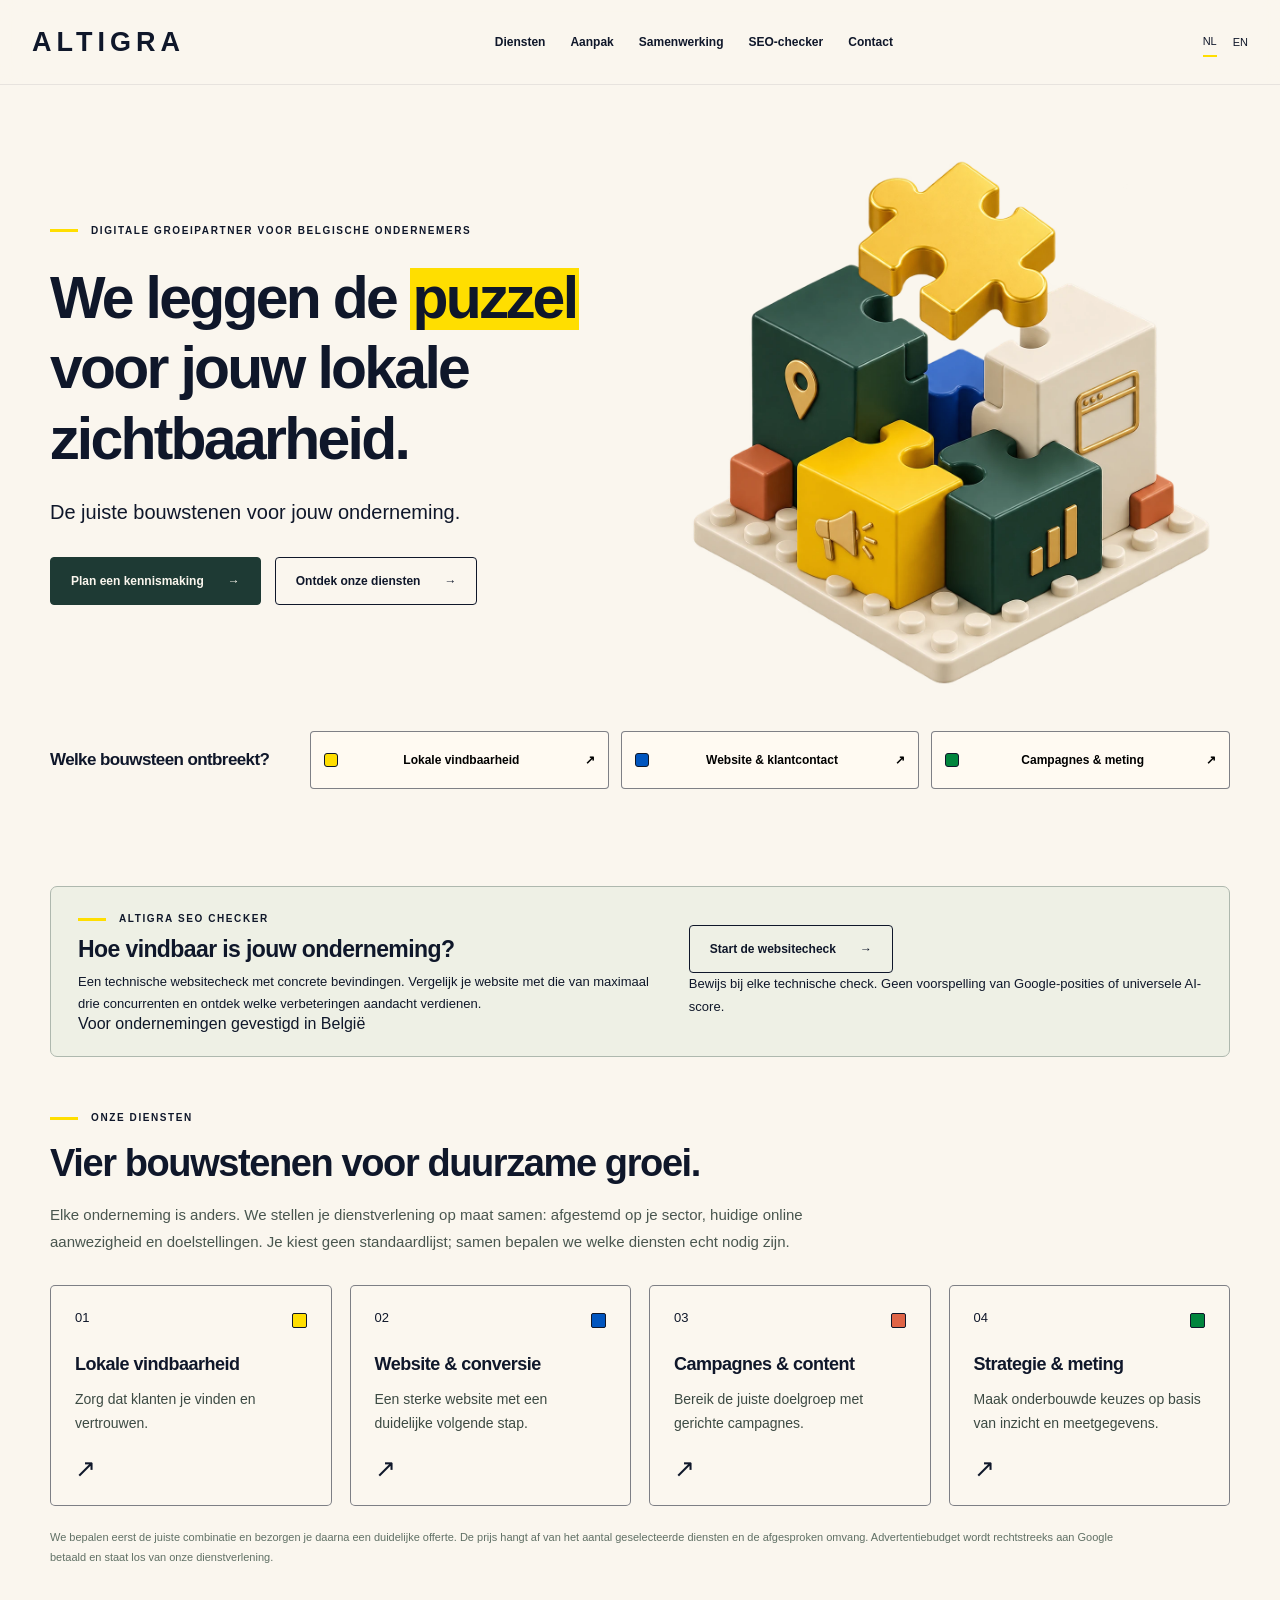
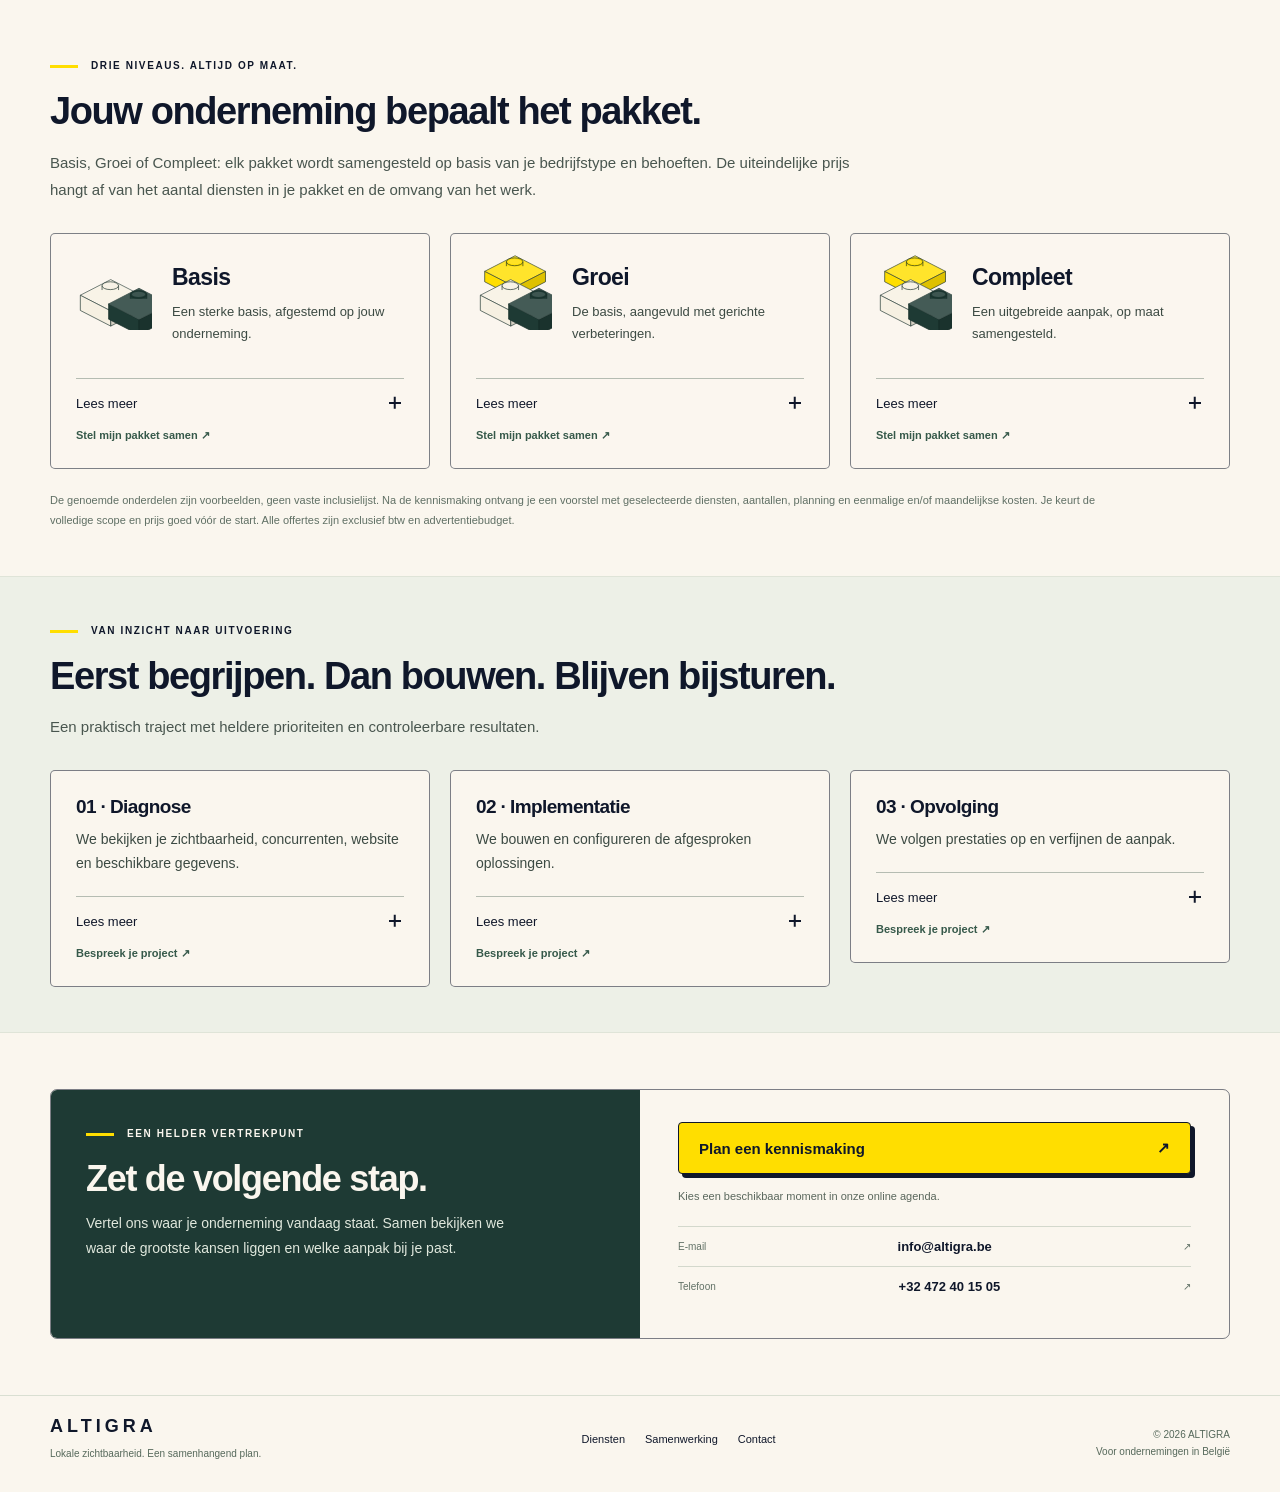
==== commit 5ab54f65: "Improve puzzle artwork and fix headline overlap" ====
--- a/index.html
+++ b/index.html
@@ -1,5 +1,5 @@
 <!DOCTYPE html>
-<html data-release="building-blocks-20261025" lang="nl" data-lang="nl">
+<html data-release="puzzle-render-20261025" lang="nl" data-lang="nl">
 <head>
 <meta charset="UTF-8">
 <meta name="viewport" content="width=device-width, initial-scale=1, viewport-fit=cover">
@@ -18,7 +18,7 @@
 @media(max-width:1000px){.nav{gap:16px}.nav nav{gap:15px}.hero h1{font-size:46px}.build-explorer{grid-template-columns:1fr}.service-groups{grid-template-columns:repeat(2,1fr)}.service-group summary{min-height:190px}.plan-icon{width:52px;height:52px;margin-right:13px}.compact-card{padding:21px}.logic-panel{flex-direction:column;align-items:flex-start}}
 @media(max-width:760px){html{scroll-padding-top:135px}.wrap,.nav{width:calc(100% - 36px)}.nav{padding:17px 0;min-height:0;flex-wrap:wrap;gap:16px}.logo{font-size:23px}.nav nav{order:3;width:100%;gap:17px;justify-content:space-between}.nav nav a{font-size:10px}.right{margin-left:auto}.hero{grid-template-columns:1fr;padding:38px 0 0;gap:0;min-height:0}.hero h1{font-size:43px;letter-spacing:-1.8px;margin-top:19px}.hero .tag{font-size:8px;letter-spacing:1px}.lead{font-size:17px}.btn{font-size:11px;padding:14px 15px;gap:13px}.hero-art{width:100%;max-width:470px;justify-self:center;margin-top:12px}.system-art{width:100%;margin:0}.build-explorer{padding-bottom:20px;gap:15px}.build-options{grid-template-columns:1fr;gap:9px}.build-options button{min-height:48px;padding:12px 15px}.build-explorer h2{font-size:19px}.build-result{padding:18px}.sh h2{font-size:29px;letter-spacing:-1px}.sh>p{font-size:13px}.tag{font-size:9px}.service-groups,.grid3{grid-template-columns:1fr;gap:14px}.service-group summary{min-height:0;padding:21px}.service-group h3{font-size:19px}.group-marker{margin-bottom:16px}.group-marker:after{right:22px;top:23px}.service-group summary p{font-size:13px}.service-arrow{margin-top:14px}.group-services{padding:0 21px 21px}.logic-panel{padding:21px;margin-bottom:34px;gap:18px}.logic-panel h2{font-size:22px}.logic-panel p{font-size:12px}section{padding:30px 0}.sh{margin-bottom:23px}.plan-icon{width:62px;height:62px;margin-right:20px}.plan-card .package-tagline{min-height:42px}.compact-card{padding:22px}.compact-card h3{font-size:23px}.contact-panel{grid-template-columns:1fr}.contact-story{padding:29px}.contact-story h2{font-size:32px}.contact-actions{padding:27px}.contact-book{font-size:14px}.footer-main{align-items:flex-start;flex-wrap:wrap}.footer-copy{text-align:left}.site-footer nav{gap:15px}#book{padding:34px 0}.fine{font-size:10px}}
 @media(prefers-reduced-motion:reduce){html{scroll-behavior:auto}.floating-piece{animation:none}.btn:hover{transform:none}}
-</style>
+.hero{gap:30px;grid-template-columns:1.05fr 1fr}.hero-art{min-width:0}.puzzle-render{display:block;width:100%;height:auto;max-width:620px;margin:auto}.hero h1{line-height:1.14}.hero h1 mark{background:linear-gradient(transparent 8%,#ffde00 8%,#ffde00 90%,transparent 90%);padding:0 .06em;margin:0;box-decoration-break:clone;-webkit-box-decoration-break:clone}@media(max-width:760px){.hero{grid-template-columns:1fr;gap:18px}.puzzle-render{max-width:460px}.hero-art{margin-top:0}}.hero h1{line-height:1.2}.hero h1 mark{display:inline-block;background:#ffde00;line-height:1.02;padding:0 .05em .04em;margin:.05em 0;vertical-align:baseline}</style>
 <link href="https://fonts.googleapis.com/css2?family=DM+Sans:wght@400;500;600;700&family=Manrope:wght@400;500;600;700;800&display=swap" rel="stylesheet">
 </head>
 <body><svg width="0" height="0" style="position:absolute" aria-hidden="true"><defs><linearGradient id="brick-top" x1="0" y1="0" x2="1" y2="1"><stop stop-color="white" stop-opacity=".27"/><stop offset="1" stop-color="white" stop-opacity="0"/></linearGradient><linearGradient id="stud-shine" x1="0" y1="0" x2="0" y2="1"><stop stop-color="white" stop-opacity=".55"/><stop offset="1" stop-color="white" stop-opacity=".08"/></linearGradient><symbol id="brick-3d" viewBox="0 0 260 210"><path d="M22 91 117 40 239 100 145 153Z" fill="currentColor"/><path d="M22 91 117 40 239 100 145 153Z" fill="url(#brick-top)"/><path d="M22 91 145 153 145 188 22 126Z" fill="currentColor"/><path d="M22 91 145 153 145 188 22 126Z" fill="#071e20" opacity=".23"/><path d="M145 153 239 100 239 135 145 188Z" fill="currentColor"/><path d="M145 153 239 100 239 135 145 188Z" fill="#071e20" opacity=".42"/><path d="M23 92 145 154 238 101" fill="none" stroke="white" stroke-opacity=".25" stroke-width="1.7"/><path d="M60 73v10a16 8 0 0 0 32 0v-10" fill="currentColor"/><path d="M60 73v10a16 8 0 0 0 32 0v-10" fill="#102e2a" opacity=".25"/><ellipse cx="76" cy="73" rx="16" ry="8" fill="currentColor"/><ellipse cx="76" cy="73" rx="16" ry="8" fill="url(#stud-shine)"/><path d="M63 71q10 -7 23 0" fill="none" stroke="white" stroke-opacity=".42" stroke-width="1.3"/><path d="M96 91v10a16 8 0 0 0 32 0v-10" fill="currentColor"/><path d="M96 91v10a16 8 0 0 0 32 0v-10" fill="#102e2a" opacity=".25"/><ellipse cx="112" cy="91" rx="16" ry="8" fill="currentColor"/><ellipse cx="112" cy="91" rx="16" ry="8" fill="url(#stud-shine)"/><path d="M99 89q10 -7 23 0" fill="none" stroke="white" stroke-opacity=".42" stroke-width="1.3"/><path d="M132 109v10a16 8 0 0 0 32 0v-10" fill="currentColor"/><path d="M132 109v10a16 8 0 0 0 32 0v-10" fill="#102e2a" opacity=".25"/><ellipse cx="148" cy="109" rx="16" ry="8" fill="currentColor"/><ellipse cx="148" cy="109" rx="16" ry="8" fill="url(#stud-shine)"/><path d="M135 107q10 -7 23 0" fill="none" stroke="white" stroke-opacity=".42" stroke-width="1.3"/><path d="M95 54v10a16 8 0 0 0 32 0v-10" fill="currentColor"/><path d="M95 54v10a16 8 0 0 0 32 0v-10" fill="#102e2a" opacity=".25"/><ellipse cx="111" cy="54" rx="16" ry="8" fill="currentColor"/><ellipse cx="111" cy="54" rx="16" ry="8" fill="url(#stud-shine)"/><path d="M98 52q10 -7 23 0" fill="none" stroke="white" stroke-opacity=".42" stroke-width="1.3"/><path d="M131 72v10a16 8 0 0 0 32 0v-10" fill="currentColor"/><path d="M131 72v10a16 8 0 0 0 32 0v-10" fill="#102e2a" opacity=".25"/><ellipse cx="147" cy="72" rx="16" ry="8" fill="currentColor"/><ellipse cx="147" cy="72" rx="16" ry="8" fill="url(#stud-shine)"/><path d="M134 70q10 -7 23 0" fill="none" stroke="white" stroke-opacity=".42" stroke-width="1.3"/><path d="M167 90v10a16 8 0 0 0 32 0v-10" fill="currentColor"/><path d="M167 90v10a16 8 0 0 0 32 0v-10" fill="#102e2a" opacity=".25"/><ellipse cx="183" cy="90" rx="16" ry="8" fill="currentColor"/><ellipse cx="183" cy="90" rx="16" ry="8" fill="url(#stud-shine)"/><path d="M170 88q10 -7 23 0" fill="none" stroke="white" stroke-opacity=".42" stroke-width="1.3"/></symbol></defs></svg>
@@ -43,7 +43,7 @@
   </div>
 </header>
 
-<main id="top"><div class="wrap hero"><div class="hero-copy"><span class="tag"><span class="nl">Digitale groeipartner voor Belgische ondernemers</span><span class="en">Digital growth partner for Belgian businesses</span></span><h1><span class="nl">We leggen de <mark>puzzel</mark> voor jouw lokale zichtbaarheid.</span><span class="en">We build your local visibility, <mark>piece by piece.</mark></span></h1><p class="lead"><span class="nl">De juiste bouwstenen voor jouw onderneming.</span><span class="en">The right building blocks for your business.</span></p><div class="btns"><a class="btn f" href="#book"><span class="nl">Plan een kennismaking</span><span class="en">Book an introduction</span> <span aria-hidden="true">→</span></a><a class="btn m" href="#services"><span class="nl">Ontdek onze diensten</span><span class="en">Explore our services</span> <span aria-hidden="true">→</span></a></div></div><div class="hero-art"><svg class="system-art" viewBox="0 0 640 540" role="img" aria-labelledby="art-title"><title id="art-title">De bouwstenen van ALTIGRA: lokale SEO, website, campagnes en meting</title><defs><pattern id="dots" width="24" height="24" patternUnits="userSpaceOnUse"><circle cx="2" cy="2" r="1.3" fill="#cfc9bb"/></pattern></defs><rect width="640" height="540" fill="url(#dots)" opacity=".5"/><ellipse cx="336" cy="441" rx="268" ry="48" fill="#1e3a34" opacity=".07"/><path d="M40 310 324 168 608 310 324 456Z" fill="#ece5d7" stroke="#a9a392" stroke-width="2"/><path d="M40 310 324 456 608 310V326L324 474 40 326Z" fill="#ded6c6" stroke="#a9a392" stroke-width="1.5"/><ellipse cx="75" cy="294" rx="8" ry="4" fill="#e9e2d4" stroke="#c9c2b3" stroke-width="1"/><ellipse cx="99" cy="282" rx="8" ry="4" fill="#e9e2d4" stroke="#c9c2b3" stroke-width="1"/><ellipse cx="123" cy="270" rx="8" ry="4" fill="#e9e2d4" stroke="#c9c2b3" stroke-width="1"/><ellipse cx="147" cy="258" rx="8" ry="4" fill="#e9e2d4" stroke="#c9c2b3" stroke-width="1"/><ellipse cx="171" cy="246" rx="8" ry="4" fill="#e9e2d4" stroke="#c9c2b3" stroke-width="1"/><ellipse cx="195" cy="234" rx="8" ry="4" fill="#e9e2d4" stroke="#c9c2b3" stroke-width="1"/><ellipse cx="219" cy="222" rx="8" ry="4" fill="#e9e2d4" stroke="#c9c2b3" stroke-width="1"/><ellipse cx="243" cy="210" rx="8" ry="4" fill="#e9e2d4" stroke="#c9c2b3" stroke-width="1"/><ellipse cx="267" cy="198" rx="8" ry="4" fill="#e9e2d4" stroke="#c9c2b3" stroke-width="1"/><ellipse cx="291" cy="186" rx="8" ry="4" fill="#e9e2d4" stroke="#c9c2b3" stroke-width="1"/><ellipse cx="100" cy="306" rx="8" ry="4" fill="#e9e2d4" stroke="#c9c2b3" stroke-width="1"/><ellipse cx="124" cy="294" rx="8" ry="4" fill="#e9e2d4" stroke="#c9c2b3" stroke-width="1"/><ellipse cx="148" cy="282" rx="8" ry="4" fill="#e9e2d4" stroke="#c9c2b3" stroke-width="1"/><ellipse cx="172" cy="270" rx="8" ry="4" fill="#e9e2d4" stroke="#c9c2b3" stroke-width="1"/><ellipse cx="196" cy="258" rx="8" ry="4" fill="#e9e2d4" stroke="#c9c2b3" stroke-width="1"/><ellipse cx="220" cy="246" rx="8" ry="4" fill="#e9e2d4" stroke="#c9c2b3" stroke-width="1"/><ellipse cx="244" cy="234" rx="8" ry="4" fill="#e9e2d4" stroke="#c9c2b3" stroke-width="1"/><ellipse cx="268" cy="222" rx="8" ry="4" fill="#e9e2d4" stroke="#c9c2b3" stroke-width="1"/><ellipse cx="292" cy="210" rx="8" ry="4" fill="#e9e2d4" stroke="#c9c2b3" stroke-width="1"/><ellipse cx="316" cy="198" rx="8" ry="4" fill="#e9e2d4" stroke="#c9c2b3" stroke-width="1"/><ellipse cx="125" cy="318" rx="8" ry="4" fill="#e9e2d4" stroke="#c9c2b3" stroke-width="1"/><ellipse cx="149" cy="306" rx="8" ry="4" fill="#e9e2d4" stroke="#c9c2b3" stroke-width="1"/><ellipse cx="173" cy="294" rx="8" ry="4" fill="#e9e2d4" stroke="#c9c2b3" stroke-width="1"/><ellipse cx="197" cy="282" rx="8" ry="4" fill="#e9e2d4" stroke="#c9c2b3" stroke-width="1"/><ellipse cx="221" cy="270" rx="8" ry="4" fill="#e9e2d4" stroke="#c9c2b3" stroke-width="1"/><ellipse cx="245" cy="258" rx="8" ry="4" fill="#e9e2d4" stroke="#c9c2b3" stroke-width="1"/><ellipse cx="269" cy="246" rx="8" ry="4" fill="#e9e2d4" stroke="#c9c2b3" stroke-width="1"/><ellipse cx="293" cy="234" rx="8" ry="4" fill="#e9e2d4" stroke="#c9c2b3" stroke-width="1"/><ellipse cx="317" cy="222" rx="8" ry="4" fill="#e9e2d4" stroke="#c9c2b3" stroke-width="1"/><ellipse cx="341" cy="210" rx="8" ry="4" fill="#e9e2d4" stroke="#c9c2b3" stroke-width="1"/><ellipse cx="150" cy="330" rx="8" ry="4" fill="#e9e2d4" stroke="#c9c2b3" stroke-width="1"/><ellipse cx="174" cy="318" rx="8" ry="4" fill="#e9e2d4" stroke="#c9c2b3" stroke-width="1"/><ellipse cx="198" cy="306" rx="8" ry="4" fill="#e9e2d4" stroke="#c9c2b3" stroke-width="1"/><ellipse cx="222" cy="294" rx="8" ry="4" fill="#e9e2d4" stroke="#c9c2b3" stroke-width="1"/><ellipse cx="246" cy="282" rx="8" ry="4" fill="#e9e2d4" stroke="#c9c2b3" stroke-width="1"/><ellipse cx="270" cy="270" rx="8" ry="4" fill="#e9e2d4" stroke="#c9c2b3" stroke-width="1"/><ellipse cx="294" cy="258" rx="8" ry="4" fill="#e9e2d4" stroke="#c9c2b3" stroke-width="1"/><ellipse cx="318" cy="246" rx="8" ry="4" fill="#e9e2d4" stroke="#c9c2b3" stroke-width="1"/><ellipse cx="342" cy="234" rx="8" ry="4" fill="#e9e2d4" stroke="#c9c2b3" stroke-width="1"/><ellipse cx="366" cy="222" rx="8" ry="4" fill="#e9e2d4" stroke="#c9c2b3" stroke-width="1"/><ellipse cx="175" cy="342" rx="8" ry="4" fill="#e9e2d4" stroke="#c9c2b3" stroke-width="1"/><ellipse cx="199" cy="330" rx="8" ry="4" fill="#e9e2d4" stroke="#c9c2b3" stroke-width="1"/><ellipse cx="223" cy="318" rx="8" ry="4" fill="#e9e2d4" stroke="#c9c2b3" stroke-width="1"/><ellipse cx="247" cy="306" rx="8" ry="4" fill="#e9e2d4" stroke="#c9c2b3" stroke-width="1"/><ellipse cx="271" cy="294" rx="8" ry="4" fill="#e9e2d4" stroke="#c9c2b3" stroke-width="1"/><ellipse cx="295" cy="282" rx="8" ry="4" fill="#e9e2d4" stroke="#c9c2b3" stroke-width="1"/><ellipse cx="319" cy="270" rx="8" ry="4" fill="#e9e2d4" stroke="#c9c2b3" stroke-width="1"/><ellipse cx="343" cy="258" rx="8" ry="4" fill="#e9e2d4" stroke="#c9c2b3" stroke-width="1"/><ellipse cx="367" cy="246" rx="8" ry="4" fill="#e9e2d4" stroke="#c9c2b3" stroke-width="1"/><ellipse cx="391" cy="234" rx="8" ry="4" fill="#e9e2d4" stroke="#c9c2b3" stroke-width="1"/><ellipse cx="200" cy="354" rx="8" ry="4" fill="#e9e2d4" stroke="#c9c2b3" stroke-width="1"/><ellipse cx="224" cy="342" rx="8" ry="4" fill="#e9e2d4" stroke="#c9c2b3" stroke-width="1"/><ellipse cx="248" cy="330" rx="8" ry="4" fill="#e9e2d4" stroke="#c9c2b3" stroke-width="1"/><ellipse cx="272" cy="318" rx="8" ry="4" fill="#e9e2d4" stroke="#c9c2b3" stroke-width="1"/><ellipse cx="296" cy="306" rx="8" ry="4" fill="#e9e2d4" stroke="#c9c2b3" stroke-width="1"/><ellipse cx="320" cy="294" rx="8" ry="4" fill="#e9e2d4" stroke="#c9c2b3" stroke-width="1"/><ellipse cx="344" cy="282" rx="8" ry="4" fill="#e9e2d4" stroke="#c9c2b3" stroke-width="1"/><ellipse cx="368" cy="270" rx="8" ry="4" fill="#e9e2d4" stroke="#c9c2b3" stroke-width="1"/><ellipse cx="392" cy="258" rx="8" ry="4" fill="#e9e2d4" stroke="#c9c2b3" stroke-width="1"/><ellipse cx="416" cy="246" rx="8" ry="4" fill="#e9e2d4" stroke="#c9c2b3" stroke-width="1"/><ellipse cx="225" cy="366" rx="8" ry="4" fill="#e9e2d4" stroke="#c9c2b3" stroke-width="1"/><ellipse cx="249" cy="354" rx="8" ry="4" fill="#e9e2d4" stroke="#c9c2b3" stroke-width="1"/><ellipse cx="273" cy="342" rx="8" ry="4" fill="#e9e2d4" stroke="#c9c2b3" stroke-width="1"/><ellipse cx="297" cy="330" rx="8" ry="4" fill="#e9e2d4" stroke="#c9c2b3" stroke-width="1"/><ellipse cx="321" cy="318" rx="8" ry="4" fill="#e9e2d4" stroke="#c9c2b3" stroke-width="1"/><ellipse cx="345" cy="306" rx="8" ry="4" fill="#e9e2d4" stroke="#c9c2b3" stroke-width="1"/><ellipse cx="369" cy="294" rx="8" ry="4" fill="#e9e2d4" stroke="#c9c2b3" stroke-width="1"/><ellipse cx="393" cy="282" rx="8" ry="4" fill="#e9e2d4" stroke="#c9c2b3" stroke-width="1"/><ellipse cx="417" cy="270" rx="8" ry="4" fill="#e9e2d4" stroke="#c9c2b3" stroke-width="1"/><ellipse cx="441" cy="258" rx="8" ry="4" fill="#e9e2d4" stroke="#c9c2b3" stroke-width="1"/><ellipse cx="250" cy="378" rx="8" ry="4" fill="#e9e2d4" stroke="#c9c2b3" stroke-width="1"/><ellipse cx="274" cy="366" rx="8" ry="4" fill="#e9e2d4" stroke="#c9c2b3" stroke-width="1"/><ellipse cx="298" cy="354" rx="8" ry="4" fill="#e9e2d4" stroke="#c9c2b3" stroke-width="1"/><ellipse cx="322" cy="342" rx="8" ry="4" fill="#e9e2d4" stroke="#c9c2b3" stroke-width="1"/><ellipse cx="346" cy="330" rx="8" ry="4" fill="#e9e2d4" stroke="#c9c2b3" stroke-width="1"/><ellipse cx="370" cy="318" rx="8" ry="4" fill="#e9e2d4" stroke="#c9c2b3" stroke-width="1"/><ellipse cx="394" cy="306" rx="8" ry="4" fill="#e9e2d4" stroke="#c9c2b3" stroke-width="1"/><ellipse cx="418" cy="294" rx="8" ry="4" fill="#e9e2d4" stroke="#c9c2b3" stroke-width="1"/><ellipse cx="442" cy="282" rx="8" ry="4" fill="#e9e2d4" stroke="#c9c2b3" stroke-width="1"/><ellipse cx="466" cy="270" rx="8" ry="4" fill="#e9e2d4" stroke="#c9c2b3" stroke-width="1"/><ellipse cx="275" cy="390" rx="8" ry="4" fill="#e9e2d4" stroke="#c9c2b3" stroke-width="1"/><ellipse cx="299" cy="378" rx="8" ry="4" fill="#e9e2d4" stroke="#c9c2b3" stroke-width="1"/><ellipse cx="323" cy="366" rx="8" ry="4" fill="#e9e2d4" stroke="#c9c2b3" stroke-width="1"/><ellipse cx="347" cy="354" rx="8" ry="4" fill="#e9e2d4" stroke="#c9c2b3" stroke-width="1"/><ellipse cx="371" cy="342" rx="8" ry="4" fill="#e9e2d4" stroke="#c9c2b3" stroke-width="1"/><ellipse cx="395" cy="330" rx="8" ry="4" fill="#e9e2d4" stroke="#c9c2b3" stroke-width="1"/><ellipse cx="419" cy="318" rx="8" ry="4" fill="#e9e2d4" stroke="#c9c2b3" stroke-width="1"/><ellipse cx="443" cy="306" rx="8" ry="4" fill="#e9e2d4" stroke="#c9c2b3" stroke-width="1"/><ellipse cx="467" cy="294" rx="8" ry="4" fill="#e9e2d4" stroke="#c9c2b3" stroke-width="1"/><ellipse cx="491" cy="282" rx="8" ry="4" fill="#e9e2d4" stroke="#c9c2b3" stroke-width="1"/><ellipse cx="300" cy="402" rx="8" ry="4" fill="#e9e2d4" stroke="#c9c2b3" stroke-width="1"/><ellipse cx="324" cy="390" rx="8" ry="4" fill="#e9e2d4" stroke="#c9c2b3" stroke-width="1"/><ellipse cx="348" cy="378" rx="8" ry="4" fill="#e9e2d4" stroke="#c9c2b3" stroke-width="1"/><ellipse cx="372" cy="366" rx="8" ry="4" fill="#e9e2d4" stroke="#c9c2b3" stroke-width="1"/><ellipse cx="396" cy="354" rx="8" ry="4" fill="#e9e2d4" stroke="#c9c2b3" stroke-width="1"/><ellipse cx="420" cy="342" rx="8" ry="4" fill="#e9e2d4" stroke="#c9c2b3" stroke-width="1"/><ellipse cx="444" cy="330" rx="8" ry="4" fill="#e9e2d4" stroke="#c9c2b3" stroke-width="1"/><ellipse cx="468" cy="318" rx="8" ry="4" fill="#e9e2d4" stroke="#c9c2b3" stroke-width="1"/><ellipse cx="492" cy="306" rx="8" ry="4" fill="#e9e2d4" stroke="#c9c2b3" stroke-width="1"/><ellipse cx="516" cy="294" rx="8" ry="4" fill="#e9e2d4" stroke="#c9c2b3" stroke-width="1"/><g  transform="translate(248 220)" stroke="#172d29" stroke-width="1.5" stroke-linejoin="round"><path d="M0 0 70 -36 140 0 70 36Z" fill="#0055BF"/><path d="M0 0 70 36V146L0 110Z" fill="#0055BF"/><path d="M70 36 140 0V110L70 146Z" fill="#0055BF"/><path d="M70 36 140 0V110L70 146Z" fill="#000" opacity=".13" stroke="none"/><path d="M0 0 70 -36 140 0 70 36Z" fill="#fff" opacity=".17" stroke="none"/><path d="M50 -12v-10h38v10" fill="#0055BF"/><ellipse cx="69" cy="-22" rx="19" ry="9" fill="#0055BF"/><ellipse cx="69" cy="-22" rx="15" ry="6" fill="#fff" opacity=".14" stroke="none"/></g><g  transform="translate(350 210)" stroke="#172d29" stroke-width="1.5" stroke-linejoin="round"><path d="M0 0 70 -36 140 0 70 36Z" fill="#f6f0e2"/><path d="M0 0 70 36V166L0 130Z" fill="#f6f0e2"/><path d="M70 36 140 0V130L70 166Z" fill="#f6f0e2"/><path d="M70 36 140 0V130L70 166Z" fill="#000" opacity=".13" stroke="none"/><path d="M0 0 70 -36 140 0 70 36Z" fill="#fff" opacity=".17" stroke="none"/><path d="M50 -12v-10h38v10" fill="#f6f0e2"/><ellipse cx="69" cy="-22" rx="19" ry="9" fill="#f6f0e2"/><ellipse cx="69" cy="-22" rx="15" ry="6" fill="#fff" opacity=".14" stroke="none"/><text transform="matrix(1,.5,0,1,14,71.5)" fill="#102323" stroke="none" font-family="Arial,sans-serif" font-size="17" font-weight="700">Website</text></g><g  transform="translate(165 210)" stroke="#172d29" stroke-width="1.5" stroke-linejoin="round"><path d="M0 0 70 -36 140 0 70 36Z" fill="#1E3A34"/><path d="M0 0 70 36V176L0 140Z" fill="#1E3A34"/><path d="M70 36 140 0V140L70 176Z" fill="#1E3A34"/><path d="M70 36 140 0V140L70 176Z" fill="#000" opacity=".13" stroke="none"/><path d="M0 0 70 -36 140 0 70 36Z" fill="#fff" opacity=".17" stroke="none"/><path d="M50 -12v-10h38v10" fill="#1E3A34"/><ellipse cx="69" cy="-22" rx="19" ry="9" fill="#1E3A34"/><ellipse cx="69" cy="-22" rx="15" ry="6" fill="#fff" opacity=".14" stroke="none"/><text transform="matrix(1,.5,0,1,14,77)" fill="#fffdf4" stroke="none" font-family="Arial,sans-serif" font-size="17" font-weight="700"><tspan class="nl">Lokale SEO</tspan><tspan class="en">Local SEO</tspan></text></g><g  transform="translate(105 322)" stroke="#172d29" stroke-width="1.5" stroke-linejoin="round"><path d="M0 0 70 -36 140 0 70 36Z" fill="#df6447"/><path d="M0 0 70 36V81L0 45Z" fill="#df6447"/><path d="M70 36 140 0V45L70 81Z" fill="#df6447"/><path d="M70 36 140 0V45L70 81Z" fill="#000" opacity=".13" stroke="none"/><path d="M0 0 70 -36 140 0 70 36Z" fill="#fff" opacity=".17" stroke="none"/><path d="M50 -12v-10h38v10" fill="#df6447"/><ellipse cx="69" cy="-22" rx="19" ry="9" fill="#df6447"/><ellipse cx="69" cy="-22" rx="15" ry="6" fill="#fff" opacity=".14" stroke="none"/></g><g  transform="translate(255 330)" stroke="#172d29" stroke-width="1.5" stroke-linejoin="round"><path d="M0 0 70 -36 140 0 70 36Z" fill="#FFDE00"/><path d="M0 0 70 36V124L0 88Z" fill="#FFDE00"/><path d="M70 36 140 0V88L70 124Z" fill="#FFDE00"/><path d="M70 36 140 0V88L70 124Z" fill="#000" opacity=".13" stroke="none"/><path d="M0 0 70 -36 140 0 70 36Z" fill="#fff" opacity=".17" stroke="none"/><path d="M50 -12v-10h38v10" fill="#FFDE00"/><ellipse cx="69" cy="-22" rx="19" ry="9" fill="#FFDE00"/><ellipse cx="69" cy="-22" rx="15" ry="6" fill="#fff" opacity=".14" stroke="none"/><text transform="matrix(1,.5,0,1,14,48.400000000000006)" fill="#102323" stroke="none" font-family="Arial,sans-serif" font-size="17" font-weight="700"><tspan class="nl">Campagnes</tspan><tspan class="en">Campaigns</tspan></text></g><g  transform="translate(370 363)" stroke="#172d29" stroke-width="1.5" stroke-linejoin="round"><path d="M0 0 70 -36 140 0 70 36Z" fill="#1E3A34"/><path d="M0 0 70 36V108L0 72Z" fill="#1E3A34"/><path d="M70 36 140 0V72L70 108Z" fill="#1E3A34"/><path d="M70 36 140 0V72L70 108Z" fill="#000" opacity=".13" stroke="none"/><path d="M0 0 70 -36 140 0 70 36Z" fill="#fff" opacity=".17" stroke="none"/><path d="M50 -12v-10h38v10" fill="#1E3A34"/><ellipse cx="69" cy="-22" rx="19" ry="9" fill="#1E3A34"/><ellipse cx="69" cy="-22" rx="15" ry="6" fill="#fff" opacity=".14" stroke="none"/><text transform="matrix(1,.5,0,1,14,39.6)" fill="#fffdf4" stroke="none" font-family="Arial,sans-serif" font-size="17" font-weight="700"><tspan class="nl">Meting</tspan><tspan class="en">Tracking</tspan></text></g><g class="floating-piece"><path d="M257 78 297 58C282 42 302 31 320 47L357 28 400 49C416 33 439 45 421 60L460 80 420 101C437 119 412 130 395 113L356 133 318 113C301 130 278 118 295 101Z" fill="#FFDE00" stroke="#152e29" stroke-width="2"/><path d="M257 78V98L295 121C278 138 301 149 318 132L356 153 395 132C412 149 437 138 420 121L460 100V80L420 101C437 119 412 130 395 113L356 133 318 113C301 130 278 118 295 101Z" fill="#d6b900" stroke="#152e29" stroke-width="2"/><path d="M363 3v-16m24 23 10-13m-59 11-7-13" stroke="#152e29" stroke-width="3" fill="none"/></g></svg></div></div><section class="build-explorer wrap" aria-labelledby="builder-title"><h2 id="builder-title"><span class="nl">Welke bouwsteen ontbreekt?</span><span class="en">Which building block is missing?</span></h2><div class="build-options"><button type="button" aria-expanded="false" aria-controls="build-local" data-group="local"><i class="dot yellow"></i><span class="nl">Lokale vindbaarheid</span><span class="en">Local visibility</span><span aria-hidden="true">↗</span></button><button type="button" aria-expanded="false" aria-controls="build-web" data-group="web"><i class="dot blue"></i><span class="nl">Website & klantcontact</span><span class="en">Website & enquiries</span><span aria-hidden="true">↗</span></button><button type="button" aria-expanded="false" aria-controls="build-campaigns" data-group="campaigns"><i class="dot green"></i><span class="nl">Campagnes & meting</span><span class="en">Campaigns & measurement</span><span aria-hidden="true">↗</span></button></div><div class="build-result" id="build-local" hidden><p><span class="nl">Maak je onderneming vindbaar in jouw regio, met lokale SEO en een sterk Google Bedrijfsprofiel.</span><span class="en">Help local customers find you with local SEO and a strong Google Business Profile.</span></p><a href="#services"><span class="nl">Ontdek welke aanpak bij je past</span><span class="en">Find the right approach</span> →</a></div><div class="build-result" id="build-web" hidden><p><span class="nl">Maak van je website een duidelijk vertrekpunt voor klantcontact, met gerichte pagina’s en eenvoudige contactmogelijkheden.</span><span class="en">Turn your website into a clear route to enquiries, with focused pages and simple contact options.</span></p><a href="#services"><span class="nl">Ontdek welke aanpak bij je past</span><span class="en">Find the right approach</span> →</a></div><div class="build-result" id="build-campaigns" hidden><p><span class="nl">Verbind gerichte Google Ads en content met tracking en rapportage, zodat je weet wat aandacht verdient.</span><span class="en">Connect targeted Google Ads and content with tracking and reporting to see what needs attention.</span></p><a href="#services"><span class="nl">Ontdek welke aanpak bij je past</span><span class="en">Find the right approach</span> →</a></div></section><section id="services"><div class="wrap"><div class="logic-panel"><div><span class="tag">ALTIGRA SEO CHECKER</span><h2><span class="nl">Hoe vindbaar is jouw onderneming?</span><span class="en">How discoverable is your business?</span></h2><p><span class="nl">Een technische websitecheck met concrete bevindingen. Vergelijk je website met die van maximaal drie concurrenten en ontdek welke verbeteringen aandacht verdienen.</span><span class="en">A technical website check with clear findings. Compare your website with up to three competitors’ sites and see which improvements need attention.</span></p><span class="logic-chip"><span class="nl">Voor ondernemingen gevestigd in België</span><span class="en">For businesses established in Belgium</span></span></div><div class="logic-actions"><a class="btn" href="https://altigra-be.pages.dev/visibility-check#checker"><span class="nl">Start de websitecheck</span><span class="en">Start your visibility check</span> &rarr;</a><p><span class="nl">Bewijs bij elke technische check. Geen voorspelling van Google-posities of universele AI-score.</span><span class="en">Evidence with every technical check. No Google ranking prediction or universal AI score.</span></p></div></div><div class="sh"><span class="tag"><span class="nl">Onze diensten</span><span class="en">Our services</span></span><h2><span class="nl">Vier bouwstenen voor duurzame groei.</span><span class="en">Four building blocks for sustainable growth.</span></h2><p><span class="nl">Elke onderneming is anders. We stellen je dienstverlening op maat samen: afgestemd op je sector, huidige online aanwezigheid en doelstellingen. Je kiest geen standaardlijst; samen bepalen we welke diensten echt nodig zijn.</span><span class="en">Every business is different. We tailor your services to your sector, current online presence and objectives. Together, we select the services your business actually needs.</span></p></div><div class="service-groups"><details class="service-group local" aria-labelledby="group-local"><summary><span class="group-marker" aria-hidden="true">01</span><div><h3 id="group-local"><span class="nl">Lokale vindbaarheid</span><span class="en">Local visibility</span></h3><p><span class="nl">Zorg dat klanten je vinden en vertrouwen.</span><span class="en">Help customers find and trust your business.</span></p></div><span class="service-arrow" aria-hidden="true">↗</span></summary><ul class="group-services"><li><h4><span class="nl">Google Bedrijfsprofiel</span><span class="en">Google Business Profile</span></h4><p><span class="nl">Inrichting en optimalisatie van categorieën, diensten en profielgegevens.</span><span class="en">Setup and optimisation of categories, services and profile information.</span></p></li><li><h4><span class="nl">Lokale SEO</span><span class="en">Local SEO</span></h4><p><span class="nl">Maandelijkse optimalisatie van profiel, lokale pagina’s, titels en interne links.</span><span class="en">Monthly work on your profile, local pages, titles and internal links.</span></p></li><li><h4><span class="nl">Bedrijfsvermeldingen opschonen</span><span class="en">Business listing cleanup</span></h4><p><span class="nl">Bedrijvengidsen, kaarten en consistente naam-, adres- en telefoongegevens.</span><span class="en">Directories, maps and consistent business name, address and phone details.</span></p></li><li><h4><span class="nl">AI-zichtbaarheid · GEO/AEO</span><span class="en">AI visibility · GEO/AEO</span></h4><p><span class="nl">Onderzoek en verbetering van je vindbaarheid in AI-antwoorden; steekproeven met bronvermelding.</span><span class="en">Research and optimisation to help your business appear in AI answers, with sample checks and source references.</span></p></li></ul></details><details class="service-group web" aria-labelledby="group-web"><summary><span class="group-marker" aria-hidden="true">02</span><div><h3 id="group-web"><span class="nl">Website & conversie</span><span class="en">Website & conversion</span></h3><p><span class="nl">Een sterke website met een duidelijke volgende stap.</span><span class="en">A strong website with a clear next step.</span></p></div><span class="service-arrow" aria-hidden="true">↗</span></summary><ul class="group-services"><li><h4><span class="nl">Technische SEO-sprint</span><span class="en">Technical SEO sprint</span></h4><p><span class="nl">Snelheid, mobiele bruikbaarheid, indexering en gestructureerde gegevens.</span><span class="en">Speed, mobile usability, indexing and structured data.</span></p></li><li><h4><span class="nl">Lokale landingspagina’s & content</span><span class="en">Local landing pages & content</span></h4><p><span class="nl">Gerichte pagina’s voor je diensten, regio’s en klantvragen.</span><span class="en">Focused pages for your services, locations and customer questions.</span></p></li><li><h4><span class="nl">One-page website / landingspagina</span><span class="en">One-page website / landing page</span></h4><p><span class="nl">Een overzichtelijke, mobielvriendelijke pagina voor je aanbod en klantcontact.</span><span class="en">A clear, mobile-friendly page presenting your offer and contact options.</span></p></li><li><h4><span class="nl">WhatsApp Business & Click-to-WhatsApp</span><span class="en">WhatsApp Business & Click-to-WhatsApp</span></h4><p><span class="nl">Een professioneel bedrijfsaccount en een eenvoudige manier om contact op te nemen via WhatsApp.</span><span class="en">A professional business account and an easy way for customers to contact you through WhatsApp.</span></p></li></ul></details><details class="service-group campaigns" aria-labelledby="group-campaigns"><summary><span class="group-marker" aria-hidden="true">03</span><div><h3 id="group-campaigns"><span class="nl">Campagnes & content</span><span class="en">Campaigns & content</span></h3><p><span class="nl">Bereik de juiste doelgroep met gerichte campagnes.</span><span class="en">Reach the right audience with focused campaigns.</span></p></div><span class="service-arrow" aria-hidden="true">↗</span></summary><ul class="group-services"><li><h4><span class="nl">Google Ads</span><span class="en">Google Ads</span></h4><p><span class="nl">Campagneopzet, zoektermen, uitsluitingen, budgetten en doorlopende optimalisatie.</span><span class="en">Campaign setup, search terms, exclusions, budgets and ongoing optimisation.</span></p></li><li><h4><span class="nl">Socialmediacontent & advertentiemateriaal</span><span class="en">Social media content & ad creative</span></h4><p><span class="nl">Content en advertentiemateriaal afgestemd op je merk en kanalen.</span><span class="en">Content and ad creative tailored to your brand and channels.</span></p></li></ul></details><details class="service-group strategy" aria-labelledby="group-strategy"><summary><span class="group-marker" aria-hidden="true">04</span><div><h3 id="group-strategy"><span class="nl">Strategie & meting</span><span class="en">Strategy & measurement</span></h3><p><span class="nl">Maak onderbouwde keuzes op basis van inzicht en meetgegevens.</span><span class="en">Make informed decisions based on insights and performance data.</span></p></div><span class="service-arrow" aria-hidden="true">↗</span></summary><ul class="group-services"><li><h4><span class="nl">Zichtbaarheidsaudit & strategie</span><span class="en">Visibility audit & strategy</span></h4><p><span class="nl">Posities, concurrenten, Google-profiel, website en een 90-dagenplan.</span><span class="en">Rankings, competitors, Google profile, website and a 90-day roadmap.</span></p></li><li><h4><span class="nl">Tracking & rapportage</span><span class="en">Tracking & reporting</span></h4><p><span class="nl">GA4, Search Console, oproep- en formuliermetingen en een maandrapport.</span><span class="en">GA4, Search Console, call and form tracking, and a monthly report.</span></p></li></ul></details></div><p class="fine"><span class="nl">We bepalen eerst de juiste combinatie en bezorgen je daarna een duidelijke offerte. De prijs hangt af van het aantal geselecteerde diensten en de afgesproken omvang. Advertentiebudget wordt rechtstreeks aan Google betaald en staat los van onze dienstverlening.</span><span class="en">We first identify the right combination, then provide a clear quote. Pricing depends on the number of services selected and the agreed scope. Ad spend is paid directly to Google and is separate from our service fees.</span></p></div></section><section id="plans"><svg class="brick-decor" viewBox="0 0 260 210" aria-hidden="true"><use href="#brick-3d"/></svg><div class="wrap"><div class="sh"><span class="tag"><span class="nl">Drie niveaus. Altijd op maat.</span><span class="en">Three levels. Always tailored.</span></span><h2><span class="nl">Jouw onderneming bepaalt het pakket.</span><span class="en">Your business shapes the package.</span></h2><p><span class="nl">Basis, Groei of Compleet: elk pakket wordt samengesteld op basis van je bedrijfstype en behoeften. De uiteindelijke prijs hangt af van het aantal diensten in je pakket en de omvang van het werk.</span><span class="en">Essential, Growth or Complete: every package is built around your business type and needs. The final price depends on the number of services in your package and the scope of work.</span></p></div><div class="grid3"><article class="card plan-card compact-card"><div><svg class="plan-icon" viewBox="0 0 175 175" aria-hidden="true"><g  transform="translate(10 95)" stroke="#172d29" stroke-width="1.5" stroke-linejoin="round"><path d="M0 0 70 -36 140 0 70 36Z" fill="#f6f0e2"/><path d="M0 0 70 36V71L0 35Z" fill="#f6f0e2"/><path d="M70 36 140 0V35L70 71Z" fill="#f6f0e2"/><path d="M70 36 140 0V35L70 71Z" fill="#000" opacity=".13" stroke="none"/><path d="M0 0 70 -36 140 0 70 36Z" fill="#fff" opacity=".17" stroke="none"/><path d="M50 -12v-10h38v10" fill="#f6f0e2"/><ellipse cx="69" cy="-22" rx="19" ry="9" fill="#f6f0e2"/><ellipse cx="69" cy="-22" rx="15" ry="6" fill="#fff" opacity=".14" stroke="none"/></g><g  transform="translate(75 115)" stroke="#172d29" stroke-width="1.5" stroke-linejoin="round"><path d="M0 0 70 -36 140 0 70 36Z" fill="#1E3A34"/><path d="M0 0 70 36V71L0 35Z" fill="#1E3A34"/><path d="M70 36 140 0V35L70 71Z" fill="#1E3A34"/><path d="M70 36 140 0V35L70 71Z" fill="#000" opacity=".13" stroke="none"/><path d="M0 0 70 -36 140 0 70 36Z" fill="#fff" opacity=".17" stroke="none"/><path d="M50 -12v-10h38v10" fill="#1E3A34"/><ellipse cx="69" cy="-22" rx="19" ry="9" fill="#1E3A34"/><ellipse cx="69" cy="-22" rx="15" ry="6" fill="#fff" opacity=".14" stroke="none"/></g></svg><h3><span class="nl">Basis</span><span class="en">Essential</span></h3><p class="package-tagline"><span class="nl">Een sterke basis, afgestemd op jouw onderneming.</span><span class="en">A strong foundation tailored to your business.</span></p></div><details class="card-details"><summary><span class="nl">Lees meer</span><span class="en">Read more</span><span class="detail-toggle" aria-hidden="true"></span></summary><div class="card-details-body"><p><span class="nl">We combineren de essentiële diensten die nodig zijn om je online aanwezigheid goed in te richten. De selectie hangt af van je bedrijfstype en wat vandaag ontbreekt.</span><span class="en">We combine the essential services needed to establish your online presence. The selection depends on your business type and current gaps.</span></p><span class="package-examples"><span class="nl">Mogelijke onderdelen</span><span class="en">Possible inclusions</span></span><ul><li><span class="nl">Zichtbaarheidsaudit en prioriteiten</span><span class="en">Visibility audit and priorities</span></li><li><span class="nl">Google Bedrijfsprofiel en lokale bedrijfsvermeldingen</span><span class="en">Google Business Profile and local business listings</span></li><li><span class="nl">Duidelijke contactmogelijkheden</span><span class="en">Clear contact options</span></li></ul><div class="tailored-price"><strong><span class="nl">Prijs op maat</span><span class="en">Tailored quote</span></strong><p><span class="nl">Afhankelijk van je bedrijfstype, behoeften en het aantal geselecteerde diensten.</span><span class="en">Based on your business type, needs and the number of services selected.</span></p></div></div></details><a class="service-link" href="#book"><span class="nl">Stel mijn pakket samen</span><span class="en">Build my package</span> ↗</a></article><article class="card plan-card compact-card"><div><svg class="plan-icon" viewBox="0 0 175 175" aria-hidden="true"><g  transform="translate(20 40)" stroke="#172d29" stroke-width="1.5" stroke-linejoin="round"><path d="M0 0 70 -36 140 0 70 36Z" fill="#ffde00"/><path d="M0 0 70 36V60L0 24Z" fill="#ffde00"/><path d="M70 36 140 0V24L70 60Z" fill="#ffde00"/><path d="M70 36 140 0V24L70 60Z" fill="#000" opacity=".13" stroke="none"/><path d="M0 0 70 -36 140 0 70 36Z" fill="#fff" opacity=".17" stroke="none"/><path d="M50 -12v-10h38v10" fill="#ffde00"/><ellipse cx="69" cy="-22" rx="19" ry="9" fill="#ffde00"/><ellipse cx="69" cy="-22" rx="15" ry="6" fill="#fff" opacity=".14" stroke="none"/></g><g  transform="translate(10 95)" stroke="#172d29" stroke-width="1.5" stroke-linejoin="round"><path d="M0 0 70 -36 140 0 70 36Z" fill="#f6f0e2"/><path d="M0 0 70 36V71L0 35Z" fill="#f6f0e2"/><path d="M70 36 140 0V35L70 71Z" fill="#f6f0e2"/><path d="M70 36 140 0V35L70 71Z" fill="#000" opacity=".13" stroke="none"/><path d="M0 0 70 -36 140 0 70 36Z" fill="#fff" opacity=".17" stroke="none"/><path d="M50 -12v-10h38v10" fill="#f6f0e2"/><ellipse cx="69" cy="-22" rx="19" ry="9" fill="#f6f0e2"/><ellipse cx="69" cy="-22" rx="15" ry="6" fill="#fff" opacity=".14" stroke="none"/></g><g  transform="translate(75 115)" stroke="#172d29" stroke-width="1.5" stroke-linejoin="round"><path d="M0 0 70 -36 140 0 70 36Z" fill="#1E3A34"/><path d="M0 0 70 36V71L0 35Z" fill="#1E3A34"/><path d="M70 36 140 0V35L70 71Z" fill="#1E3A34"/><path d="M70 36 140 0V35L70 71Z" fill="#000" opacity=".13" stroke="none"/><path d="M0 0 70 -36 140 0 70 36Z" fill="#fff" opacity=".17" stroke="none"/><path d="M50 -12v-10h38v10" fill="#1E3A34"/><ellipse cx="69" cy="-22" rx="19" ry="9" fill="#1E3A34"/><ellipse cx="69" cy="-22" rx="15" ry="6" fill="#fff" opacity=".14" stroke="none"/></g></svg><h3><span class="nl">Groei</span><span class="en">Growth</span></h3><p class="package-tagline"><span class="nl">De basis, aangevuld met gerichte verbeteringen.</span><span class="en">The essentials, plus focused improvements.</span></p></div><details class="card-details"><summary><span class="nl">Lees meer</span><span class="en">Read more</span><span class="detail-toggle" aria-hidden="true"></span></summary><div class="card-details-body"><p><span class="nl">We bouwen voort op de basis met gerichte verbeteringen. Samen kiezen we de diensten die je onderneming helpen om beter vindbaar te worden en meer relevante klantaanvragen te ontvangen.</span><span class="en">We build on the essentials with targeted improvements. Together, we choose the services that help customers find your business and make relevant enquiries.</span></p><span class="package-examples"><span class="nl">Mogelijke onderdelen</span><span class="en">Possible inclusions</span></span><ul><li><span class="nl">De relevante basisdiensten</span><span class="en">Relevant basic services</span></li><li><span class="nl">Lokale SEO, technische verbeteringen en content</span><span class="en">Local SEO, technical improvements and content</span></li><li><span class="nl">Tracking, rapportage, WhatsApp of advertenties waar nodig</span><span class="en">Tracking, reporting, WhatsApp or advertising where needed</span></li></ul><div class="tailored-price"><strong><span class="nl">Prijs op maat</span><span class="en">Tailored quote</span></strong><p><span class="nl">Afhankelijk van je bedrijfstype, behoeften en het aantal geselecteerde diensten.</span><span class="en">Based on your business type, needs and the number of services selected.</span></p></div></div></details><a class="service-link" href="#book"><span class="nl">Stel mijn pakket samen</span><span class="en">Build my package</span> ↗</a></article><article class="card plan-card compact-card"><div><svg class="plan-icon" viewBox="0 0 175 175" aria-hidden="true"><g  transform="translate(20 40)" stroke="#172d29" stroke-width="1.5" stroke-linejoin="round"><path d="M0 0 70 -36 140 0 70 36Z" fill="#ffde00"/><path d="M0 0 70 36V60L0 24Z" fill="#ffde00"/><path d="M70 36 140 0V24L70 60Z" fill="#ffde00"/><path d="M70 36 140 0V24L70 60Z" fill="#000" opacity=".13" stroke="none"/><path d="M0 0 70 -36 140 0 70 36Z" fill="#fff" opacity=".17" stroke="none"/><path d="M50 -12v-10h38v10" fill="#ffde00"/><ellipse cx="69" cy="-22" rx="19" ry="9" fill="#ffde00"/><ellipse cx="69" cy="-22" rx="15" ry="6" fill="#fff" opacity=".14" stroke="none"/></g><g  transform="translate(10 95)" stroke="#172d29" stroke-width="1.5" stroke-linejoin="round"><path d="M0 0 70 -36 140 0 70 36Z" fill="#f6f0e2"/><path d="M0 0 70 36V71L0 35Z" fill="#f6f0e2"/><path d="M70 36 140 0V35L70 71Z" fill="#f6f0e2"/><path d="M70 36 140 0V35L70 71Z" fill="#000" opacity=".13" stroke="none"/><path d="M0 0 70 -36 140 0 70 36Z" fill="#fff" opacity=".17" stroke="none"/><path d="M50 -12v-10h38v10" fill="#f6f0e2"/><ellipse cx="69" cy="-22" rx="19" ry="9" fill="#f6f0e2"/><ellipse cx="69" cy="-22" rx="15" ry="6" fill="#fff" opacity=".14" stroke="none"/></g><g  transform="translate(75 115)" stroke="#172d29" stroke-width="1.5" stroke-linejoin="round"><path d="M0 0 70 -36 140 0 70 36Z" fill="#1E3A34"/><path d="M0 0 70 36V71L0 35Z" fill="#1E3A34"/><path d="M70 36 140 0V35L70 71Z" fill="#1E3A34"/><path d="M70 36 140 0V35L70 71Z" fill="#000" opacity=".13" stroke="none"/><path d="M0 0 70 -36 140 0 70 36Z" fill="#fff" opacity=".17" stroke="none"/><path d="M50 -12v-10h38v10" fill="#1E3A34"/><ellipse cx="69" cy="-22" rx="19" ry="9" fill="#1E3A34"/><ellipse cx="69" cy="-22" rx="15" ry="6" fill="#fff" opacity=".14" stroke="none"/></g></svg><h3><span class="nl">Compleet</span><span class="en">Complete</span></h3><p class="package-tagline"><span class="nl">Een uitgebreide aanpak, op maat samengesteld.</span><span class="en">A comprehensive approach tailored to your business.</span></p></div><details class="card-details"><summary><span class="nl">Lees meer</span><span class="en">Read more</span><span class="detail-toggle" aria-hidden="true"></span></summary><div class="card-details-body"><p><span class="nl">We bekijken de volledige dienstenlijst en stellen een uitgebreid pakket samen. Van basis en optimalisatie tot de premiumdiensten die passen bij jouw sector en ambities.</span><span class="en">We review the full service list and build a comprehensive package, from essentials and optimisation to premium services that fit your sector and ambitions.</span></p><span class="package-examples"><span class="nl">Mogelijke onderdelen</span><span class="en">Possible inclusions</span></span><ul><li><span class="nl">Basis- en groeidiensten in één samenhangend plan</span><span class="en">Basic and growth services in one coordinated plan</span></li><li><span class="nl">Google Ads en doorlopende optimalisatie</span><span class="en">Google Ads and ongoing optimisation</span></li><li><span class="nl">AI-zichtbaarheid, website en socialmediacontent waar nodig</span><span class="en">AI visibility, website and social media content where needed</span></li></ul><div class="tailored-price"><strong><span class="nl">Prijs op maat</span><span class="en">Tailored quote</span></strong><p><span class="nl">Afhankelijk van je bedrijfstype, behoeften en het aantal geselecteerde diensten.</span><span class="en">Based on your business type, needs and the number of services selected.</span></p></div></div></details><a class="service-link" href="#book"><span class="nl">Stel mijn pakket samen</span><span class="en">Build my package</span> ↗</a></article></div><p class="fine"><span class="nl">De genoemde onderdelen zijn voorbeelden, geen vaste inclusielijst. Na de kennismaking ontvang je een voorstel met geselecteerde diensten, aantallen, planning en eenmalige en/of maandelijkse kosten. Je keurt de volledige scope en prijs goed vóór de start. Alle offertes zijn exclusief btw en advertentiebudget.</span><span class="en">The inclusions above are examples, not fixed bundles. After the introduction, you receive a proposal detailing selected services, quantities, timing and one-time and/or monthly fees. You approve the complete scope and price before work begins. All quotes exclude VAT and ad spend.</span></p></div></section><section id="process"><svg class="brick-decor" viewBox="0 0 260 210" aria-hidden="true" focusable="false"><use href="#brick-3d"/></svg><svg class="puzzle-decor" viewBox="-12 -12 124 124" aria-hidden="true"><use href="#pz"/></svg><div class="wrap"><div class="sh"><span class="tag"><span class="nl">Van inzicht naar uitvoering</span><span class="en">From assessment to delivery</span></span><h2><span class="nl">Eerst begrijpen. Dan bouwen. Blijven bijsturen.</span><span class="en">Understand first. Build next. Keep improving.</span></h2><p><span class="nl">Een praktisch traject met heldere prioriteiten en controleerbare resultaten.</span><span class="en">A practical process with clear priorities and verifiable results.</span></p></div><div class="grid3"><article class="card compact-card"><div><h3><span class="nl">01 · Diagnose</span><span class="en">01 · Assessment</span></h3><p><span class="nl">We bekijken je zichtbaarheid, concurrenten, website en beschikbare gegevens.</span><span class="en">We review your visibility, competitors, website and available data.</span></p></div><details class="card-details"><summary><span class="nl">Lees meer</span><span class="en">Read more</span><span class="detail-toggle" aria-hidden="true"></span></summary><div class="card-details-body"><ul><li><span class="nl">Nulmeting, knelpunten en een plan met duidelijke prioriteiten</span><span class="en">Baseline assessment, bottlenecks and a prioritised action plan</span></li></ul></div></details><a class="service-link" href="#book"><span class="nl">Bespreek je project</span><span class="en">Discuss your project</span> ↗</a></article><article class="card compact-card"><div><h3><span class="nl">02 · Implementatie</span><span class="en">02 · Implementation</span></h3><p><span class="nl">We bouwen en configureren de afgesproken oplossingen.</span><span class="en">We build and configure the agreed solutions.</span></p></div><details class="card-details"><summary><span class="nl">Lees meer</span><span class="en">Read more</span><span class="detail-toggle" aria-hidden="true"></span></summary><div class="card-details-body"><ul><li><span class="nl">Profieloptimalisatie, content, tracking en campagne-inrichting</span><span class="en">Profile optimisation, content, tracking and campaign setup</span></li></ul></div></details><a class="service-link" href="#book"><span class="nl">Bespreek je project</span><span class="en">Discuss your project</span> ↗</a></article><article class="card compact-card"><div><h3><span class="nl">03 · Opvolging</span><span class="en">03 · Review</span></h3><p><span class="nl">We volgen prestaties op en verfijnen de aanpak.</span><span class="en">We review performance and refine the approach.</span></p></div><details class="card-details"><summary><span class="nl">Lees meer</span><span class="en">Read more</span><span class="detail-toggle" aria-hidden="true"></span></summary><div class="card-details-body"><ul><li><span class="nl">Resultaten, uitgevoerde wijzigingen en concrete volgende stappen</span><span class="en">Results, completed changes and specific next steps</span></li></ul></div></details><a class="service-link" href="#book"><span class="nl">Bespreek je project</span><span class="en">Discuss your project</span> ↗</a></article></div></div></section><section id="book" aria-labelledby="consult-heading"><div class="wrap"><div class="contact-panel"><div class="contact-story"><span class="tag"><span class="nl">Een helder vertrekpunt</span><span class="en">A clear starting point</span></span><h2 id="consult-heading"><span class="nl">Zet de volgende stap.</span><span class="en">Take the next step.</span></h2><p><span class="nl">Vertel ons waar je onderneming vandaag staat. Samen bekijken we waar de grootste kansen liggen en welke aanpak bij je past.</span><span class="en">Tell us where your business stands today. Together, we explore the biggest opportunities and find an approach that fits.</span></p><div class="contact-promises"><span><span class="nl">Vrijblijvend gesprek</span><span class="en">No-obligation conversation</span></span><span><span class="nl">Concrete volgende stappen</span><span class="en">Practical next steps</span></span></div></div><div class="contact-actions"><span class="contact-eyebrow"><span class="nl">Laten we kennismaken</span><span class="en">Let’s get acquainted</span></span><a class="contact-book" href="https://calendly.com/altigra" target="_blank" rel="noopener"><span class="nl">Plan een kennismaking</span><span class="en">Book an introduction</span> <span aria-hidden="true">↗</span></a><p class="contact-note"><span class="nl">Kies een beschikbaar moment in onze online agenda.</span><span class="en">Choose an available time in our online calendar.</span></p><div class="contact-divider"><span class="nl">Of neem rechtstreeks contact op</span><span class="en">Or contact us directly</span></div><a class="contact-method" href="mailto:info@altigra.be"><span>E-mail</span><strong>info@altigra.be</strong><span aria-hidden="true">↗</span></a><a class="contact-method" href="tel:+32472401505"><span><span class="nl">Telefoon</span><span class="en">Phone</span></span><strong>+32 472 40 15 05</strong><span aria-hidden="true">↗</span></a></div></div></div></section>
+<main id="top"><div class="wrap hero"><div class="hero-copy"><span class="tag"><span class="nl">Digitale groeipartner voor Belgische ondernemers</span><span class="en">Digital growth partner for Belgian businesses</span></span><h1><span class="nl">We leggen de <mark>puzzel</mark> voor jouw lokale zichtbaarheid.</span><span class="en">We build your local visibility, <mark>piece by piece.</mark></span></h1><p class="lead"><span class="nl">De juiste bouwstenen voor jouw onderneming.</span><span class="en">The right building blocks for your business.</span></p><div class="btns"><a class="btn f" href="#book"><span class="nl">Plan een kennismaking</span><span class="en">Book an introduction</span> <span aria-hidden="true">→</span></a><a class="btn m" href="#services"><span class="nl">Ontdek onze diensten</span><span class="en">Explore our services</span> <span aria-hidden="true">→</span></a></div></div><div class="hero-art"><img class="puzzle-render" src="[data-uri]" width="1254" height="1254" fetchpriority="high" decoding="async" alt="Interlocking puzzle blocks for local visibility, websites, campaigns and measurement"></div></div><section class="build-explorer wrap" aria-labelledby="builder-title"><h2 id="builder-title"><span class="nl">Welke bouwsteen ontbreekt?</span><span class="en">Which building block is missing?</span></h2><div class="build-options"><button type="button" aria-expanded="false" aria-controls="build-local" data-group="local"><i class="dot yellow"></i><span class="nl">Lokale vindbaarheid</span><span class="en">Local visibility</span><span aria-hidden="true">↗</span></button><button type="button" aria-expanded="false" aria-controls="build-web" data-group="web"><i class="dot blue"></i><span class="nl">Website & klantcontact</span><span class="en">Website & enquiries</span><span aria-hidden="true">↗</span></button><button type="button" aria-expanded="false" aria-controls="build-campaigns" data-group="campaigns"><i class="dot green"></i><span class="nl">Campagnes & meting</span><span class="en">Campaigns & measurement</span><span aria-hidden="true">↗</span></button></div><div class="build-result" id="build-local" hidden><p><span class="nl">Maak je onderneming vindbaar in jouw regio, met lokale SEO en een sterk Google Bedrijfsprofiel.</span><span class="en">Help local customers find you with local SEO and a strong Google Business Profile.</span></p><a href="#services"><span class="nl">Ontdek welke aanpak bij je past</span><span class="en">Find the right approach</span> →</a></div><div class="build-result" id="build-web" hidden><p><span class="nl">Maak van je website een duidelijk vertrekpunt voor klantcontact, met gerichte pagina’s en eenvoudige contactmogelijkheden.</span><span class="en">Turn your website into a clear route to enquiries, with focused pages and simple contact options.</span></p><a href="#services"><span class="nl">Ontdek welke aanpak bij je past</span><span class="en">Find the right approach</span> →</a></div><div class="build-result" id="build-campaigns" hidden><p><span class="nl">Verbind gerichte Google Ads en content met tracking en rapportage, zodat je weet wat aandacht verdient.</span><span class="en">Connect targeted Google Ads and content with tracking and reporting to see what needs attention.</span></p><a href="#services"><span class="nl">Ontdek welke aanpak bij je past</span><span class="en">Find the right approach</span> →</a></div></section><section id="services"><div class="wrap"><div class="logic-panel"><div><span class="tag">ALTIGRA SEO CHECKER</span><h2><span class="nl">Hoe vindbaar is jouw onderneming?</span><span class="en">How discoverable is your business?</span></h2><p><span class="nl">Een technische websitecheck met concrete bevindingen. Vergelijk je website met die van maximaal drie concurrenten en ontdek welke verbeteringen aandacht verdienen.</span><span class="en">A technical website check with clear findings. Compare your website with up to three competitors’ sites and see which improvements need attention.</span></p><span class="logic-chip"><span class="nl">Voor ondernemingen gevestigd in België</span><span class="en">For businesses established in Belgium</span></span></div><div class="logic-actions"><a class="btn" href="https://altigra-be.pages.dev/visibility-check#checker"><span class="nl">Start de websitecheck</span><span class="en">Start your visibility check</span> &rarr;</a><p><span class="nl">Bewijs bij elke technische check. Geen voorspelling van Google-posities of universele AI-score.</span><span class="en">Evidence with every technical check. No Google ranking prediction or universal AI score.</span></p></div></div><div class="sh"><span class="tag"><span class="nl">Onze diensten</span><span class="en">Our services</span></span><h2><span class="nl">Vier bouwstenen voor duurzame groei.</span><span class="en">Four building blocks for sustainable growth.</span></h2><p><span class="nl">Elke onderneming is anders. We stellen je dienstverlening op maat samen: afgestemd op je sector, huidige online aanwezigheid en doelstellingen. Je kiest geen standaardlijst; samen bepalen we welke diensten echt nodig zijn.</span><span class="en">Every business is different. We tailor your services to your sector, current online presence and objectives. Together, we select the services your business actually needs.</span></p></div><div class="service-groups"><details class="service-group local" aria-labelledby="group-local"><summary><span class="group-marker" aria-hidden="true">01</span><div><h3 id="group-local"><span class="nl">Lokale vindbaarheid</span><span class="en">Local visibility</span></h3><p><span class="nl">Zorg dat klanten je vinden en vertrouwen.</span><span class="en">Help customers find and trust your business.</span></p></div><span class="service-arrow" aria-hidden="true">↗</span></summary><ul class="group-services"><li><h4><span class="nl">Google Bedrijfsprofiel</span><span class="en">Google Business Profile</span></h4><p><span class="nl">Inrichting en optimalisatie van categorieën, diensten en profielgegevens.</span><span class="en">Setup and optimisation of categories, services and profile information.</span></p></li><li><h4><span class="nl">Lokale SEO</span><span class="en">Local SEO</span></h4><p><span class="nl">Maandelijkse optimalisatie van profiel, lokale pagina’s, titels en interne links.</span><span class="en">Monthly work on your profile, local pages, titles and internal links.</span></p></li><li><h4><span class="nl">Bedrijfsvermeldingen opschonen</span><span class="en">Business listing cleanup</span></h4><p><span class="nl">Bedrijvengidsen, kaarten en consistente naam-, adres- en telefoongegevens.</span><span class="en">Directories, maps and consistent business name, address and phone details.</span></p></li><li><h4><span class="nl">AI-zichtbaarheid · GEO/AEO</span><span class="en">AI visibility · GEO/AEO</span></h4><p><span class="nl">Onderzoek en verbetering van je vindbaarheid in AI-antwoorden; steekproeven met bronvermelding.</span><span class="en">Research and optimisation to help your business appear in AI answers, with sample checks and source references.</span></p></li></ul></details><details class="service-group web" aria-labelledby="group-web"><summary><span class="group-marker" aria-hidden="true">02</span><div><h3 id="group-web"><span class="nl">Website & conversie</span><span class="en">Website & conversion</span></h3><p><span class="nl">Een sterke website met een duidelijke volgende stap.</span><span class="en">A strong website with a clear next step.</span></p></div><span class="service-arrow" aria-hidden="true">↗</span></summary><ul class="group-services"><li><h4><span class="nl">Technische SEO-sprint</span><span class="en">Technical SEO sprint</span></h4><p><span class="nl">Snelheid, mobiele bruikbaarheid, indexering en gestructureerde gegevens.</span><span class="en">Speed, mobile usability, indexing and structured data.</span></p></li><li><h4><span class="nl">Lokale landingspagina’s & content</span><span class="en">Local landing pages & content</span></h4><p><span class="nl">Gerichte pagina’s voor je diensten, regio’s en klantvragen.</span><span class="en">Focused pages for your services, locations and customer questions.</span></p></li><li><h4><span class="nl">One-page website / landingspagina</span><span class="en">One-page website / landing page</span></h4><p><span class="nl">Een overzichtelijke, mobielvriendelijke pagina voor je aanbod en klantcontact.</span><span class="en">A clear, mobile-friendly page presenting your offer and contact options.</span></p></li><li><h4><span class="nl">WhatsApp Business & Click-to-WhatsApp</span><span class="en">WhatsApp Business & Click-to-WhatsApp</span></h4><p><span class="nl">Een professioneel bedrijfsaccount en een eenvoudige manier om contact op te nemen via WhatsApp.</span><span class="en">A professional business account and an easy way for customers to contact you through WhatsApp.</span></p></li></ul></details><details class="service-group campaigns" aria-labelledby="group-campaigns"><summary><span class="group-marker" aria-hidden="true">03</span><div><h3 id="group-campaigns"><span class="nl">Campagnes & content</span><span class="en">Campaigns & content</span></h3><p><span class="nl">Bereik de juiste doelgroep met gerichte campagnes.</span><span class="en">Reach the right audience with focused campaigns.</span></p></div><span class="service-arrow" aria-hidden="true">↗</span></summary><ul class="group-services"><li><h4><span class="nl">Google Ads</span><span class="en">Google Ads</span></h4><p><span class="nl">Campagneopzet, zoektermen, uitsluitingen, budgetten en doorlopende optimalisatie.</span><span class="en">Campaign setup, search terms, exclusions, budgets and ongoing optimisation.</span></p></li><li><h4><span class="nl">Socialmediacontent & advertentiemateriaal</span><span class="en">Social media content & ad creative</span></h4><p><span class="nl">Content en advertentiemateriaal afgestemd op je merk en kanalen.</span><span class="en">Content and ad creative tailored to your brand and channels.</span></p></li></ul></details><details class="service-group strategy" aria-labelledby="group-strategy"><summary><span class="group-marker" aria-hidden="true">04</span><div><h3 id="group-strategy"><span class="nl">Strategie & meting</span><span class="en">Strategy & measurement</span></h3><p><span class="nl">Maak onderbouwde keuzes op basis van inzicht en meetgegevens.</span><span class="en">Make informed decisions based on insights and performance data.</span></p></div><span class="service-arrow" aria-hidden="true">↗</span></summary><ul class="group-services"><li><h4><span class="nl">Zichtbaarheidsaudit & strategie</span><span class="en">Visibility audit & strategy</span></h4><p><span class="nl">Posities, concurrenten, Google-profiel, website en een 90-dagenplan.</span><span class="en">Rankings, competitors, Google profile, website and a 90-day roadmap.</span></p></li><li><h4><span class="nl">Tracking & rapportage</span><span class="en">Tracking & reporting</span></h4><p><span class="nl">GA4, Search Console, oproep- en formuliermetingen en een maandrapport.</span><span class="en">GA4, Search Console, call and form tracking, and a monthly report.</span></p></li></ul></details></div><p class="fine"><span class="nl">We bepalen eerst de juiste combinatie en bezorgen je daarna een duidelijke offerte. De prijs hangt af van het aantal geselecteerde diensten en de afgesproken omvang. Advertentiebudget wordt rechtstreeks aan Google betaald en staat los van onze dienstverlening.</span><span class="en">We first identify the right combination, then provide a clear quote. Pricing depends on the number of services selected and the agreed scope. Ad spend is paid directly to Google and is separate from our service fees.</span></p></div></section><section id="plans"><svg class="brick-decor" viewBox="0 0 260 210" aria-hidden="true"><use href="#brick-3d"/></svg><div class="wrap"><div class="sh"><span class="tag"><span class="nl">Drie niveaus. Altijd op maat.</span><span class="en">Three levels. Always tailored.</span></span><h2><span class="nl">Jouw onderneming bepaalt het pakket.</span><span class="en">Your business shapes the package.</span></h2><p><span class="nl">Basis, Groei of Compleet: elk pakket wordt samengesteld op basis van je bedrijfstype en behoeften. De uiteindelijke prijs hangt af van het aantal diensten in je pakket en de omvang van het werk.</span><span class="en">Essential, Growth or Complete: every package is built around your business type and needs. The final price depends on the number of services in your package and the scope of work.</span></p></div><div class="grid3"><article class="card plan-card compact-card"><div><svg class="plan-icon" viewBox="0 0 175 175" aria-hidden="true"><g  transform="translate(10 95)" stroke="#172d29" stroke-width="1.5" stroke-linejoin="round"><path d="M0 0 70 -36 140 0 70 36Z" fill="#f6f0e2"/><path d="M0 0 70 36V71L0 35Z" fill="#f6f0e2"/><path d="M70 36 140 0V35L70 71Z" fill="#f6f0e2"/><path d="M70 36 140 0V35L70 71Z" fill="#000" opacity=".13" stroke="none"/><path d="M0 0 70 -36 140 0 70 36Z" fill="#fff" opacity=".17" stroke="none"/><path d="M50 -12v-10h38v10" fill="#f6f0e2"/><ellipse cx="69" cy="-22" rx="19" ry="9" fill="#f6f0e2"/><ellipse cx="69" cy="-22" rx="15" ry="6" fill="#fff" opacity=".14" stroke="none"/></g><g  transform="translate(75 115)" stroke="#172d29" stroke-width="1.5" stroke-linejoin="round"><path d="M0 0 70 -36 140 0 70 36Z" fill="#1E3A34"/><path d="M0 0 70 36V71L0 35Z" fill="#1E3A34"/><path d="M70 36 140 0V35L70 71Z" fill="#1E3A34"/><path d="M70 36 140 0V35L70 71Z" fill="#000" opacity=".13" stroke="none"/><path d="M0 0 70 -36 140 0 70 36Z" fill="#fff" opacity=".17" stroke="none"/><path d="M50 -12v-10h38v10" fill="#1E3A34"/><ellipse cx="69" cy="-22" rx="19" ry="9" fill="#1E3A34"/><ellipse cx="69" cy="-22" rx="15" ry="6" fill="#fff" opacity=".14" stroke="none"/></g></svg><h3><span class="nl">Basis</span><span class="en">Essential</span></h3><p class="package-tagline"><span class="nl">Een sterke basis, afgestemd op jouw onderneming.</span><span class="en">A strong foundation tailored to your business.</span></p></div><details class="card-details"><summary><span class="nl">Lees meer</span><span class="en">Read more</span><span class="detail-toggle" aria-hidden="true"></span></summary><div class="card-details-body"><p><span class="nl">We combineren de essentiële diensten die nodig zijn om je online aanwezigheid goed in te richten. De selectie hangt af van je bedrijfstype en wat vandaag ontbreekt.</span><span class="en">We combine the essential services needed to establish your online presence. The selection depends on your business type and current gaps.</span></p><span class="package-examples"><span class="nl">Mogelijke onderdelen</span><span class="en">Possible inclusions</span></span><ul><li><span class="nl">Zichtbaarheidsaudit en prioriteiten</span><span class="en">Visibility audit and priorities</span></li><li><span class="nl">Google Bedrijfsprofiel en lokale bedrijfsvermeldingen</span><span class="en">Google Business Profile and local business listings</span></li><li><span class="nl">Duidelijke contactmogelijkheden</span><span class="en">Clear contact options</span></li></ul><div class="tailored-price"><strong><span class="nl">Prijs op maat</span><span class="en">Tailored quote</span></strong><p><span class="nl">Afhankelijk van je bedrijfstype, behoeften en het aantal geselecteerde diensten.</span><span class="en">Based on your business type, needs and the number of services selected.</span></p></div></div></details><a class="service-link" href="#book"><span class="nl">Stel mijn pakket samen</span><span class="en">Build my package</span> ↗</a></article><article class="card plan-card compact-card"><div><svg class="plan-icon" viewBox="0 0 175 175" aria-hidden="true"><g  transform="translate(20 40)" stroke="#172d29" stroke-width="1.5" stroke-linejoin="round"><path d="M0 0 70 -36 140 0 70 36Z" fill="#ffde00"/><path d="M0 0 70 36V60L0 24Z" fill="#ffde00"/><path d="M70 36 140 0V24L70 60Z" fill="#ffde00"/><path d="M70 36 140 0V24L70 60Z" fill="#000" opacity=".13" stroke="none"/><path d="M0 0 70 -36 140 0 70 36Z" fill="#fff" opacity=".17" stroke="none"/><path d="M50 -12v-10h38v10" fill="#ffde00"/><ellipse cx="69" cy="-22" rx="19" ry="9" fill="#ffde00"/><ellipse cx="69" cy="-22" rx="15" ry="6" fill="#fff" opacity=".14" stroke="none"/></g><g  transform="translate(10 95)" stroke="#172d29" stroke-width="1.5" stroke-linejoin="round"><path d="M0 0 70 -36 140 0 70 36Z" fill="#f6f0e2"/><path d="M0 0 70 36V71L0 35Z" fill="#f6f0e2"/><path d="M70 36 140 0V35L70 71Z" fill="#f6f0e2"/><path d="M70 36 140 0V35L70 71Z" fill="#000" opacity=".13" stroke="none"/><path d="M0 0 70 -36 140 0 70 36Z" fill="#fff" opacity=".17" stroke="none"/><path d="M50 -12v-10h38v10" fill="#f6f0e2"/><ellipse cx="69" cy="-22" rx="19" ry="9" fill="#f6f0e2"/><ellipse cx="69" cy="-22" rx="15" ry="6" fill="#fff" opacity=".14" stroke="none"/></g><g  transform="translate(75 115)" stroke="#172d29" stroke-width="1.5" stroke-linejoin="round"><path d="M0 0 70 -36 140 0 70 36Z" fill="#1E3A34"/><path d="M0 0 70 36V71L0 35Z" fill="#1E3A34"/><path d="M70 36 140 0V35L70 71Z" fill="#1E3A34"/><path d="M70 36 140 0V35L70 71Z" fill="#000" opacity=".13" stroke="none"/><path d="M0 0 70 -36 140 0 70 36Z" fill="#fff" opacity=".17" stroke="none"/><path d="M50 -12v-10h38v10" fill="#1E3A34"/><ellipse cx="69" cy="-22" rx="19" ry="9" fill="#1E3A34"/><ellipse cx="69" cy="-22" rx="15" ry="6" fill="#fff" opacity=".14" stroke="none"/></g></svg><h3><span class="nl">Groei</span><span class="en">Growth</span></h3><p class="package-tagline"><span class="nl">De basis, aangevuld met gerichte verbeteringen.</span><span class="en">The essentials, plus focused improvements.</span></p></div><details class="card-details"><summary><span class="nl">Lees meer</span><span class="en">Read more</span><span class="detail-toggle" aria-hidden="true"></span></summary><div class="card-details-body"><p><span class="nl">We bouwen voort op de basis met gerichte verbeteringen. Samen kiezen we de diensten die je onderneming helpen om beter vindbaar te worden en meer relevante klantaanvragen te ontvangen.</span><span class="en">We build on the essentials with targeted improvements. Together, we choose the services that help customers find your business and make relevant enquiries.</span></p><span class="package-examples"><span class="nl">Mogelijke onderdelen</span><span class="en">Possible inclusions</span></span><ul><li><span class="nl">De relevante basisdiensten</span><span class="en">Relevant basic services</span></li><li><span class="nl">Lokale SEO, technische verbeteringen en content</span><span class="en">Local SEO, technical improvements and content</span></li><li><span class="nl">Tracking, rapportage, WhatsApp of advertenties waar nodig</span><span class="en">Tracking, reporting, WhatsApp or advertising where needed</span></li></ul><div class="tailored-price"><strong><span class="nl">Prijs op maat</span><span class="en">Tailored quote</span></strong><p><span class="nl">Afhankelijk van je bedrijfstype, behoeften en het aantal geselecteerde diensten.</span><span class="en">Based on your business type, needs and the number of services selected.</span></p></div></div></details><a class="service-link" href="#book"><span class="nl">Stel mijn pakket samen</span><span class="en">Build my package</span> ↗</a></article><article class="card plan-card compact-card"><div><svg class="plan-icon" viewBox="0 0 175 175" aria-hidden="true"><g  transform="translate(20 40)" stroke="#172d29" stroke-width="1.5" stroke-linejoin="round"><path d="M0 0 70 -36 140 0 70 36Z" fill="#ffde00"/><path d="M0 0 70 36V60L0 24Z" fill="#ffde00"/><path d="M70 36 140 0V24L70 60Z" fill="#ffde00"/><path d="M70 36 140 0V24L70 60Z" fill="#000" opacity=".13" stroke="none"/><path d="M0 0 70 -36 140 0 70 36Z" fill="#fff" opacity=".17" stroke="none"/><path d="M50 -12v-10h38v10" fill="#ffde00"/><ellipse cx="69" cy="-22" rx="19" ry="9" fill="#ffde00"/><ellipse cx="69" cy="-22" rx="15" ry="6" fill="#fff" opacity=".14" stroke="none"/></g><g  transform="translate(10 95)" stroke="#172d29" stroke-width="1.5" stroke-linejoin="round"><path d="M0 0 70 -36 140 0 70 36Z" fill="#f6f0e2"/><path d="M0 0 70 36V71L0 35Z" fill="#f6f0e2"/><path d="M70 36 140 0V35L70 71Z" fill="#f6f0e2"/><path d="M70 36 140 0V35L70 71Z" fill="#000" opacity=".13" stroke="none"/><path d="M0 0 70 -36 140 0 70 36Z" fill="#fff" opacity=".17" stroke="none"/><path d="M50 -12v-10h38v10" fill="#f6f0e2"/><ellipse cx="69" cy="-22" rx="19" ry="9" fill="#f6f0e2"/><ellipse cx="69" cy="-22" rx="15" ry="6" fill="#fff" opacity=".14" stroke="none"/></g><g  transform="translate(75 115)" stroke="#172d29" stroke-width="1.5" stroke-linejoin="round"><path d="M0 0 70 -36 140 0 70 36Z" fill="#1E3A34"/><path d="M0 0 70 36V71L0 35Z" fill="#1E3A34"/><path d="M70 36 140 0V35L70 71Z" fill="#1E3A34"/><path d="M70 36 140 0V35L70 71Z" fill="#000" opacity=".13" stroke="none"/><path d="M0 0 70 -36 140 0 70 36Z" fill="#fff" opacity=".17" stroke="none"/><path d="M50 -12v-10h38v10" fill="#1E3A34"/><ellipse cx="69" cy="-22" rx="19" ry="9" fill="#1E3A34"/><ellipse cx="69" cy="-22" rx="15" ry="6" fill="#fff" opacity=".14" stroke="none"/></g></svg><h3><span class="nl">Compleet</span><span class="en">Complete</span></h3><p class="package-tagline"><span class="nl">Een uitgebreide aanpak, op maat samengesteld.</span><span class="en">A comprehensive approach tailored to your business.</span></p></div><details class="card-details"><summary><span class="nl">Lees meer</span><span class="en">Read more</span><span class="detail-toggle" aria-hidden="true"></span></summary><div class="card-details-body"><p><span class="nl">We bekijken de volledige dienstenlijst en stellen een uitgebreid pakket samen. Van basis en optimalisatie tot de premiumdiensten die passen bij jouw sector en ambities.</span><span class="en">We review the full service list and build a comprehensive package, from essentials and optimisation to premium services that fit your sector and ambitions.</span></p><span class="package-examples"><span class="nl">Mogelijke onderdelen</span><span class="en">Possible inclusions</span></span><ul><li><span class="nl">Basis- en groeidiensten in één samenhangend plan</span><span class="en">Basic and growth services in one coordinated plan</span></li><li><span class="nl">Google Ads en doorlopende optimalisatie</span><span class="en">Google Ads and ongoing optimisation</span></li><li><span class="nl">AI-zichtbaarheid, website en socialmediacontent waar nodig</span><span class="en">AI visibility, website and social media content where needed</span></li></ul><div class="tailored-price"><strong><span class="nl">Prijs op maat</span><span class="en">Tailored quote</span></strong><p><span class="nl">Afhankelijk van je bedrijfstype, behoeften en het aantal geselecteerde diensten.</span><span class="en">Based on your business type, needs and the number of services selected.</span></p></div></div></details><a class="service-link" href="#book"><span class="nl">Stel mijn pakket samen</span><span class="en">Build my package</span> ↗</a></article></div><p class="fine"><span class="nl">De genoemde onderdelen zijn voorbeelden, geen vaste inclusielijst. Na de kennismaking ontvang je een voorstel met geselecteerde diensten, aantallen, planning en eenmalige en/of maandelijkse kosten. Je keurt de volledige scope en prijs goed vóór de start. Alle offertes zijn exclusief btw en advertentiebudget.</span><span class="en">The inclusions above are examples, not fixed bundles. After the introduction, you receive a proposal detailing selected services, quantities, timing and one-time and/or monthly fees. You approve the complete scope and price before work begins. All quotes exclude VAT and ad spend.</span></p></div></section><section id="process"><svg class="brick-decor" viewBox="0 0 260 210" aria-hidden="true" focusable="false"><use href="#brick-3d"/></svg><svg class="puzzle-decor" viewBox="-12 -12 124 124" aria-hidden="true"><use href="#pz"/></svg><div class="wrap"><div class="sh"><span class="tag"><span class="nl">Van inzicht naar uitvoering</span><span class="en">From assessment to delivery</span></span><h2><span class="nl">Eerst begrijpen. Dan bouwen. Blijven bijsturen.</span><span class="en">Understand first. Build next. Keep improving.</span></h2><p><span class="nl">Een praktisch traject met heldere prioriteiten en controleerbare resultaten.</span><span class="en">A practical process with clear priorities and verifiable results.</span></p></div><div class="grid3"><article class="card compact-card"><div><h3><span class="nl">01 · Diagnose</span><span class="en">01 · Assessment</span></h3><p><span class="nl">We bekijken je zichtbaarheid, concurrenten, website en beschikbare gegevens.</span><span class="en">We review your visibility, competitors, website and available data.</span></p></div><details class="card-details"><summary><span class="nl">Lees meer</span><span class="en">Read more</span><span class="detail-toggle" aria-hidden="true"></span></summary><div class="card-details-body"><ul><li><span class="nl">Nulmeting, knelpunten en een plan met duidelijke prioriteiten</span><span class="en">Baseline assessment, bottlenecks and a prioritised action plan</span></li></ul></div></details><a class="service-link" href="#book"><span class="nl">Bespreek je project</span><span class="en">Discuss your project</span> ↗</a></article><article class="card compact-card"><div><h3><span class="nl">02 · Implementatie</span><span class="en">02 · Implementation</span></h3><p><span class="nl">We bouwen en configureren de afgesproken oplossingen.</span><span class="en">We build and configure the agreed solutions.</span></p></div><details class="card-details"><summary><span class="nl">Lees meer</span><span class="en">Read more</span><span class="detail-toggle" aria-hidden="true"></span></summary><div class="card-details-body"><ul><li><span class="nl">Profieloptimalisatie, content, tracking en campagne-inrichting</span><span class="en">Profile optimisation, content, tracking and campaign setup</span></li></ul></div></details><a class="service-link" href="#book"><span class="nl">Bespreek je project</span><span class="en">Discuss your project</span> ↗</a></article><article class="card compact-card"><div><h3><span class="nl">03 · Opvolging</span><span class="en">03 · Review</span></h3><p><span class="nl">We volgen prestaties op en verfijnen de aanpak.</span><span class="en">We review performance and refine the approach.</span></p></div><details class="card-details"><summary><span class="nl">Lees meer</span><span class="en">Read more</span><span class="detail-toggle" aria-hidden="true"></span></summary><div class="card-details-body"><ul><li><span class="nl">Resultaten, uitgevoerde wijzigingen en concrete volgende stappen</span><span class="en">Results, completed changes and specific next steps</span></li></ul></div></details><a class="service-link" href="#book"><span class="nl">Bespreek je project</span><span class="en">Discuss your project</span> ↗</a></article></div></div></section><section id="book" aria-labelledby="consult-heading"><div class="wrap"><div class="contact-panel"><div class="contact-story"><span class="tag"><span class="nl">Een helder vertrekpunt</span><span class="en">A clear starting point</span></span><h2 id="consult-heading"><span class="nl">Zet de volgende stap.</span><span class="en">Take the next step.</span></h2><p><span class="nl">Vertel ons waar je onderneming vandaag staat. Samen bekijken we waar de grootste kansen liggen en welke aanpak bij je past.</span><span class="en">Tell us where your business stands today. Together, we explore the biggest opportunities and find an approach that fits.</span></p><div class="contact-promises"><span><span class="nl">Vrijblijvend gesprek</span><span class="en">No-obligation conversation</span></span><span><span class="nl">Concrete volgende stappen</span><span class="en">Practical next steps</span></span></div></div><div class="contact-actions"><span class="contact-eyebrow"><span class="nl">Laten we kennismaken</span><span class="en">Let’s get acquainted</span></span><a class="contact-book" href="https://calendly.com/altigra" target="_blank" rel="noopener"><span class="nl">Plan een kennismaking</span><span class="en">Book an introduction</span> <span aria-hidden="true">↗</span></a><p class="contact-note"><span class="nl">Kies een beschikbaar moment in onze online agenda.</span><span class="en">Choose an available time in our online calendar.</span></p><div class="contact-divider"><span class="nl">Of neem rechtstreeks contact op</span><span class="en">Or contact us directly</span></div><a class="contact-method" href="mailto:info@altigra.be"><span>E-mail</span><strong>info@altigra.be</strong><span aria-hidden="true">↗</span></a><a class="contact-method" href="tel:+32472401505"><span><span class="nl">Telefoon</span><span class="en">Phone</span></span><strong>+32 472 40 15 05</strong><span aria-hidden="true">↗</span></a></div></div></div></section>
 </main><footer class="site-footer"><div class="wrap footer-main"><div><a class="logo" href="#top">Altigra</a><p><span class="nl">Lokale zichtbaarheid. Een samenhangend plan.</span><span class="en">Local visibility. One connected plan.</span></p></div><nav aria-label="Footer"><a href="#services"><span class="nl">Diensten</span><span class="en">Services</span></a><a href="#plans"><span class="nl">Samenwerking</span><span class="en">Working together</span></a><a href="#book">Contact</a></nav><p class="footer-copy">© 2026 ALTIGRA<br><span class="nl">Voor ondernemingen in België</span><span class="en">For businesses in Belgium</span></p></div></footer>
 
 <script>
@@ -62,7 +62,7 @@
 set(lang);
 })();
 </script>
-<script>document.querySelectorAll("[data-group]").forEach(function(button){button.addEventListener("click",function(){var wasOpen=button.getAttribute("aria-expanded")==="true";document.querySelectorAll("[data-group]").forEach(function(b){b.setAttribute("aria-expanded","false")});document.querySelectorAll(".build-result").forEach(function(p){p.hidden=true});if(!wasOpen){button.setAttribute("aria-expanded","true");document.getElementById(button.getAttribute("aria-controls")).hidden=false}})});</script></body>
+<script>document.querySelectorAll("[data-group]").forEach(function(button){button.addEventListener("click",function(){var wasOpen=button.getAttribute("aria-expanded")==="true";document.querySelectorAll("[data-group]").forEach(function(b){b.setAttribute("aria-expanded","false")});document.querySelectorAll(".build-result").forEach(function(p){p.hidden=true});if(!wasOpen){button.setAttribute("aria-expanded","true");document.getElementById(button.getAttribute("aria-controls")).hidden=false}})});</script><script>function setPuzzleAlt(){var image=document.querySelector(".puzzle-render");if(image)image.alt=document.documentElement.lang==="nl"?"In elkaar passende puzzelblokken voor lokale vindbaarheid, websites, campagnes en meting":"Interlocking puzzle blocks for local visibility, websites, campaigns and measurement"}document.querySelectorAll("[data-set]").forEach(function(b){b.addEventListener("click",setPuzzleAlt)});setPuzzleAlt();</script></body>
 </html>
 
 
